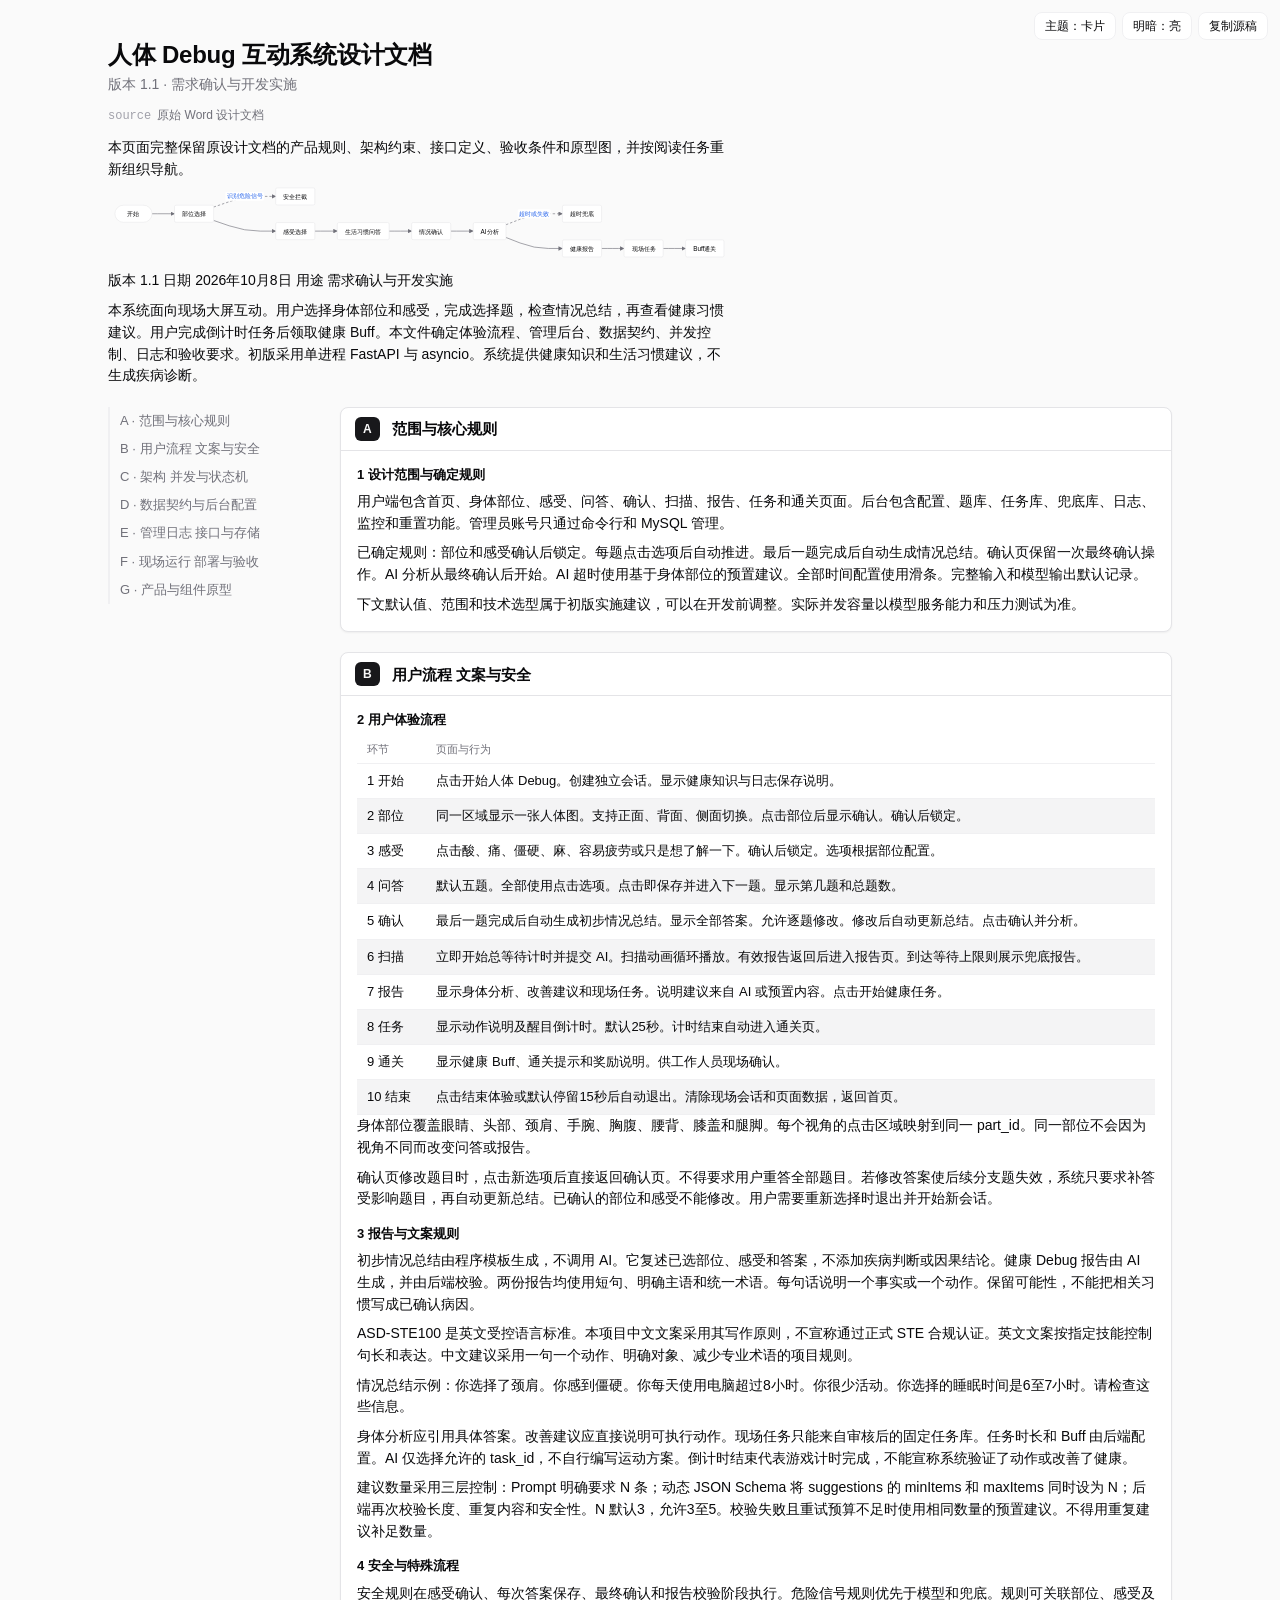
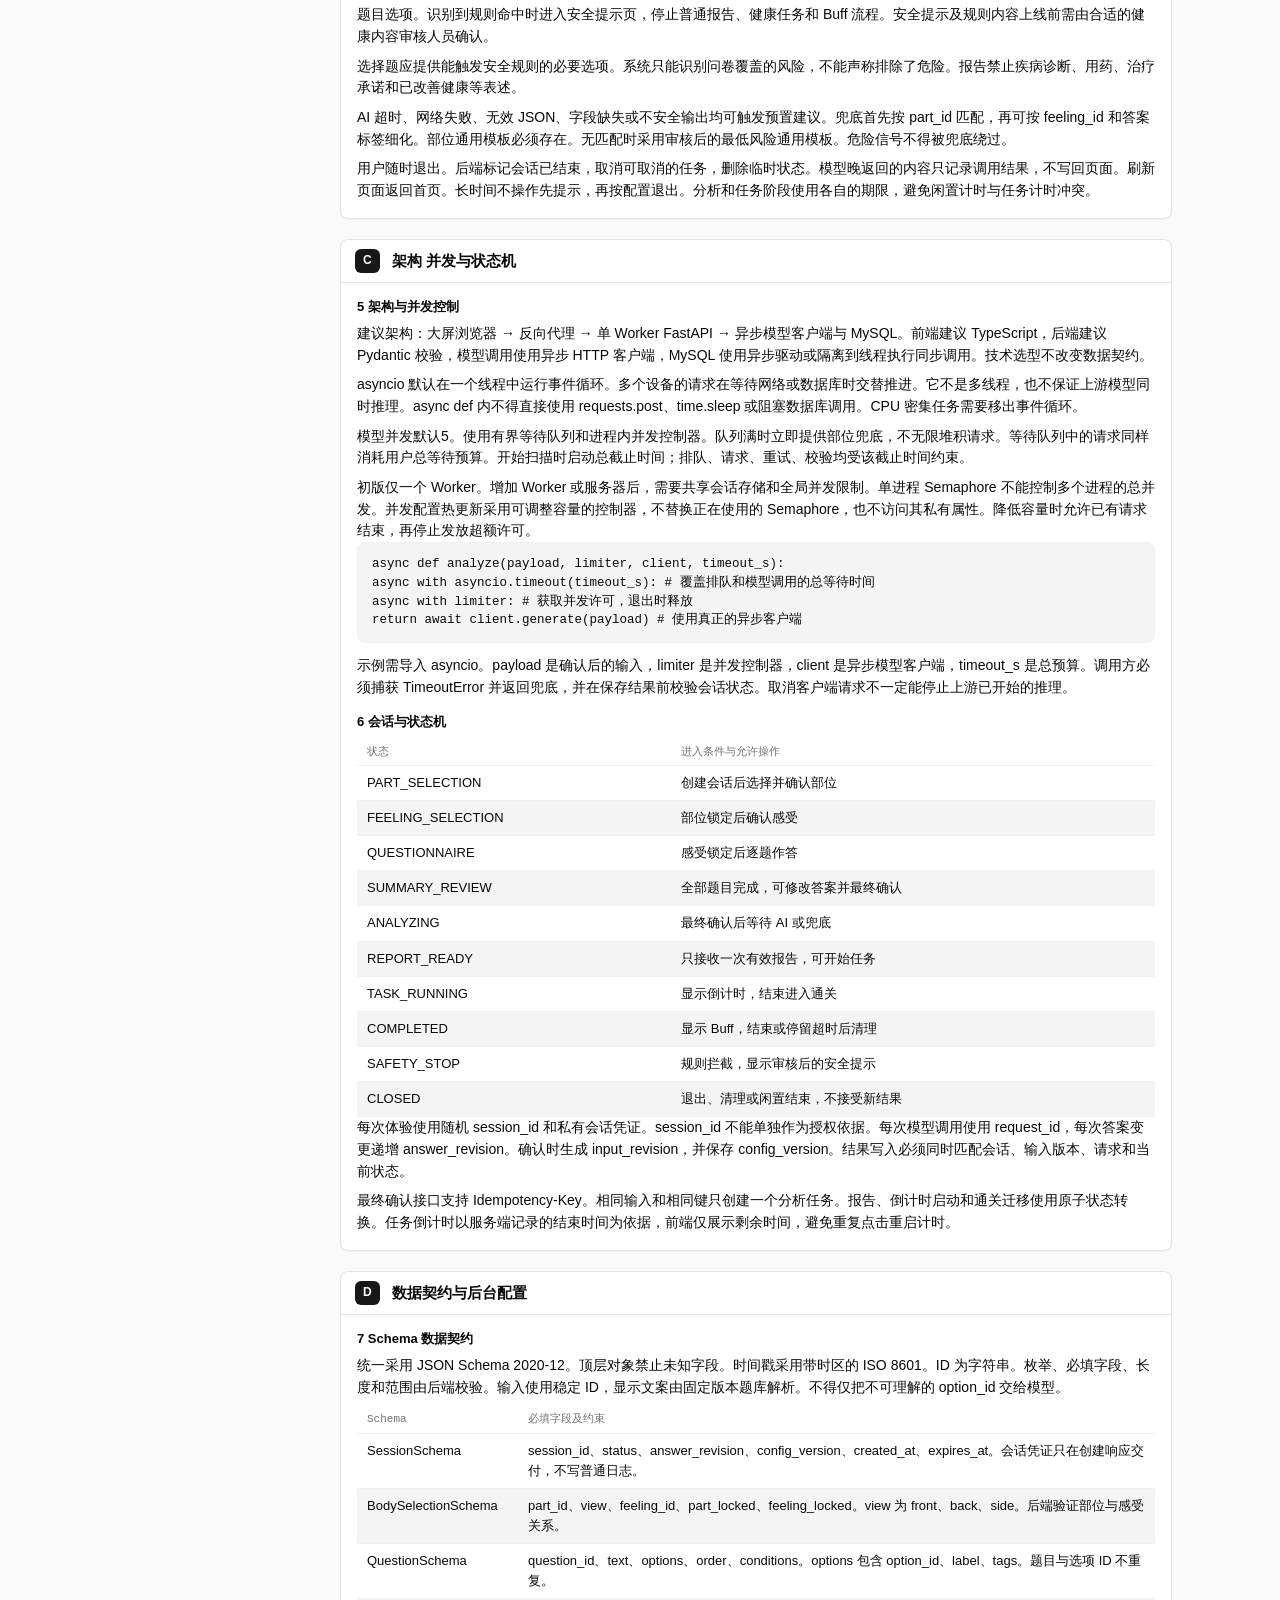
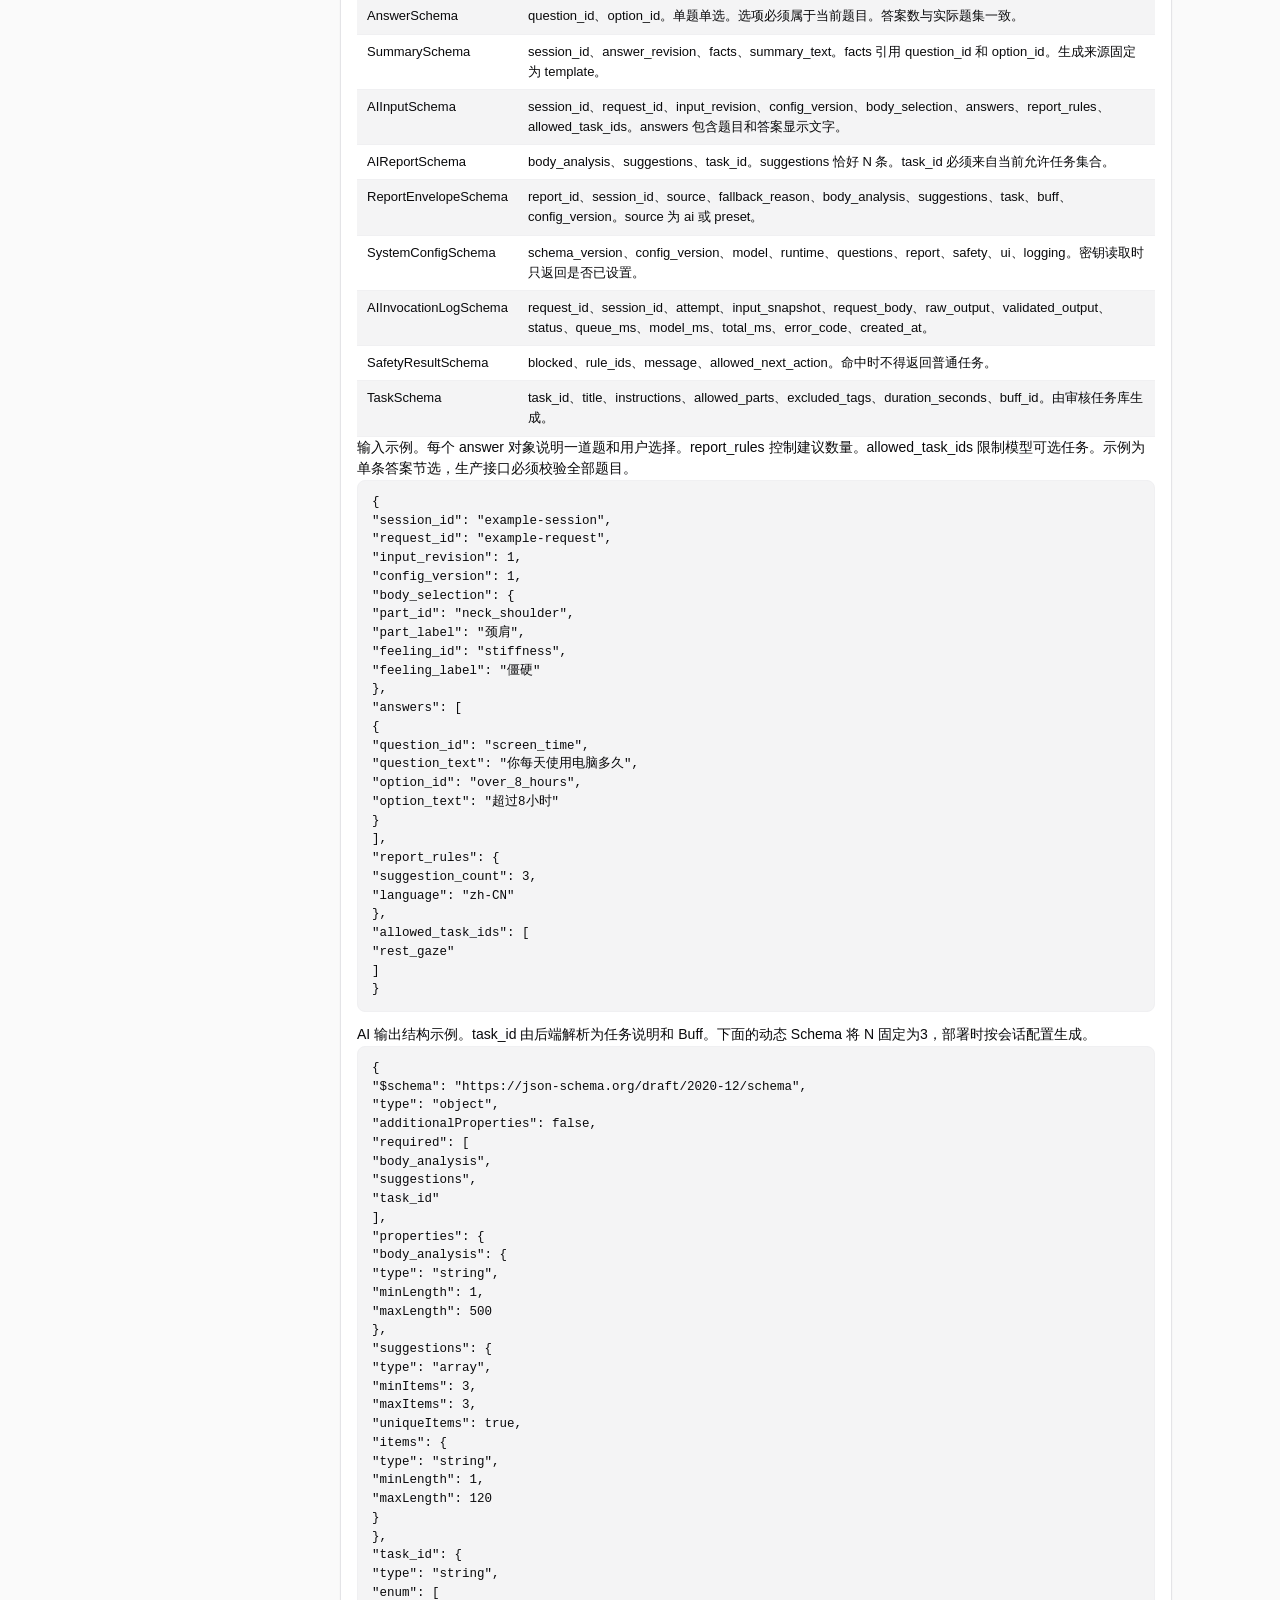
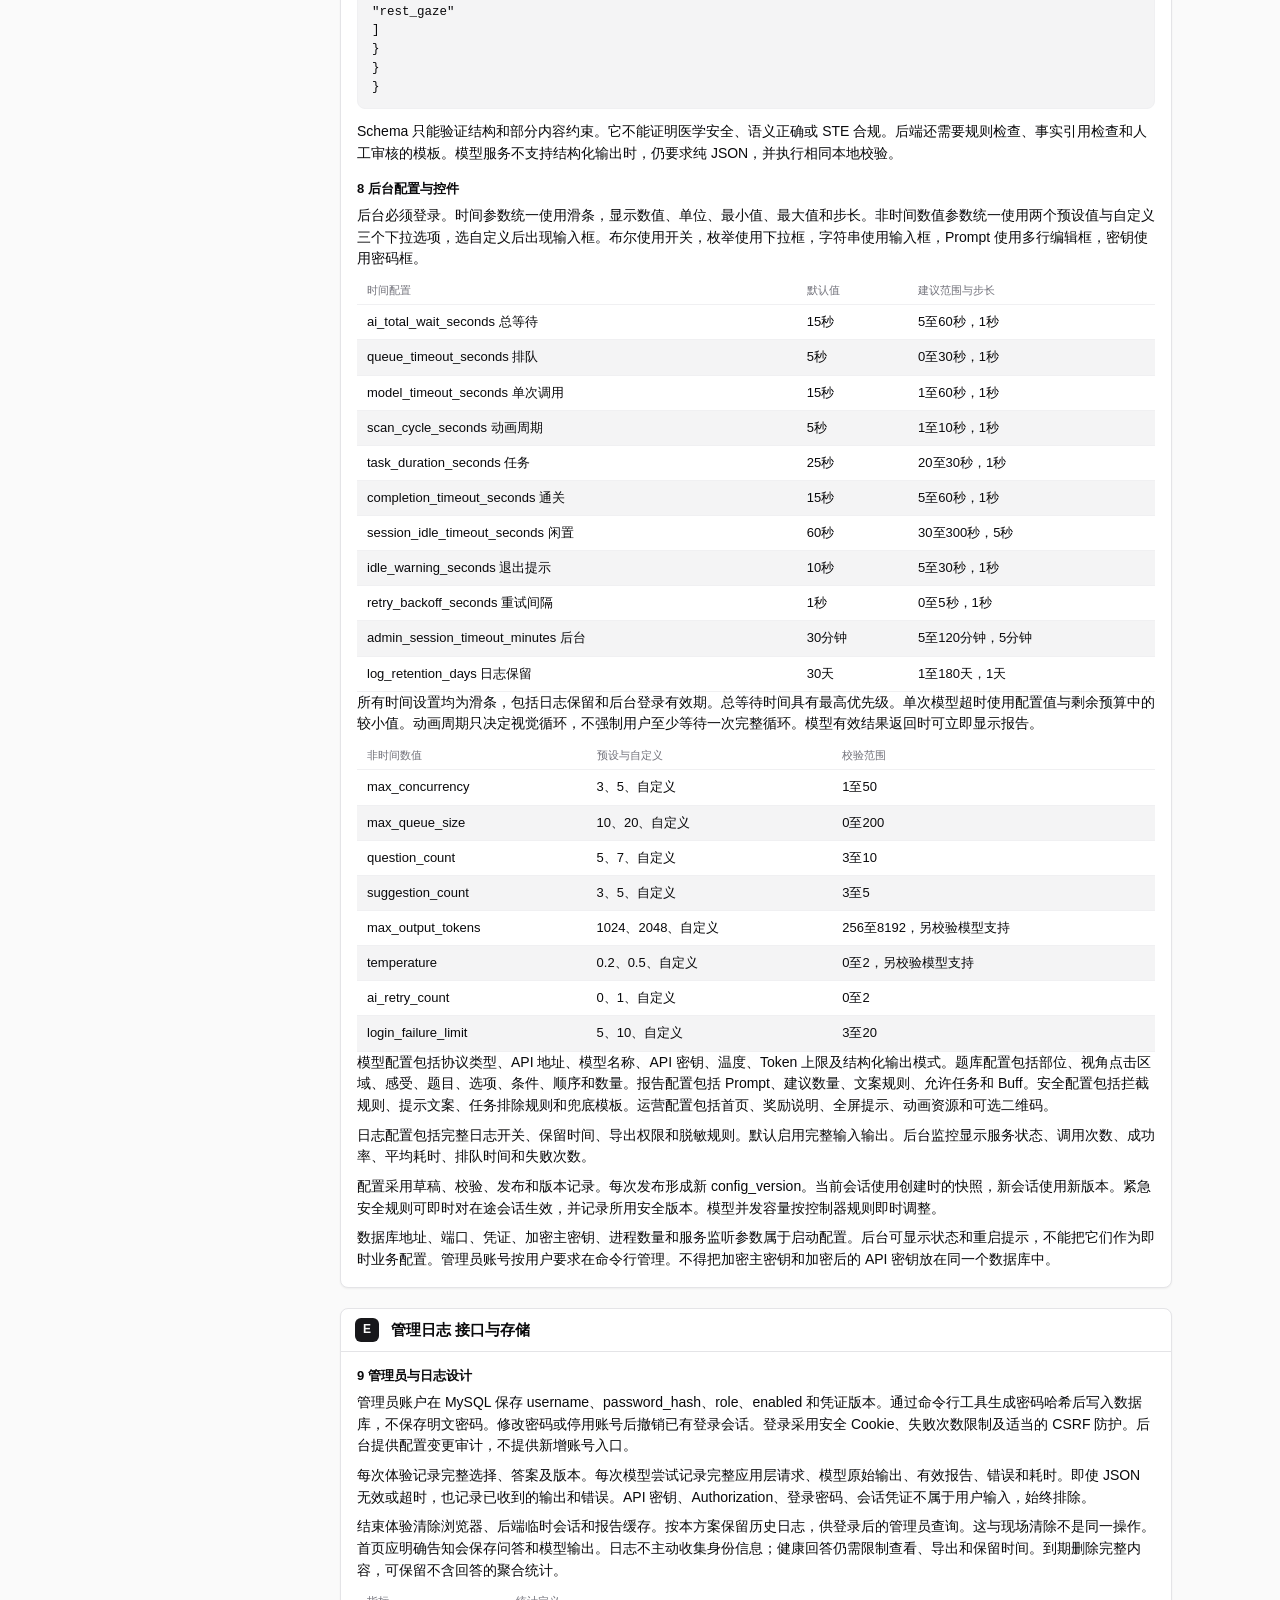
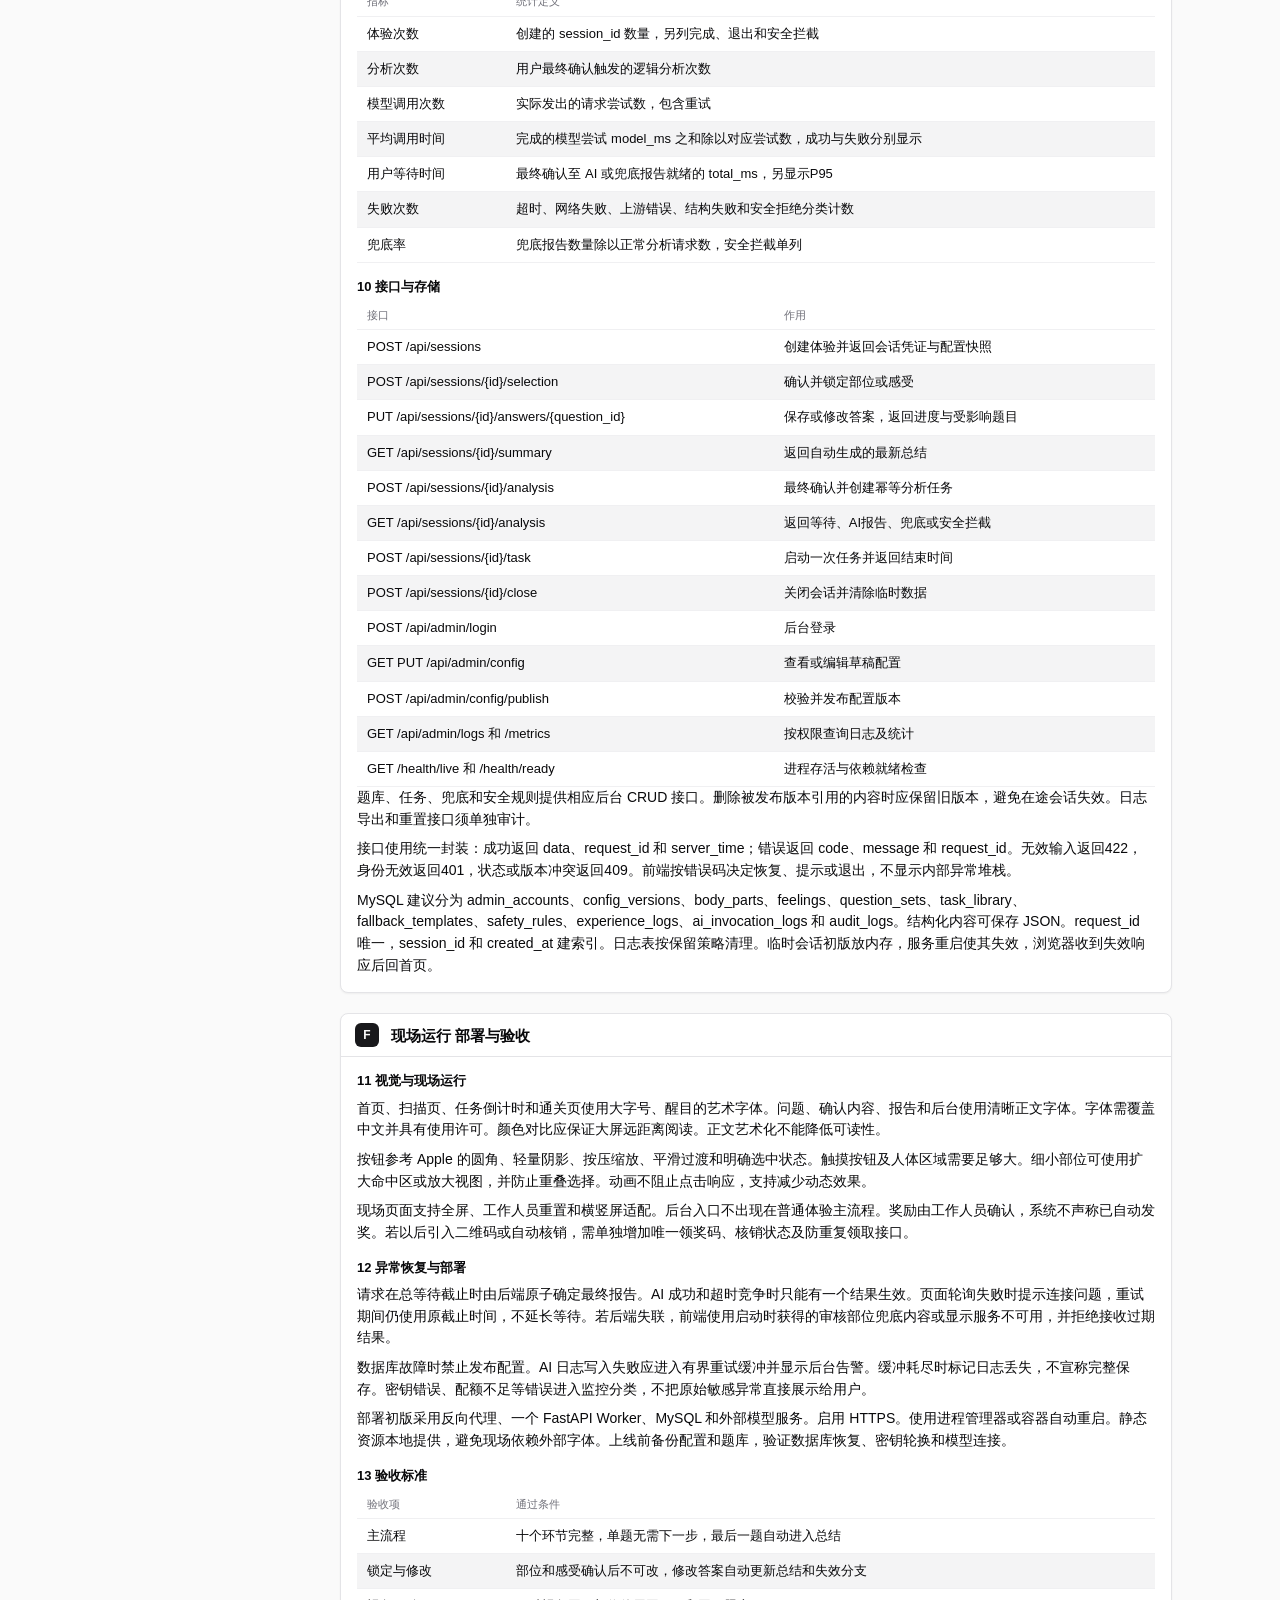
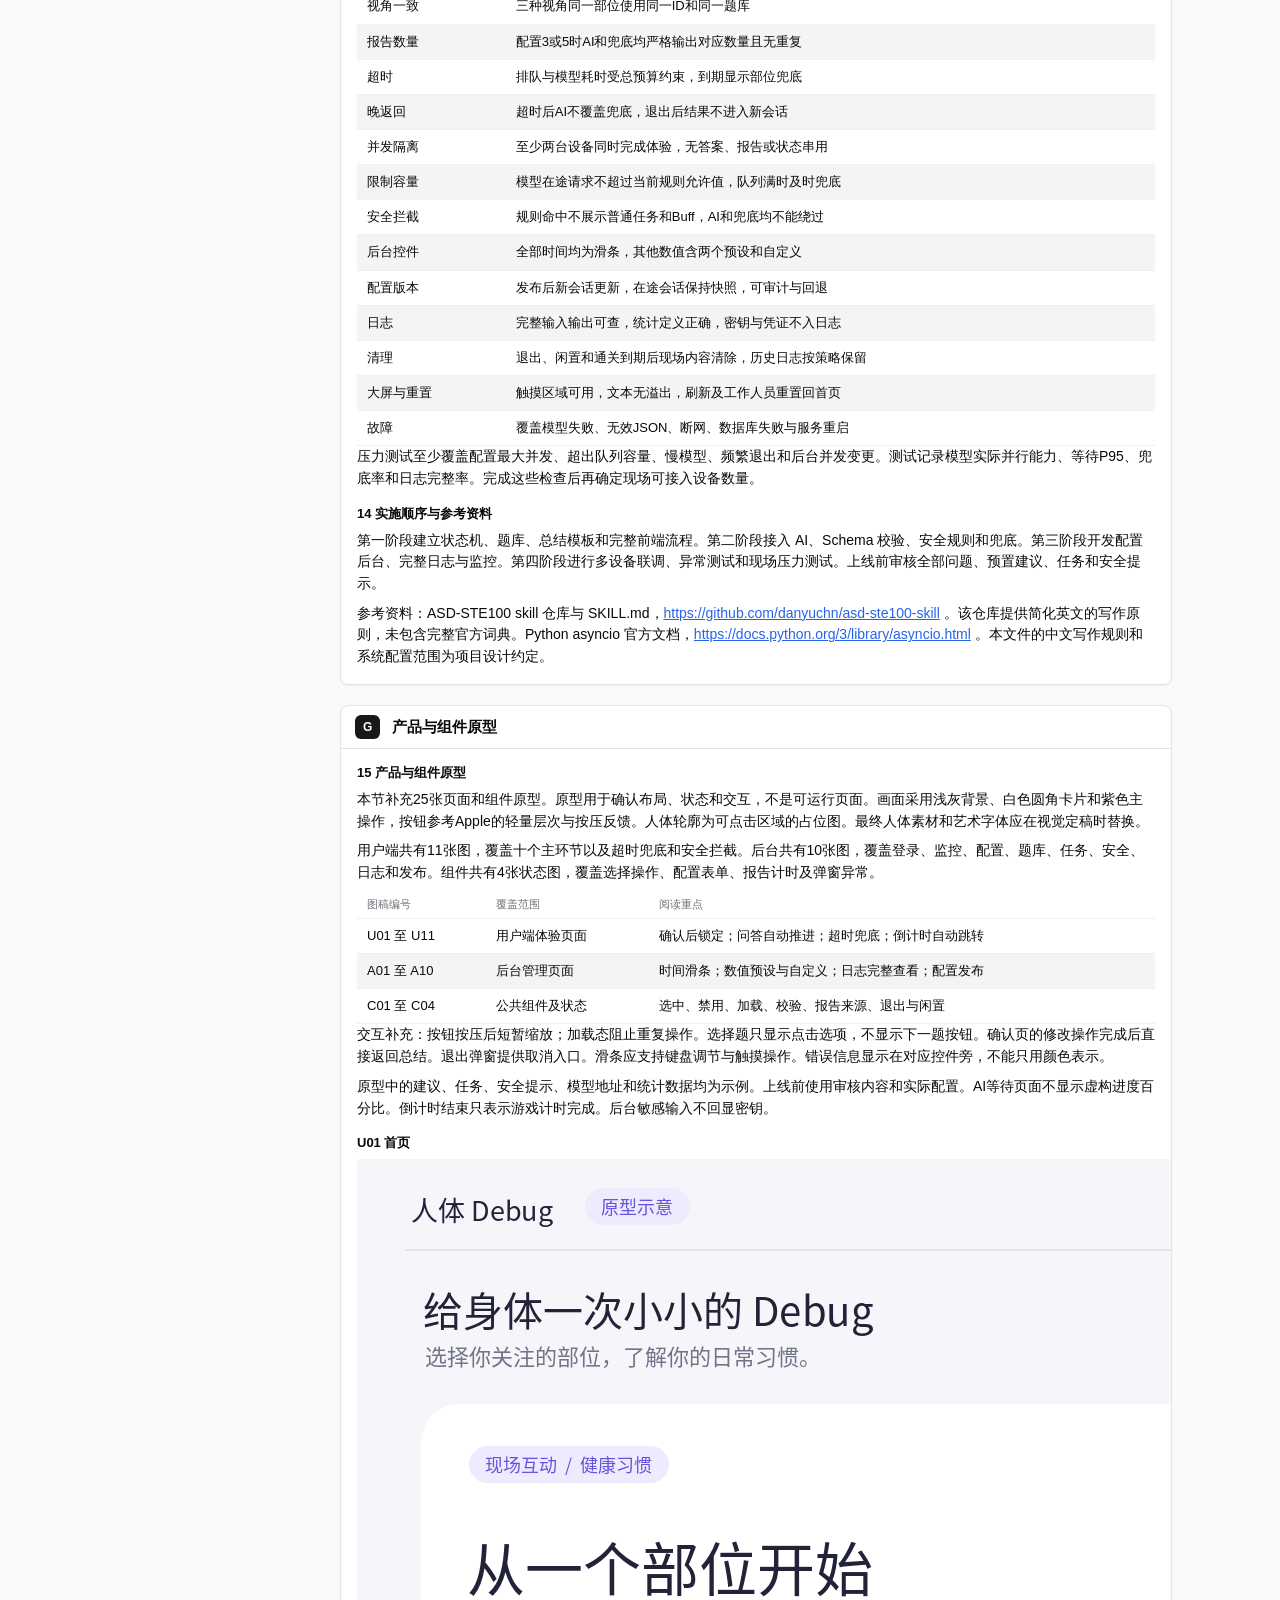
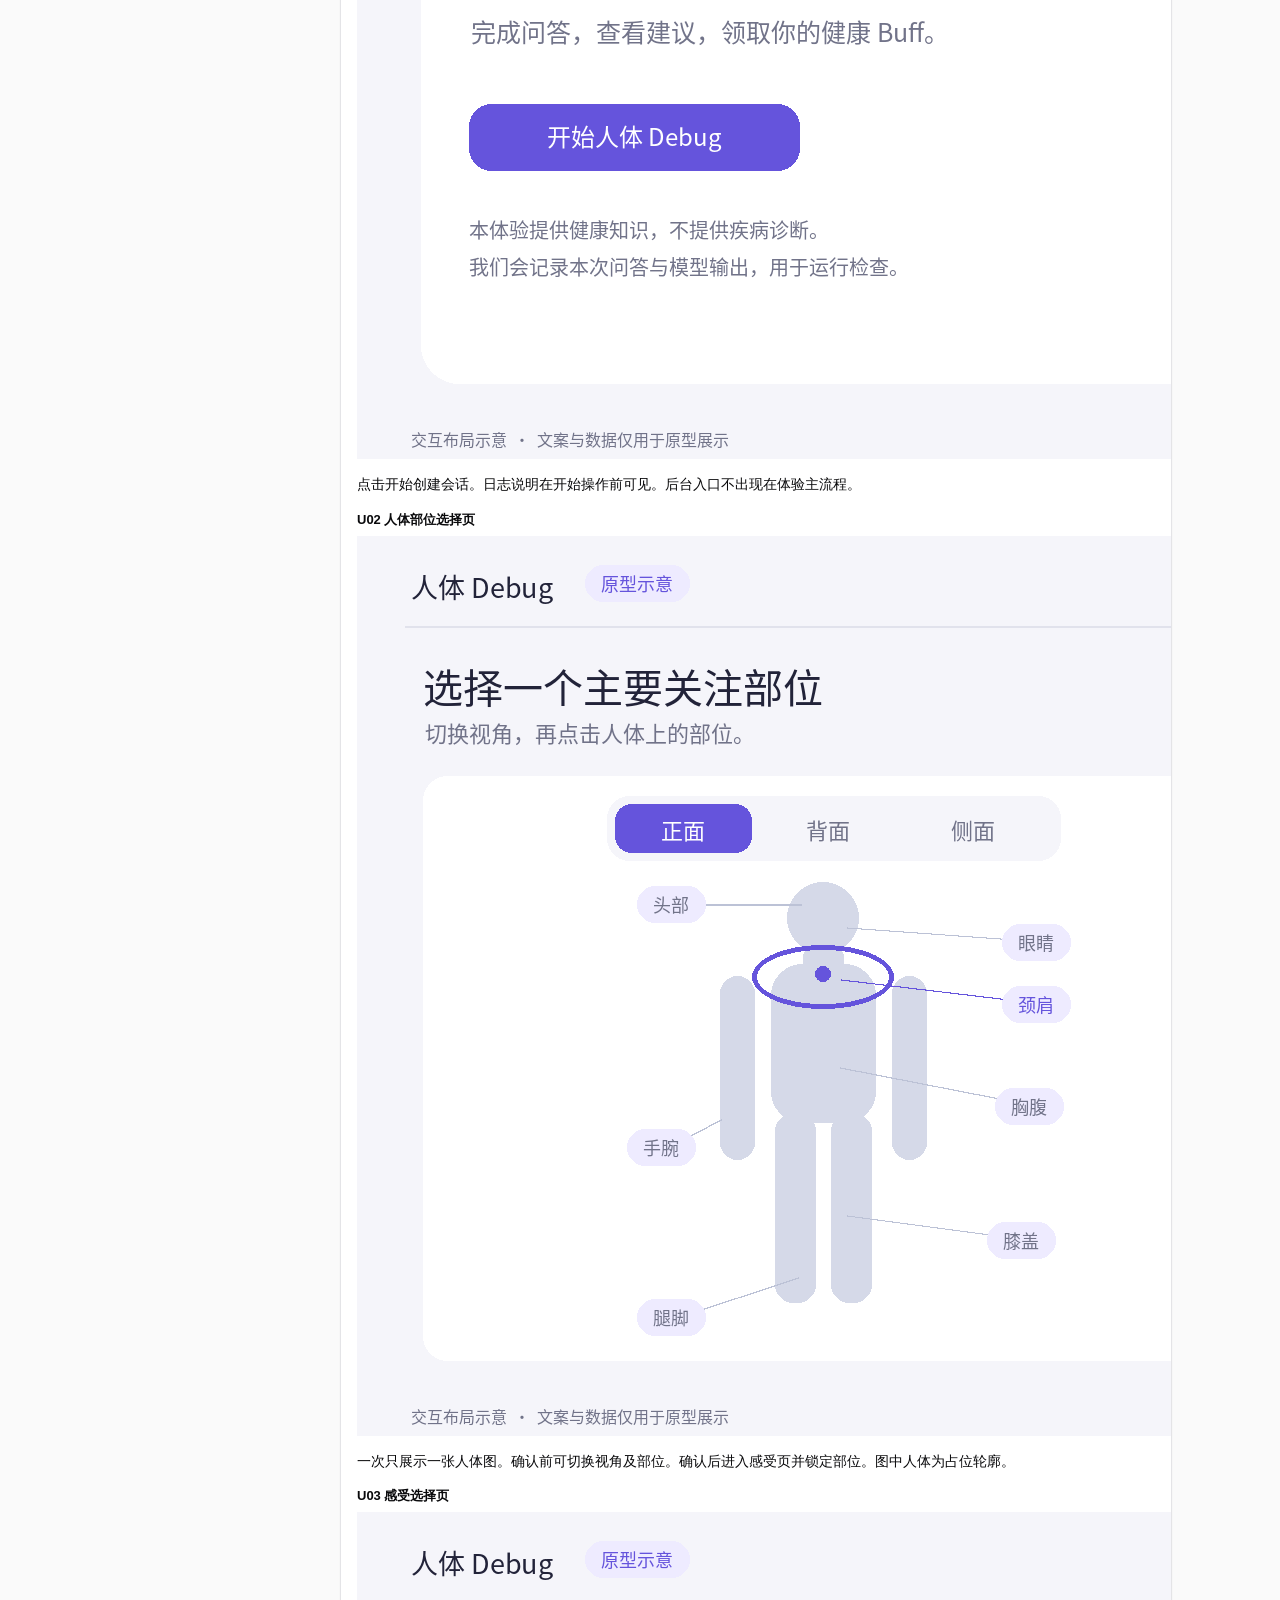
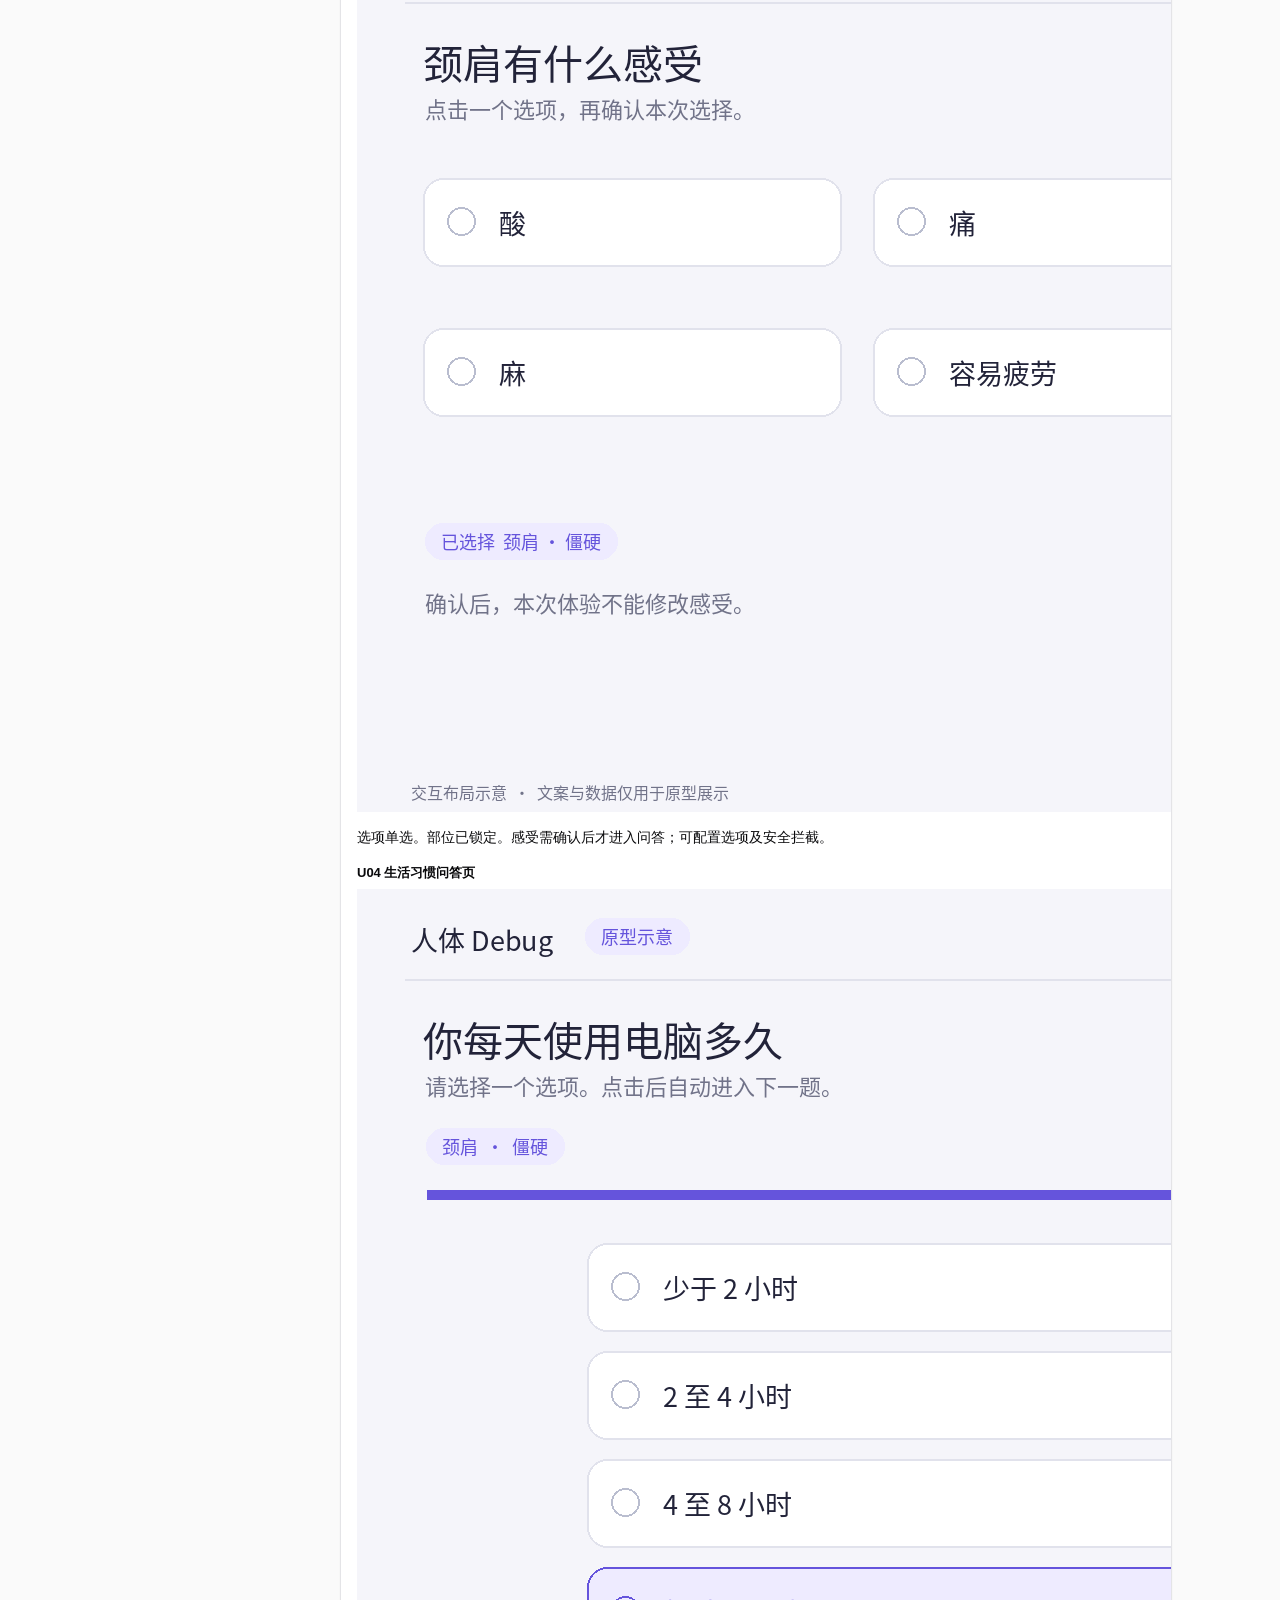
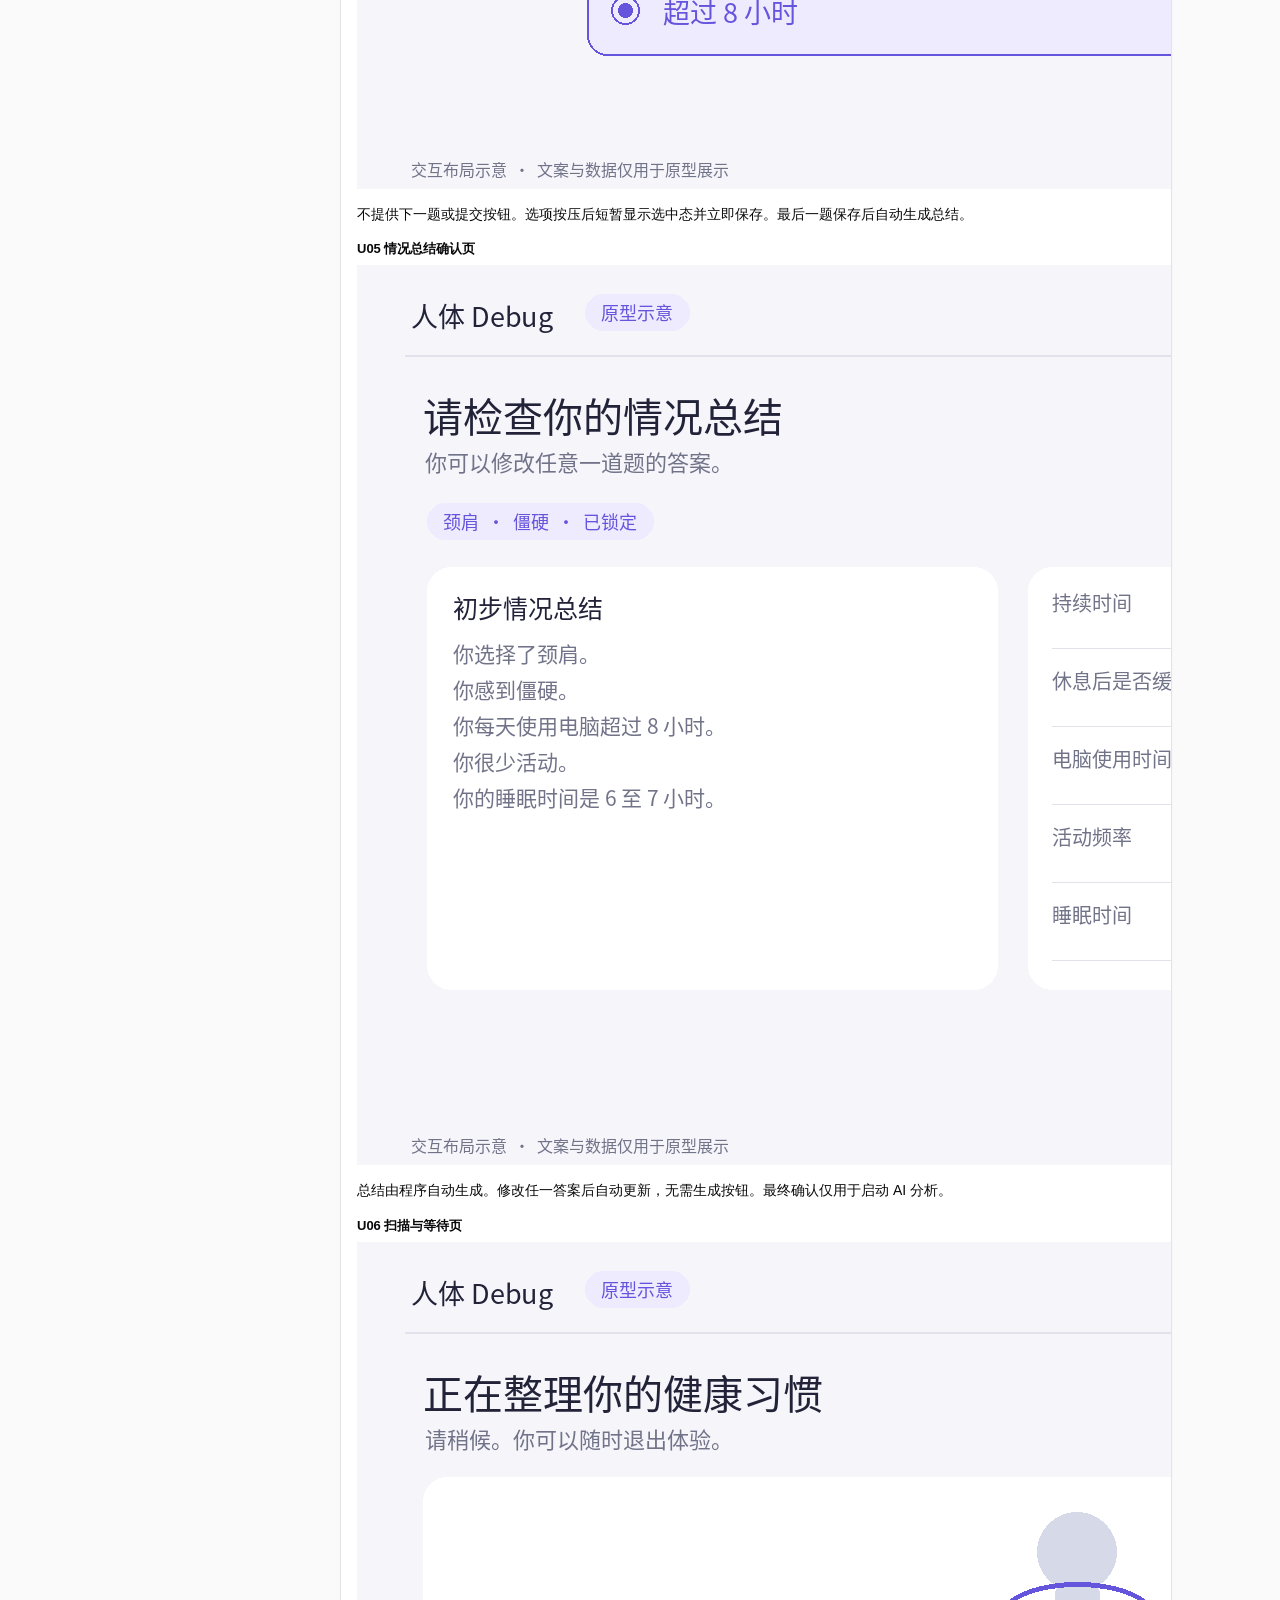
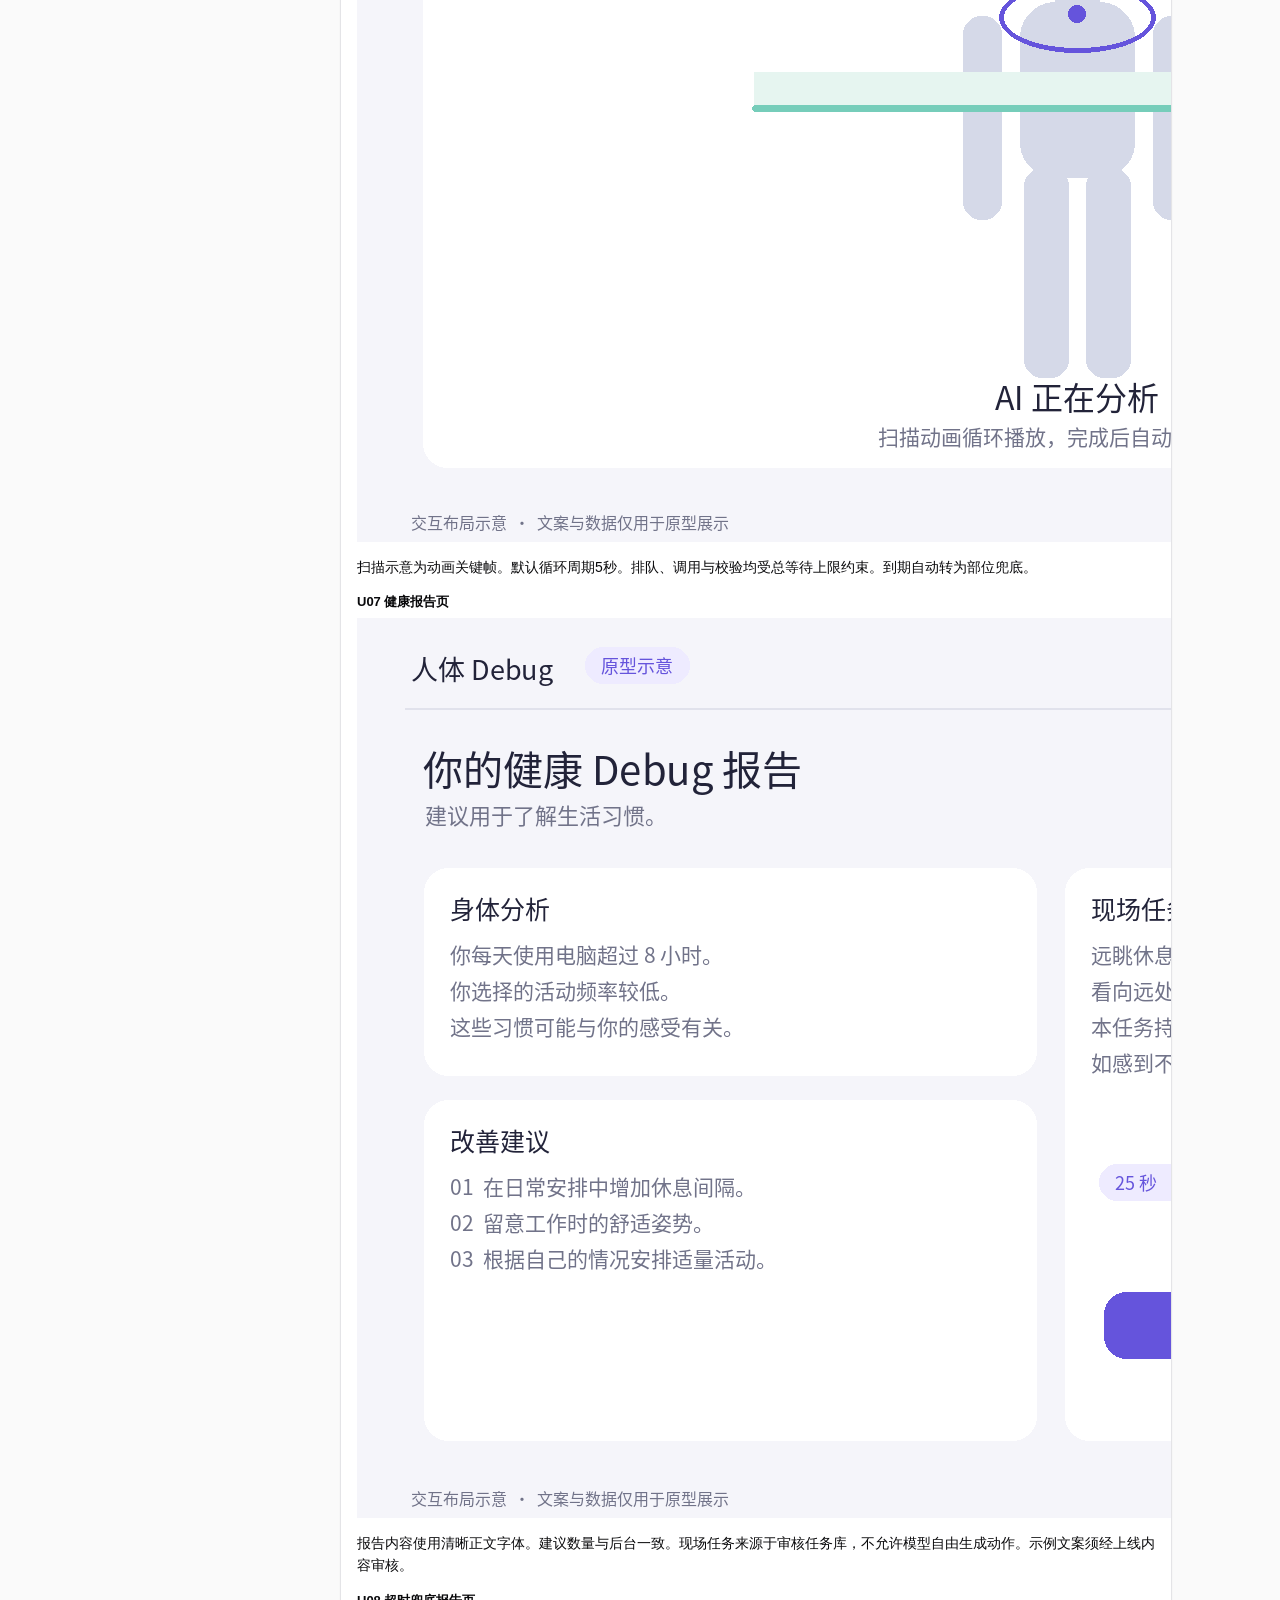
==== docs/human-debug-design/index.html @ a91d9546 "docs: convert human debug system design into navigable HTML" ====
<!doctype html>
<html lang="zh-CN" data-theme="shadcn" data-mode="light" data-style="off">
<head>
<meta charset="utf-8">
<meta name="viewport" content="width=device-width, initial-scale=1">
<meta name="generator" content="Answer me with HTML 0.4.9">
<title>人体 Debug 互动系统设计文档</title>
<style>
html[data-theme="blueprint"], html[data-theme="blueprint"][data-mode="light"] {
  --font-sans: -apple-system, BlinkMacSystemFont, "Segoe UI", "PingFang SC", "Hiragino Sans GB", "Microsoft YaHei", Roboto, "Helvetica Neue", Arial, sans-serif;
  --font-mono: ui-monospace, SFMono-Regular, "JetBrains Mono", Menlo, Consolas, "Liberation Mono", monospace;
  --radius: 0px;
  --shadow: none;
  --bw: 1.5px;
  --head-font: var(--font-sans);
  --bg: #f6f6f3;
  --paper: #ffffff;
  --ink: #16181d;
  --ink-2: #4b5260;
  --ink-3: #8b929e;
  --line: #1d2026;
  --line-2: #d6dae1;
  --fill: #f3f5f8;
  --accent: #1d5fbf;
  --accent-bg: #e4ecf8;
  --ok: #1d5fbf;
  --ok-bg: #e4ecf8;
  --err: #c62828;
  --err-bg: #fbeaea;
  --warn: #a8620a;
  --warn-bg: #fdf3e2;
  --head-bg: #16181d;
  --head-fg: #ffffff;
}
html[data-theme="blueprint"][data-mode="dark"] {
  --bg: #081322;
  --paper: #0d1c31;
  --ink: #e6edf7;
  --ink-2: #a9b8cc;
  --ink-3: #6b7f99;
  --line: #c9d6e8;
  --line-2: #23385a;
  --fill: #12253f;
  --accent: #6ea8ff;
  --accent-bg: #16305a;
  --ok: #6ea8ff;
  --ok-bg: #16305a;
  --err: #ff7070;
  --err-bg: #3b1620;
  --warn: #f0b14a;
  --warn-bg: #3a2a10;
  --head-bg: #e6edf7;
  --head-fg: #081322;
}
@media (prefers-color-scheme: dark) {
html[data-theme="blueprint"][data-mode="auto"] {
  --bg: #081322;
  --paper: #0d1c31;
  --ink: #e6edf7;
  --ink-2: #a9b8cc;
  --ink-3: #6b7f99;
  --line: #c9d6e8;
  --line-2: #23385a;
  --fill: #12253f;
  --accent: #6ea8ff;
  --accent-bg: #16305a;
  --ok: #6ea8ff;
  --ok-bg: #16305a;
  --err: #ff7070;
  --err-bg: #3b1620;
  --warn: #f0b14a;
  --warn-bg: #3a2a10;
  --head-bg: #e6edf7;
  --head-fg: #081322;
}
}

html[data-theme="shadcn"], html[data-theme="shadcn"][data-mode="light"] {
  --font-sans: -apple-system, BlinkMacSystemFont, "Segoe UI", "PingFang SC", "Hiragino Sans GB", "Microsoft YaHei", Roboto, "Helvetica Neue", Arial, sans-serif;
  --font-mono: ui-monospace, SFMono-Regular, "JetBrains Mono", Menlo, Consolas, "Liberation Mono", monospace;
  --radius: 8px;
  --shadow: 0 1px 2px 0 rgba(0,0,0,0.05);
  --bw: 1px;
  --head-font: var(--font-sans);
  --bg: #fafafa;
  --paper: #ffffff;
  --ink: #09090b;
  --ink-2: #71717a;
  --ink-3: #a1a1aa;
  --line: #e4e4e7;
  --line-2: #f0f0f2;
  --fill: #f4f4f5;
  --accent: #2563eb;
  --accent-bg: #eff6ff;
  --ok: #16a34a;
  --ok-bg: #f0fdf4;
  --err: #dc2626;
  --err-bg: #fef2f2;
  --warn: #d97706;
  --warn-bg: #fffbeb;
  --head-bg: #18181b;
  --head-fg: #fafafa;
}
html[data-theme="shadcn"][data-mode="dark"] {
  --bg: #09090b;
  --paper: #121215;
  --ink: #fafafa;
  --ink-2: #a1a1aa;
  --ink-3: #71717a;
  --line: #27272a;
  --line-2: #1c1c1f;
  --fill: #18181b;
  --accent: #60a5fa;
  --accent-bg: #172554;
  --ok: #4ade80;
  --ok-bg: #052e16;
  --err: #f87171;
  --err-bg: #450a0a;
  --warn: #fbbf24;
  --warn-bg: #451a03;
  --head-bg: #fafafa;
  --head-fg: #18181b;
}
@media (prefers-color-scheme: dark) {
html[data-theme="shadcn"][data-mode="auto"] {
  --bg: #09090b;
  --paper: #121215;
  --ink: #fafafa;
  --ink-2: #a1a1aa;
  --ink-3: #71717a;
  --line: #27272a;
  --line-2: #1c1c1f;
  --fill: #18181b;
  --accent: #60a5fa;
  --accent-bg: #172554;
  --ok: #4ade80;
  --ok-bg: #052e16;
  --err: #f87171;
  --err-bg: #450a0a;
  --warn: #fbbf24;
  --warn-bg: #451a03;
  --head-bg: #fafafa;
  --head-fg: #18181b;
}
}

html[lang="ja"][data-theme][data-mode] {
  --font-sans: -apple-system, BlinkMacSystemFont, "Segoe UI", "Hiragino Sans", "Hiragino Kaku Gothic ProN", "Yu Gothic UI", "Yu Gothic", Meiryo, "Noto Sans CJK JP", "Noto Sans JP", "PingFang SC", "Microsoft YaHei", Roboto, "Helvetica Neue", Arial, sans-serif;
}
html[lang="ja"][data-theme="3b1b"][data-mode] {
  --v-title-font: "CMU Serif", "Latin Modern Roman", "Iowan Old Style", "Palatino", "Hiragino Mincho ProN", "Yu Mincho", "Noto Serif CJK JP", "Noto Serif JP", "Songti SC", serif;
}

/* Answer me with HTML base — uses theme variables only, never hard-coded colors (theme tokens: themes/index.js). Exception: the var() fallbacks of diagrams (flow / sequence) equal the blueprint light tokens, guarded by a test. */
*, *::before, *::after { box-sizing: border-box; }
html, body { margin: 0; padding: 0; }
body {
  background: var(--bg); color: var(--ink);
  font-family: var(--font-sans); font-size: 14px; line-height: 1.55;
  -webkit-font-smoothing: antialiased;
}
code, pre, kbd { font-family: var(--font-mono); }

/* ── Toolbar ─────────────────────────────── */
.am-toolbar {
  position: fixed; top: 12px; right: 12px; z-index: 10; display: flex; gap: 6px;
}
.am-btn {
  font: 12px/1 var(--font-sans); color: var(--ink); background: var(--paper);
  border: 1px solid var(--line-2); border-radius: var(--radius); padding: 7px 10px; cursor: pointer;
}
.am-btn:hover { border-color: var(--ink-3); }
.am-btn:focus-visible { outline: 2px solid var(--accent); outline-offset: 2px; }

/* ── Header ───────────────────────────────── */
.am-head { margin: 0 0 20px; padding-right: 260px; }
.am-head h1 { margin: 0; font-size: 24px; line-height: 1.25; letter-spacing: -0.01em; }
.am-sub { margin: 4px 0 0; color: var(--ink-2); }
.am-head-meta { display: flex; flex-wrap: wrap; gap: 6px 18px; margin-top: 10px; font-size: 12px; color: var(--ink-2); }
.am-head-meta b { font-family: var(--font-mono); font-weight: 400; color: var(--ink-3); margin-right: 6px; }
.am-intro { margin-top: 12px; max-width: 80ch; }

/* ── sheet template ────────────────────────── */
.am-sheet { max-width: 1680px; margin: 0 auto; padding: 32px 28px 40px; }
.am-frame { position: relative; }
.am-grid {
  display: grid; grid-template-columns: repeat(var(--cols, 3), minmax(0, 1fr));
  gap: 20px; align-items: start;
}
.am-ruler { display: none; }
html[data-theme="blueprint"] .am-frame { border: 1px solid var(--line); padding: 30px; }
html[data-theme="blueprint"] .am-frame::before {
  content: ""; position: absolute; inset: 18px; border: 1px solid var(--line); pointer-events: none;
}
html[data-theme="blueprint"] .am-ruler {
  display: flex; position: absolute; font: 10px/1 var(--font-mono); color: var(--ink-3);
}
.am-ruler span { flex: 1; display: flex; align-items: center; justify-content: center; }
.am-ruler--top, .am-ruler--bottom { left: 18px; right: 18px; height: 18px; }
.am-ruler--top { top: 0; }
.am-ruler--bottom { bottom: 0; }
.am-ruler--left, .am-ruler--right { top: 18px; bottom: 18px; width: 18px; flex-direction: column; }
.am-ruler--left { left: 0; }
.am-ruler--right { right: 0; }
.am-ruler--top span + span, .am-ruler--bottom span + span { border-left: 1px solid var(--line); }
.am-ruler--left span + span, .am-ruler--right span + span { border-top: 1px solid var(--line); }

/* ── Panels ───────────────────────────────── */
.am-panel {
  background: var(--paper); border: var(--bw) solid var(--line); border-radius: var(--radius);
  box-shadow: var(--shadow); min-width: 0; overflow: hidden;
}
.am-panel-head {
  display: flex; align-items: stretch; gap: 0; border-bottom: var(--bw) solid var(--line); min-height: 34px;
}
.am-panel-id {
  display: flex; align-items: center; justify-content: center; min-width: 34px; padding: 0 8px;
  background: var(--head-bg); color: var(--head-fg); font-weight: 600; font-size: 14px;
}
html[data-theme="shadcn"] .am-panel-id { border-radius: 6px; min-width: 24px; height: 24px; margin: 9px 0 9px 14px; font-size: 12px; }
html[data-theme="shadcn"] .am-panel-head { border-bottom-width: 1px; }
.am-panel-head h2 { margin: 0; padding: 7px 12px; font-size: 15px; font-weight: 600; flex: 1; display: flex; align-items: center; }
.am-panel-meta { align-self: center; padding: 0 12px; font: 11px/1.3 var(--font-mono); color: var(--ink-2); text-align: right; }
.am-panel-body { padding: 14px 16px 16px; }
.am-panel-body > * + * { margin-top: 12px; }

/* ── Markdown body ───────────────────────── */
.am-md > :first-child { margin-top: 0; }
.am-md > :last-child { margin-bottom: 0; }
.am-md p { margin: 0 0 8px; }
.am-md ul, .am-md ol { margin: 0 0 8px; padding-left: 20px; }
.am-md li + li { margin-top: 3px; }
.am-md h3, .am-md h4 { margin: 14px 0 6px; font-size: 13px; }
.am-md a { color: var(--accent); }
.am-md blockquote { margin: 0 0 8px; padding: 2px 12px; border-left: 3px solid var(--line-2); color: var(--ink-2); }
.am-md :not(pre) > code { font-size: 0.9em; background: var(--fill); padding: 1px 5px; border-radius: 4px; }
.am-md hr { border: 0; border-top: 1px solid var(--line-2); margin: 12px 0; }
.am-md table { width: 100%; border-collapse: collapse; font-size: 13px; }
.am-md th {
  text-align: left; font: 11px/1.3 var(--font-mono); color: var(--ink-2); font-weight: 400;
  padding: 6px 10px; border-bottom: 1px solid var(--line-2);
}
/* th { text-align: left } outranks the align attribute from Markdown alignment, so restore right and center columns explicitly. */
.am-md th[align="right"] { text-align: right; }
.am-md th[align="center"] { text-align: center; }
.am-md td { padding: 7px 10px; border-bottom: 1px solid var(--line-2); vertical-align: top; }
.am-md tbody tr:nth-child(even) td { background: var(--fill); }
.am-table-wrap { overflow-x: auto; }
.am-code {
  margin: 0; padding: 12px 14px; background: var(--fill); border: 1px solid var(--line-2);
  border-radius: var(--radius); overflow-x: auto; font-size: 12.5px; line-height: 1.5;
}

/* ── Status badges ok / no / warn ──────────────── */
.am-status { white-space: nowrap; font-weight: 500; }
.am-status--ok { color: var(--ok); }
.am-status--no { color: var(--err); }
.am-status--warn { color: var(--warn); }
.am-status-icon { display: inline-block; width: 1.1em; font-weight: 700; }

/* ── callout ─────────────────────────────── */
.am-callout {
  border: 1px solid var(--line-2); border-left: 3px solid var(--accent); background: var(--accent-bg);
  padding: 10px 14px; border-radius: var(--radius);
}
.am-callout--ok { border-left-color: var(--ok); background: var(--ok-bg); }
.am-callout--warn { border-left-color: var(--warn); background: var(--warn-bg); }
.am-callout--err { border-left-color: var(--err); background: var(--err-bg); }
.am-callout-title { font-weight: 600; margin-bottom: 4px; }

/* ── kv title block ─────────────────────────── */
.am-kv {
  display: grid; grid-template-columns: repeat(var(--kv-cols, 2), minmax(0, 1fr)); margin: 0;
  border-top: var(--bw) solid var(--line); border-left: var(--bw) solid var(--line);
}
.am-kv-cell { border-right: var(--bw) solid var(--line); border-bottom: var(--bw) solid var(--line); padding: 6px 10px 8px; min-width: 0; }
.am-kv-cell--wide { grid-column: 1 / -1; }
.am-kv dt { font: 11px/1.4 var(--font-mono); color: var(--ink-2); }
.am-kv dd { margin: 2px 0 0; font-size: 14px; font-weight: 500; overflow-wrap: anywhere; }
.am-kv-cell--wide dd { font-size: 17px; font-weight: 600; }
html[data-theme="shadcn"] .am-kv { border-color: var(--line); border-radius: var(--radius); overflow: hidden; }

/* ── timeline ────────────────────────────── */
.am-timeline { list-style: none; margin: 0; padding: 0; }
.am-timeline--h { display: grid; grid-template-columns: repeat(var(--n, 1), minmax(0, 1fr)); padding-top: 4px; }
.am-timeline--h li { position: relative; text-align: center; padding: 0 6px; }
.am-timeline--h li::before {
  content: ""; position: absolute; top: 31px; left: 0; right: 0; border-top: var(--bw) solid var(--line);
}
.am-timeline--h li:first-child::before { left: 50%; }
.am-timeline--h li:last-child::before { right: 50%; }
.am-tl-when { display: block; font-size: 15px; font-weight: 500; height: 24px; }
.am-tl-dot {
  position: relative; display: block; width: 11px; height: 11px; margin: 2px auto 8px;
  border: var(--bw) solid var(--line); border-radius: 50%; background: var(--paper);
}
.am-tl-item--hi .am-tl-dot { background: var(--accent); border-color: var(--accent); }
.am-tl-title { display: block; font-size: 12.5px; font-weight: 500; }
.am-tl-text { display: block; font-size: 12px; color: var(--ink-2); line-height: 1.45; }
.am-timeline--v li { position: relative; padding: 0 0 14px 22px; }
.am-timeline--v li::before { content: ""; position: absolute; left: 5px; top: 6px; bottom: -6px; border-left: var(--bw) solid var(--line-2); }
.am-timeline--v li:last-child::before { display: none; }
.am-timeline--v .am-tl-dot { position: absolute; left: 0; top: 4px; margin: 0; }
.am-timeline--v .am-tl-when { display: inline; height: auto; font: 12px var(--font-mono); color: var(--ink-2); margin-right: 8px; }
.am-timeline--v .am-tl-title { display: inline; font-size: 14px; }
.am-timeline--v .am-tl-text { margin-top: 2px; }

/* ── annot sentence notes ──────────────────────── */
.am-annot + .am-annot { border-top: 1px solid var(--line-2); padding-top: 12px; }
.am-annot-head { display: flex; justify-content: space-between; gap: 12px; font-size: 13px; font-weight: 600; margin-bottom: 8px; }
.am-annot-meta { font: 11px var(--font-mono); font-weight: 400; color: var(--ink-2); }
.am-annot-scroll { overflow-x: auto; }
.am-annot-line {
  position: relative; display: inline-block; white-space: pre; font: 14px/1.6 var(--font-mono);
  padding-bottom: calc(var(--rows, 0) * 17px + 14px);
}
.am-annot-line--wrap { display: block; white-space: normal; padding-bottom: 10px; }
.am-annot-line--wrap .am-seg { white-space: nowrap; }
.am-seg { position: relative; }
.am-seg::after {
  content: ""; position: absolute; left: 1px; right: 1px; top: calc(100% + 1px); height: 5px;
  border: 1px solid var(--accent); border-top: 0;
}
.am-seg-n {
  position: absolute; left: 0; top: calc(100% + 8px + var(--row, 0) * 17px);
  font: 11px/16px var(--font-sans); color: var(--accent); white-space: nowrap;
}
.am-seg--err { color: var(--err); }
.am-seg--err::after { border-color: var(--err); }
.am-seg--err .am-seg-n { color: var(--err); }
.am-annot-caption { font-size: 12px; color: var(--ink-2); }

/* ── limits bars ───────────────────────── */
.am-lim + .am-lim { margin-top: 14px; }
.am-lim-head { display: flex; justify-content: space-between; gap: 12px; font-size: 13px; margin-bottom: 4px; }
.am-lim-val { font: 12px var(--font-mono); color: var(--accent); white-space: nowrap; }
.am-lim-track { position: relative; height: 12px; border: 1px solid var(--line-2); background: var(--fill); border-radius: calc(var(--radius) / 2); }
.am-lim-fill { position: absolute; left: 0; top: 0; bottom: 0; background: var(--accent-bg); border-right: 1px solid var(--accent); }
.am-lim-mark { position: absolute; top: -4px; bottom: -4px; border-left: 2px solid var(--accent); }
.am-lim.is-over .am-lim-fill { background: var(--err-bg); border-right-color: var(--err); }
.am-lim.is-over .am-lim-val { color: var(--err); }
.am-lim-ticks { position: relative; height: 16px; font: 10px/16px var(--font-mono); color: var(--ink-3); }
.am-lim-ticks span { position: absolute; transform: translateX(-50%); }
.am-lim-ticks span:first-child { transform: none; }
.am-lim-note { font-size: 11px; color: var(--ink-2); margin-left: 6px; }

/* ── tree ─────────────────────────── */
.am-tree { font-size: 13px; }
.am-tree-root { display: flex; justify-content: center; position: relative; padding-bottom: 18px; }
.am-tree-root::after { content: ""; position: absolute; bottom: 0; left: 50%; height: 18px; border-left: var(--bw) solid var(--line); }
.am-tree-root--solo { padding-bottom: 12px; }
.am-tree-root--solo::after { display: none; }
.am-tree-box {
  border: var(--bw) solid var(--line); background: var(--paper); padding: 6px 14px; text-align: center;
  border-radius: var(--radius); font-weight: 600;
}
.am-tree-box small { display: block; font-weight: 400; color: var(--ink-2); font-size: 12px; }
.am-tree-box--root { background: var(--accent-bg); font-size: 15px; padding: 8px 28px; }
.am-tree-cols { display: grid; grid-template-columns: repeat(var(--n, 1), minmax(0, 1fr)); }
.am-tree-col { position: relative; padding: 18px 8px 0; min-width: 0; }
.am-tree-col::before { content: ""; position: absolute; top: 0; left: 0; right: 0; border-top: var(--bw) solid var(--line); }
.am-tree-col:first-child::before { left: 50%; }
.am-tree-col:last-child::before { right: 50%; }
.am-tree-col::after { content: ""; position: absolute; top: 0; left: 50%; height: 18px; border-left: var(--bw) solid var(--line); }
.am-tree-list, .am-tree-list ul { list-style: none; margin: 0; padding: 0; }
.am-tree-col > .am-tree-list { margin: 8px 0 0 14px; }
.am-tree-list ul { margin-left: 16px; }
.am-tree-list li { position: relative; padding: 3px 0 3px 18px; }
.am-tree-list li::before { content: ""; position: absolute; left: 0; top: 0.95em; width: 12px; border-top: 1px solid var(--ink-3); }
.am-tree-list li::after { content: ""; position: absolute; left: 0; top: 0; bottom: 0; border-left: 1px solid var(--ink-3); }
.am-tree-list li:last-child::after { bottom: auto; height: 0.95em; }
.am-tree-tag { font: 11px var(--font-mono); color: var(--ink-3); margin-right: 4px; }
.am-tree code { font: 12px var(--font-mono); }
.am-tree-sub { display: block; font-size: 11.5px; color: var(--ink-2); }
.am-tree-hi > .am-tree-label { color: var(--accent); font-weight: 600; }

/* ── Diagrams (flow / sequence) ───────────────── */
.am-diagram { margin: 0; overflow-x: auto; text-align: center; }
/* Embedded previews can lose html[data-theme]; the fallbacks keep diagrams readable, and defined theme variables still win. */
.am-diagram svg { max-width: 100%; height: auto; font-family: var(--font-sans, sans-serif); }
.am-diagram text { fill: var(--ink, #16181d); font-size: 13px; }
.am-node-shape { fill: var(--paper, #ffffff); stroke: var(--line, #1d2026); stroke-width: var(--bw, 1.5px); }
.am-node--hi .am-node-shape { fill: var(--accent-bg, #e4ecf8); stroke: var(--accent, #1d5fbf); }
.am-node--hi text { fill: var(--accent, #1d5fbf); font-weight: 600; }
.am-edge { fill: none; stroke: var(--ink-2, #4b5260); stroke-width: 1.3; }
.am-edge--dashed { stroke-dasharray: 5 4; }
.am-arrow { fill: var(--ink-2, #4b5260); }
.am-edge-label rect { fill: var(--paper, #ffffff); }
.am-diagram .am-edge-label text { fill: var(--accent, #1d5fbf); font-size: 11.5px; }
.am-cluster { fill: var(--fill, #f3f5f8); stroke: var(--line-2, #d6dae1); stroke-width: 1; stroke-dasharray: 4 3; }
.am-diagram .am-cluster-label { fill: var(--ink-2, #4b5260); font: 11px var(--font-mono, monospace); }
.am-lifeline { stroke: var(--ink-3, #8b929e); stroke-width: 1; stroke-dasharray: 4 4; }
.am-actor { fill: var(--paper, #ffffff); stroke: var(--line, #1d2026); stroke-width: var(--bw, 1.5px); }
.am-note { fill: var(--warn-bg, #fdf3e2); stroke: var(--warn, #a8620a); stroke-width: 1; }
.am-diagram .am-step { fill: var(--ink-3, #8b929e); font: 10px var(--font-mono, monospace); }

/* ── doc template ────────────────────────── */
.am-doc { max-width: 1120px; margin: 0 auto; padding: 40px 28px 64px; }
.am-doc-layout { display: grid; grid-template-columns: 200px minmax(0, 1fr); gap: 32px; align-items: start; }
.am-doc-layout--notoc { grid-template-columns: minmax(0, 1fr); max-width: 860px; }
.am-toc { position: sticky; top: 24px; font-size: 13px; }
.am-toc a { display: block; color: var(--ink-2); text-decoration: none; padding: 4px 0 4px 10px; border-left: 2px solid var(--line-2); }
.am-toc a:hover { color: var(--ink); border-left-color: var(--accent); }
.am-doc-body > .am-panel + .am-panel { margin-top: 20px; }

/* ── Responsive and print ─────────────────────────── */
@media (max-width: 1100px) {
  .am-grid { grid-template-columns: repeat(2, minmax(0, 1fr)); }
  .am-grid > .am-panel { grid-column: auto !important; }
  .am-grid > .am-panel.am-span-wide { grid-column: 1 / -1 !important; }
}
@media (max-width: 760px) {
  .am-sheet, .am-doc { padding: 56px 12px 24px; }
  .am-head { padding-right: 0; }
  .am-grid { grid-template-columns: minmax(0, 1fr); }
  .am-grid > .am-panel.am-span-wide { grid-column: auto !important; }
  html[data-theme="blueprint"] .am-frame { padding: 0; border: 0; }
  html[data-theme="blueprint"] .am-frame::before, html[data-theme="blueprint"] .am-ruler { display: none; }
  .am-doc-layout { grid-template-columns: minmax(0, 1fr); }
  .am-toc { position: static; }
  .am-timeline--h { grid-template-columns: minmax(0, 1fr); }
  .am-tree-cols { grid-template-columns: minmax(0, 1fr); }
  /* Tables and diagrams keep their size: the wrapper scrolls horizontally when they overflow. */
  .am-md th, .am-md td { min-width: 6em; }
  .am-diagram svg { max-width: none; }
}
.am-colophon { text-align: center; padding: 0 0 28px; font: 11px var(--font-mono); color: var(--ink-3); }

@media print {
  .am-toolbar { display: none; }
  body { background: var(--paper); }
  .am-panel { break-inside: avoid; box-shadow: none; }
}
.am-panel--bare { border: 0; background: transparent; box-shadow: none; }
.am-panel--bare > .am-panel-body { padding: 0; }
.am-panel--bare .am-kv { background: var(--paper); }

</style>
</head>
<body>
<div class="am-toolbar">
<button class="am-btn" type="button" data-am="theme" data-labels="{&quot;blueprint&quot;:&quot;主题：图纸&quot;,&quot;shadcn&quot;:&quot;主题：卡片&quot;}">主题：卡片</button>
<button class="am-btn" type="button" data-am="mode" data-labels="{&quot;auto&quot;:&quot;明暗：跟随系统&quot;,&quot;light&quot;:&quot;明暗：亮&quot;,&quot;dark&quot;:&quot;明暗：暗&quot;}">明暗：亮</button>
<button class="am-btn" type="button" data-am="copy" data-done="已复制 ✓">复制源稿</button>
</div>
<main class="am-doc">
<header class="am-head"><h1>人体 Debug 互动系统设计文档</h1><p class="am-sub">版本 1.1 · 需求确认与开发实施</p><div class="am-head-meta"><span><b>source</b>原始 Word 设计文档</span></div><div class="am-intro am-md"><div class="am-md"><p>本页面完整保留原设计文档的产品规则、架构约束、接口定义、验收条件和原型图，并按阅读任务重新组织导航。</p>
</div>
<figure class="am-diagram am-flow"><svg viewBox="0 0 1274 170" width="1274" height="170" role="img" aria-label="流程图：开始、部位选择、感受选择、生活习惯问答、情况确认、AI分析、健康报告、现场任务" xmlns="http://www.w3.org/2000/svg"><defs><marker id="am1-arrow" viewBox="0 0 10 10" refX="9" refY="5" markerWidth="7" markerHeight="7" orient="auto-start-reverse"><path class="am-arrow" d="M0,0 L10,5 L0,10 z"/></marker></defs><g></g><g><g data-step="0"><path class="am-edge" d="M90,67 L101.5,67 Q113,67 124.5,67 L136,67" marker-end="url(#am1-arrow)"/></g><g data-step="0"><path class="am-edge" d="M216,80.7 L247.8,91.6 Q279.5,102.5 311.3,102.5 L343,102.5" marker-end="url(#am1-arrow)"/></g><g data-step="0"><path class="am-edge" d="M423,102.5 L434.5,102.5 Q446,102.5 457.5,102.5 L469,102.5" marker-end="url(#am1-arrow)"/></g><g data-step="0"><path class="am-edge" d="M575,102.5 L586.5,102.5 Q598,102.5 609.5,102.5 L621,102.5" marker-end="url(#am1-arrow)"/></g><g data-step="0"><path class="am-edge" d="M701,102.5 L712.5,102.5 Q724,102.5 735.5,102.5 L747,102.5" marker-end="url(#am1-arrow)"/></g><g data-step="1"><path class="am-edge" d="M814,115.5 L842.9,126.8 Q871.8,138 900.6,138 L929.5,138" marker-end="url(#am1-arrow)"/></g><g data-step="1"><path class="am-edge" d="M1009.5,138 L1021,138 Q1032.5,138 1044,138 L1055.5,138" marker-end="url(#am1-arrow)"/></g><g data-step="1"><path class="am-edge" d="M1135.5,138 L1147,138 Q1158.5,138 1170,138 L1181.5,138" marker-end="url(#am1-arrow)"/></g><g data-step="2"><path class="am-edge am-edge--dashed" d="M814,89.5 L842.9,78.2 Q871.8,67 900.6,67 L929.5,67" marker-end="url(#am1-arrow)"/><g class="am-edge-label"><rect x="838" y="58" width="67.5" height="18" rx="3"/><text x="871.8" y="67" text-anchor="middle" dominant-baseline="central">超时或失败</text></g></g><g data-step="3"><path class="am-edge am-edge--dashed" d="M216,53.3 L247.8,42.4 Q279.5,31.5 311.3,31.5 L343,31.5" marker-end="url(#am1-arrow)"/><g class="am-edge-label"><rect x="240" y="22.5" width="79" height="18" rx="3"/><text x="279.5" y="31.5" text-anchor="middle" dominant-baseline="central">识别危险信号</text></g></g></g><g><g class="am-node am-node--round" data-key="开始" data-step="0"><rect class="am-node-shape" x="14" y="49.5" width="76" height="35" rx="17.5"/><text x="52" y="67" text-anchor="middle" dominant-baseline="central">开始</text></g><g class="am-node am-node--rect" data-key="部位选择" data-step="0"><rect class="am-node-shape" x="136" y="49.5" width="80" height="35" rx="3"/><text x="176" y="67" text-anchor="middle" dominant-baseline="central">部位选择</text></g><g class="am-node am-node--rect" data-key="感受选择" data-step="0"><rect class="am-node-shape" x="343" y="85" width="80" height="35" rx="3"/><text x="383" y="102.5" text-anchor="middle" dominant-baseline="central">感受选择</text></g><g class="am-node am-node--rect" data-key="生活习惯问答" data-step="0"><rect class="am-node-shape" x="469" y="85" width="106" height="35" rx="3"/><text x="522" y="102.5" text-anchor="middle" dominant-baseline="central">生活习惯问答</text></g><g class="am-node am-node--rect" data-key="情况确认" data-step="0"><rect class="am-node-shape" x="621" y="85" width="80" height="35" rx="3"/><text x="661" y="102.5" text-anchor="middle" dominant-baseline="central">情况确认</text></g><g class="am-node am-node--rect" data-key="AI分析" data-step="0"><rect class="am-node-shape" x="747" y="85" width="67" height="35" rx="3"/><text x="780.5" y="102.5" text-anchor="middle" dominant-baseline="central">AI分析</text></g><g class="am-node am-node--rect" data-key="健康报告" data-step="1"><rect class="am-node-shape" x="929.5" y="120.5" width="80" height="35" rx="3"/><text x="969.5" y="138" text-anchor="middle" dominant-baseline="central">健康报告</text></g><g class="am-node am-node--rect" data-key="现场任务" data-step="1"><rect class="am-node-shape" x="1055.5" y="120.5" width="80" height="35" rx="3"/><text x="1095.5" y="138" text-anchor="middle" dominant-baseline="central">现场任务</text></g><g class="am-node am-node--rect" data-key="Buff通关" data-step="1"><rect class="am-node-shape" x="1181.5" y="120.5" width="78.4" height="35" rx="3"/><text x="1220.7" y="138" text-anchor="middle" dominant-baseline="central">Buff通关</text></g><g class="am-node am-node--rect" data-key="超时兜底" data-step="2"><rect class="am-node-shape" x="929.5" y="49.5" width="80" height="35" rx="3"/><text x="969.5" y="67" text-anchor="middle" dominant-baseline="central">超时兜底</text></g><g class="am-node am-node--rect" data-key="安全拦截" data-step="3"><rect class="am-node-shape" x="343" y="14" width="80" height="35" rx="3"/><text x="383" y="31.5" text-anchor="middle" dominant-baseline="central">安全拦截</text></g></g></svg></figure>
<div class="am-md"><p>版本 1.1 日期 2026年10月8日 用途 需求确认与开发实施</p>
<p>本系统面向现场大屏互动。用户选择身体部位和感受，完成选择题，检查情况总结，再查看健康习惯建议。用户完成倒计时任务后领取健康 Buff。本文件确定体验流程、管理后台、数据契约、并发控制、日志和验收要求。初版采用单进程 FastAPI 与 asyncio。系统提供健康知识和生活习惯建议，不生成疾病诊断。</p>
</div></div></header>
<div class="am-doc-layout">
<nav class="am-toc" aria-label="目录"><a href="#panel-A">A · 范围与核心规则</a><a href="#panel-B">B · 用户流程 文案与安全</a><a href="#panel-C">C · 架构 并发与状态机</a><a href="#panel-D">D · 数据契约与后台配置</a><a href="#panel-E">E · 管理日志 接口与存储</a><a href="#panel-F">F · 现场运行 部署与验收</a><a href="#panel-G">G · 产品与组件原型</a></nav><div class="am-doc-body">
<section class="am-panel" id="panel-A">
<header class="am-panel-head"><span class="am-panel-id">A</span><h2>范围与核心规则</h2></header>
<div class="am-panel-body"><div class="am-md"><h3>1 设计范围与确定规则</h3>
<p>用户端包含首页、身体部位、感受、问答、确认、扫描、报告、任务和通关页面。后台包含配置、题库、任务库、兜底库、日志、监控和重置功能。管理员账号只通过命令行和 MySQL 管理。</p>
<p>已确定规则：部位和感受确认后锁定。每题点击选项后自动推进。最后一题完成后自动生成情况总结。确认页保留一次最终确认操作。AI 分析从最终确认后开始。AI 超时使用基于身体部位的预置建议。全部时间配置使用滑条。完整输入和模型输出默认记录。</p>
<p>下文默认值、范围和技术选型属于初版实施建议，可以在开发前调整。实际并发容量以模型服务能力和压力测试为准。</p>
</div></div>
</section>
<section class="am-panel" id="panel-B">
<header class="am-panel-head"><span class="am-panel-id">B</span><h2>用户流程 文案与安全</h2></header>
<div class="am-panel-body"><div class="am-md"><h3>2 用户体验流程</h3>
<div class="am-table-wrap"><table>
<thead>
<tr>
<th>环节</th>
<th>页面与行为</th>
</tr>
</thead>
<tbody><tr>
<td>1 开始</td>
<td>点击开始人体 Debug。创建独立会话。显示健康知识与日志保存说明。</td>
</tr>
<tr>
<td>2 部位</td>
<td>同一区域显示一张人体图。支持正面、背面、侧面切换。点击部位后显示确认。确认后锁定。</td>
</tr>
<tr>
<td>3 感受</td>
<td>点击酸、痛、僵硬、麻、容易疲劳或只是想了解一下。确认后锁定。选项根据部位配置。</td>
</tr>
<tr>
<td>4 问答</td>
<td>默认五题。全部使用点击选项。点击即保存并进入下一题。显示第几题和总题数。</td>
</tr>
<tr>
<td>5 确认</td>
<td>最后一题完成后自动生成初步情况总结。显示全部答案。允许逐题修改。修改后自动更新总结。点击确认并分析。</td>
</tr>
<tr>
<td>6 扫描</td>
<td>立即开始总等待计时并提交 AI。扫描动画循环播放。有效报告返回后进入报告页。到达等待上限则展示兜底报告。</td>
</tr>
<tr>
<td>7 报告</td>
<td>显示身体分析、改善建议和现场任务。说明建议来自 AI 或预置内容。点击开始健康任务。</td>
</tr>
<tr>
<td>8 任务</td>
<td>显示动作说明及醒目倒计时。默认25秒。计时结束自动进入通关页。</td>
</tr>
<tr>
<td>9 通关</td>
<td>显示健康 Buff、通关提示和奖励说明。供工作人员现场确认。</td>
</tr>
<tr>
<td>10 结束</td>
<td>点击结束体验或默认停留15秒后自动退出。清除现场会话和页面数据，返回首页。</td>
</tr>
</tbody></table></div>
<p>身体部位覆盖眼睛、头部、颈肩、手腕、胸腹、腰背、膝盖和腿脚。每个视角的点击区域映射到同一 part_id。同一部位不会因为视角不同而改变问答或报告。</p>
<p>确认页修改题目时，点击新选项后直接返回确认页。不得要求用户重答全部题目。若修改答案使后续分支题失效，系统只要求补答受影响题目，再自动更新总结。已确认的部位和感受不能修改。用户需要重新选择时退出并开始新会话。</p>
<h3>3 报告与文案规则</h3>
<p>初步情况总结由程序模板生成，不调用 AI。它复述已选部位、感受和答案，不添加疾病判断或因果结论。健康 Debug 报告由 AI 生成，并由后端校验。两份报告均使用短句、明确主语和统一术语。每句话说明一个事实或一个动作。保留可能性，不能把相关习惯写成已确认病因。</p>
<p>ASD-STE100 是英文受控语言标准。本项目中文文案采用其写作原则，不宣称通过正式 STE 合规认证。英文文案按指定技能控制句长和表达。中文建议采用一句一个动作、明确对象、减少专业术语的项目规则。</p>
<p>情况总结示例：你选择了颈肩。你感到僵硬。你每天使用电脑超过8小时。你很少活动。你选择的睡眠时间是6至7小时。请检查这些信息。</p>
<p>身体分析应引用具体答案。改善建议应直接说明可执行动作。现场任务只能来自审核后的固定任务库。任务时长和 Buff 由后端配置。AI 仅选择允许的 task_id，不自行编写运动方案。倒计时结束代表游戏计时完成，不能宣称系统验证了动作或改善了健康。</p>
<p>建议数量采用三层控制：Prompt 明确要求 N 条；动态 JSON Schema 将 suggestions 的 minItems 和 maxItems 同时设为 N；后端再次校验长度、重复内容和安全性。N 默认3，允许3至5。校验失败且重试预算不足时使用相同数量的预置建议。不得用重复建议补足数量。</p>
<h3>4 安全与特殊流程</h3>
<p>安全规则在感受确认、每次答案保存、最终确认和报告校验阶段执行。危险信号规则优先于模型和兜底。规则可关联部位、感受及题目选项。识别到规则命中时进入安全提示页，停止普通报告、健康任务和 Buff 流程。安全提示及规则内容上线前需由合适的健康内容审核人员确认。</p>
<p>选择题应提供能触发安全规则的必要选项。系统只能识别问卷覆盖的风险，不能声称排除了危险。报告禁止疾病诊断、用药、治疗承诺和已改善健康等表述。</p>
<p>AI 超时、网络失败、无效 JSON、字段缺失或不安全输出均可触发预置建议。兜底首先按 part_id 匹配，再可按 feeling_id 和答案标签细化。部位通用模板必须存在。无匹配时采用审核后的最低风险通用模板。危险信号不得被兜底绕过。</p>
<p>用户随时退出。后端标记会话已结束，取消可取消的任务，删除临时状态。模型晚返回的内容只记录调用结果，不写回页面。刷新页面返回首页。长时间不操作先提示，再按配置退出。分析和任务阶段使用各自的期限，避免闲置计时与任务计时冲突。</p>
</div></div>
</section>
<section class="am-panel" id="panel-C">
<header class="am-panel-head"><span class="am-panel-id">C</span><h2>架构 并发与状态机</h2></header>
<div class="am-panel-body"><div class="am-md"><h3>5 架构与并发控制</h3>
<p>建议架构：大屏浏览器 → 反向代理 → 单 Worker FastAPI → 异步模型客户端与 MySQL。前端建议 TypeScript，后端建议 Pydantic 校验，模型调用使用异步 HTTP 客户端，MySQL 使用异步驱动或隔离到线程执行同步调用。技术选型不改变数据契约。</p>
<p>asyncio 默认在一个线程中运行事件循环。多个设备的请求在等待网络或数据库时交替推进。它不是多线程，也不保证上游模型同时推理。async def 内不得直接使用 requests.post、time.sleep 或阻塞数据库调用。CPU 密集任务需要移出事件循环。</p>
<p>模型并发默认5。使用有界等待队列和进程内并发控制器。队列满时立即提供部位兜底，不无限堆积请求。等待队列中的请求同样消耗用户总等待预算。开始扫描时启动总截止时间；排队、请求、重试、校验均受该截止时间约束。</p>
<p>初版仅一个 Worker。增加 Worker 或服务器后，需要共享会话存储和全局并发限制。单进程 Semaphore 不能控制多个进程的总并发。并发配置热更新采用可调整容量的控制器，不替换正在使用的 Semaphore，也不访问其私有属性。降低容量时允许已有请求结束，再停止发放超额许可。</p>
</div>
<pre class="am-code"><code data-lang="python">async def analyze(payload, limiter, client, timeout_s):
async with asyncio.timeout(timeout_s): # 覆盖排队和模型调用的总等待时间
async with limiter: # 获取并发许可，退出时释放
return await client.generate(payload) # 使用真正的异步客户端</code></pre>
<div class="am-md"><p>示例需导入 asyncio。payload 是确认后的输入，limiter 是并发控制器，client 是异步模型客户端，timeout_s 是总预算。调用方必须捕获 TimeoutError 并返回兜底，并在保存结果前校验会话状态。取消客户端请求不一定能停止上游已开始的推理。</p>
<h3>6 会话与状态机</h3>
<div class="am-table-wrap"><table>
<thead>
<tr>
<th>状态</th>
<th>进入条件与允许操作</th>
</tr>
</thead>
<tbody><tr>
<td>PART_SELECTION</td>
<td>创建会话后选择并确认部位</td>
</tr>
<tr>
<td>FEELING_SELECTION</td>
<td>部位锁定后确认感受</td>
</tr>
<tr>
<td>QUESTIONNAIRE</td>
<td>感受锁定后逐题作答</td>
</tr>
<tr>
<td>SUMMARY_REVIEW</td>
<td>全部题目完成，可修改答案并最终确认</td>
</tr>
<tr>
<td>ANALYZING</td>
<td>最终确认后等待 AI 或兜底</td>
</tr>
<tr>
<td>REPORT_READY</td>
<td>只接收一次有效报告，可开始任务</td>
</tr>
<tr>
<td>TASK_RUNNING</td>
<td>显示倒计时，结束进入通关</td>
</tr>
<tr>
<td>COMPLETED</td>
<td>显示 Buff，结束或停留超时后清理</td>
</tr>
<tr>
<td>SAFETY_STOP</td>
<td>规则拦截，显示审核后的安全提示</td>
</tr>
<tr>
<td>CLOSED</td>
<td>退出、清理或闲置结束，不接受新结果</td>
</tr>
</tbody></table></div>
<p>每次体验使用随机 session_id 和私有会话凭证。session_id 不能单独作为授权依据。每次模型调用使用 request_id，每次答案变更递增 answer_revision。确认时生成 input_revision，并保存 config_version。结果写入必须同时匹配会话、输入版本、请求和当前状态。</p>
<p>最终确认接口支持 Idempotency-Key。相同输入和相同键只创建一个分析任务。报告、倒计时启动和通关迁移使用原子状态转换。任务倒计时以服务端记录的结束时间为依据，前端仅展示剩余时间，避免重复点击重启计时。</p>
</div></div>
</section>
<section class="am-panel" id="panel-D">
<header class="am-panel-head"><span class="am-panel-id">D</span><h2>数据契约与后台配置</h2></header>
<div class="am-panel-body"><div class="am-md"><h3>7 Schema 数据契约</h3>
<p>统一采用 JSON Schema 2020-12。顶层对象禁止未知字段。时间戳采用带时区的 ISO 8601。ID 为字符串。枚举、必填字段、长度和范围由后端校验。输入使用稳定 ID，显示文案由固定版本题库解析。不得仅把不可理解的 option_id 交给模型。</p>
<div class="am-table-wrap"><table>
<thead>
<tr>
<th>Schema</th>
<th>必填字段及约束</th>
</tr>
</thead>
<tbody><tr>
<td>SessionSchema</td>
<td>session_id、status、answer_revision、config_version、created_at、expires_at。会话凭证只在创建响应交付，不写普通日志。</td>
</tr>
<tr>
<td>BodySelectionSchema</td>
<td>part_id、view、feeling_id、part_locked、feeling_locked。view 为 front、back、side。后端验证部位与感受关系。</td>
</tr>
<tr>
<td>QuestionSchema</td>
<td>question_id、text、options、order、conditions。options 包含 option_id、label、tags。题目与选项 ID 不重复。</td>
</tr>
<tr>
<td>AnswerSchema</td>
<td>question_id、option_id。单题单选。选项必须属于当前题目。答案数与实际题集一致。</td>
</tr>
<tr>
<td>SummarySchema</td>
<td>session_id、answer_revision、facts、summary_text。facts 引用 question_id 和 option_id。生成来源固定为 template。</td>
</tr>
<tr>
<td>AIInputSchema</td>
<td>session_id、request_id、input_revision、config_version、body_selection、answers、report_rules、allowed_task_ids。answers 包含题目和答案显示文字。</td>
</tr>
<tr>
<td>AIReportSchema</td>
<td>body_analysis、suggestions、task_id。suggestions 恰好 N 条。task_id 必须来自当前允许任务集合。</td>
</tr>
<tr>
<td>ReportEnvelopeSchema</td>
<td>report_id、session_id、source、fallback_reason、body_analysis、suggestions、task、buff、config_version。source 为 ai 或 preset。</td>
</tr>
<tr>
<td>SystemConfigSchema</td>
<td>schema_version、config_version、model、runtime、questions、report、safety、ui、logging。密钥读取时只返回是否已设置。</td>
</tr>
<tr>
<td>AIInvocationLogSchema</td>
<td>request_id、session_id、attempt、input_snapshot、request_body、raw_output、validated_output、status、queue_ms、model_ms、total_ms、error_code、created_at。</td>
</tr>
<tr>
<td>SafetyResultSchema</td>
<td>blocked、rule_ids、message、allowed_next_action。命中时不得返回普通任务。</td>
</tr>
<tr>
<td>TaskSchema</td>
<td>task_id、title、instructions、allowed_parts、excluded_tags、duration_seconds、buff_id。由审核任务库生成。</td>
</tr>
</tbody></table></div>
<p>输入示例。每个 answer 对象说明一道题和用户选择。report_rules 控制建议数量。allowed_task_ids 限制模型可选任务。示例为单条答案节选，生产接口必须校验全部题目。</p>
</div>
<pre class="am-code"><code data-lang="json">{
&quot;session_id&quot;: &quot;example-session&quot;,
&quot;request_id&quot;: &quot;example-request&quot;,
&quot;input_revision&quot;: 1,
&quot;config_version&quot;: 1,
&quot;body_selection&quot;: {
&quot;part_id&quot;: &quot;neck_shoulder&quot;,
&quot;part_label&quot;: &quot;颈肩&quot;,
&quot;feeling_id&quot;: &quot;stiffness&quot;,
&quot;feeling_label&quot;: &quot;僵硬&quot;
},
&quot;answers&quot;: [
{
&quot;question_id&quot;: &quot;screen_time&quot;,
&quot;question_text&quot;: &quot;你每天使用电脑多久&quot;,
&quot;option_id&quot;: &quot;over_8_hours&quot;,
&quot;option_text&quot;: &quot;超过8小时&quot;
}
],
&quot;report_rules&quot;: {
&quot;suggestion_count&quot;: 3,
&quot;language&quot;: &quot;zh-CN&quot;
},
&quot;allowed_task_ids&quot;: [
&quot;rest_gaze&quot;
]
}</code></pre>
<div class="am-md"><p>AI 输出结构示例。task_id 由后端解析为任务说明和 Buff。下面的动态 Schema 将 N 固定为3，部署时按会话配置生成。</p>
</div>
<pre class="am-code"><code data-lang="json">{
&quot;$schema&quot;: &quot;https://json-schema.org/draft/2020-12/schema&quot;,
&quot;type&quot;: &quot;object&quot;,
&quot;additionalProperties&quot;: false,
&quot;required&quot;: [
&quot;body_analysis&quot;,
&quot;suggestions&quot;,
&quot;task_id&quot;
],
&quot;properties&quot;: {
&quot;body_analysis&quot;: {
&quot;type&quot;: &quot;string&quot;,
&quot;minLength&quot;: 1,
&quot;maxLength&quot;: 500
},
&quot;suggestions&quot;: {
&quot;type&quot;: &quot;array&quot;,
&quot;minItems&quot;: 3,
&quot;maxItems&quot;: 3,
&quot;uniqueItems&quot;: true,
&quot;items&quot;: {
&quot;type&quot;: &quot;string&quot;,
&quot;minLength&quot;: 1,
&quot;maxLength&quot;: 120
}
},
&quot;task_id&quot;: {
&quot;type&quot;: &quot;string&quot;,
&quot;enum&quot;: [
&quot;rest_gaze&quot;
]
}
}
}</code></pre>
<div class="am-md"><p>Schema 只能验证结构和部分内容约束。它不能证明医学安全、语义正确或 STE 合规。后端还需要规则检查、事实引用检查和人工审核的模板。模型服务不支持结构化输出时，仍要求纯 JSON，并执行相同本地校验。</p>
<h3>8 后台配置与控件</h3>
<p>后台必须登录。时间参数统一使用滑条，显示数值、单位、最小值、最大值和步长。非时间数值参数统一使用两个预设值与自定义三个下拉选项，选自定义后出现输入框。布尔使用开关，枚举使用下拉框，字符串使用输入框，Prompt 使用多行编辑框，密钥使用密码框。</p>
<div class="am-table-wrap"><table>
<thead>
<tr>
<th>时间配置</th>
<th>默认值</th>
<th>建议范围与步长</th>
</tr>
</thead>
<tbody><tr>
<td>ai_total_wait_seconds 总等待</td>
<td>15秒</td>
<td>5至60秒，1秒</td>
</tr>
<tr>
<td>queue_timeout_seconds 排队</td>
<td>5秒</td>
<td>0至30秒，1秒</td>
</tr>
<tr>
<td>model_timeout_seconds 单次调用</td>
<td>15秒</td>
<td>1至60秒，1秒</td>
</tr>
<tr>
<td>scan_cycle_seconds 动画周期</td>
<td>5秒</td>
<td>1至10秒，1秒</td>
</tr>
<tr>
<td>task_duration_seconds 任务</td>
<td>25秒</td>
<td>20至30秒，1秒</td>
</tr>
<tr>
<td>completion_timeout_seconds 通关</td>
<td>15秒</td>
<td>5至60秒，1秒</td>
</tr>
<tr>
<td>session_idle_timeout_seconds 闲置</td>
<td>60秒</td>
<td>30至300秒，5秒</td>
</tr>
<tr>
<td>idle_warning_seconds 退出提示</td>
<td>10秒</td>
<td>5至30秒，1秒</td>
</tr>
<tr>
<td>retry_backoff_seconds 重试间隔</td>
<td>1秒</td>
<td>0至5秒，1秒</td>
</tr>
<tr>
<td>admin_session_timeout_minutes 后台</td>
<td>30分钟</td>
<td>5至120分钟，5分钟</td>
</tr>
<tr>
<td>log_retention_days 日志保留</td>
<td>30天</td>
<td>1至180天，1天</td>
</tr>
</tbody></table></div>
<p>所有时间设置均为滑条，包括日志保留和后台登录有效期。总等待时间具有最高优先级。单次模型超时使用配置值与剩余预算中的较小值。动画周期只决定视觉循环，不强制用户至少等待一次完整循环。模型有效结果返回时可立即显示报告。</p>
<div class="am-table-wrap"><table>
<thead>
<tr>
<th>非时间数值</th>
<th>预设与自定义</th>
<th>校验范围</th>
</tr>
</thead>
<tbody><tr>
<td>max_concurrency</td>
<td>3、5、自定义</td>
<td>1至50</td>
</tr>
<tr>
<td>max_queue_size</td>
<td>10、20、自定义</td>
<td>0至200</td>
</tr>
<tr>
<td>question_count</td>
<td>5、7、自定义</td>
<td>3至10</td>
</tr>
<tr>
<td>suggestion_count</td>
<td>3、5、自定义</td>
<td>3至5</td>
</tr>
<tr>
<td>max_output_tokens</td>
<td>1024、2048、自定义</td>
<td>256至8192，另校验模型支持</td>
</tr>
<tr>
<td>temperature</td>
<td>0.2、0.5、自定义</td>
<td>0至2，另校验模型支持</td>
</tr>
<tr>
<td>ai_retry_count</td>
<td>0、1、自定义</td>
<td>0至2</td>
</tr>
<tr>
<td>login_failure_limit</td>
<td>5、10、自定义</td>
<td>3至20</td>
</tr>
</tbody></table></div>
<p>模型配置包括协议类型、API 地址、模型名称、API 密钥、温度、Token 上限及结构化输出模式。题库配置包括部位、视角点击区域、感受、题目、选项、条件、顺序和数量。报告配置包括 Prompt、建议数量、文案规则、允许任务和 Buff。安全配置包括拦截规则、提示文案、任务排除规则和兜底模板。运营配置包括首页、奖励说明、全屏提示、动画资源和可选二维码。</p>
<p>日志配置包括完整日志开关、保留时间、导出权限和脱敏规则。默认启用完整输入输出。后台监控显示服务状态、调用次数、成功率、平均耗时、排队时间和失败次数。</p>
<p>配置采用草稿、校验、发布和版本记录。每次发布形成新 config_version。当前会话使用创建时的快照，新会话使用新版本。紧急安全规则可即时对在途会话生效，并记录所用安全版本。模型并发容量按控制器规则即时调整。</p>
<p>数据库地址、端口、凭证、加密主密钥、进程数量和服务监听参数属于启动配置。后台可显示状态和重启提示，不能把它们作为即时业务配置。管理员账号按用户要求在命令行管理。不得把加密主密钥和加密后的 API 密钥放在同一个数据库中。</p>
</div></div>
</section>
<section class="am-panel" id="panel-E">
<header class="am-panel-head"><span class="am-panel-id">E</span><h2>管理日志 接口与存储</h2></header>
<div class="am-panel-body"><div class="am-md"><h3>9 管理员与日志设计</h3>
<p>管理员账户在 MySQL 保存 username、password_hash、role、enabled 和凭证版本。通过命令行工具生成密码哈希后写入数据库，不保存明文密码。修改密码或停用账号后撤销已有登录会话。登录采用安全 Cookie、失败次数限制及适当的 CSRF 防护。后台提供配置变更审计，不提供新增账号入口。</p>
<p>每次体验记录完整选择、答案及版本。每次模型尝试记录完整应用层请求、模型原始输出、有效报告、错误和耗时。即使 JSON 无效或超时，也记录已收到的输出和错误。API 密钥、Authorization、登录密码、会话凭证不属于用户输入，始终排除。</p>
<p>结束体验清除浏览器、后端临时会话和报告缓存。按本方案保留历史日志，供登录后的管理员查询。这与现场清除不是同一操作。首页应明确告知会保存问答和模型输出。日志不主动收集身份信息；健康回答仍需限制查看、导出和保留时间。到期删除完整内容，可保留不含回答的聚合统计。</p>
<div class="am-table-wrap"><table>
<thead>
<tr>
<th>指标</th>
<th>统计定义</th>
</tr>
</thead>
<tbody><tr>
<td>体验次数</td>
<td>创建的 session_id 数量，另列完成、退出和安全拦截</td>
</tr>
<tr>
<td>分析次数</td>
<td>用户最终确认触发的逻辑分析次数</td>
</tr>
<tr>
<td>模型调用次数</td>
<td>实际发出的请求尝试数，包含重试</td>
</tr>
<tr>
<td>平均调用时间</td>
<td>完成的模型尝试 model_ms 之和除以对应尝试数，成功与失败分别显示</td>
</tr>
<tr>
<td>用户等待时间</td>
<td>最终确认至 AI 或兜底报告就绪的 total_ms，另显示P95</td>
</tr>
<tr>
<td>失败次数</td>
<td>超时、网络失败、上游错误、结构失败和安全拒绝分类计数</td>
</tr>
<tr>
<td>兜底率</td>
<td>兜底报告数量除以正常分析请求数，安全拦截单列</td>
</tr>
</tbody></table></div>
<h3>10 接口与存储</h3>
<div class="am-table-wrap"><table>
<thead>
<tr>
<th>接口</th>
<th>作用</th>
</tr>
</thead>
<tbody><tr>
<td>POST /api/sessions</td>
<td>创建体验并返回会话凭证与配置快照</td>
</tr>
<tr>
<td>POST /api/sessions/{id}/selection</td>
<td>确认并锁定部位或感受</td>
</tr>
<tr>
<td>PUT /api/sessions/{id}/answers/{question_id}</td>
<td>保存或修改答案，返回进度与受影响题目</td>
</tr>
<tr>
<td>GET /api/sessions/{id}/summary</td>
<td>返回自动生成的最新总结</td>
</tr>
<tr>
<td>POST /api/sessions/{id}/analysis</td>
<td>最终确认并创建幂等分析任务</td>
</tr>
<tr>
<td>GET /api/sessions/{id}/analysis</td>
<td>返回等待、AI报告、兜底或安全拦截</td>
</tr>
<tr>
<td>POST /api/sessions/{id}/task</td>
<td>启动一次任务并返回结束时间</td>
</tr>
<tr>
<td>POST /api/sessions/{id}/close</td>
<td>关闭会话并清除临时数据</td>
</tr>
<tr>
<td>POST /api/admin/login</td>
<td>后台登录</td>
</tr>
<tr>
<td>GET PUT /api/admin/config</td>
<td>查看或编辑草稿配置</td>
</tr>
<tr>
<td>POST /api/admin/config/publish</td>
<td>校验并发布配置版本</td>
</tr>
<tr>
<td>GET /api/admin/logs 和 /metrics</td>
<td>按权限查询日志及统计</td>
</tr>
<tr>
<td>GET /health/live 和 /health/ready</td>
<td>进程存活与依赖就绪检查</td>
</tr>
</tbody></table></div>
<p>题库、任务、兜底和安全规则提供相应后台 CRUD 接口。删除被发布版本引用的内容时应保留旧版本，避免在途会话失效。日志导出和重置接口须单独审计。</p>
<p>接口使用统一封装：成功返回 data、request_id 和 server_time；错误返回 code、message 和 request_id。无效输入返回422，身份无效返回401，状态或版本冲突返回409。前端按错误码决定恢复、提示或退出，不显示内部异常堆栈。</p>
<p>MySQL 建议分为 admin_accounts、config_versions、body_parts、feelings、question_sets、task_library、fallback_templates、safety_rules、experience_logs、ai_invocation_logs 和 audit_logs。结构化内容可保存 JSON。request_id 唯一，session_id 和 created_at 建索引。日志表按保留策略清理。临时会话初版放内存，服务重启使其失效，浏览器收到失效响应后回首页。</p>
</div></div>
</section>
<section class="am-panel" id="panel-F">
<header class="am-panel-head"><span class="am-panel-id">F</span><h2>现场运行 部署与验收</h2></header>
<div class="am-panel-body"><div class="am-md"><h3>11 视觉与现场运行</h3>
<p>首页、扫描页、任务倒计时和通关页使用大字号、醒目的艺术字体。问题、确认内容、报告和后台使用清晰正文字体。字体需覆盖中文并具有使用许可。颜色对比应保证大屏远距离阅读。正文艺术化不能降低可读性。</p>
<p>按钮参考 Apple 的圆角、轻量阴影、按压缩放、平滑过渡和明确选中状态。触摸按钮及人体区域需要足够大。细小部位可使用扩大命中区或放大视图，并防止重叠选择。动画不阻止点击响应，支持减少动态效果。</p>
<p>现场页面支持全屏、工作人员重置和横竖屏适配。后台入口不出现在普通体验主流程。奖励由工作人员确认，系统不声称已自动发奖。若以后引入二维码或自动核销，需单独增加唯一领奖码、核销状态及防重复领取接口。</p>
<h3>12 异常恢复与部署</h3>
<p>请求在总等待截止时由后端原子确定最终报告。AI 成功和超时竞争时只能有一个结果生效。页面轮询失败时提示连接问题，重试期间仍使用原截止时间，不延长等待。若后端失联，前端使用启动时获得的审核部位兜底内容或显示服务不可用，并拒绝接收过期结果。</p>
<p>数据库故障时禁止发布配置。AI 日志写入失败应进入有界重试缓冲并显示后台告警。缓冲耗尽时标记日志丢失，不宣称完整保存。密钥错误、配额不足等错误进入监控分类，不把原始敏感异常直接展示给用户。</p>
<p>部署初版采用反向代理、一个 FastAPI Worker、MySQL 和外部模型服务。启用 HTTPS。使用进程管理器或容器自动重启。静态资源本地提供，避免现场依赖外部字体。上线前备份配置和题库，验证数据库恢复、密钥轮换和模型连接。</p>
<h3>13 验收标准</h3>
<div class="am-table-wrap"><table>
<thead>
<tr>
<th>验收项</th>
<th>通过条件</th>
</tr>
</thead>
<tbody><tr>
<td>主流程</td>
<td>十个环节完整，单题无需下一步，最后一题自动进入总结</td>
</tr>
<tr>
<td>锁定与修改</td>
<td>部位和感受确认后不可改，修改答案自动更新总结和失效分支</td>
</tr>
<tr>
<td>视角一致</td>
<td>三种视角同一部位使用同一ID和同一题库</td>
</tr>
<tr>
<td>报告数量</td>
<td>配置3或5时AI和兜底均严格输出对应数量且无重复</td>
</tr>
<tr>
<td>超时</td>
<td>排队与模型耗时受总预算约束，到期显示部位兜底</td>
</tr>
<tr>
<td>晚返回</td>
<td>超时后AI不覆盖兜底，退出后结果不进入新会话</td>
</tr>
<tr>
<td>并发隔离</td>
<td>至少两台设备同时完成体验，无答案、报告或状态串用</td>
</tr>
<tr>
<td>限制容量</td>
<td>模型在途请求不超过当前规则允许值，队列满时及时兜底</td>
</tr>
<tr>
<td>安全拦截</td>
<td>规则命中不展示普通任务和Buff，AI和兜底均不能绕过</td>
</tr>
<tr>
<td>后台控件</td>
<td>全部时间均为滑条，其他数值含两个预设和自定义</td>
</tr>
<tr>
<td>配置版本</td>
<td>发布后新会话更新，在途会话保持快照，可审计与回退</td>
</tr>
<tr>
<td>日志</td>
<td>完整输入输出可查，统计定义正确，密钥与凭证不入日志</td>
</tr>
<tr>
<td>清理</td>
<td>退出、闲置和通关到期后现场内容清除，历史日志按策略保留</td>
</tr>
<tr>
<td>大屏与重置</td>
<td>触摸区域可用，文本无溢出，刷新及工作人员重置回首页</td>
</tr>
<tr>
<td>故障</td>
<td>覆盖模型失败、无效JSON、断网、数据库失败与服务重启</td>
</tr>
</tbody></table></div>
<p>压力测试至少覆盖配置最大并发、超出队列容量、慢模型、频繁退出和后台并发变更。测试记录模型实际并行能力、等待P95、兜底率和日志完整率。完成这些检查后再确定现场可接入设备数量。</p>
<h3>14 实施顺序与参考资料</h3>
<p>第一阶段建立状态机、题库、总结模板和完整前端流程。第二阶段接入 AI、Schema 校验、安全规则和兜底。第三阶段开发配置后台、完整日志与监控。第四阶段进行多设备联调、异常测试和现场压力测试。上线前审核全部问题、预置建议、任务和安全提示。</p>
<p>参考资料：ASD-STE100 skill 仓库与 SKILL.md，<a href="https://github.com/danyuchn/asd-ste100-skill">https://github.com/danyuchn/asd-ste100-skill</a> 。该仓库提供简化英文的写作原则，未包含完整官方词典。Python asyncio 官方文档，<a href="https://docs.python.org/3/library/asyncio.html">https://docs.python.org/3/library/asyncio.html</a> 。本文件的中文写作规则和系统配置范围为项目设计约定。</p>
</div></div>
</section>
<section class="am-panel" id="panel-G">
<header class="am-panel-head"><span class="am-panel-id">G</span><h2>产品与组件原型</h2></header>
<div class="am-panel-body"><div class="am-md"><h3>15 产品与组件原型</h3>
<p>本节补充25张页面和组件原型。原型用于确认布局、状态和交互，不是可运行页面。画面采用浅灰背景、白色圆角卡片和紫色主操作，按钮参考Apple的轻量层次与按压反馈。人体轮廓为可点击区域的占位图。最终人体素材和艺术字体应在视觉定稿时替换。</p>
<p>用户端共有11张图，覆盖十个主环节以及超时兜底和安全拦截。后台共有10张图，覆盖登录、监控、配置、题库、任务、安全、日志和发布。组件共有4张状态图，覆盖选择操作、配置表单、报告计时及弹窗异常。</p>
<div class="am-table-wrap"><table>
<thead>
<tr>
<th>图稿编号</th>
<th>覆盖范围</th>
<th>阅读重点</th>
</tr>
</thead>
<tbody><tr>
<td>U01 至 U11</td>
<td>用户端体验页面</td>
<td>确认后锁定；问答自动推进；超时兜底；倒计时自动跳转</td>
</tr>
<tr>
<td>A01 至 A10</td>
<td>后台管理页面</td>
<td>时间滑条；数值预设与自定义；日志完整查看；配置发布</td>
</tr>
<tr>
<td>C01 至 C04</td>
<td>公共组件及状态</td>
<td>选中、禁用、加载、校验、报告来源、退出与闲置</td>
</tr>
</tbody></table></div>
<p>交互补充：按钮按压后短暂缩放；加载态阻止重复操作。选择题只显示点击选项，不显示下一题按钮。确认页的修改操作完成后直接返回总结。退出弹窗提供取消入口。滑条应支持键盘调节与触摸操作。错误信息显示在对应控件旁，不能只用颜色表示。</p>
<p>原型中的建议、任务、安全提示、模型地址和统计数据均为示例。上线前使用审核内容和实际配置。AI等待页面不显示虚构进度百分比。倒计时结束只表示游戏计时完成。后台敏感输入不回显密钥。</p>
<h4>U01 首页</h4>
<p><img src="assets/prototype-01.png" alt="U01 首页"></p>
<p>点击开始创建会话。日志说明在开始操作前可见。后台入口不出现在体验主流程。</p>
<h4>U02 人体部位选择页</h4>
<p><img src="assets/prototype-02.png" alt="U02 人体部位选择页"></p>
<p>一次只展示一张人体图。确认前可切换视角及部位。确认后进入感受页并锁定部位。图中人体为占位轮廓。</p>
<h4>U03 感受选择页</h4>
<p><img src="assets/prototype-03.png" alt="U03 感受选择页"></p>
<p>选项单选。部位已锁定。感受需确认后才进入问答；可配置选项及安全拦截。</p>
<h4>U04 生活习惯问答页</h4>
<p><img src="assets/prototype-04.png" alt="U04 生活习惯问答页"></p>
<p>不提供下一题或提交按钮。选项按压后短暂显示选中态并立即保存。最后一题保存后自动生成总结。</p>
<h4>U05 情况总结确认页</h4>
<p><img src="assets/prototype-05.png" alt="U05 情况总结确认页"></p>
<p>总结由程序自动生成。修改任一答案后自动更新，无需生成按钮。最终确认仅用于启动 AI 分析。</p>
<h4>U06 扫描与等待页</h4>
<p><img src="assets/prototype-06.png" alt="U06 扫描与等待页"></p>
<p>扫描示意为动画关键帧。默认循环周期5秒。排队、调用与校验均受总等待上限约束。到期自动转为部位兜底。</p>
<h4>U07 健康报告页</h4>
<p><img src="assets/prototype-07.png" alt="U07 健康报告页"></p>
<p>报告内容使用清晰正文字体。建议数量与后台一致。现场任务来源于审核任务库，不允许模型自由生成动作。示例文案须经上线内容审核。</p>
<h4>U08 超时兜底报告页</h4>
<p><img src="assets/prototype-08.png" alt="U08 超时兜底报告页"></p>
<p>明确标记预置内容。正文不得暗示个性化分析已完成。AI晚返回不覆盖此页。危险信号不进入该兜底页。</p>
<h4>U09 现场任务倒计时页</h4>
<p><img src="assets/prototype-09.png" alt="U09 现场任务倒计时页"></p>
<p>大号数字显示剩余时间，依据服务端结束时间计算。没有提前通关按钮。到期自动进入Buff页，退出仍清除会话。</p>
<h4>U10 Buff 通关页</h4>
<p><img src="assets/prototype-10.png" alt="U10 Buff 通关页"></p>
<p>工作人员根据页面发放奖励。返回首页时清除临时记录。停留时间后台可调，示例15秒。Buff不代表健康改善结论。</p>
<h4>U11 安全拦截页</h4>
<p><img src="assets/prototype-11.png" alt="U11 安全拦截页"></p>
<p>仅呈现安全处理入口，不提供普通任务、通关Buff和奖励完成提示。具体安全文案从审核规则读取。</p>
<h4>A01 管理后台登录页</h4>
<p><img src="assets/prototype-12.png" alt="A01 管理后台登录页"></p>
<p>没有注册入口或网页账号创建功能。密码不明文回显。登录失败在表单内提示，超过次数时限制登录。</p>
<h4>A02 后台运行概览</h4>
<p><img src="assets/prototype-13.png" alt="A02 后台运行概览"></p>
<p>数据均为原型示例。点击设备可查看状态并确认重置。监控统计区分体验、模型尝试、成功与失败耗时。</p>
<h4>A03 后台时间参数配置页</h4>
<p><img src="assets/prototype-14.png" alt="A03 后台时间参数配置页"></p>
<p>全部时间参数使用滑条，包括日志保留。数值和单位同时显示，支持触摸、键盘调节。发布与保存草稿分开。</p>
<h4>A04 后台模型与数值配置页</h4>
<p><img src="assets/prototype-15.png" alt="A04 后台模型与数值配置页"></p>
<p>非时间数值下拉只含两个预设与自定义。自定义字段按范围校验。模型名称和地址直接输入。下拉展开态为示例。</p>
<h4>A05 后台题库编辑页</h4>
<p><img src="assets/prototype-16.png" alt="A05 后台题库编辑页"></p>
<p>按题目排序编辑选项，条件分支由独立编辑面板配置。该图用于布局，生产表单应显示题目和选项稳定ID并校验重复。</p>
<h4>A06 后台任务与 Buff 编辑页</h4>
<p><img src="assets/prototype-17.png" alt="A06 后台任务与 Buff 编辑页"></p>
<p>任务ID、适用部位、排除条件和审核状态需在详情页编辑。所有时长使用滑条。AI只能从审核后的允许任务中选取。</p>
<h4>A07 后台安全与兜底页</h4>
<p><img src="assets/prototype-18.png" alt="A07 后台安全与兜底页"></p>
<p>切换到安全规则可编辑触发条件、拦截文案和允许的下一步。模板数量必须满足建议数量配置，发布前校验覆盖。</p>
<h4>A08 后台日志列表页</h4>
<p><img src="assets/prototype-19.png" alt="A08 后台日志列表页"></p>
<p>支持按时间、状态、请求和会话过滤。日志导出需权限并记录审计。原型数据均为示例，不代表真实运行记录。</p>
<h4>A09 后台完整日志详情页</h4>
<p><img src="assets/prototype-20.png" alt="A09 后台完整日志详情页"></p>
<p>输入与输出分栏显示。实际完整JSON采用可滚动查看和复制。密钥、密码与会话凭证永久排除。</p>
<h4>A10 后台配置发布与版本页</h4>
<p><img src="assets/prototype-21.png" alt="A10 后台配置发布与版本页"></p>
<p>展示差异后发布，记录操作人和时间。新会话读取新版本；在途会话保持快照。回退同样生成一次可审计发布。</p>
<h4>C01 组件原型 选择与操作</h4>
<p><img src="assets/prototype-22.png" alt="C01 组件原型 选择与操作"></p>
<p>按钮默认、按压、禁用、加载四态。按压缩放建议0.98，过渡120至180毫秒。选项与分段切换具有明确选中态。</p>
<h4>C02 组件原型 配置表单</h4>
<p><img src="assets/prototype-23.png" alt="C02 组件原型 配置表单"></p>
<p>滑条支持单位、范围和步长。自定义只适用于数值。开关为布尔。密钥可替换不可明文回显。错误反馈不只依赖颜色。</p>
<h4>C03 组件原型 报告与状态</h4>
<p><img src="assets/prototype-24.png" alt="C03 组件原型 报告与状态"></p>
<p>AI等待不展示虚构百分比。任务和通关计时来自各自截止时间。报告来源标签始终可见。</p>
<h4>C04 组件原型 弹窗与异常</h4>
<p><img src="assets/prototype-25.png" alt="C04 组件原型 弹窗与异常"></p>
<p>退出需确认以防误触。闲置弹窗显示剩余时间。配置发布展示差异。断网不延长总等待。实际弹窗应同时提供关闭或取消入口。</p>
</div></div>
</section>
</div>
</div>
</main>
<footer class="am-colophon">Generated by Answer me with HTML 0.4.9 · 2026-10-08 11:55</footer>
<textarea id="am-source" hidden readonly aria-hidden="true">---
template: doc
theme: shadcn
mode: light
lang: zh
title: 人体 Debug 互动系统设计文档
subtitle: 版本 1.1 · 需求确认与开发实施
source: 原始 Word 设计文档
---

本页面完整保留原设计文档的产品规则、架构约束、接口定义、验收条件和原型图，并按阅读任务重新组织导航。

```flow LR
(开始) -&gt; 部位选择 -&gt; 感受选择 -&gt; 生活习惯问答 -&gt; 情况确认 -&gt; AI分析
AI分析 -&gt; 健康报告 -&gt; 现场任务 -&gt; Buff通关
AI分析 --&gt; 超时兜底: 超时或失败
部位选择 --&gt; 安全拦截: 识别危险信号
```

版本 1.1 日期 2026年10月8日 用途 需求确认与开发实施

本系统面向现场大屏互动。用户选择身体部位和感受，完成选择题，检查情况总结，再查看健康习惯建议。用户完成倒计时任务后领取健康 Buff。本文件确定体验流程、管理后台、数据契约、并发控制、日志和验收要求。初版采用单进程 FastAPI 与 asyncio。系统提供健康知识和生活习惯建议，不生成疾病诊断。

## A 范围与核心规则

### 1 设计范围与确定规则

用户端包含首页、身体部位、感受、问答、确认、扫描、报告、任务和通关页面。后台包含配置、题库、任务库、兜底库、日志、监控和重置功能。管理员账号只通过命令行和 MySQL 管理。

已确定规则：部位和感受确认后锁定。每题点击选项后自动推进。最后一题完成后自动生成情况总结。确认页保留一次最终确认操作。AI 分析从最终确认后开始。AI 超时使用基于身体部位的预置建议。全部时间配置使用滑条。完整输入和模型输出默认记录。

下文默认值、范围和技术选型属于初版实施建议，可以在开发前调整。实际并发容量以模型服务能力和压力测试为准。

## B 用户流程 文案与安全

### 2 用户体验流程

| 环节 | 页面与行为 |
| --- | --- |
| 1 开始 | 点击开始人体 Debug。创建独立会话。显示健康知识与日志保存说明。 |
| 2 部位 | 同一区域显示一张人体图。支持正面、背面、侧面切换。点击部位后显示确认。确认后锁定。 |
| 3 感受 | 点击酸、痛、僵硬、麻、容易疲劳或只是想了解一下。确认后锁定。选项根据部位配置。 |
| 4 问答 | 默认五题。全部使用点击选项。点击即保存并进入下一题。显示第几题和总题数。 |
| 5 确认 | 最后一题完成后自动生成初步情况总结。显示全部答案。允许逐题修改。修改后自动更新总结。点击确认并分析。 |
| 6 扫描 | 立即开始总等待计时并提交 AI。扫描动画循环播放。有效报告返回后进入报告页。到达等待上限则展示兜底报告。 |
| 7 报告 | 显示身体分析、改善建议和现场任务。说明建议来自 AI 或预置内容。点击开始健康任务。 |
| 8 任务 | 显示动作说明及醒目倒计时。默认25秒。计时结束自动进入通关页。 |
| 9 通关 | 显示健康 Buff、通关提示和奖励说明。供工作人员现场确认。 |
| 10 结束 | 点击结束体验或默认停留15秒后自动退出。清除现场会话和页面数据，返回首页。 |

身体部位覆盖眼睛、头部、颈肩、手腕、胸腹、腰背、膝盖和腿脚。每个视角的点击区域映射到同一 part_id。同一部位不会因为视角不同而改变问答或报告。

确认页修改题目时，点击新选项后直接返回确认页。不得要求用户重答全部题目。若修改答案使后续分支题失效，系统只要求补答受影响题目，再自动更新总结。已确认的部位和感受不能修改。用户需要重新选择时退出并开始新会话。

### 3 报告与文案规则

初步情况总结由程序模板生成，不调用 AI。它复述已选部位、感受和答案，不添加疾病判断或因果结论。健康 Debug 报告由 AI 生成，并由后端校验。两份报告均使用短句、明确主语和统一术语。每句话说明一个事实或一个动作。保留可能性，不能把相关习惯写成已确认病因。

ASD-STE100 是英文受控语言标准。本项目中文文案采用其写作原则，不宣称通过正式 STE 合规认证。英文文案按指定技能控制句长和表达。中文建议采用一句一个动作、明确对象、减少专业术语的项目规则。

情况总结示例：你选择了颈肩。你感到僵硬。你每天使用电脑超过8小时。你很少活动。你选择的睡眠时间是6至7小时。请检查这些信息。

身体分析应引用具体答案。改善建议应直接说明可执行动作。现场任务只能来自审核后的固定任务库。任务时长和 Buff 由后端配置。AI 仅选择允许的 task_id，不自行编写运动方案。倒计时结束代表游戏计时完成，不能宣称系统验证了动作或改善了健康。

建议数量采用三层控制：Prompt 明确要求 N 条；动态 JSON Schema 将 suggestions 的 minItems 和 maxItems 同时设为 N；后端再次校验长度、重复内容和安全性。N 默认3，允许3至5。校验失败且重试预算不足时使用相同数量的预置建议。不得用重复建议补足数量。

### 4 安全与特殊流程

安全规则在感受确认、每次答案保存、最终确认和报告校验阶段执行。危险信号规则优先于模型和兜底。规则可关联部位、感受及题目选项。识别到规则命中时进入安全提示页，停止普通报告、健康任务和 Buff 流程。安全提示及规则内容上线前需由合适的健康内容审核人员确认。

选择题应提供能触发安全规则的必要选项。系统只能识别问卷覆盖的风险，不能声称排除了危险。报告禁止疾病诊断、用药、治疗承诺和已改善健康等表述。

AI 超时、网络失败、无效 JSON、字段缺失或不安全输出均可触发预置建议。兜底首先按 part_id 匹配，再可按 feeling_id 和答案标签细化。部位通用模板必须存在。无匹配时采用审核后的最低风险通用模板。危险信号不得被兜底绕过。

用户随时退出。后端标记会话已结束，取消可取消的任务，删除临时状态。模型晚返回的内容只记录调用结果，不写回页面。刷新页面返回首页。长时间不操作先提示，再按配置退出。分析和任务阶段使用各自的期限，避免闲置计时与任务计时冲突。

## C 架构 并发与状态机

### 5 架构与并发控制

建议架构：大屏浏览器 → 反向代理 → 单 Worker FastAPI → 异步模型客户端与 MySQL。前端建议 TypeScript，后端建议 Pydantic 校验，模型调用使用异步 HTTP 客户端，MySQL 使用异步驱动或隔离到线程执行同步调用。技术选型不改变数据契约。

asyncio 默认在一个线程中运行事件循环。多个设备的请求在等待网络或数据库时交替推进。它不是多线程，也不保证上游模型同时推理。async def 内不得直接使用 requests.post、time.sleep 或阻塞数据库调用。CPU 密集任务需要移出事件循环。

模型并发默认5。使用有界等待队列和进程内并发控制器。队列满时立即提供部位兜底，不无限堆积请求。等待队列中的请求同样消耗用户总等待预算。开始扫描时启动总截止时间；排队、请求、重试、校验均受该截止时间约束。

初版仅一个 Worker。增加 Worker 或服务器后，需要共享会话存储和全局并发限制。单进程 Semaphore 不能控制多个进程的总并发。并发配置热更新采用可调整容量的控制器，不替换正在使用的 Semaphore，也不访问其私有属性。降低容量时允许已有请求结束，再停止发放超额许可。

```python
async def analyze(payload, limiter, client, timeout_s):
async with asyncio.timeout(timeout_s): # 覆盖排队和模型调用的总等待时间
async with limiter: # 获取并发许可，退出时释放
return await client.generate(payload) # 使用真正的异步客户端
```

示例需导入 asyncio。payload 是确认后的输入，limiter 是并发控制器，client 是异步模型客户端，timeout_s 是总预算。调用方必须捕获 TimeoutError 并返回兜底，并在保存结果前校验会话状态。取消客户端请求不一定能停止上游已开始的推理。

### 6 会话与状态机

| 状态 | 进入条件与允许操作 |
| --- | --- |
| PART_SELECTION | 创建会话后选择并确认部位 |
| FEELING_SELECTION | 部位锁定后确认感受 |
| QUESTIONNAIRE | 感受锁定后逐题作答 |
| SUMMARY_REVIEW | 全部题目完成，可修改答案并最终确认 |
| ANALYZING | 最终确认后等待 AI 或兜底 |
| REPORT_READY | 只接收一次有效报告，可开始任务 |
| TASK_RUNNING | 显示倒计时，结束进入通关 |
| COMPLETED | 显示 Buff，结束或停留超时后清理 |
| SAFETY_STOP | 规则拦截，显示审核后的安全提示 |
| CLOSED | 退出、清理或闲置结束，不接受新结果 |

每次体验使用随机 session_id 和私有会话凭证。session_id 不能单独作为授权依据。每次模型调用使用 request_id，每次答案变更递增 answer_revision。确认时生成 input_revision，并保存 config_version。结果写入必须同时匹配会话、输入版本、请求和当前状态。

最终确认接口支持 Idempotency-Key。相同输入和相同键只创建一个分析任务。报告、倒计时启动和通关迁移使用原子状态转换。任务倒计时以服务端记录的结束时间为依据，前端仅展示剩余时间，避免重复点击重启计时。

## D 数据契约与后台配置

### 7 Schema 数据契约

统一采用 JSON Schema 2020-12。顶层对象禁止未知字段。时间戳采用带时区的 ISO 8601。ID 为字符串。枚举、必填字段、长度和范围由后端校验。输入使用稳定 ID，显示文案由固定版本题库解析。不得仅把不可理解的 option_id 交给模型。

| Schema | 必填字段及约束 |
| --- | --- |
| SessionSchema | session_id、status、answer_revision、config_version、created_at、expires_at。会话凭证只在创建响应交付，不写普通日志。 |
| BodySelectionSchema | part_id、view、feeling_id、part_locked、feeling_locked。view 为 front、back、side。后端验证部位与感受关系。 |
| QuestionSchema | question_id、text、options、order、conditions。options 包含 option_id、label、tags。题目与选项 ID 不重复。 |
| AnswerSchema | question_id、option_id。单题单选。选项必须属于当前题目。答案数与实际题集一致。 |
| SummarySchema | session_id、answer_revision、facts、summary_text。facts 引用 question_id 和 option_id。生成来源固定为 template。 |
| AIInputSchema | session_id、request_id、input_revision、config_version、body_selection、answers、report_rules、allowed_task_ids。answers 包含题目和答案显示文字。 |
| AIReportSchema | body_analysis、suggestions、task_id。suggestions 恰好 N 条。task_id 必须来自当前允许任务集合。 |
| ReportEnvelopeSchema | report_id、session_id、source、fallback_reason、body_analysis、suggestions、task、buff、config_version。source 为 ai 或 preset。 |
| SystemConfigSchema | schema_version、config_version、model、runtime、questions、report、safety、ui、logging。密钥读取时只返回是否已设置。 |
| AIInvocationLogSchema | request_id、session_id、attempt、input_snapshot、request_body、raw_output、validated_output、status、queue_ms、model_ms、total_ms、error_code、created_at。 |
| SafetyResultSchema | blocked、rule_ids、message、allowed_next_action。命中时不得返回普通任务。 |
| TaskSchema | task_id、title、instructions、allowed_parts、excluded_tags、duration_seconds、buff_id。由审核任务库生成。 |

输入示例。每个 answer 对象说明一道题和用户选择。report_rules 控制建议数量。allowed_task_ids 限制模型可选任务。示例为单条答案节选，生产接口必须校验全部题目。

```json
{
&quot;session_id&quot;: &quot;example-session&quot;,
&quot;request_id&quot;: &quot;example-request&quot;,
&quot;input_revision&quot;: 1,
&quot;config_version&quot;: 1,
&quot;body_selection&quot;: {
&quot;part_id&quot;: &quot;neck_shoulder&quot;,
&quot;part_label&quot;: &quot;颈肩&quot;,
&quot;feeling_id&quot;: &quot;stiffness&quot;,
&quot;feeling_label&quot;: &quot;僵硬&quot;
},
&quot;answers&quot;: [
{
&quot;question_id&quot;: &quot;screen_time&quot;,
&quot;question_text&quot;: &quot;你每天使用电脑多久&quot;,
&quot;option_id&quot;: &quot;over_8_hours&quot;,
&quot;option_text&quot;: &quot;超过8小时&quot;
}
],
&quot;report_rules&quot;: {
&quot;suggestion_count&quot;: 3,
&quot;language&quot;: &quot;zh-CN&quot;
},
&quot;allowed_task_ids&quot;: [
&quot;rest_gaze&quot;
]
}
```

AI 输出结构示例。task_id 由后端解析为任务说明和 Buff。下面的动态 Schema 将 N 固定为3，部署时按会话配置生成。

```json
{
&quot;$schema&quot;: &quot;https://json-schema.org/draft/2020-12/schema&quot;,
&quot;type&quot;: &quot;object&quot;,
&quot;additionalProperties&quot;: false,
&quot;required&quot;: [
&quot;body_analysis&quot;,
&quot;suggestions&quot;,
&quot;task_id&quot;
],
&quot;properties&quot;: {
&quot;body_analysis&quot;: {
&quot;type&quot;: &quot;string&quot;,
&quot;minLength&quot;: 1,
&quot;maxLength&quot;: 500
},
&quot;suggestions&quot;: {
&quot;type&quot;: &quot;array&quot;,
&quot;minItems&quot;: 3,
&quot;maxItems&quot;: 3,
&quot;uniqueItems&quot;: true,
&quot;items&quot;: {
&quot;type&quot;: &quot;string&quot;,
&quot;minLength&quot;: 1,
&quot;maxLength&quot;: 120
}
},
&quot;task_id&quot;: {
&quot;type&quot;: &quot;string&quot;,
&quot;enum&quot;: [
&quot;rest_gaze&quot;
]
}
}
}
```

Schema 只能验证结构和部分内容约束。它不能证明医学安全、语义正确或 STE 合规。后端还需要规则检查、事实引用检查和人工审核的模板。模型服务不支持结构化输出时，仍要求纯 JSON，并执行相同本地校验。

### 8 后台配置与控件

后台必须登录。时间参数统一使用滑条，显示数值、单位、最小值、最大值和步长。非时间数值参数统一使用两个预设值与自定义三个下拉选项，选自定义后出现输入框。布尔使用开关，枚举使用下拉框，字符串使用输入框，Prompt 使用多行编辑框，密钥使用密码框。

| 时间配置 | 默认值 | 建议范围与步长 |
| --- | --- | --- |
| ai_total_wait_seconds 总等待 | 15秒 | 5至60秒，1秒 |
| queue_timeout_seconds 排队 | 5秒 | 0至30秒，1秒 |
| model_timeout_seconds 单次调用 | 15秒 | 1至60秒，1秒 |
| scan_cycle_seconds 动画周期 | 5秒 | 1至10秒，1秒 |
| task_duration_seconds 任务 | 25秒 | 20至30秒，1秒 |
| completion_timeout_seconds 通关 | 15秒 | 5至60秒，1秒 |
| session_idle_timeout_seconds 闲置 | 60秒 | 30至300秒，5秒 |
| idle_warning_seconds 退出提示 | 10秒 | 5至30秒，1秒 |
| retry_backoff_seconds 重试间隔 | 1秒 | 0至5秒，1秒 |
| admin_session_timeout_minutes 后台 | 30分钟 | 5至120分钟，5分钟 |
| log_retention_days 日志保留 | 30天 | 1至180天，1天 |

所有时间设置均为滑条，包括日志保留和后台登录有效期。总等待时间具有最高优先级。单次模型超时使用配置值与剩余预算中的较小值。动画周期只决定视觉循环，不强制用户至少等待一次完整循环。模型有效结果返回时可立即显示报告。

| 非时间数值 | 预设与自定义 | 校验范围 |
| --- | --- | --- |
| max_concurrency | 3、5、自定义 | 1至50 |
| max_queue_size | 10、20、自定义 | 0至200 |
| question_count | 5、7、自定义 | 3至10 |
| suggestion_count | 3、5、自定义 | 3至5 |
| max_output_tokens | 1024、2048、自定义 | 256至8192，另校验模型支持 |
| temperature | 0.2、0.5、自定义 | 0至2，另校验模型支持 |
| ai_retry_count | 0、1、自定义 | 0至2 |
| login_failure_limit | 5、10、自定义 | 3至20 |

模型配置包括协议类型、API 地址、模型名称、API 密钥、温度、Token 上限及结构化输出模式。题库配置包括部位、视角点击区域、感受、题目、选项、条件、顺序和数量。报告配置包括 Prompt、建议数量、文案规则、允许任务和 Buff。安全配置包括拦截规则、提示文案、任务排除规则和兜底模板。运营配置包括首页、奖励说明、全屏提示、动画资源和可选二维码。

日志配置包括完整日志开关、保留时间、导出权限和脱敏规则。默认启用完整输入输出。后台监控显示服务状态、调用次数、成功率、平均耗时、排队时间和失败次数。

配置采用草稿、校验、发布和版本记录。每次发布形成新 config_version。当前会话使用创建时的快照，新会话使用新版本。紧急安全规则可即时对在途会话生效，并记录所用安全版本。模型并发容量按控制器规则即时调整。

数据库地址、端口、凭证、加密主密钥、进程数量和服务监听参数属于启动配置。后台可显示状态和重启提示，不能把它们作为即时业务配置。管理员账号按用户要求在命令行管理。不得把加密主密钥和加密后的 API 密钥放在同一个数据库中。

## E 管理日志 接口与存储

### 9 管理员与日志设计

管理员账户在 MySQL 保存 username、password_hash、role、enabled 和凭证版本。通过命令行工具生成密码哈希后写入数据库，不保存明文密码。修改密码或停用账号后撤销已有登录会话。登录采用安全 Cookie、失败次数限制及适当的 CSRF 防护。后台提供配置变更审计，不提供新增账号入口。

每次体验记录完整选择、答案及版本。每次模型尝试记录完整应用层请求、模型原始输出、有效报告、错误和耗时。即使 JSON 无效或超时，也记录已收到的输出和错误。API 密钥、Authorization、登录密码、会话凭证不属于用户输入，始终排除。

结束体验清除浏览器、后端临时会话和报告缓存。按本方案保留历史日志，供登录后的管理员查询。这与现场清除不是同一操作。首页应明确告知会保存问答和模型输出。日志不主动收集身份信息；健康回答仍需限制查看、导出和保留时间。到期删除完整内容，可保留不含回答的聚合统计。

| 指标 | 统计定义 |
| --- | --- |
| 体验次数 | 创建的 session_id 数量，另列完成、退出和安全拦截 |
| 分析次数 | 用户最终确认触发的逻辑分析次数 |
| 模型调用次数 | 实际发出的请求尝试数，包含重试 |
| 平均调用时间 | 完成的模型尝试 model_ms 之和除以对应尝试数，成功与失败分别显示 |
| 用户等待时间 | 最终确认至 AI 或兜底报告就绪的 total_ms，另显示P95 |
| 失败次数 | 超时、网络失败、上游错误、结构失败和安全拒绝分类计数 |
| 兜底率 | 兜底报告数量除以正常分析请求数，安全拦截单列 |

### 10 接口与存储

| 接口 | 作用 |
| --- | --- |
| POST /api/sessions | 创建体验并返回会话凭证与配置快照 |
| POST /api/sessions/{id}/selection | 确认并锁定部位或感受 |
| PUT /api/sessions/{id}/answers/{question_id} | 保存或修改答案，返回进度与受影响题目 |
| GET /api/sessions/{id}/summary | 返回自动生成的最新总结 |
| POST /api/sessions/{id}/analysis | 最终确认并创建幂等分析任务 |
| GET /api/sessions/{id}/analysis | 返回等待、AI报告、兜底或安全拦截 |
| POST /api/sessions/{id}/task | 启动一次任务并返回结束时间 |
| POST /api/sessions/{id}/close | 关闭会话并清除临时数据 |
| POST /api/admin/login | 后台登录 |
| GET PUT /api/admin/config | 查看或编辑草稿配置 |
| POST /api/admin/config/publish | 校验并发布配置版本 |
| GET /api/admin/logs 和 /metrics | 按权限查询日志及统计 |
| GET /health/live 和 /health/ready | 进程存活与依赖就绪检查 |

题库、任务、兜底和安全规则提供相应后台 CRUD 接口。删除被发布版本引用的内容时应保留旧版本，避免在途会话失效。日志导出和重置接口须单独审计。

接口使用统一封装：成功返回 data、request_id 和 server_time；错误返回 code、message 和 request_id。无效输入返回422，身份无效返回401，状态或版本冲突返回409。前端按错误码决定恢复、提示或退出，不显示内部异常堆栈。

MySQL 建议分为 admin_accounts、config_versions、body_parts、feelings、question_sets、task_library、fallback_templates、safety_rules、experience_logs、ai_invocation_logs 和 audit_logs。结构化内容可保存 JSON。request_id 唯一，session_id 和 created_at 建索引。日志表按保留策略清理。临时会话初版放内存，服务重启使其失效，浏览器收到失效响应后回首页。

## F 现场运行 部署与验收

### 11 视觉与现场运行

首页、扫描页、任务倒计时和通关页使用大字号、醒目的艺术字体。问题、确认内容、报告和后台使用清晰正文字体。字体需覆盖中文并具有使用许可。颜色对比应保证大屏远距离阅读。正文艺术化不能降低可读性。

按钮参考 Apple 的圆角、轻量阴影、按压缩放、平滑过渡和明确选中状态。触摸按钮及人体区域需要足够大。细小部位可使用扩大命中区或放大视图，并防止重叠选择。动画不阻止点击响应，支持减少动态效果。

现场页面支持全屏、工作人员重置和横竖屏适配。后台入口不出现在普通体验主流程。奖励由工作人员确认，系统不声称已自动发奖。若以后引入二维码或自动核销，需单独增加唯一领奖码、核销状态及防重复领取接口。

### 12 异常恢复与部署

请求在总等待截止时由后端原子确定最终报告。AI 成功和超时竞争时只能有一个结果生效。页面轮询失败时提示连接问题，重试期间仍使用原截止时间，不延长等待。若后端失联，前端使用启动时获得的审核部位兜底内容或显示服务不可用，并拒绝接收过期结果。

数据库故障时禁止发布配置。AI 日志写入失败应进入有界重试缓冲并显示后台告警。缓冲耗尽时标记日志丢失，不宣称完整保存。密钥错误、配额不足等错误进入监控分类，不把原始敏感异常直接展示给用户。

部署初版采用反向代理、一个 FastAPI Worker、MySQL 和外部模型服务。启用 HTTPS。使用进程管理器或容器自动重启。静态资源本地提供，避免现场依赖外部字体。上线前备份配置和题库，验证数据库恢复、密钥轮换和模型连接。

### 13 验收标准

| 验收项 | 通过条件 |
| --- | --- |
| 主流程 | 十个环节完整，单题无需下一步，最后一题自动进入总结 |
| 锁定与修改 | 部位和感受确认后不可改，修改答案自动更新总结和失效分支 |
| 视角一致 | 三种视角同一部位使用同一ID和同一题库 |
| 报告数量 | 配置3或5时AI和兜底均严格输出对应数量且无重复 |
| 超时 | 排队与模型耗时受总预算约束，到期显示部位兜底 |
| 晚返回 | 超时后AI不覆盖兜底，退出后结果不进入新会话 |
| 并发隔离 | 至少两台设备同时完成体验，无答案、报告或状态串用 |
| 限制容量 | 模型在途请求不超过当前规则允许值，队列满时及时兜底 |
| 安全拦截 | 规则命中不展示普通任务和Buff，AI和兜底均不能绕过 |
| 后台控件 | 全部时间均为滑条，其他数值含两个预设和自定义 |
| 配置版本 | 发布后新会话更新，在途会话保持快照，可审计与回退 |
| 日志 | 完整输入输出可查，统计定义正确，密钥与凭证不入日志 |
| 清理 | 退出、闲置和通关到期后现场内容清除，历史日志按策略保留 |
| 大屏与重置 | 触摸区域可用，文本无溢出，刷新及工作人员重置回首页 |
| 故障 | 覆盖模型失败、无效JSON、断网、数据库失败与服务重启 |

压力测试至少覆盖配置最大并发、超出队列容量、慢模型、频繁退出和后台并发变更。测试记录模型实际并行能力、等待P95、兜底率和日志完整率。完成这些检查后再确定现场可接入设备数量。

### 14 实施顺序与参考资料

第一阶段建立状态机、题库、总结模板和完整前端流程。第二阶段接入 AI、Schema 校验、安全规则和兜底。第三阶段开发配置后台、完整日志与监控。第四阶段进行多设备联调、异常测试和现场压力测试。上线前审核全部问题、预置建议、任务和安全提示。

参考资料：ASD-STE100 skill 仓库与 SKILL.md，https://github.com/danyuchn/asd-ste100-skill 。该仓库提供简化英文的写作原则，未包含完整官方词典。Python asyncio 官方文档，https://docs.python.org/3/library/asyncio.html 。本文件的中文写作规则和系统配置范围为项目设计约定。

## G 产品与组件原型

### 15 产品与组件原型

本节补充25张页面和组件原型。原型用于确认布局、状态和交互，不是可运行页面。画面采用浅灰背景、白色圆角卡片和紫色主操作，按钮参考Apple的轻量层次与按压反馈。人体轮廓为可点击区域的占位图。最终人体素材和艺术字体应在视觉定稿时替换。

用户端共有11张图，覆盖十个主环节以及超时兜底和安全拦截。后台共有10张图，覆盖登录、监控、配置、题库、任务、安全、日志和发布。组件共有4张状态图，覆盖选择操作、配置表单、报告计时及弹窗异常。

| 图稿编号 | 覆盖范围 | 阅读重点 |
| --- | --- | --- |
| U01 至 U11 | 用户端体验页面 | 确认后锁定；问答自动推进；超时兜底；倒计时自动跳转 |
| A01 至 A10 | 后台管理页面 | 时间滑条；数值预设与自定义；日志完整查看；配置发布 |
| C01 至 C04 | 公共组件及状态 | 选中、禁用、加载、校验、报告来源、退出与闲置 |

交互补充：按钮按压后短暂缩放；加载态阻止重复操作。选择题只显示点击选项，不显示下一题按钮。确认页的修改操作完成后直接返回总结。退出弹窗提供取消入口。滑条应支持键盘调节与触摸操作。错误信息显示在对应控件旁，不能只用颜色表示。

原型中的建议、任务、安全提示、模型地址和统计数据均为示例。上线前使用审核内容和实际配置。AI等待页面不显示虚构进度百分比。倒计时结束只表示游戏计时完成。后台敏感输入不回显密钥。

#### U01 首页

![U01 首页](assets/prototype-01.png)

点击开始创建会话。日志说明在开始操作前可见。后台入口不出现在体验主流程。

#### U02 人体部位选择页

![U02 人体部位选择页](assets/prototype-02.png)

一次只展示一张人体图。确认前可切换视角及部位。确认后进入感受页并锁定部位。图中人体为占位轮廓。

#### U03 感受选择页

![U03 感受选择页](assets/prototype-03.png)

选项单选。部位已锁定。感受需确认后才进入问答；可配置选项及安全拦截。

#### U04 生活习惯问答页

![U04 生活习惯问答页](assets/prototype-04.png)

不提供下一题或提交按钮。选项按压后短暂显示选中态并立即保存。最后一题保存后自动生成总结。

#### U05 情况总结确认页

![U05 情况总结确认页](assets/prototype-05.png)

总结由程序自动生成。修改任一答案后自动更新，无需生成按钮。最终确认仅用于启动 AI 分析。

#### U06 扫描与等待页

![U06 扫描与等待页](assets/prototype-06.png)

扫描示意为动画关键帧。默认循环周期5秒。排队、调用与校验均受总等待上限约束。到期自动转为部位兜底。

#### U07 健康报告页

![U07 健康报告页](assets/prototype-07.png)

报告内容使用清晰正文字体。建议数量与后台一致。现场任务来源于审核任务库，不允许模型自由生成动作。示例文案须经上线内容审核。

#### U08 超时兜底报告页

![U08 超时兜底报告页](assets/prototype-08.png)

明确标记预置内容。正文不得暗示个性化分析已完成。AI晚返回不覆盖此页。危险信号不进入该兜底页。

#### U09 现场任务倒计时页

![U09 现场任务倒计时页](assets/prototype-09.png)

大号数字显示剩余时间，依据服务端结束时间计算。没有提前通关按钮。到期自动进入Buff页，退出仍清除会话。

#### U10 Buff 通关页

![U10 Buff 通关页](assets/prototype-10.png)

工作人员根据页面发放奖励。返回首页时清除临时记录。停留时间后台可调，示例15秒。Buff不代表健康改善结论。

#### U11 安全拦截页

![U11 安全拦截页](assets/prototype-11.png)

仅呈现安全处理入口，不提供普通任务、通关Buff和奖励完成提示。具体安全文案从审核规则读取。

#### A01 管理后台登录页

![A01 管理后台登录页](assets/prototype-12.png)

没有注册入口或网页账号创建功能。密码不明文回显。登录失败在表单内提示，超过次数时限制登录。

#### A02 后台运行概览

![A02 后台运行概览](assets/prototype-13.png)

数据均为原型示例。点击设备可查看状态并确认重置。监控统计区分体验、模型尝试、成功与失败耗时。

#### A03 后台时间参数配置页

![A03 后台时间参数配置页](assets/prototype-14.png)

全部时间参数使用滑条，包括日志保留。数值和单位同时显示，支持触摸、键盘调节。发布与保存草稿分开。

#### A04 后台模型与数值配置页

![A04 后台模型与数值配置页](assets/prototype-15.png)

非时间数值下拉只含两个预设与自定义。自定义字段按范围校验。模型名称和地址直接输入。下拉展开态为示例。

#### A05 后台题库编辑页

![A05 后台题库编辑页](assets/prototype-16.png)

按题目排序编辑选项，条件分支由独立编辑面板配置。该图用于布局，生产表单应显示题目和选项稳定ID并校验重复。

#### A06 后台任务与 Buff 编辑页

![A06 后台任务与 Buff 编辑页](assets/prototype-17.png)

任务ID、适用部位、排除条件和审核状态需在详情页编辑。所有时长使用滑条。AI只能从审核后的允许任务中选取。

#### A07 后台安全与兜底页

![A07 后台安全与兜底页](assets/prototype-18.png)

切换到安全规则可编辑触发条件、拦截文案和允许的下一步。模板数量必须满足建议数量配置，发布前校验覆盖。

#### A08 后台日志列表页

![A08 后台日志列表页](assets/prototype-19.png)

支持按时间、状态、请求和会话过滤。日志导出需权限并记录审计。原型数据均为示例，不代表真实运行记录。

#### A09 后台完整日志详情页

![A09 后台完整日志详情页](assets/prototype-20.png)

输入与输出分栏显示。实际完整JSON采用可滚动查看和复制。密钥、密码与会话凭证永久排除。

#### A10 后台配置发布与版本页

![A10 后台配置发布与版本页](assets/prototype-21.png)

展示差异后发布，记录操作人和时间。新会话读取新版本；在途会话保持快照。回退同样生成一次可审计发布。

#### C01 组件原型 选择与操作

![C01 组件原型 选择与操作](assets/prototype-22.png)

按钮默认、按压、禁用、加载四态。按压缩放建议0.98，过渡120至180毫秒。选项与分段切换具有明确选中态。

#### C02 组件原型 配置表单

![C02 组件原型 配置表单](assets/prototype-23.png)

滑条支持单位、范围和步长。自定义只适用于数值。开关为布尔。密钥可替换不可明文回显。错误反馈不只依赖颜色。

#### C03 组件原型 报告与状态

![C03 组件原型 报告与状态](assets/prototype-24.png)

AI等待不展示虚构百分比。任务和通关计时来自各自截止时间。报告来源标签始终可见。

#### C04 组件原型 弹窗与异常

![C04 组件原型 弹窗与异常](assets/prototype-25.png)

退出需确认以防误触。闲置弹窗显示剩余时间。配置发布展示差异。断网不延长总等待。实际弹窗应同时提供关闭或取消入口。
</textarea>
<script>
(() => {
  const root = document.documentElement;
  const cycle = (list, cur) => list[(list.indexOf(cur) + 1) % list.length];
  const label = (btn, value) => {
    const map = JSON.parse(btn.dataset.labels || '{}');
    btn.textContent = map[value] || value;
  };
  const bind = (name, attr, values) => {
    const btn = document.querySelector(`[data-am="${name}"]`);
    if (!btn) return;
    label(btn, root.getAttribute(attr));
    btn.addEventListener('click', () => {
      const next = cycle(values, root.getAttribute(attr));
      root.setAttribute(attr, next);
      label(btn, next);
    });
  };
  bind('theme', 'data-theme', ['blueprint', 'shadcn']);
  bind('mode', 'data-mode', ['auto', 'light', 'dark']);

  const copyBtn = document.querySelector('[data-am="copy"]');
  copyBtn?.addEventListener('click', async () => {
    const nodes = document.querySelectorAll('#am-source');
    const text = nodes[nodes.length - 1]?.value ?? '';
    try {
      await navigator.clipboard.writeText(text);
    } catch {
      const ta = Object.assign(document.createElement('textarea'), { value: text });
      document.body.append(ta);
      ta.select();
      document.execCommand('copy');
      ta.remove();
    }
    const original = copyBtn.textContent;
    copyBtn.textContent = copyBtn.dataset.done;
    setTimeout(() => { copyBtn.textContent = original; }, 1400);
  });
})();
(() => {
// Pure planner for justified ("photo wall") rows on sheet pages. No DOM access.
//
// This file must stay inlinable into the page script: top-level declarations only, no imports, and the exports are
// `planLayout` and the constants the DOM adapter shares (STEP, MAX_SCALE, MIN_SCALE). The page build strips the `export ` keyword,
// and test/layout-plan.test.js checks that this still works.
//
// planLayout({ width, gap, cols, panels }) -> { rows: [{ columns: [{ panels: [index, ...], width }], height }] }
//
// Input (all lengths in px):
//   width   container width
//   gap     space between columns, and between two panels stacked in one column
//   cols    most columns in one row (the planner never uses more than MAX_COLUMNS, but spans stay shares of `cols`)
//   panels  one entry per panel, in reading order:
//     samples   [{ w, h }] panel height at sampled widths, ascending by w (heights between samples are interpolated)
//     minWidth  narrowest feasible width (clamped to `width`)
//     maxWidth  widest useful width; beyond it the panel only gains empty space (default: no limit)
//     natural   natural diagram width for a diagram-only panel (default: none)
//     pad       panel width not used by the diagram (padding and border; default 0)
//     span      the author's width hint in grid columns (default 1); span >= cols keeps the panel alone in its row
//
// Output: { rows, maxScale }. Rows are in reading order; a row is a list of columns (at most `cols`); a column holds one panel or two
// consecutive panels, stacked. For integer inputs the column widths plus the gaps between them equal `width`.
// Rows are chosen by dynamic programming over break points; widths by a search in STEP px steps. Cost per row:
//   H = tallest column; waste = sum((H - columnHeight) * columnWidth) + sum over diagrams wider than maxWidth of (w - maxWidth) * h
//   dev = sum(((w - preferred) / oneColumn)^2) + SCALE_WEIGHT * sum over diagrams of (ln(scale) / ln(MAX_SCALE))^2
//   cost = waste / 1000 + PREF_WEIGHT * dev * H
// Scale band: diagrams on one page stay at similar sizes. With the result's `maxScale` as the diagram size limit, a diagram is
// shown at scale min(maxScale, (width - pad) / natural). The planner tries a few bands [lo, lo * BAND_RATIO] (lo in BAND_LOS) and
// keeps the cheapest plan in which no diagram is narrower than scale lo and none is shown above the band's top, so the largest and
// smallest diagram scale on the page differ by at most BAND_RATIO. A panel wider than its diagram's top size keeps the diagram at
// that size, and the page script must set the diagram's max-width to natural * maxScale. The band starts no higher than the
// largest scale the page allows the least roomy diagram, so one wide diagram lowers the band for the others.
// If no band is feasible the plan is made without a band (maxScale = MAX_SCALE); if no plan fits (or the input is unusable) the
// result is a single column: one panel per row at the full width.

const STEP = 10;
const MAX_SCALE = 1.25;
const MIN_SCALE = 0.75; // the narrowest a diagram is shown, as a share of its natural width
const MAX_COLUMNS = 6; // rows with more columns are unreadable, and the search grows steeply with the column count
const BAND_RATIO = 1.25; // the largest and smallest diagram scale on a page differ by at most this
const BAND_LOS = [MIN_SCALE, 0.85, 0.95, 1]; // lower ends tried for the band; lo * BAND_RATIO is the upper end (1.25 means no upper limit)
const SCALE_WEIGHT = 3;
const PREF_WEIGHT = 0.15;

function heightAt(samples, w) {
  const i = samples.findIndex((s) => s.w >= w);
  if (i === -1) return samples[samples.length - 1].h;
  if (i === 0) return samples[0].h;
  const a = samples[i - 1];
  const b = samples[i];
  return a.h + ((b.h - a.h) * (w - a.w)) / (b.w - a.w);
}

// Every way to split `len` consecutive panels into columns of 1 or 2 panels, as lists of column sizes.
function splits(len) {
  if (len === 0) return [[]];
  return [1, 2].filter((k) => k <= len).flatMap((k) => splits(len - k).map((rest) => [k, ...rest]));
}

function singleColumn(width, panels) {
  return { rows: panels.map((_, i) => ({ columns: [{ panels: [i], width }], height: 0 })) };
}

function planLayout({ width, gap = 0, cols = 3, panels }) {
  const usable = Number.isFinite(width) && width > 0 && panels.every((p) => Array.isArray(p.samples) && p.samples.length > 0);
  if (!usable) return singleColumn(width, panels);

  // `cols` stays the unit of the author's spans; no row gets more than MAX_COLUMNS columns however large `cols` is.
  const maxColumns = Math.min(cols, MAX_COLUMNS);
  const oneColumn = Math.max(1, (width - gap * (cols - 1)) / cols);
  // Per-panel limits. With a band [lo, lo * BAND_RATIO], a diagram is no narrower than scale lo and shown at most at the top of the
  // band: a wider panel keeps it at that size and gains empty space, which the cost counts as waste.
  const prepare = (lo) => panels.map((p) => {
    const pad = p.pad ?? 0;
    const diagram = lo > 0 && p.natural > 0;
    const scaleCap = diagram ? Math.min(MAX_SCALE, lo * BAND_RATIO) : MAX_SCALE;
    return {
      ...p,
      minWidth: Math.min(width, Math.max(Math.ceil(p.minWidth || 0), diagram ? Math.ceil(p.natural * lo + pad) : 0)),
      maxWidth: Math.min(p.maxWidth ?? Infinity, diagram ? p.natural * scaleCap + pad : Infinity),
      scaleCap,
      pad,
      preferred: Math.min(width, (p.span ?? 1) * oneColumn + ((p.span ?? 1) - 1) * gap),
      alone: (p.span ?? 1) >= cols,
    };
  });
  let info = prepare(0);
  // Beyond its maxWidth a panel only gains empty space, so its height stops changing there (matters when a band lowers maxWidth).
  const heightOf = (p, w) => heightAt(p.samples, Math.min(w, p.maxWidth));
  const columnHeight = (col, w) => col.reduce((h, k) => h + heightOf(info[k], w), 0) + gap * (col.length - 1);

  function bestColumns(columns) {
    const avail = width - gap * (columns.length - 1);
    const mins = columns.map((c) => Math.max(...c.map((k) => info[k].minWidth)));
    const minsFrom = mins.map((_, n) => mins.slice(n).reduce((s, w) => s + w, 0));
    if (minsFrom[0] > avail) return null;
    let best = null;
    const evaluate = (ws) => {
      const hs = ws.map((w, n) => columnHeight(columns[n], w));
      const H = Math.max(...hs);
      let waste = 0;
      let dev = 0;
      ws.forEach((w, n) => {
        waste += (H - hs[n]) * w;
        for (const k of columns[n]) {
          const p = info[k];
          if (w > p.maxWidth) waste += (w - p.maxWidth) * heightOf(p, w);
          dev += ((w - p.preferred) / oneColumn) ** 2;
          if (p.natural > 0) {
            const scale = Math.min(p.scaleCap, Math.max(w - p.pad, 1) / p.natural);
            dev += SCALE_WEIGHT * (Math.log(scale) / Math.log(MAX_SCALE)) ** 2;
          }
        }
      });
      const cost = waste / 1000 + PREF_WEIGHT * dev * H;
      if (!best || cost < best.cost) best = { cost, ws, height: H, columns };
    };
    const choose = (n, used, ws) => {
      if (n === columns.length - 1) {
        const w = avail - used;
        if (w >= mins[n]) evaluate([...ws, w]);
        return;
      }
      for (let w = mins[n]; used + w + minsFrom[n + 1] <= avail; w += STEP) choose(n + 1, used + w, [...ws, w]);
    };
    choose(0, 0, []);
    return best;
  }

  // Best columns for one row of panels i..j.
  function bestRow(i, j) {
    if (j > i && info.slice(i, j + 1).some((p) => p.alone)) return null;
    let best = null;
    for (const split of splits(j - i + 1)) {
      if (split.length > maxColumns) continue;
      let next = i;
      const columns = split.map((size) => Array.from({ length: size }, () => next++));
      const r = bestColumns(columns);
      if (r && (!best || r.cost < best.cost)) best = r;
    }
    return best;
  }

  // Row breaks in reading order, for the band set up in `info`. A row holds at most 2 * maxColumns panels. Null if nothing fits.
  function solve() {
    const n = panels.length;
    const total = Array(n + 1).fill(Infinity);
    const from = Array(n + 1).fill(-1);
    const chosen = Array(n + 1).fill(null);
    total[0] = 0;
    for (let j = 1; j <= n; j++) {
      for (let i = Math.max(0, j - 2 * maxColumns); i < j; i++) {
        if (total[i] === Infinity) continue;
        const r = bestRow(i, j - 1);
        if (r && total[i] + r.cost < total[j]) {
          total[j] = total[i] + r.cost;
          from[j] = i;
          chosen[j] = r;
        }
      }
    }
    if (total[n] === Infinity) return null;
    const rows = [];
    for (let j = n; j > 0; j = from[j]) {
      const r = chosen[j];
      rows.unshift({ columns: r.columns.map((panelsInColumn, c) => ({ panels: panelsInColumn, width: r.ws[c] })), height: r.height });
    }
    return { rows, cost: total[n] };
  }

  let best = null;
  const diagrams = panels.filter((p) => p.natural > 0);
  if (diagrams.length > 1) {
    // No diagram can be shown larger than the page allows, so the band cannot start above the smallest of those limits.
    const reach = Math.min(...diagrams.map((p) => Math.min(MAX_SCALE, Math.max(width - (p.pad ?? 0), 1) / p.natural)));
    for (const lo of new Set([...BAND_LOS.filter((x) => x < reach), reach])) {
      info = prepare(lo);
      const r = solve();
      if (r && (!best || r.cost < best.cost)) best = { ...r, maxScale: Math.min(MAX_SCALE, lo * BAND_RATIO) };
    }
    info = prepare(0);
  }
  best ??= solve();
  return best ? { rows: best.rows, maxScale: best.maxScale ?? MAX_SCALE } : singleColumn(width, panels);
}

// DOM adapter for the sheet's justified ("photo wall") layout. Not a module: compose.js puts it after src/runtime/layout-plan.js
// (which defines planLayout and the shared STEP, MAX_SCALE, MIN_SCALE) inside one function scope of the page script.
//
// It measures every panel at sampled widths, asks planLayout for rows and column widths, and applies them with flexbox.
// The rendered HTML keeps the plain CSS grid: with JavaScript off, at the single-column breakpoint, or while printing, the grid is what
// shows (the planned widths belong to the screen width, so print never gets a mix of the two); after printing the layout comes back.

const grid = document.querySelector('.am-grid');
const panels = grid ? [...grid.children].filter((el) => el.classList.contains('am-panel')) : [];

if (panels.length > 1) {
  const SINGLE_COLUMN = '(max-width: 760px)'; // the single-column breakpoint in src/themes/base.css
  const TWO_COLUMNS = '(max-width: 1100px)'; // below this the CSS grid has two columns
  const SAMPLE_STEP = 20; // width sampling step, px; the planner interpolates between samples
  const TEXT_MIN = 260; // text keeps at least about 16 CJK characters per line
  const TABLE_COL_MIN = 96; // per table column, px
  const DIAGRAM_MIN = 160;
  const RESIZE_DELAY = 150;
  const OVERFLOWING = '.am-table-wrap, .am-diagram, .am-annot-scroll, pre';

  const original = new Map([grid, ...panels, ...grid.querySelectorAll('.am-diagram > svg')].map((el) => [el, el.getAttribute('style')]));
  const restoreStyle = (el) => (original.get(el) === null ? el.removeAttribute('style') : el.setAttribute('style', original.get(el)));

  // Back to the plain grid markup and styles.
  const restore = () => {
    for (const box of grid.querySelectorAll(':scope > .am-col')) box.replaceWith(...box.children);
    for (const el of original.keys()) restoreStyle(el);
  };

  // The author's width hint, rendered as data-span only when the author wrote one. The inline grid-column is the no-JavaScript fallback
  // and may hold spans the server added, so it is never read here.
  const spanHint = (el) => Number(el.dataset.span) || 1;
  const diagramOnly = (el) => {
    const body = el.querySelector(':scope > .am-panel-body');
    return body && body.children.length === 1 ? body.querySelector(':scope > .am-diagram > svg') : null;
  };
  const naturalWidth = (svg) => Number(svg.getAttribute('width')) || 0;

  // Height (and, for panels with tables or code, the narrowest width without sideways scrolling) at sampled widths.
  // Only one panel is displayed while it is measured, so each width change lays out that panel alone.
  function measure(width) {
    grid.style.display = 'block';
    for (const el of panels) {
      el.style.display = 'none';
      el.style.boxSizing = 'border-box';
      for (const svg of el.querySelectorAll('.am-diagram > svg')) {
        svg.style.width = '100%';
        svg.style.maxWidth = `${naturalWidth(svg) * MAX_SCALE}px`;
      }
    }
    const info = panels.map((el) => {
      const svg = diagramOnly(el);
      const svgs = [...el.querySelectorAll('.am-diagram > svg')];
      const scrollers = el.querySelectorAll(OVERFLOWING);
      const tableCols = Math.max(0, ...[...el.querySelectorAll('table tr:first-child')].map((tr) => tr.children.length));
      el.style.display = '';
      el.style.width = `${width}px`;
      const pad = svg ? el.offsetWidth - svg.parentElement.clientWidth : 0;
      const natural = svg ? naturalWidth(svg) : 0;
      const shrunk = Math.max(0, ...svgs.map((s) => naturalWidth(s) * MIN_SCALE)) + (svg ? pad : 34);
      const floor = svg ? Math.max(DIAGRAM_MIN, natural * MIN_SCALE + pad) : Math.max(TEXT_MIN, shrunk, tableCols * TABLE_COL_MIN + 34);
      const from = Math.min(width, Math.floor(floor / STEP) * STEP);
      const samples = [];
      let fits = null;
      for (let w = from; ; w += SAMPLE_STEP) {
        w = Math.min(w, width);
        el.style.width = `${w}px`;
        if (fits === null && !svg && scrollers.length && ![...scrollers].some((s) => s.scrollWidth > s.clientWidth + 1)) fits = w;
        samples.push({ w, h: el.offsetHeight });
        if (w === width) break;
      }
      el.style.display = 'none';
      return {
        samples,
        minWidth: svg ? floor : Math.max(floor, fits ?? (scrollers.length ? width : 0)),
        maxWidth: svg ? natural * MAX_SCALE + pad : Infinity,
        natural,
        pad,
        span: spanHint(el),
      };
    });
    for (const el of panels) {
      el.style.display = '';
      el.style.width = '';
    }
    return info;
  }

  // Each column gets a fixed width. A row adds up to the full width, so flex-wrap breaks rows by itself.
  // Stacked panels go into a column wrapper whose last panel absorbs the extra height.
  function apply(plan, gap) {
    grid.style.display = 'flex';
    grid.style.flexWrap = 'wrap';
    grid.style.alignItems = 'stretch';
    grid.style.gap = `${gap}px`;
    for (const el of panels) {
      el.style.gridColumn = '';
      el.style.gridRow = '';
      el.style.flex = '0 0 auto';
    }
    for (const row of plan.rows) {
      for (const col of row.columns) {
        const width = `${col.width}px`;
        if (col.panels.length === 1) {
          panels[col.panels[0]].style.width = width;
          continue;
        }
        const box = document.createElement('div');
        box.className = 'am-col';
        box.style.cssText = `width:${width};flex:0 0 auto;display:flex;flex-direction:column;gap:${gap}px`;
        panels[col.panels[0]].before(box);
        for (const k of col.panels) {
          panels[k].style.width = '';
          box.append(panels[k]);
        }
        panels[col.panels[col.panels.length - 1]].style.flex = '1 1 auto';
      }
    }
  }

  // Diagram-only panels show their diagram at most at the top of the page's scale band; a wider panel gains empty space instead.
  function capDiagrams(maxScale) {
    for (const el of panels) {
      const svg = diagramOnly(el);
      if (svg) svg.style.maxWidth = `${naturalWidth(svg) * maxScale}px`;
    }
  }

  const containerWidth = () => Math.floor(grid.getBoundingClientRect().width);

  function justify() {
    if (printing || printQuery.matches) return;
    try {
      // A vertical scrollbar can appear or vanish once the rows change height; plan again if the width moved.
      let planned = -1;
      for (let pass = 0; pass < 3 && planned !== containerWidth(); pass++) {
        restore();
        if (matchMedia(SINGLE_COLUMN).matches) return;
        planned = containerWidth();
        const gap = parseFloat(getComputedStyle(grid).columnGap) || 0;
        const cols = Math.max(1, Number(getComputedStyle(grid).getPropertyValue('--cols')) || 3);
        const plan = planLayout({ width: planned, gap, cols: matchMedia(TWO_COLUMNS).matches ? Math.min(cols, 2) : cols, panels: measure(planned) });
        apply(plan, gap);
        capDiagrams(plan.maxScale);
      }
      // The width never settled: columns planned for another width would overflow or leave gaps, so show the plain grid.
      if (planned !== containerWidth()) restore();
    } catch {
      restore();
    }
  }

  // Printing: back to the plain grid (spans and all), and the layout again afterwards. Browsers disagree on which of the
  // `beforeprint` event and the print media query change fires first, or at all, so listen to both; both are idempotent.
  // While `printing` is set (beforeprint to afterprint) justify() does nothing, so a late resize cannot bring flex widths into the print layout.
  let printing = false;
  const printQuery = matchMedia('print');
  let timer = 0;
  const later = () => {
    clearTimeout(timer);
    timer = setTimeout(justify, RESIZE_DELAY);
  };
  const toPrint = () => {
    clearTimeout(timer);
    restore();
  };
  justify();
  addEventListener('resize', later);
  addEventListener('beforeprint', () => {
    printing = true;
    toPrint();
  });
  addEventListener('afterprint', () => {
    printing = false;
    later();
  });
  printQuery.addEventListener('change', (e) => (e.matches ? toPrint() : later()));
  // Late changes to panel heights: web fonts arriving, and images inside the grid finishing their load (load does not bubble, so capture it).
  document.fonts?.ready.then(later);
  grid.addEventListener('load', later, true);
  // Switching theme changes paddings and fonts, hence panel heights.
  document.querySelector('[data-am="theme"]')?.addEventListener('click', later);
}
})();
</script>
</body>
</html>
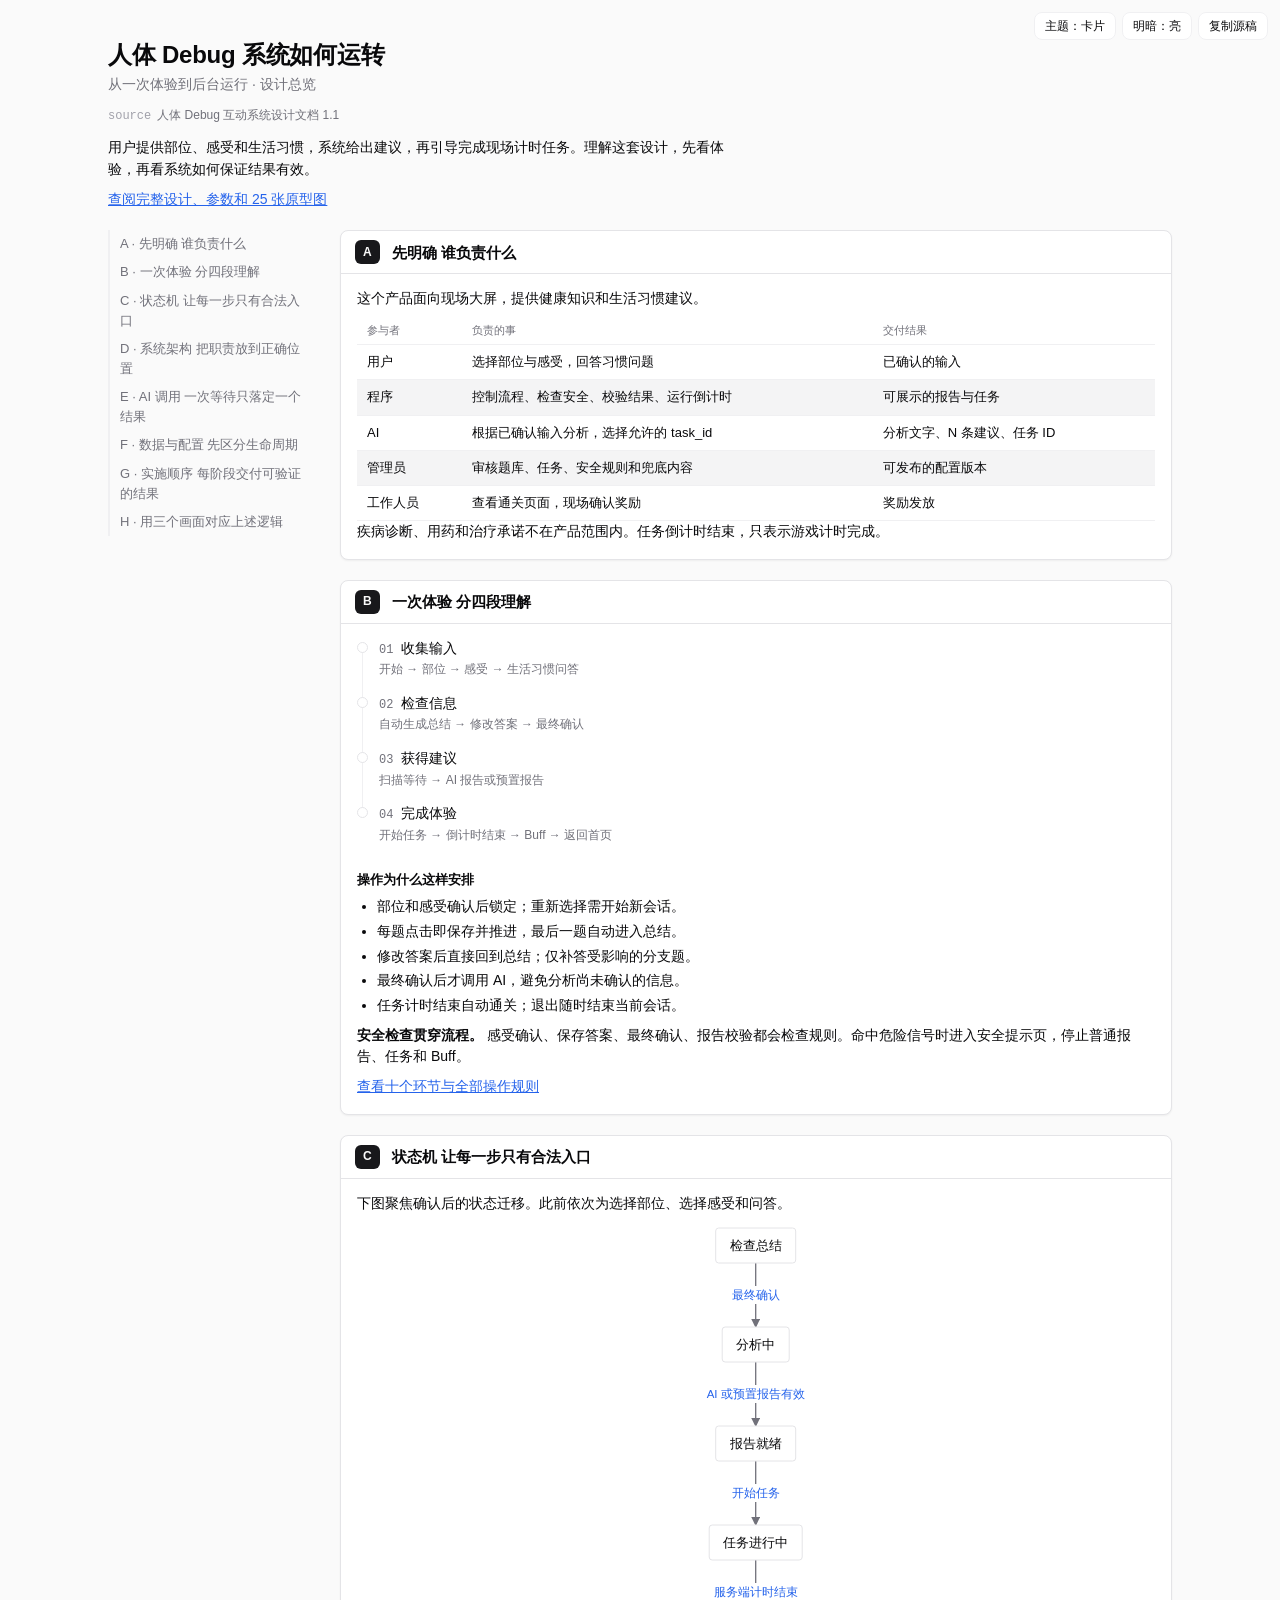
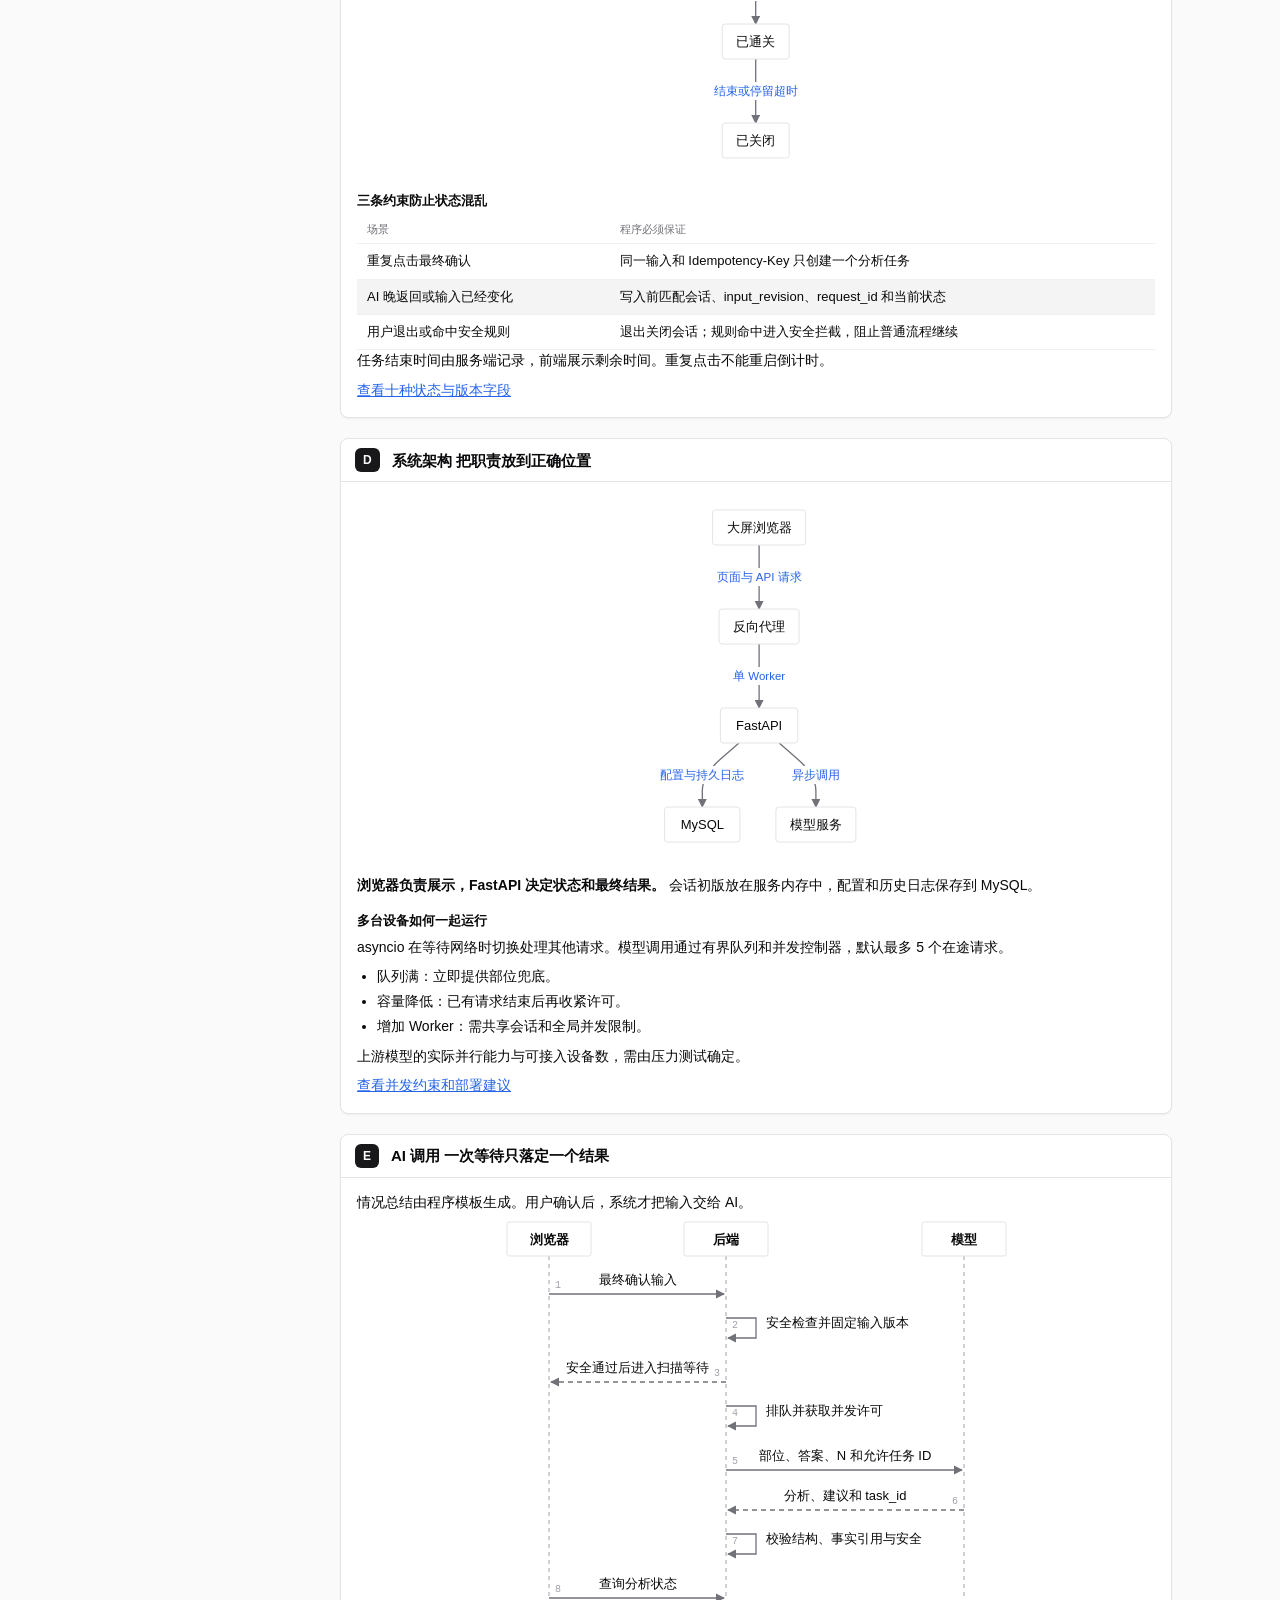
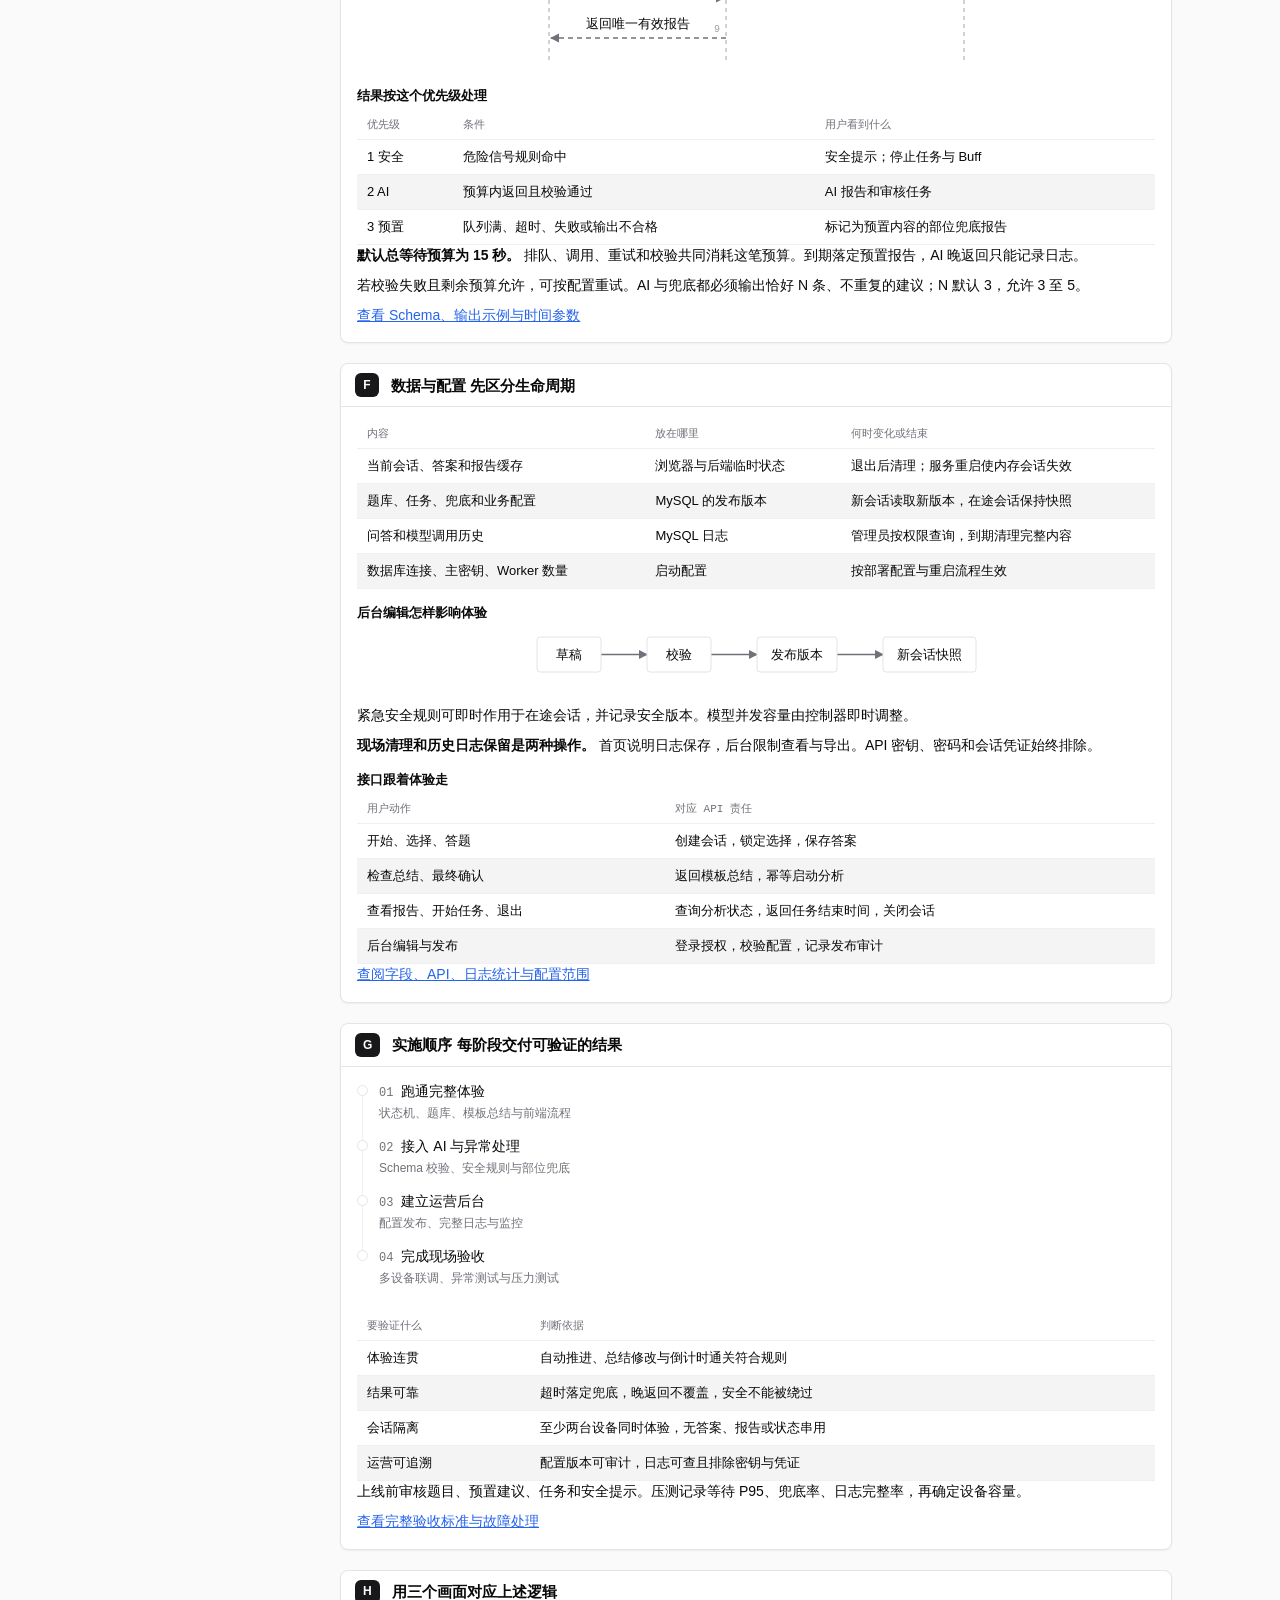
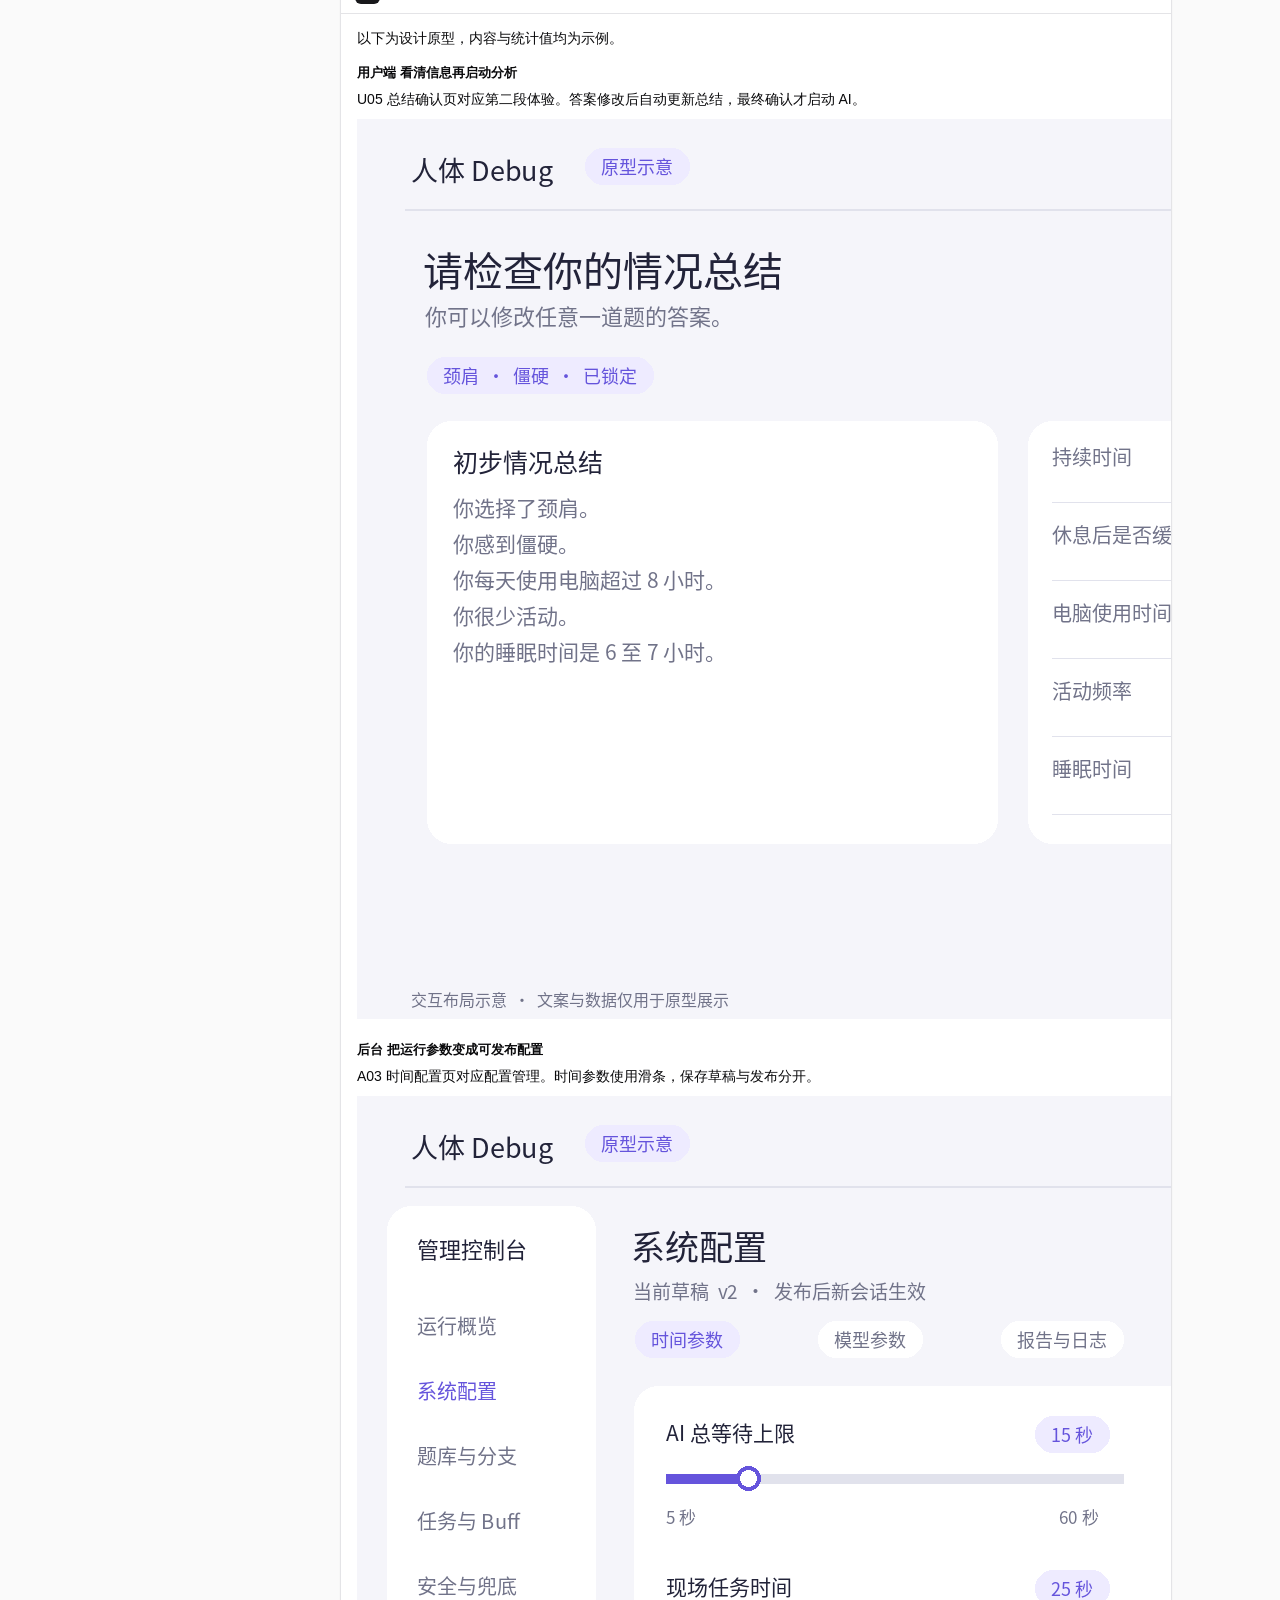
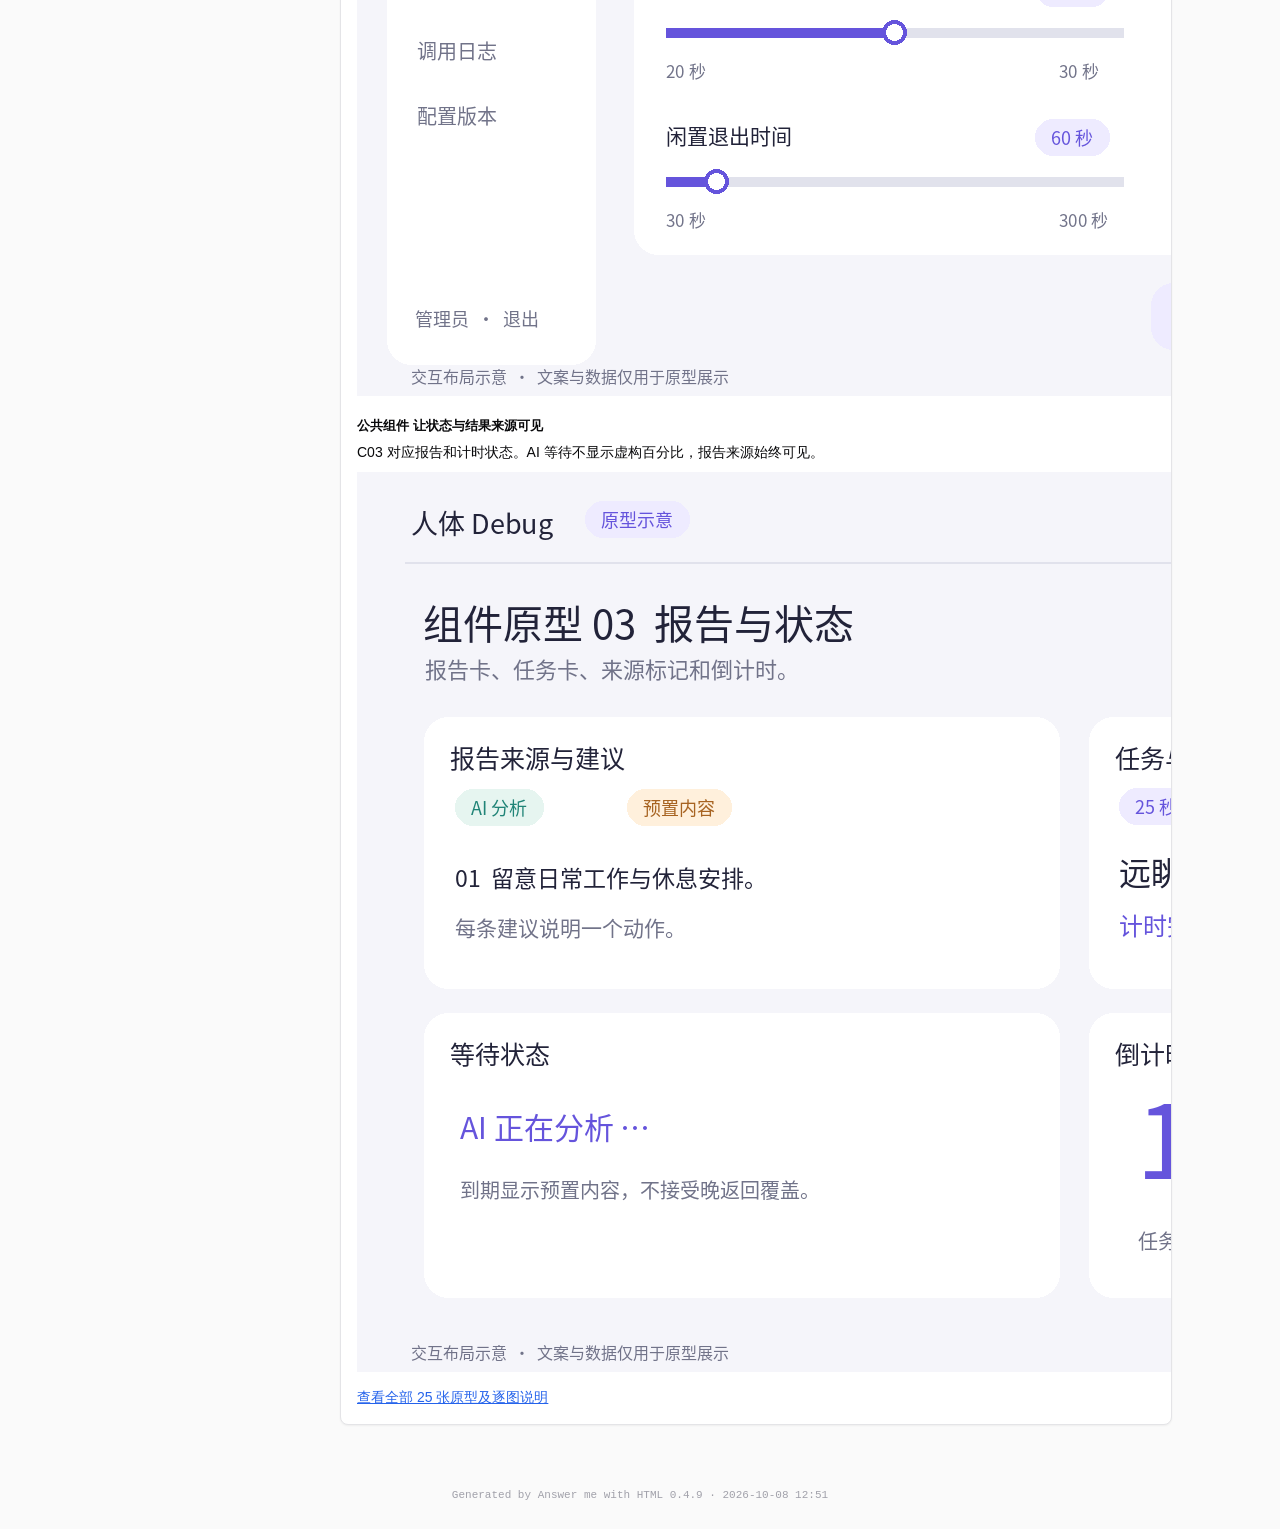
==== commit 03be8cb7: "docs: reorganize human debug design around visual workflow and retain full reference" ====
--- a/docs/human-debug-design/index.html
+++ b/docs/human-debug-design/index.html
@@ -1,10 +1,10 @@
 <!doctype html>
-<html lang="zh-CN" data-theme="shadcn" data-mode="light" data-style="off">
+<html lang="zh-CN" data-theme="shadcn" data-mode="light" data-style="80">
 <head>
 <meta charset="utf-8">
 <meta name="viewport" content="width=device-width, initial-scale=1">
 <meta name="generator" content="Answer me with HTML 0.4.9">
-<title>人体 Debug 互动系统设计文档</title>
+<title>人体 Debug 系统如何运转</title>
 <style>
 html[data-theme="blueprint"], html[data-theme="blueprint"][data-mode="light"] {
   --font-sans: -apple-system, BlinkMacSystemFont, "Segoe UI", "PingFang SC", "Hiragino Sans GB", "Microsoft YaHei", Roboto, "Helvetica Neue", Arial, sans-serif;
@@ -444,1213 +444,460 @@
 <button class="am-btn" type="button" data-am="copy" data-done="已复制 ✓">复制源稿</button>
 </div>
 <main class="am-doc">
-<header class="am-head"><h1>人体 Debug 互动系统设计文档</h1><p class="am-sub">版本 1.1 · 需求确认与开发实施</p><div class="am-head-meta"><span><b>source</b>原始 Word 设计文档</span></div><div class="am-intro am-md"><div class="am-md"><p>本页面完整保留原设计文档的产品规则、架构约束、接口定义、验收条件和原型图，并按阅读任务重新组织导航。</p>
-</div>
-<figure class="am-diagram am-flow"><svg viewBox="0 0 1274 170" width="1274" height="170" role="img" aria-label="流程图：开始、部位选择、感受选择、生活习惯问答、情况确认、AI分析、健康报告、现场任务" xmlns="http://www.w3.org/2000/svg"><defs><marker id="am1-arrow" viewBox="0 0 10 10" refX="9" refY="5" markerWidth="7" markerHeight="7" orient="auto-start-reverse"><path class="am-arrow" d="M0,0 L10,5 L0,10 z"/></marker></defs><g></g><g><g data-step="0"><path class="am-edge" d="M90,67 L101.5,67 Q113,67 124.5,67 L136,67" marker-end="url(#am1-arrow)"/></g><g data-step="0"><path class="am-edge" d="M216,80.7 L247.8,91.6 Q279.5,102.5 311.3,102.5 L343,102.5" marker-end="url(#am1-arrow)"/></g><g data-step="0"><path class="am-edge" d="M423,102.5 L434.5,102.5 Q446,102.5 457.5,102.5 L469,102.5" marker-end="url(#am1-arrow)"/></g><g data-step="0"><path class="am-edge" d="M575,102.5 L586.5,102.5 Q598,102.5 609.5,102.5 L621,102.5" marker-end="url(#am1-arrow)"/></g><g data-step="0"><path class="am-edge" d="M701,102.5 L712.5,102.5 Q724,102.5 735.5,102.5 L747,102.5" marker-end="url(#am1-arrow)"/></g><g data-step="1"><path class="am-edge" d="M814,115.5 L842.9,126.8 Q871.8,138 900.6,138 L929.5,138" marker-end="url(#am1-arrow)"/></g><g data-step="1"><path class="am-edge" d="M1009.5,138 L1021,138 Q1032.5,138 1044,138 L1055.5,138" marker-end="url(#am1-arrow)"/></g><g data-step="1"><path class="am-edge" d="M1135.5,138 L1147,138 Q1158.5,138 1170,138 L1181.5,138" marker-end="url(#am1-arrow)"/></g><g data-step="2"><path class="am-edge am-edge--dashed" d="M814,89.5 L842.9,78.2 Q871.8,67 900.6,67 L929.5,67" marker-end="url(#am1-arrow)"/><g class="am-edge-label"><rect x="838" y="58" width="67.5" height="18" rx="3"/><text x="871.8" y="67" text-anchor="middle" dominant-baseline="central">超时或失败</text></g></g><g data-step="3"><path class="am-edge am-edge--dashed" d="M216,53.3 L247.8,42.4 Q279.5,31.5 311.3,31.5 L343,31.5" marker-end="url(#am1-arrow)"/><g class="am-edge-label"><rect x="240" y="22.5" width="79" height="18" rx="3"/><text x="279.5" y="31.5" text-anchor="middle" dominant-baseline="central">识别危险信号</text></g></g></g><g><g class="am-node am-node--round" data-key="开始" data-step="0"><rect class="am-node-shape" x="14" y="49.5" width="76" height="35" rx="17.5"/><text x="52" y="67" text-anchor="middle" dominant-baseline="central">开始</text></g><g class="am-node am-node--rect" data-key="部位选择" data-step="0"><rect class="am-node-shape" x="136" y="49.5" width="80" height="35" rx="3"/><text x="176" y="67" text-anchor="middle" dominant-baseline="central">部位选择</text></g><g class="am-node am-node--rect" data-key="感受选择" data-step="0"><rect class="am-node-shape" x="343" y="85" width="80" height="35" rx="3"/><text x="383" y="102.5" text-anchor="middle" dominant-baseline="central">感受选择</text></g><g class="am-node am-node--rect" data-key="生活习惯问答" data-step="0"><rect class="am-node-shape" x="469" y="85" width="106" height="35" rx="3"/><text x="522" y="102.5" text-anchor="middle" dominant-baseline="central">生活习惯问答</text></g><g class="am-node am-node--rect" data-key="情况确认" data-step="0"><rect class="am-node-shape" x="621" y="85" width="80" height="35" rx="3"/><text x="661" y="102.5" text-anchor="middle" dominant-baseline="central">情况确认</text></g><g class="am-node am-node--rect" data-key="AI分析" data-step="0"><rect class="am-node-shape" x="747" y="85" width="67" height="35" rx="3"/><text x="780.5" y="102.5" text-anchor="middle" dominant-baseline="central">AI分析</text></g><g class="am-node am-node--rect" data-key="健康报告" data-step="1"><rect class="am-node-shape" x="929.5" y="120.5" width="80" height="35" rx="3"/><text x="969.5" y="138" text-anchor="middle" dominant-baseline="central">健康报告</text></g><g class="am-node am-node--rect" data-key="现场任务" data-step="1"><rect class="am-node-shape" x="1055.5" y="120.5" width="80" height="35" rx="3"/><text x="1095.5" y="138" text-anchor="middle" dominant-baseline="central">现场任务</text></g><g class="am-node am-node--rect" data-key="Buff通关" data-step="1"><rect class="am-node-shape" x="1181.5" y="120.5" width="78.4" height="35" rx="3"/><text x="1220.7" y="138" text-anchor="middle" dominant-baseline="central">Buff通关</text></g><g class="am-node am-node--rect" data-key="超时兜底" data-step="2"><rect class="am-node-shape" x="929.5" y="49.5" width="80" height="35" rx="3"/><text x="969.5" y="67" text-anchor="middle" dominant-baseline="central">超时兜底</text></g><g class="am-node am-node--rect" data-key="安全拦截" data-step="3"><rect class="am-node-shape" x="343" y="14" width="80" height="35" rx="3"/><text x="383" y="31.5" text-anchor="middle" dominant-baseline="central">安全拦截</text></g></g></svg></figure>
-<div class="am-md"><p>版本 1.1 日期 2026年10月8日 用途 需求确认与开发实施</p>
-<p>本系统面向现场大屏互动。用户选择身体部位和感受，完成选择题，检查情况总结，再查看健康习惯建议。用户完成倒计时任务后领取健康 Buff。本文件确定体验流程、管理后台、数据契约、并发控制、日志和验收要求。初版采用单进程 FastAPI 与 asyncio。系统提供健康知识和生活习惯建议，不生成疾病诊断。</p>
+<header class="am-head"><h1>人体 Debug 系统如何运转</h1><p class="am-sub">从一次体验到后台运行 · 设计总览</p><div class="am-head-meta"><span><b>source</b>人体 Debug 互动系统设计文档 1.1</span></div><div class="am-intro am-md"><div class="am-md"><p>用户提供部位、感受和生活习惯，系统给出建议，再引导完成现场计时任务。理解这套设计，先看体验，再看系统如何保证结果有效。</p>
+<p><a href="reference.html">查阅完整设计、参数和 25 张原型图</a></p>
 </div></div></header>
 <div class="am-doc-layout">
-<nav class="am-toc" aria-label="目录"><a href="#panel-A">A · 范围与核心规则</a><a href="#panel-B">B · 用户流程 文案与安全</a><a href="#panel-C">C · 架构 并发与状态机</a><a href="#panel-D">D · 数据契约与后台配置</a><a href="#panel-E">E · 管理日志 接口与存储</a><a href="#panel-F">F · 现场运行 部署与验收</a><a href="#panel-G">G · 产品与组件原型</a></nav><div class="am-doc-body">
+<nav class="am-toc" aria-label="目录"><a href="#panel-A">A · 先明确 谁负责什么</a><a href="#panel-B">B · 一次体验 分四段理解</a><a href="#panel-C">C · 状态机 让每一步只有合法入口</a><a href="#panel-D">D · 系统架构 把职责放到正确位置</a><a href="#panel-E">E · AI 调用 一次等待只落定一个结果</a><a href="#panel-F">F · 数据与配置 先区分生命周期</a><a href="#panel-G">G · 实施顺序 每阶段交付可验证的结果</a><a href="#panel-H">H · 用三个画面对应上述逻辑</a></nav><div class="am-doc-body">
 <section class="am-panel" id="panel-A">
-<header class="am-panel-head"><span class="am-panel-id">A</span><h2>范围与核心规则</h2></header>
-<div class="am-panel-body"><div class="am-md"><h3>1 设计范围与确定规则</h3>
-<p>用户端包含首页、身体部位、感受、问答、确认、扫描、报告、任务和通关页面。后台包含配置、题库、任务库、兜底库、日志、监控和重置功能。管理员账号只通过命令行和 MySQL 管理。</p>
-<p>已确定规则：部位和感受确认后锁定。每题点击选项后自动推进。最后一题完成后自动生成情况总结。确认页保留一次最终确认操作。AI 分析从最终确认后开始。AI 超时使用基于身体部位的预置建议。全部时间配置使用滑条。完整输入和模型输出默认记录。</p>
-<p>下文默认值、范围和技术选型属于初版实施建议，可以在开发前调整。实际并发容量以模型服务能力和压力测试为准。</p>
+<header class="am-panel-head"><span class="am-panel-id">A</span><h2>先明确 谁负责什么</h2></header>
+<div class="am-panel-body"><div class="am-md"><p>这个产品面向现场大屏，提供健康知识和生活习惯建议。</p>
+<div class="am-table-wrap"><table>
+<thead>
+<tr>
+<th>参与者</th>
+<th>负责的事</th>
+<th>交付结果</th>
+</tr>
+</thead>
+<tbody><tr>
+<td>用户</td>
+<td>选择部位与感受，回答习惯问题</td>
+<td>已确认的输入</td>
+</tr>
+<tr>
+<td>程序</td>
+<td>控制流程、检查安全、校验结果、运行倒计时</td>
+<td>可展示的报告与任务</td>
+</tr>
+<tr>
+<td>AI</td>
+<td>根据已确认输入分析，选择允许的 task_id</td>
+<td>分析文字、N 条建议、任务 ID</td>
+</tr>
+<tr>
+<td>管理员</td>
+<td>审核题库、任务、安全规则和兜底内容</td>
+<td>可发布的配置版本</td>
+</tr>
+<tr>
+<td>工作人员</td>
+<td>查看通关页面，现场确认奖励</td>
+<td>奖励发放</td>
+</tr>
+</tbody></table></div>
+<p>疾病诊断、用药和治疗承诺不在产品范围内。任务倒计时结束，只表示游戏计时完成。</p>
 </div></div>
 </section>
 <section class="am-panel" id="panel-B">
-<header class="am-panel-head"><span class="am-panel-id">B</span><h2>用户流程 文案与安全</h2></header>
-<div class="am-panel-body"><div class="am-md"><h3>2 用户体验流程</h3>
-<div class="am-table-wrap"><table>
-<thead>
-<tr>
-<th>环节</th>
-<th>页面与行为</th>
-</tr>
-</thead>
-<tbody><tr>
-<td>1 开始</td>
-<td>点击开始人体 Debug。创建独立会话。显示健康知识与日志保存说明。</td>
-</tr>
-<tr>
-<td>2 部位</td>
-<td>同一区域显示一张人体图。支持正面、背面、侧面切换。点击部位后显示确认。确认后锁定。</td>
-</tr>
-<tr>
-<td>3 感受</td>
-<td>点击酸、痛、僵硬、麻、容易疲劳或只是想了解一下。确认后锁定。选项根据部位配置。</td>
-</tr>
-<tr>
-<td>4 问答</td>
-<td>默认五题。全部使用点击选项。点击即保存并进入下一题。显示第几题和总题数。</td>
-</tr>
-<tr>
-<td>5 确认</td>
-<td>最后一题完成后自动生成初步情况总结。显示全部答案。允许逐题修改。修改后自动更新总结。点击确认并分析。</td>
-</tr>
-<tr>
-<td>6 扫描</td>
-<td>立即开始总等待计时并提交 AI。扫描动画循环播放。有效报告返回后进入报告页。到达等待上限则展示兜底报告。</td>
-</tr>
-<tr>
-<td>7 报告</td>
-<td>显示身体分析、改善建议和现场任务。说明建议来自 AI 或预置内容。点击开始健康任务。</td>
-</tr>
-<tr>
-<td>8 任务</td>
-<td>显示动作说明及醒目倒计时。默认25秒。计时结束自动进入通关页。</td>
-</tr>
-<tr>
-<td>9 通关</td>
-<td>显示健康 Buff、通关提示和奖励说明。供工作人员现场确认。</td>
-</tr>
-<tr>
-<td>10 结束</td>
-<td>点击结束体验或默认停留15秒后自动退出。清除现场会话和页面数据，返回首页。</td>
-</tr>
-</tbody></table></div>
-<p>身体部位覆盖眼睛、头部、颈肩、手腕、胸腹、腰背、膝盖和腿脚。每个视角的点击区域映射到同一 part_id。同一部位不会因为视角不同而改变问答或报告。</p>
-<p>确认页修改题目时，点击新选项后直接返回确认页。不得要求用户重答全部题目。若修改答案使后续分支题失效，系统只要求补答受影响题目，再自动更新总结。已确认的部位和感受不能修改。用户需要重新选择时退出并开始新会话。</p>
-<h3>3 报告与文案规则</h3>
-<p>初步情况总结由程序模板生成，不调用 AI。它复述已选部位、感受和答案，不添加疾病判断或因果结论。健康 Debug 报告由 AI 生成，并由后端校验。两份报告均使用短句、明确主语和统一术语。每句话说明一个事实或一个动作。保留可能性，不能把相关习惯写成已确认病因。</p>
-<p>ASD-STE100 是英文受控语言标准。本项目中文文案采用其写作原则，不宣称通过正式 STE 合规认证。英文文案按指定技能控制句长和表达。中文建议采用一句一个动作、明确对象、减少专业术语的项目规则。</p>
-<p>情况总结示例：你选择了颈肩。你感到僵硬。你每天使用电脑超过8小时。你很少活动。你选择的睡眠时间是6至7小时。请检查这些信息。</p>
-<p>身体分析应引用具体答案。改善建议应直接说明可执行动作。现场任务只能来自审核后的固定任务库。任务时长和 Buff 由后端配置。AI 仅选择允许的 task_id，不自行编写运动方案。倒计时结束代表游戏计时完成，不能宣称系统验证了动作或改善了健康。</p>
-<p>建议数量采用三层控制：Prompt 明确要求 N 条；动态 JSON Schema 将 suggestions 的 minItems 和 maxItems 同时设为 N；后端再次校验长度、重复内容和安全性。N 默认3，允许3至5。校验失败且重试预算不足时使用相同数量的预置建议。不得用重复建议补足数量。</p>
-<h3>4 安全与特殊流程</h3>
-<p>安全规则在感受确认、每次答案保存、最终确认和报告校验阶段执行。危险信号规则优先于模型和兜底。规则可关联部位、感受及题目选项。识别到规则命中时进入安全提示页，停止普通报告、健康任务和 Buff 流程。安全提示及规则内容上线前需由合适的健康内容审核人员确认。</p>
-<p>选择题应提供能触发安全规则的必要选项。系统只能识别问卷覆盖的风险，不能声称排除了危险。报告禁止疾病诊断、用药、治疗承诺和已改善健康等表述。</p>
-<p>AI 超时、网络失败、无效 JSON、字段缺失或不安全输出均可触发预置建议。兜底首先按 part_id 匹配，再可按 feeling_id 和答案标签细化。部位通用模板必须存在。无匹配时采用审核后的最低风险通用模板。危险信号不得被兜底绕过。</p>
-<p>用户随时退出。后端标记会话已结束，取消可取消的任务，删除临时状态。模型晚返回的内容只记录调用结果，不写回页面。刷新页面返回首页。长时间不操作先提示，再按配置退出。分析和任务阶段使用各自的期限，避免闲置计时与任务计时冲突。</p>
+<header class="am-panel-head"><span class="am-panel-id">B</span><h2>一次体验 分四段理解</h2></header>
+<div class="am-panel-body"><ol class="am-timeline am-timeline--v"><li class="am-tl-item"><span class="am-tl-when">01</span><span class="am-tl-dot"></span><span class="am-tl-title">收集输入</span><span class="am-tl-text">开始 → 部位 → 感受 → 生活习惯问答</span></li><li class="am-tl-item"><span class="am-tl-when">02</span><span class="am-tl-dot"></span><span class="am-tl-title">检查信息</span><span class="am-tl-text">自动生成总结 → 修改答案 → 最终确认</span></li><li class="am-tl-item"><span class="am-tl-when">03</span><span class="am-tl-dot"></span><span class="am-tl-title">获得建议</span><span class="am-tl-text">扫描等待 → AI 报告或预置报告</span></li><li class="am-tl-item"><span class="am-tl-when">04</span><span class="am-tl-dot"></span><span class="am-tl-title">完成体验</span><span class="am-tl-text">开始任务 → 倒计时结束 → Buff → 返回首页</span></li></ol>
+<div class="am-md"><h3>操作为什么这样安排</h3>
+<ul>
+<li>部位和感受确认后锁定；重新选择需开始新会话。</li>
+<li>每题点击即保存并推进，最后一题自动进入总结。</li>
+<li>修改答案后直接回到总结；仅补答受影响的分支题。</li>
+<li>最终确认后才调用 AI，避免分析尚未确认的信息。</li>
+<li>任务计时结束自动通关；退出随时结束当前会话。</li>
+</ul>
+<p><strong>安全检查贯穿流程。</strong> 感受确认、保存答案、最终确认、报告校验都会检查规则。命中危险信号时进入安全提示页，停止普通报告、任务和 Buff。</p>
+<p><a href="reference.html#panel-B">查看十个环节与全部操作规则</a></p>
 </div></div>
 </section>
 <section class="am-panel" id="panel-C">
-<header class="am-panel-head"><span class="am-panel-id">C</span><h2>架构 并发与状态机</h2></header>
-<div class="am-panel-body"><div class="am-md"><h3>5 架构与并发控制</h3>
-<p>建议架构：大屏浏览器 → 反向代理 → 单 Worker FastAPI → 异步模型客户端与 MySQL。前端建议 TypeScript，后端建议 Pydantic 校验，模型调用使用异步 HTTP 客户端，MySQL 使用异步驱动或隔离到线程执行同步调用。技术选型不改变数据契约。</p>
-<p>asyncio 默认在一个线程中运行事件循环。多个设备的请求在等待网络或数据库时交替推进。它不是多线程，也不保证上游模型同时推理。async def 内不得直接使用 requests.post、time.sleep 或阻塞数据库调用。CPU 密集任务需要移出事件循环。</p>
-<p>模型并发默认5。使用有界等待队列和进程内并发控制器。队列满时立即提供部位兜底，不无限堆积请求。等待队列中的请求同样消耗用户总等待预算。开始扫描时启动总截止时间；排队、请求、重试、校验均受该截止时间约束。</p>
-<p>初版仅一个 Worker。增加 Worker 或服务器后，需要共享会话存储和全局并发限制。单进程 Semaphore 不能控制多个进程的总并发。并发配置热更新采用可调整容量的控制器，不替换正在使用的 Semaphore，也不访问其私有属性。降低容量时允许已有请求结束，再停止发放超额许可。</p>
+<header class="am-panel-head"><span class="am-panel-id">C</span><h2>状态机 让每一步只有合法入口</h2></header>
+<div class="am-panel-body"><div class="am-md"><p>下图聚焦确认后的状态迁移。此前依次为选择部位、选择感受和问答。</p>
 </div>
-<pre class="am-code"><code data-lang="python">async def analyze(payload, limiter, client, timeout_s):
-async with asyncio.timeout(timeout_s): # 覆盖排队和模型调用的总等待时间
-async with limiter: # 获取并发许可，退出时释放
-return await client.generate(payload) # 使用真正的异步客户端</code></pre>
-<div class="am-md"><p>示例需导入 asyncio。payload 是确认后的输入，limiter 是并发控制器，client 是异步模型客户端，timeout_s 是总预算。调用方必须捕获 TimeoutError 并返回兜底，并在保存结果前校验会话状态。取消客户端请求不一定能停止上游已开始的推理。</p>
-<h3>6 会话与状态机</h3>
+<figure class="am-diagram am-flow"><svg viewBox="0 0 136 558" width="136" height="558" role="img" aria-label="流程图：检查总结、分析中、报告就绪、任务进行中、已通关、已关闭" xmlns="http://www.w3.org/2000/svg"><defs><marker id="am1-arrow" viewBox="0 0 10 10" refX="9" refY="5" markerWidth="7" markerHeight="7" orient="auto-start-reverse"><path class="am-arrow" d="M0,0 L10,5 L0,10 z"/></marker></defs><g></g><g><g data-step="0"><path class="am-edge" d="M67.7,49 L67.7,65 Q67.7,81 67.7,97 L67.7,113" marker-end="url(#am1-arrow)"/><g class="am-edge-label"><rect x="39.7" y="72" width="56" height="18" rx="3"/><text x="67.7" y="81" text-anchor="middle" dominant-baseline="central">最终确认</text></g></g><g data-step="1"><path class="am-edge" d="M67.7,148 L67.7,164 Q67.7,180 67.7,196 L67.7,212" marker-end="url(#am1-arrow)"/><g class="am-edge-label"><rect x="15" y="171" width="105.5" height="18" rx="3"/><text x="67.7" y="180" text-anchor="middle" dominant-baseline="central">AI 或预置报告有效</text></g></g><g data-step="2"><path class="am-edge" d="M67.7,247 L67.7,263 Q67.7,279 67.7,295 L67.7,311" marker-end="url(#am1-arrow)"/><g class="am-edge-label"><rect x="39.7" y="270" width="56" height="18" rx="3"/><text x="67.7" y="279" text-anchor="middle" dominant-baseline="central">开始任务</text></g></g><g data-step="3"><path class="am-edge" d="M67.7,346 L67.7,362 Q67.7,378 67.7,394 L67.7,410" marker-end="url(#am1-arrow)"/><g class="am-edge-label"><rect x="22.5" y="369" width="90.5" height="18" rx="3"/><text x="67.7" y="378" text-anchor="middle" dominant-baseline="central">服务端计时结束</text></g></g><g data-step="4"><path class="am-edge" d="M67.7,445 L67.7,461 Q67.7,477 67.7,493 L67.7,509" marker-end="url(#am1-arrow)"/><g class="am-edge-label"><rect x="22.5" y="468" width="90.5" height="18" rx="3"/><text x="67.7" y="477" text-anchor="middle" dominant-baseline="central">结束或停留超时</text></g></g></g><g><g class="am-node am-node--rect" data-key="检查总结" data-step="0"><rect class="am-node-shape" x="27.7" y="14" width="80" height="35" rx="3"/><text x="67.7" y="31.5" text-anchor="middle" dominant-baseline="central">检查总结</text></g><g class="am-node am-node--rect" data-key="分析中" data-step="0"><rect class="am-node-shape" x="34.2" y="113" width="67" height="35" rx="3"/><text x="67.7" y="130.5" text-anchor="middle" dominant-baseline="central">分析中</text></g><g class="am-node am-node--rect" data-key="报告就绪" data-step="1"><rect class="am-node-shape" x="27.7" y="212" width="80" height="35" rx="3"/><text x="67.7" y="229.5" text-anchor="middle" dominant-baseline="central">报告就绪</text></g><g class="am-node am-node--rect" data-key="任务进行中" data-step="2"><rect class="am-node-shape" x="21.2" y="311" width="93" height="35" rx="3"/><text x="67.7" y="328.5" text-anchor="middle" dominant-baseline="central">任务进行中</text></g><g class="am-node am-node--rect" data-key="已通关" data-step="3"><rect class="am-node-shape" x="34.2" y="410" width="67" height="35" rx="3"/><text x="67.7" y="427.5" text-anchor="middle" dominant-baseline="central">已通关</text></g><g class="am-node am-node--rect" data-key="已关闭" data-step="4"><rect class="am-node-shape" x="34.2" y="509" width="67" height="35" rx="3"/><text x="67.7" y="526.5" text-anchor="middle" dominant-baseline="central">已关闭</text></g></g></svg></figure>
+<div class="am-md"><h3>三条约束防止状态混乱</h3>
 <div class="am-table-wrap"><table>
 <thead>
 <tr>
-<th>状态</th>
-<th>进入条件与允许操作</th>
+<th>场景</th>
+<th>程序必须保证</th>
 </tr>
 </thead>
 <tbody><tr>
-<td>PART_SELECTION</td>
-<td>创建会话后选择并确认部位</td>
-</tr>
-<tr>
-<td>FEELING_SELECTION</td>
-<td>部位锁定后确认感受</td>
-</tr>
-<tr>
-<td>QUESTIONNAIRE</td>
-<td>感受锁定后逐题作答</td>
-</tr>
-<tr>
-<td>SUMMARY_REVIEW</td>
-<td>全部题目完成，可修改答案并最终确认</td>
-</tr>
-<tr>
-<td>ANALYZING</td>
-<td>最终确认后等待 AI 或兜底</td>
-</tr>
-<tr>
-<td>REPORT_READY</td>
-<td>只接收一次有效报告，可开始任务</td>
-</tr>
-<tr>
-<td>TASK_RUNNING</td>
-<td>显示倒计时，结束进入通关</td>
-</tr>
-<tr>
-<td>COMPLETED</td>
-<td>显示 Buff，结束或停留超时后清理</td>
-</tr>
-<tr>
-<td>SAFETY_STOP</td>
-<td>规则拦截，显示审核后的安全提示</td>
-</tr>
-<tr>
-<td>CLOSED</td>
-<td>退出、清理或闲置结束，不接受新结果</td>
+<td>重复点击最终确认</td>
+<td>同一输入和 Idempotency-Key 只创建一个分析任务</td>
+</tr>
+<tr>
+<td>AI 晚返回或输入已经变化</td>
+<td>写入前匹配会话、input_revision、request_id 和当前状态</td>
+</tr>
+<tr>
+<td>用户退出或命中安全规则</td>
+<td>退出关闭会话；规则命中进入安全拦截，阻止普通流程继续</td>
 </tr>
 </tbody></table></div>
-<p>每次体验使用随机 session_id 和私有会话凭证。session_id 不能单独作为授权依据。每次模型调用使用 request_id，每次答案变更递增 answer_revision。确认时生成 input_revision，并保存 config_version。结果写入必须同时匹配会话、输入版本、请求和当前状态。</p>
-<p>最终确认接口支持 Idempotency-Key。相同输入和相同键只创建一个分析任务。报告、倒计时启动和通关迁移使用原子状态转换。任务倒计时以服务端记录的结束时间为依据，前端仅展示剩余时间，避免重复点击重启计时。</p>
+<p>任务结束时间由服务端记录，前端展示剩余时间。重复点击不能重启倒计时。</p>
+<p><a href="reference.html#panel-C">查看十种状态与版本字段</a></p>
 </div></div>
 </section>
 <section class="am-panel" id="panel-D">
-<header class="am-panel-head"><span class="am-panel-id">D</span><h2>数据契约与后台配置</h2></header>
-<div class="am-panel-body"><div class="am-md"><h3>7 Schema 数据契约</h3>
-<p>统一采用 JSON Schema 2020-12。顶层对象禁止未知字段。时间戳采用带时区的 ISO 8601。ID 为字符串。枚举、必填字段、长度和范围由后端校验。输入使用稳定 ID，显示文案由固定版本题库解析。不得仅把不可理解的 option_id 交给模型。</p>
-<div class="am-table-wrap"><table>
-<thead>
-<tr>
-<th>Schema</th>
-<th>必填字段及约束</th>
-</tr>
-</thead>
-<tbody><tr>
-<td>SessionSchema</td>
-<td>session_id、status、answer_revision、config_version、created_at、expires_at。会话凭证只在创建响应交付，不写普通日志。</td>
-</tr>
-<tr>
-<td>BodySelectionSchema</td>
-<td>part_id、view、feeling_id、part_locked、feeling_locked。view 为 front、back、side。后端验证部位与感受关系。</td>
-</tr>
-<tr>
-<td>QuestionSchema</td>
-<td>question_id、text、options、order、conditions。options 包含 option_id、label、tags。题目与选项 ID 不重复。</td>
-</tr>
-<tr>
-<td>AnswerSchema</td>
-<td>question_id、option_id。单题单选。选项必须属于当前题目。答案数与实际题集一致。</td>
-</tr>
-<tr>
-<td>SummarySchema</td>
-<td>session_id、answer_revision、facts、summary_text。facts 引用 question_id 和 option_id。生成来源固定为 template。</td>
-</tr>
-<tr>
-<td>AIInputSchema</td>
-<td>session_id、request_id、input_revision、config_version、body_selection、answers、report_rules、allowed_task_ids。answers 包含题目和答案显示文字。</td>
-</tr>
-<tr>
-<td>AIReportSchema</td>
-<td>body_analysis、suggestions、task_id。suggestions 恰好 N 条。task_id 必须来自当前允许任务集合。</td>
-</tr>
-<tr>
-<td>ReportEnvelopeSchema</td>
-<td>report_id、session_id、source、fallback_reason、body_analysis、suggestions、task、buff、config_version。source 为 ai 或 preset。</td>
-</tr>
-<tr>
-<td>SystemConfigSchema</td>
-<td>schema_version、config_version、model、runtime、questions、report、safety、ui、logging。密钥读取时只返回是否已设置。</td>
-</tr>
-<tr>
-<td>AIInvocationLogSchema</td>
-<td>request_id、session_id、attempt、input_snapshot、request_body、raw_output、validated_output、status、queue_ms、model_ms、total_ms、error_code、created_at。</td>
-</tr>
-<tr>
-<td>SafetyResultSchema</td>
-<td>blocked、rule_ids、message、allowed_next_action。命中时不得返回普通任务。</td>
-</tr>
-<tr>
-<td>TaskSchema</td>
-<td>task_id、title、instructions、allowed_parts、excluded_tags、duration_seconds、buff_id。由审核任务库生成。</td>
-</tr>
-</tbody></table></div>
-<p>输入示例。每个 answer 对象说明一道题和用户选择。report_rules 控制建议数量。allowed_task_ids 限制模型可选任务。示例为单条答案节选，生产接口必须校验全部题目。</p>
-</div>
-<pre class="am-code"><code data-lang="json">{
-&quot;session_id&quot;: &quot;example-session&quot;,
-&quot;request_id&quot;: &quot;example-request&quot;,
-&quot;input_revision&quot;: 1,
-&quot;config_version&quot;: 1,
-&quot;body_selection&quot;: {
-&quot;part_id&quot;: &quot;neck_shoulder&quot;,
-&quot;part_label&quot;: &quot;颈肩&quot;,
-&quot;feeling_id&quot;: &quot;stiffness&quot;,
-&quot;feeling_label&quot;: &quot;僵硬&quot;
-},
-&quot;answers&quot;: [
-{
-&quot;question_id&quot;: &quot;screen_time&quot;,
-&quot;question_text&quot;: &quot;你每天使用电脑多久&quot;,
-&quot;option_id&quot;: &quot;over_8_hours&quot;,
-&quot;option_text&quot;: &quot;超过8小时&quot;
-}
-],
-&quot;report_rules&quot;: {
-&quot;suggestion_count&quot;: 3,
-&quot;language&quot;: &quot;zh-CN&quot;
-},
-&quot;allowed_task_ids&quot;: [
-&quot;rest_gaze&quot;
-]
-}</code></pre>
-<div class="am-md"><p>AI 输出结构示例。task_id 由后端解析为任务说明和 Buff。下面的动态 Schema 将 N 固定为3，部署时按会话配置生成。</p>
-</div>
-<pre class="am-code"><code data-lang="json">{
-&quot;$schema&quot;: &quot;https://json-schema.org/draft/2020-12/schema&quot;,
-&quot;type&quot;: &quot;object&quot;,
-&quot;additionalProperties&quot;: false,
-&quot;required&quot;: [
-&quot;body_analysis&quot;,
-&quot;suggestions&quot;,
-&quot;task_id&quot;
-],
-&quot;properties&quot;: {
-&quot;body_analysis&quot;: {
-&quot;type&quot;: &quot;string&quot;,
-&quot;minLength&quot;: 1,
-&quot;maxLength&quot;: 500
-},
-&quot;suggestions&quot;: {
-&quot;type&quot;: &quot;array&quot;,
-&quot;minItems&quot;: 3,
-&quot;maxItems&quot;: 3,
-&quot;uniqueItems&quot;: true,
-&quot;items&quot;: {
-&quot;type&quot;: &quot;string&quot;,
-&quot;minLength&quot;: 1,
-&quot;maxLength&quot;: 120
-}
-},
-&quot;task_id&quot;: {
-&quot;type&quot;: &quot;string&quot;,
-&quot;enum&quot;: [
-&quot;rest_gaze&quot;
-]
-}
-}
-}</code></pre>
-<div class="am-md"><p>Schema 只能验证结构和部分内容约束。它不能证明医学安全、语义正确或 STE 合规。后端还需要规则检查、事实引用检查和人工审核的模板。模型服务不支持结构化输出时，仍要求纯 JSON，并执行相同本地校验。</p>
-<h3>8 后台配置与控件</h3>
-<p>后台必须登录。时间参数统一使用滑条，显示数值、单位、最小值、最大值和步长。非时间数值参数统一使用两个预设值与自定义三个下拉选项，选自定义后出现输入框。布尔使用开关，枚举使用下拉框，字符串使用输入框，Prompt 使用多行编辑框，密钥使用密码框。</p>
-<div class="am-table-wrap"><table>
-<thead>
-<tr>
-<th>时间配置</th>
-<th>默认值</th>
-<th>建议范围与步长</th>
-</tr>
-</thead>
-<tbody><tr>
-<td>ai_total_wait_seconds 总等待</td>
-<td>15秒</td>
-<td>5至60秒，1秒</td>
-</tr>
-<tr>
-<td>queue_timeout_seconds 排队</td>
-<td>5秒</td>
-<td>0至30秒，1秒</td>
-</tr>
-<tr>
-<td>model_timeout_seconds 单次调用</td>
-<td>15秒</td>
-<td>1至60秒，1秒</td>
-</tr>
-<tr>
-<td>scan_cycle_seconds 动画周期</td>
-<td>5秒</td>
-<td>1至10秒，1秒</td>
-</tr>
-<tr>
-<td>task_duration_seconds 任务</td>
-<td>25秒</td>
-<td>20至30秒，1秒</td>
-</tr>
-<tr>
-<td>completion_timeout_seconds 通关</td>
-<td>15秒</td>
-<td>5至60秒，1秒</td>
-</tr>
-<tr>
-<td>session_idle_timeout_seconds 闲置</td>
-<td>60秒</td>
-<td>30至300秒，5秒</td>
-</tr>
-<tr>
-<td>idle_warning_seconds 退出提示</td>
-<td>10秒</td>
-<td>5至30秒，1秒</td>
-</tr>
-<tr>
-<td>retry_backoff_seconds 重试间隔</td>
-<td>1秒</td>
-<td>0至5秒，1秒</td>
-</tr>
-<tr>
-<td>admin_session_timeout_minutes 后台</td>
-<td>30分钟</td>
-<td>5至120分钟，5分钟</td>
-</tr>
-<tr>
-<td>log_retention_days 日志保留</td>
-<td>30天</td>
-<td>1至180天，1天</td>
-</tr>
-</tbody></table></div>
-<p>所有时间设置均为滑条，包括日志保留和后台登录有效期。总等待时间具有最高优先级。单次模型超时使用配置值与剩余预算中的较小值。动画周期只决定视觉循环，不强制用户至少等待一次完整循环。模型有效结果返回时可立即显示报告。</p>
-<div class="am-table-wrap"><table>
-<thead>
-<tr>
-<th>非时间数值</th>
-<th>预设与自定义</th>
-<th>校验范围</th>
-</tr>
-</thead>
-<tbody><tr>
-<td>max_concurrency</td>
-<td>3、5、自定义</td>
-<td>1至50</td>
-</tr>
-<tr>
-<td>max_queue_size</td>
-<td>10、20、自定义</td>
-<td>0至200</td>
-</tr>
-<tr>
-<td>question_count</td>
-<td>5、7、自定义</td>
-<td>3至10</td>
-</tr>
-<tr>
-<td>suggestion_count</td>
-<td>3、5、自定义</td>
-<td>3至5</td>
-</tr>
-<tr>
-<td>max_output_tokens</td>
-<td>1024、2048、自定义</td>
-<td>256至8192，另校验模型支持</td>
-</tr>
-<tr>
-<td>temperature</td>
-<td>0.2、0.5、自定义</td>
-<td>0至2，另校验模型支持</td>
-</tr>
-<tr>
-<td>ai_retry_count</td>
-<td>0、1、自定义</td>
-<td>0至2</td>
-</tr>
-<tr>
-<td>login_failure_limit</td>
-<td>5、10、自定义</td>
-<td>3至20</td>
-</tr>
-</tbody></table></div>
-<p>模型配置包括协议类型、API 地址、模型名称、API 密钥、温度、Token 上限及结构化输出模式。题库配置包括部位、视角点击区域、感受、题目、选项、条件、顺序和数量。报告配置包括 Prompt、建议数量、文案规则、允许任务和 Buff。安全配置包括拦截规则、提示文案、任务排除规则和兜底模板。运营配置包括首页、奖励说明、全屏提示、动画资源和可选二维码。</p>
-<p>日志配置包括完整日志开关、保留时间、导出权限和脱敏规则。默认启用完整输入输出。后台监控显示服务状态、调用次数、成功率、平均耗时、排队时间和失败次数。</p>
-<p>配置采用草稿、校验、发布和版本记录。每次发布形成新 config_version。当前会话使用创建时的快照，新会话使用新版本。紧急安全规则可即时对在途会话生效，并记录所用安全版本。模型并发容量按控制器规则即时调整。</p>
-<p>数据库地址、端口、凭证、加密主密钥、进程数量和服务监听参数属于启动配置。后台可显示状态和重启提示，不能把它们作为即时业务配置。管理员账号按用户要求在命令行管理。不得把加密主密钥和加密后的 API 密钥放在同一个数据库中。</p>
+<header class="am-panel-head"><span class="am-panel-id">D</span><h2>系统架构 把职责放到正确位置</h2></header>
+<div class="am-panel-body"><figure class="am-diagram am-flow"><svg viewBox="0 0 228 360" width="228" height="360" role="img" aria-label="流程图：大屏浏览器、反向代理、FastAPI、模型服务、MySQL" xmlns="http://www.w3.org/2000/svg"><defs><marker id="am2-arrow" viewBox="0 0 10 10" refX="9" refY="5" markerWidth="7" markerHeight="7" orient="auto-start-reverse"><path class="am-arrow" d="M0,0 L10,5 L0,10 z"/></marker></defs><g></g><g><g data-step="0"><path class="am-edge" d="M117.1,49 L117.1,65 Q117.1,81 117.1,97 L117.1,113" marker-end="url(#am2-arrow)"/><g class="am-edge-label"><rect x="70.2" y="72" width="93.7" height="18" rx="3"/><text x="117.1" y="81" text-anchor="middle" dominant-baseline="central">页面与 API 请求</text></g></g><g data-step="1"><path class="am-edge" d="M117.1,148 L117.1,164 Q117.1,180 117.1,196 L117.1,212" marker-end="url(#am2-arrow)"/><g class="am-edge-label"><rect x="86.3" y="171" width="61.5" height="18" rx="3"/><text x="117.1" y="180" text-anchor="middle" dominant-baseline="central">单 Worker</text></g></g><g data-step="2"><path class="am-edge" d="M137.2,247 L155.5,263 Q173.9,279 173.9,295 L173.9,311" marker-end="url(#am2-arrow)"/><g class="am-edge-label"><rect x="145.9" y="270" width="56" height="18" rx="3"/><text x="173.9" y="279" text-anchor="middle" dominant-baseline="central">异步调用</text></g></g><g data-step="3"><path class="am-edge" d="M97,247 L78.6,263 Q60.3,279 60.3,295 L60.3,311" marker-end="url(#am2-arrow)"/><g class="am-edge-label"><rect x="15" y="270" width="90.5" height="18" rx="3"/><text x="60.3" y="279" text-anchor="middle" dominant-baseline="central">配置与持久日志</text></g></g></g><g><g class="am-node am-node--rect" data-key="大屏浏览器" data-step="0"><rect class="am-node-shape" x="70.6" y="14" width="93" height="35" rx="3"/><text x="117.1" y="31.5" text-anchor="middle" dominant-baseline="central">大屏浏览器</text></g><g class="am-node am-node--rect" data-key="反向代理" data-step="0"><rect class="am-node-shape" x="77.1" y="113" width="80" height="35" rx="3"/><text x="117.1" y="130.5" text-anchor="middle" dominant-baseline="central">反向代理</text></g><g class="am-node am-node--rect" data-key="FastAPI" data-step="1"><rect class="am-node-shape" x="78.4" y="212" width="77.4" height="35" rx="3"/><text x="117.1" y="229.5" text-anchor="middle" dominant-baseline="central">FastAPI</text></g><g class="am-node am-node--rect" data-key="模型服务" data-step="2"><rect class="am-node-shape" x="133.9" y="311" width="80" height="35" rx="3"/><text x="173.9" y="328.5" text-anchor="middle" dominant-baseline="central">模型服务</text></g><g class="am-node am-node--rect" data-key="MySQL" data-step="3"><rect class="am-node-shape" x="22.6" y="311" width="75.3" height="35" rx="3"/><text x="60.3" y="328.5" text-anchor="middle" dominant-baseline="central">MySQL</text></g></g></svg></figure>
+<div class="am-md"><p><strong>浏览器负责展示，FastAPI 决定状态和最终结果。</strong> 会话初版放在服务内存中，配置和历史日志保存到 MySQL。</p>
+<h3>多台设备如何一起运行</h3>
+<p>asyncio 在等待网络时切换处理其他请求。模型调用通过有界队列和并发控制器，默认最多 5 个在途请求。</p>
+<ul>
+<li>队列满：立即提供部位兜底。</li>
+<li>容量降低：已有请求结束后再收紧许可。</li>
+<li>增加 Worker：需共享会话和全局并发限制。</li>
+</ul>
+<p>上游模型的实际并行能力与可接入设备数，需由压力测试确定。</p>
+<p><a href="reference.html#panel-C">查看并发约束和部署建议</a></p>
 </div></div>
 </section>
 <section class="am-panel" id="panel-E">
-<header class="am-panel-head"><span class="am-panel-id">E</span><h2>管理日志 接口与存储</h2></header>
-<div class="am-panel-body"><div class="am-md"><h3>9 管理员与日志设计</h3>
-<p>管理员账户在 MySQL 保存 username、password_hash、role、enabled 和凭证版本。通过命令行工具生成密码哈希后写入数据库，不保存明文密码。修改密码或停用账号后撤销已有登录会话。登录采用安全 Cookie、失败次数限制及适当的 CSRF 防护。后台提供配置变更审计，不提供新增账号入口。</p>
-<p>每次体验记录完整选择、答案及版本。每次模型尝试记录完整应用层请求、模型原始输出、有效报告、错误和耗时。即使 JSON 无效或超时，也记录已收到的输出和错误。API 密钥、Authorization、登录密码、会话凭证不属于用户输入，始终排除。</p>
-<p>结束体验清除浏览器、后端临时会话和报告缓存。按本方案保留历史日志，供登录后的管理员查询。这与现场清除不是同一操作。首页应明确告知会保存问答和模型输出。日志不主动收集身份信息；健康回答仍需限制查看、导出和保留时间。到期删除完整内容，可保留不含回答的聚合统计。</p>
+<header class="am-panel-head"><span class="am-panel-id">E</span><h2>AI 调用 一次等待只落定一个结果</h2></header>
+<div class="am-panel-body"><div class="am-md"><p>情况总结由程序模板生成。用户确认后，系统才把输入交给 AI。</p>
+</div>
+<figure class="am-diagram am-seq"><svg viewBox="0 0 523 454" width="523" height="454" role="img" aria-label="时序图：浏览器、后端、模型" xmlns="http://www.w3.org/2000/svg"><defs><marker id="am3-arrow" viewBox="0 0 10 10" refX="9" refY="5" markerWidth="7" markerHeight="7" orient="auto-start-reverse"><path class="am-arrow" d="M0,0 L10,5 L0,10 z"/></marker></defs><line class="am-lifeline" x1="54" y1="42" x2="54" y2="450"/><g data-key="浏览器"><rect class="am-actor" x="12" y="8" width="84" height="34" rx="2"/><text x="54" y="25" text-anchor="middle" dominant-baseline="central" font-weight="600">浏览器</text></g><line class="am-lifeline" x1="231" y1="42" x2="231" y2="450"/><g data-key="后端"><rect class="am-actor" x="189" y="8" width="84" height="34" rx="2"/><text x="231" y="25" text-anchor="middle" dominant-baseline="central" font-weight="600">后端</text></g><line class="am-lifeline" x1="469" y1="42" x2="469" y2="450"/><g data-key="模型"><rect class="am-actor" x="427" y="8" width="84" height="34" rx="2"/><text x="469" y="25" text-anchor="middle" dominant-baseline="central" font-weight="600">模型</text></g><g data-step="0"><text x="142.5" y="70" text-anchor="middle">最终确认输入</text><path class="am-edge" d="M54,80 L229,80" marker-end="url(#am3-arrow)"/><text class="am-step" x="60" y="74" text-anchor="start">1</text></g><g data-step="1"><text x="271" y="108" dominant-baseline="central">安全检查并固定输入版本</text><path class="am-edge" d="M231,104 H261 V124 H233" marker-end="url(#am3-arrow)"/><text class="am-step" x="237" y="114" text-anchor="start">2</text></g><g data-step="2"><text x="142.5" y="158" text-anchor="middle">安全通过后进入扫描等待</text><path class="am-edge am-edge--dashed" d="M231,168 L56,168" marker-end="url(#am3-arrow)"/><text class="am-step" x="225" y="162" text-anchor="end">3</text></g><g data-step="3"><text x="271" y="196" dominant-baseline="central">排队并获取并发许可</text><path class="am-edge" d="M231,192 H261 V212 H233" marker-end="url(#am3-arrow)"/><text class="am-step" x="237" y="202" text-anchor="start">4</text></g><g data-step="4"><text x="350" y="246" text-anchor="middle">部位、答案、N 和允许任务 ID</text><path class="am-edge" d="M231,256 L467,256" marker-end="url(#am3-arrow)"/><text class="am-step" x="237" y="250" text-anchor="start">5</text></g><g data-step="5"><text x="350" y="286" text-anchor="middle">分析、建议和 task_id</text><path class="am-edge am-edge--dashed" d="M469,296 L233,296" marker-end="url(#am3-arrow)"/><text class="am-step" x="463" y="290" text-anchor="end">6</text></g><g data-step="6"><text x="271" y="324" dominant-baseline="central">校验结构、事实引用与安全</text><path class="am-edge" d="M231,320 H261 V340 H233" marker-end="url(#am3-arrow)"/><text class="am-step" x="237" y="330" text-anchor="start">7</text></g><g data-step="7"><text x="142.5" y="374" text-anchor="middle">查询分析状态</text><path class="am-edge" d="M54,384 L229,384" marker-end="url(#am3-arrow)"/><text class="am-step" x="60" y="378" text-anchor="start">8</text></g><g data-step="8"><text x="142.5" y="414" text-anchor="middle">返回唯一有效报告</text><path class="am-edge am-edge--dashed" d="M231,424 L56,424" marker-end="url(#am3-arrow)"/><text class="am-step" x="225" y="418" text-anchor="end">9</text></g></svg></figure>
+<div class="am-md"><h3>结果按这个优先级处理</h3>
 <div class="am-table-wrap"><table>
 <thead>
 <tr>
-<th>指标</th>
-<th>统计定义</th>
+<th>优先级</th>
+<th>条件</th>
+<th>用户看到什么</th>
 </tr>
 </thead>
 <tbody><tr>
-<td>体验次数</td>
-<td>创建的 session_id 数量，另列完成、退出和安全拦截</td>
-</tr>
-<tr>
-<td>分析次数</td>
-<td>用户最终确认触发的逻辑分析次数</td>
-</tr>
-<tr>
-<td>模型调用次数</td>
-<td>实际发出的请求尝试数，包含重试</td>
-</tr>
-<tr>
-<td>平均调用时间</td>
-<td>完成的模型尝试 model_ms 之和除以对应尝试数，成功与失败分别显示</td>
-</tr>
-<tr>
-<td>用户等待时间</td>
-<td>最终确认至 AI 或兜底报告就绪的 total_ms，另显示P95</td>
-</tr>
-<tr>
-<td>失败次数</td>
-<td>超时、网络失败、上游错误、结构失败和安全拒绝分类计数</td>
-</tr>
-<tr>
-<td>兜底率</td>
-<td>兜底报告数量除以正常分析请求数，安全拦截单列</td>
+<td>1 安全</td>
+<td>危险信号规则命中</td>
+<td>安全提示；停止任务与 Buff</td>
+</tr>
+<tr>
+<td>2 AI</td>
+<td>预算内返回且校验通过</td>
+<td>AI 报告和审核任务</td>
+</tr>
+<tr>
+<td>3 预置</td>
+<td>队列满、超时、失败或输出不合格</td>
+<td>标记为预置内容的部位兜底报告</td>
 </tr>
 </tbody></table></div>
-<h3>10 接口与存储</h3>
-<div class="am-table-wrap"><table>
-<thead>
-<tr>
-<th>接口</th>
-<th>作用</th>
-</tr>
-</thead>
-<tbody><tr>
-<td>POST /api/sessions</td>
-<td>创建体验并返回会话凭证与配置快照</td>
-</tr>
-<tr>
-<td>POST /api/sessions/{id}/selection</td>
-<td>确认并锁定部位或感受</td>
-</tr>
-<tr>
-<td>PUT /api/sessions/{id}/answers/{question_id}</td>
-<td>保存或修改答案，返回进度与受影响题目</td>
-</tr>
-<tr>
-<td>GET /api/sessions/{id}/summary</td>
-<td>返回自动生成的最新总结</td>
-</tr>
-<tr>
-<td>POST /api/sessions/{id}/analysis</td>
-<td>最终确认并创建幂等分析任务</td>
-</tr>
-<tr>
-<td>GET /api/sessions/{id}/analysis</td>
-<td>返回等待、AI报告、兜底或安全拦截</td>
-</tr>
-<tr>
-<td>POST /api/sessions/{id}/task</td>
-<td>启动一次任务并返回结束时间</td>
-</tr>
-<tr>
-<td>POST /api/sessions/{id}/close</td>
-<td>关闭会话并清除临时数据</td>
-</tr>
-<tr>
-<td>POST /api/admin/login</td>
-<td>后台登录</td>
-</tr>
-<tr>
-<td>GET PUT /api/admin/config</td>
-<td>查看或编辑草稿配置</td>
-</tr>
-<tr>
-<td>POST /api/admin/config/publish</td>
-<td>校验并发布配置版本</td>
-</tr>
-<tr>
-<td>GET /api/admin/logs 和 /metrics</td>
-<td>按权限查询日志及统计</td>
-</tr>
-<tr>
-<td>GET /health/live 和 /health/ready</td>
-<td>进程存活与依赖就绪检查</td>
-</tr>
-</tbody></table></div>
-<p>题库、任务、兜底和安全规则提供相应后台 CRUD 接口。删除被发布版本引用的内容时应保留旧版本，避免在途会话失效。日志导出和重置接口须单独审计。</p>
-<p>接口使用统一封装：成功返回 data、request_id 和 server_time；错误返回 code、message 和 request_id。无效输入返回422，身份无效返回401，状态或版本冲突返回409。前端按错误码决定恢复、提示或退出，不显示内部异常堆栈。</p>
-<p>MySQL 建议分为 admin_accounts、config_versions、body_parts、feelings、question_sets、task_library、fallback_templates、safety_rules、experience_logs、ai_invocation_logs 和 audit_logs。结构化内容可保存 JSON。request_id 唯一，session_id 和 created_at 建索引。日志表按保留策略清理。临时会话初版放内存，服务重启使其失效，浏览器收到失效响应后回首页。</p>
+<p><strong>默认总等待预算为 15 秒。</strong> 排队、调用、重试和校验共同消耗这笔预算。到期落定预置报告，AI 晚返回只能记录日志。</p>
+<p>若校验失败且剩余预算允许，可按配置重试。AI 与兜底都必须输出恰好 N 条、不重复的建议；N 默认 3，允许 3 至 5。</p>
+<p><a href="reference.html#panel-D">查看 Schema、输出示例与时间参数</a></p>
 </div></div>
 </section>
 <section class="am-panel" id="panel-F">
-<header class="am-panel-head"><span class="am-panel-id">F</span><h2>现场运行 部署与验收</h2></header>
-<div class="am-panel-body"><div class="am-md"><h3>11 视觉与现场运行</h3>
-<p>首页、扫描页、任务倒计时和通关页使用大字号、醒目的艺术字体。问题、确认内容、报告和后台使用清晰正文字体。字体需覆盖中文并具有使用许可。颜色对比应保证大屏远距离阅读。正文艺术化不能降低可读性。</p>
-<p>按钮参考 Apple 的圆角、轻量阴影、按压缩放、平滑过渡和明确选中状态。触摸按钮及人体区域需要足够大。细小部位可使用扩大命中区或放大视图，并防止重叠选择。动画不阻止点击响应，支持减少动态效果。</p>
-<p>现场页面支持全屏、工作人员重置和横竖屏适配。后台入口不出现在普通体验主流程。奖励由工作人员确认，系统不声称已自动发奖。若以后引入二维码或自动核销，需单独增加唯一领奖码、核销状态及防重复领取接口。</p>
-<h3>12 异常恢复与部署</h3>
-<p>请求在总等待截止时由后端原子确定最终报告。AI 成功和超时竞争时只能有一个结果生效。页面轮询失败时提示连接问题，重试期间仍使用原截止时间，不延长等待。若后端失联，前端使用启动时获得的审核部位兜底内容或显示服务不可用，并拒绝接收过期结果。</p>
-<p>数据库故障时禁止发布配置。AI 日志写入失败应进入有界重试缓冲并显示后台告警。缓冲耗尽时标记日志丢失，不宣称完整保存。密钥错误、配额不足等错误进入监控分类，不把原始敏感异常直接展示给用户。</p>
-<p>部署初版采用反向代理、一个 FastAPI Worker、MySQL 和外部模型服务。启用 HTTPS。使用进程管理器或容器自动重启。静态资源本地提供，避免现场依赖外部字体。上线前备份配置和题库，验证数据库恢复、密钥轮换和模型连接。</p>
-<h3>13 验收标准</h3>
+<header class="am-panel-head"><span class="am-panel-id">F</span><h2>数据与配置 先区分生命周期</h2></header>
+<div class="am-panel-body"><div class="am-md"><div class="am-table-wrap"><table>
+<thead>
+<tr>
+<th>内容</th>
+<th>放在哪里</th>
+<th>何时变化或结束</th>
+</tr>
+</thead>
+<tbody><tr>
+<td>当前会话、答案和报告缓存</td>
+<td>浏览器与后端临时状态</td>
+<td>退出后清理；服务重启使内存会话失效</td>
+</tr>
+<tr>
+<td>题库、任务、兜底和业务配置</td>
+<td>MySQL 的发布版本</td>
+<td>新会话读取新版本，在途会话保持快照</td>
+</tr>
+<tr>
+<td>问答和模型调用历史</td>
+<td>MySQL 日志</td>
+<td>管理员按权限查询，到期清理完整内容</td>
+</tr>
+<tr>
+<td>数据库连接、主密钥、Worker 数量</td>
+<td>启动配置</td>
+<td>按部署配置与重启流程生效</td>
+</tr>
+</tbody></table></div>
+<h3>后台编辑怎样影响体验</h3>
+</div>
+<figure class="am-diagram am-flow"><svg viewBox="0 0 467 63" width="467" height="63" role="img" aria-label="流程图：草稿、校验、发布版本、新会话快照" xmlns="http://www.w3.org/2000/svg"><defs><marker id="am4-arrow" viewBox="0 0 10 10" refX="9" refY="5" markerWidth="7" markerHeight="7" orient="auto-start-reverse"><path class="am-arrow" d="M0,0 L10,5 L0,10 z"/></marker></defs><g></g><g><g data-step="0"><path class="am-edge" d="M78,31.5 L89.5,31.5 Q101,31.5 112.5,31.5 L124,31.5" marker-end="url(#am4-arrow)"/></g><g data-step="0"><path class="am-edge" d="M188,31.5 L199.5,31.5 Q211,31.5 222.5,31.5 L234,31.5" marker-end="url(#am4-arrow)"/></g><g data-step="0"><path class="am-edge" d="M314,31.5 L325.5,31.5 Q337,31.5 348.5,31.5 L360,31.5" marker-end="url(#am4-arrow)"/></g></g><g><g class="am-node am-node--rect" data-key="草稿" data-step="0"><rect class="am-node-shape" x="14" y="14" width="64" height="35" rx="3"/><text x="46" y="31.5" text-anchor="middle" dominant-baseline="central">草稿</text></g><g class="am-node am-node--rect" data-key="校验" data-step="0"><rect class="am-node-shape" x="124" y="14" width="64" height="35" rx="3"/><text x="156" y="31.5" text-anchor="middle" dominant-baseline="central">校验</text></g><g class="am-node am-node--rect" data-key="发布版本" data-step="0"><rect class="am-node-shape" x="234" y="14" width="80" height="35" rx="3"/><text x="274" y="31.5" text-anchor="middle" dominant-baseline="central">发布版本</text></g><g class="am-node am-node--rect" data-key="新会话快照" data-step="0"><rect class="am-node-shape" x="360" y="14" width="93" height="35" rx="3"/><text x="406.5" y="31.5" text-anchor="middle" dominant-baseline="central">新会话快照</text></g></g></svg></figure>
+<div class="am-md"><p>紧急安全规则可即时作用于在途会话，并记录安全版本。模型并发容量由控制器即时调整。</p>
+<p><strong>现场清理和历史日志保留是两种操作。</strong> 首页说明日志保存，后台限制查看与导出。API 密钥、密码和会话凭证始终排除。</p>
+<h3>接口跟着体验走</h3>
 <div class="am-table-wrap"><table>
 <thead>
 <tr>
-<th>验收项</th>
-<th>通过条件</th>
+<th>用户动作</th>
+<th>对应 API 责任</th>
 </tr>
 </thead>
 <tbody><tr>
-<td>主流程</td>
-<td>十个环节完整，单题无需下一步，最后一题自动进入总结</td>
-</tr>
-<tr>
-<td>锁定与修改</td>
-<td>部位和感受确认后不可改，修改答案自动更新总结和失效分支</td>
-</tr>
-<tr>
-<td>视角一致</td>
-<td>三种视角同一部位使用同一ID和同一题库</td>
-</tr>
-<tr>
-<td>报告数量</td>
-<td>配置3或5时AI和兜底均严格输出对应数量且无重复</td>
-</tr>
-<tr>
-<td>超时</td>
-<td>排队与模型耗时受总预算约束，到期显示部位兜底</td>
-</tr>
-<tr>
-<td>晚返回</td>
-<td>超时后AI不覆盖兜底，退出后结果不进入新会话</td>
-</tr>
-<tr>
-<td>并发隔离</td>
-<td>至少两台设备同时完成体验，无答案、报告或状态串用</td>
-</tr>
-<tr>
-<td>限制容量</td>
-<td>模型在途请求不超过当前规则允许值，队列满时及时兜底</td>
-</tr>
-<tr>
-<td>安全拦截</td>
-<td>规则命中不展示普通任务和Buff，AI和兜底均不能绕过</td>
-</tr>
-<tr>
-<td>后台控件</td>
-<td>全部时间均为滑条，其他数值含两个预设和自定义</td>
-</tr>
-<tr>
-<td>配置版本</td>
-<td>发布后新会话更新，在途会话保持快照，可审计与回退</td>
-</tr>
-<tr>
-<td>日志</td>
-<td>完整输入输出可查，统计定义正确，密钥与凭证不入日志</td>
-</tr>
-<tr>
-<td>清理</td>
-<td>退出、闲置和通关到期后现场内容清除，历史日志按策略保留</td>
-</tr>
-<tr>
-<td>大屏与重置</td>
-<td>触摸区域可用，文本无溢出，刷新及工作人员重置回首页</td>
-</tr>
-<tr>
-<td>故障</td>
-<td>覆盖模型失败、无效JSON、断网、数据库失败与服务重启</td>
+<td>开始、选择、答题</td>
+<td>创建会话，锁定选择，保存答案</td>
+</tr>
+<tr>
+<td>检查总结、最终确认</td>
+<td>返回模板总结，幂等启动分析</td>
+</tr>
+<tr>
+<td>查看报告、开始任务、退出</td>
+<td>查询分析状态，返回任务结束时间，关闭会话</td>
+</tr>
+<tr>
+<td>后台编辑与发布</td>
+<td>登录授权，校验配置，记录发布审计</td>
 </tr>
 </tbody></table></div>
-<p>压力测试至少覆盖配置最大并发、超出队列容量、慢模型、频繁退出和后台并发变更。测试记录模型实际并行能力、等待P95、兜底率和日志完整率。完成这些检查后再确定现场可接入设备数量。</p>
-<h3>14 实施顺序与参考资料</h3>
-<p>第一阶段建立状态机、题库、总结模板和完整前端流程。第二阶段接入 AI、Schema 校验、安全规则和兜底。第三阶段开发配置后台、完整日志与监控。第四阶段进行多设备联调、异常测试和现场压力测试。上线前审核全部问题、预置建议、任务和安全提示。</p>
-<p>参考资料：ASD-STE100 skill 仓库与 SKILL.md，<a href="https://github.com/danyuchn/asd-ste100-skill">https://github.com/danyuchn/asd-ste100-skill</a> 。该仓库提供简化英文的写作原则，未包含完整官方词典。Python asyncio 官方文档，<a href="https://docs.python.org/3/library/asyncio.html">https://docs.python.org/3/library/asyncio.html</a> 。本文件的中文写作规则和系统配置范围为项目设计约定。</p>
+<p><a href="reference.html#panel-E">查阅字段、API、日志统计与配置范围</a></p>
 </div></div>
 </section>
 <section class="am-panel" id="panel-G">
-<header class="am-panel-head"><span class="am-panel-id">G</span><h2>产品与组件原型</h2></header>
-<div class="am-panel-body"><div class="am-md"><h3>15 产品与组件原型</h3>
-<p>本节补充25张页面和组件原型。原型用于确认布局、状态和交互，不是可运行页面。画面采用浅灰背景、白色圆角卡片和紫色主操作，按钮参考Apple的轻量层次与按压反馈。人体轮廓为可点击区域的占位图。最终人体素材和艺术字体应在视觉定稿时替换。</p>
-<p>用户端共有11张图，覆盖十个主环节以及超时兜底和安全拦截。后台共有10张图，覆盖登录、监控、配置、题库、任务、安全、日志和发布。组件共有4张状态图，覆盖选择操作、配置表单、报告计时及弹窗异常。</p>
-<div class="am-table-wrap"><table>
+<header class="am-panel-head"><span class="am-panel-id">G</span><h2>实施顺序 每阶段交付可验证的结果</h2></header>
+<div class="am-panel-body"><ol class="am-timeline am-timeline--v"><li class="am-tl-item"><span class="am-tl-when">01</span><span class="am-tl-dot"></span><span class="am-tl-title">跑通完整体验</span><span class="am-tl-text">状态机、题库、模板总结与前端流程</span></li><li class="am-tl-item"><span class="am-tl-when">02</span><span class="am-tl-dot"></span><span class="am-tl-title">接入 AI 与异常处理</span><span class="am-tl-text">Schema 校验、安全规则与部位兜底</span></li><li class="am-tl-item"><span class="am-tl-when">03</span><span class="am-tl-dot"></span><span class="am-tl-title">建立运营后台</span><span class="am-tl-text">配置发布、完整日志与监控</span></li><li class="am-tl-item"><span class="am-tl-when">04</span><span class="am-tl-dot"></span><span class="am-tl-title">完成现场验收</span><span class="am-tl-text">多设备联调、异常测试与压力测试</span></li></ol>
+<div class="am-md"><div class="am-table-wrap"><table>
 <thead>
 <tr>
-<th>图稿编号</th>
-<th>覆盖范围</th>
-<th>阅读重点</th>
+<th>要验证什么</th>
+<th>判断依据</th>
 </tr>
 </thead>
 <tbody><tr>
-<td>U01 至 U11</td>
-<td>用户端体验页面</td>
-<td>确认后锁定；问答自动推进；超时兜底；倒计时自动跳转</td>
-</tr>
-<tr>
-<td>A01 至 A10</td>
-<td>后台管理页面</td>
-<td>时间滑条；数值预设与自定义；日志完整查看；配置发布</td>
-</tr>
-<tr>
-<td>C01 至 C04</td>
-<td>公共组件及状态</td>
-<td>选中、禁用、加载、校验、报告来源、退出与闲置</td>
+<td>体验连贯</td>
+<td>自动推进、总结修改与倒计时通关符合规则</td>
+</tr>
+<tr>
+<td>结果可靠</td>
+<td>超时落定兜底，晚返回不覆盖，安全不能被绕过</td>
+</tr>
+<tr>
+<td>会话隔离</td>
+<td>至少两台设备同时体验，无答案、报告或状态串用</td>
+</tr>
+<tr>
+<td>运营可追溯</td>
+<td>配置版本可审计，日志可查且排除密钥与凭证</td>
 </tr>
 </tbody></table></div>
-<p>交互补充：按钮按压后短暂缩放；加载态阻止重复操作。选择题只显示点击选项，不显示下一题按钮。确认页的修改操作完成后直接返回总结。退出弹窗提供取消入口。滑条应支持键盘调节与触摸操作。错误信息显示在对应控件旁，不能只用颜色表示。</p>
-<p>原型中的建议、任务、安全提示、模型地址和统计数据均为示例。上线前使用审核内容和实际配置。AI等待页面不显示虚构进度百分比。倒计时结束只表示游戏计时完成。后台敏感输入不回显密钥。</p>
-<h4>U01 首页</h4>
-<p><img src="assets/prototype-01.png" alt="U01 首页"></p>
-<p>点击开始创建会话。日志说明在开始操作前可见。后台入口不出现在体验主流程。</p>
-<h4>U02 人体部位选择页</h4>
-<p><img src="assets/prototype-02.png" alt="U02 人体部位选择页"></p>
-<p>一次只展示一张人体图。确认前可切换视角及部位。确认后进入感受页并锁定部位。图中人体为占位轮廓。</p>
-<h4>U03 感受选择页</h4>
-<p><img src="assets/prototype-03.png" alt="U03 感受选择页"></p>
-<p>选项单选。部位已锁定。感受需确认后才进入问答；可配置选项及安全拦截。</p>
-<h4>U04 生活习惯问答页</h4>
-<p><img src="assets/prototype-04.png" alt="U04 生活习惯问答页"></p>
-<p>不提供下一题或提交按钮。选项按压后短暂显示选中态并立即保存。最后一题保存后自动生成总结。</p>
-<h4>U05 情况总结确认页</h4>
+<p>上线前审核题目、预置建议、任务和安全提示。压测记录等待 P95、兜底率、日志完整率，再确定设备容量。</p>
+<p><a href="reference.html#panel-F">查看完整验收标准与故障处理</a></p>
+</div></div>
+</section>
+<section class="am-panel" id="panel-H">
+<header class="am-panel-head"><span class="am-panel-id">H</span><h2>用三个画面对应上述逻辑</h2></header>
+<div class="am-panel-body"><div class="am-md"><p>以下为设计原型，内容与统计值均为示例。</p>
+<h3>用户端 看清信息再启动分析</h3>
+<p>U05 总结确认页对应第二段体验。答案修改后自动更新总结，最终确认才启动 AI。</p>
 <p><img src="assets/prototype-05.png" alt="U05 情况总结确认页"></p>
-<p>总结由程序自动生成。修改任一答案后自动更新，无需生成按钮。最终确认仅用于启动 AI 分析。</p>
-<h4>U06 扫描与等待页</h4>
-<p><img src="assets/prototype-06.png" alt="U06 扫描与等待页"></p>
-<p>扫描示意为动画关键帧。默认循环周期5秒。排队、调用与校验均受总等待上限约束。到期自动转为部位兜底。</p>
-<h4>U07 健康报告页</h4>
-<p><img src="assets/prototype-07.png" alt="U07 健康报告页"></p>
-<p>报告内容使用清晰正文字体。建议数量与后台一致。现场任务来源于审核任务库，不允许模型自由生成动作。示例文案须经上线内容审核。</p>
-<h4>U08 超时兜底报告页</h4>
-<p><img src="assets/prototype-08.png" alt="U08 超时兜底报告页"></p>
-<p>明确标记预置内容。正文不得暗示个性化分析已完成。AI晚返回不覆盖此页。危险信号不进入该兜底页。</p>
-<h4>U09 现场任务倒计时页</h4>
-<p><img src="assets/prototype-09.png" alt="U09 现场任务倒计时页"></p>
-<p>大号数字显示剩余时间，依据服务端结束时间计算。没有提前通关按钮。到期自动进入Buff页，退出仍清除会话。</p>
-<h4>U10 Buff 通关页</h4>
-<p><img src="assets/prototype-10.png" alt="U10 Buff 通关页"></p>
-<p>工作人员根据页面发放奖励。返回首页时清除临时记录。停留时间后台可调，示例15秒。Buff不代表健康改善结论。</p>
-<h4>U11 安全拦截页</h4>
-<p><img src="assets/prototype-11.png" alt="U11 安全拦截页"></p>
-<p>仅呈现安全处理入口，不提供普通任务、通关Buff和奖励完成提示。具体安全文案从审核规则读取。</p>
-<h4>A01 管理后台登录页</h4>
-<p><img src="assets/prototype-12.png" alt="A01 管理后台登录页"></p>
-<p>没有注册入口或网页账号创建功能。密码不明文回显。登录失败在表单内提示，超过次数时限制登录。</p>
-<h4>A02 后台运行概览</h4>
-<p><img src="assets/prototype-13.png" alt="A02 后台运行概览"></p>
-<p>数据均为原型示例。点击设备可查看状态并确认重置。监控统计区分体验、模型尝试、成功与失败耗时。</p>
-<h4>A03 后台时间参数配置页</h4>
+<h3>后台 把运行参数变成可发布配置</h3>
+<p>A03 时间配置页对应配置管理。时间参数使用滑条，保存草稿与发布分开。</p>
 <p><img src="assets/prototype-14.png" alt="A03 后台时间参数配置页"></p>
-<p>全部时间参数使用滑条，包括日志保留。数值和单位同时显示，支持触摸、键盘调节。发布与保存草稿分开。</p>
-<h4>A04 后台模型与数值配置页</h4>
-<p><img src="assets/prototype-15.png" alt="A04 后台模型与数值配置页"></p>
-<p>非时间数值下拉只含两个预设与自定义。自定义字段按范围校验。模型名称和地址直接输入。下拉展开态为示例。</p>
-<h4>A05 后台题库编辑页</h4>
-<p><img src="assets/prototype-16.png" alt="A05 后台题库编辑页"></p>
-<p>按题目排序编辑选项，条件分支由独立编辑面板配置。该图用于布局，生产表单应显示题目和选项稳定ID并校验重复。</p>
-<h4>A06 后台任务与 Buff 编辑页</h4>
-<p><img src="assets/prototype-17.png" alt="A06 后台任务与 Buff 编辑页"></p>
-<p>任务ID、适用部位、排除条件和审核状态需在详情页编辑。所有时长使用滑条。AI只能从审核后的允许任务中选取。</p>
-<h4>A07 后台安全与兜底页</h4>
-<p><img src="assets/prototype-18.png" alt="A07 后台安全与兜底页"></p>
-<p>切换到安全规则可编辑触发条件、拦截文案和允许的下一步。模板数量必须满足建议数量配置，发布前校验覆盖。</p>
-<h4>A08 后台日志列表页</h4>
-<p><img src="assets/prototype-19.png" alt="A08 后台日志列表页"></p>
-<p>支持按时间、状态、请求和会话过滤。日志导出需权限并记录审计。原型数据均为示例，不代表真实运行记录。</p>
-<h4>A09 后台完整日志详情页</h4>
-<p><img src="assets/prototype-20.png" alt="A09 后台完整日志详情页"></p>
-<p>输入与输出分栏显示。实际完整JSON采用可滚动查看和复制。密钥、密码与会话凭证永久排除。</p>
-<h4>A10 后台配置发布与版本页</h4>
-<p><img src="assets/prototype-21.png" alt="A10 后台配置发布与版本页"></p>
-<p>展示差异后发布，记录操作人和时间。新会话读取新版本；在途会话保持快照。回退同样生成一次可审计发布。</p>
-<h4>C01 组件原型 选择与操作</h4>
-<p><img src="assets/prototype-22.png" alt="C01 组件原型 选择与操作"></p>
-<p>按钮默认、按压、禁用、加载四态。按压缩放建议0.98，过渡120至180毫秒。选项与分段切换具有明确选中态。</p>
-<h4>C02 组件原型 配置表单</h4>
-<p><img src="assets/prototype-23.png" alt="C02 组件原型 配置表单"></p>
-<p>滑条支持单位、范围和步长。自定义只适用于数值。开关为布尔。密钥可替换不可明文回显。错误反馈不只依赖颜色。</p>
-<h4>C03 组件原型 报告与状态</h4>
+<h3>公共组件 让状态与结果来源可见</h3>
+<p>C03 对应报告和计时状态。AI 等待不显示虚构百分比，报告来源始终可见。</p>
 <p><img src="assets/prototype-24.png" alt="C03 组件原型 报告与状态"></p>
-<p>AI等待不展示虚构百分比。任务和通关计时来自各自截止时间。报告来源标签始终可见。</p>
-<h4>C04 组件原型 弹窗与异常</h4>
-<p><img src="assets/prototype-25.png" alt="C04 组件原型 弹窗与异常"></p>
-<p>退出需确认以防误触。闲置弹窗显示剩余时间。配置发布展示差异。断网不延长总等待。实际弹窗应同时提供关闭或取消入口。</p>
+<p><a href="reference.html#panel-G">查看全部 25 张原型及逐图说明</a></p>
 </div></div>
 </section>
 </div>
 </div>
 </main>
-<footer class="am-colophon">Generated by Answer me with HTML 0.4.9 · 2026-10-08 11:55</footer>
+<footer class="am-colophon">Generated by Answer me with HTML 0.4.9 · 2026-10-08 12:51</footer>
 <textarea id="am-source" hidden readonly aria-hidden="true">---
 template: doc
 theme: shadcn
 mode: light
 lang: zh
-title: 人体 Debug 互动系统设计文档
-subtitle: 版本 1.1 · 需求确认与开发实施
-source: 原始 Word 设计文档
+title: 人体 Debug 系统如何运转
+subtitle: 从一次体验到后台运行 · 设计总览
+source: 人体 Debug 互动系统设计文档 1.1
 ---
 
-本页面完整保留原设计文档的产品规则、架构约束、接口定义、验收条件和原型图，并按阅读任务重新组织导航。
+用户提供部位、感受和生活习惯，系统给出建议，再引导完成现场计时任务。理解这套设计，先看体验，再看系统如何保证结果有效。
+
+[查阅完整设计、参数和 25 张原型图](reference.html)
+
+## A 先明确 谁负责什么
+
+这个产品面向现场大屏，提供健康知识和生活习惯建议。
+
+| 参与者 | 负责的事 | 交付结果 |
+| --- | --- | --- |
+| 用户 | 选择部位与感受，回答习惯问题 | 已确认的输入 |
+| 程序 | 控制流程、检查安全、校验结果、运行倒计时 | 可展示的报告与任务 |
+| AI | 根据已确认输入分析，选择允许的 task_id | 分析文字、N 条建议、任务 ID |
+| 管理员 | 审核题库、任务、安全规则和兜底内容 | 可发布的配置版本 |
+| 工作人员 | 查看通关页面，现场确认奖励 | 奖励发放 |
+
+疾病诊断、用药和治疗承诺不在产品范围内。任务倒计时结束，只表示游戏计时完成。
+
+## B 一次体验 分四段理解
+
+```timeline v
+01 | 收集输入 | 开始 → 部位 → 感受 → 生活习惯问答
+02 | 检查信息 | 自动生成总结 → 修改答案 → 最终确认
+03 | 获得建议 | 扫描等待 → AI 报告或预置报告
+04 | 完成体验 | 开始任务 → 倒计时结束 → Buff → 返回首页
+```
+
+### 操作为什么这样安排
+
+- 部位和感受确认后锁定；重新选择需开始新会话。
+- 每题点击即保存并推进，最后一题自动进入总结。
+- 修改答案后直接回到总结；仅补答受影响的分支题。
+- 最终确认后才调用 AI，避免分析尚未确认的信息。
+- 任务计时结束自动通关；退出随时结束当前会话。
+
+**安全检查贯穿流程。** 感受确认、保存答案、最终确认、报告校验都会检查规则。命中危险信号时进入安全提示页，停止普通报告、任务和 Buff。
+
+[查看十个环节与全部操作规则](reference.html#panel-B)
+
+## C 状态机 让每一步只有合法入口
+
+下图聚焦确认后的状态迁移。此前依次为选择部位、选择感受和问答。
+
+```flow
+检查总结 -&gt; 分析中: 最终确认
+分析中 -&gt; 报告就绪: AI 或预置报告有效
+报告就绪 -&gt; 任务进行中: 开始任务
+任务进行中 -&gt; 已通关: 服务端计时结束
+已通关 -&gt; 已关闭: 结束或停留超时
+```
+
+### 三条约束防止状态混乱
+
+| 场景 | 程序必须保证 |
+| --- | --- |
+| 重复点击最终确认 | 同一输入和 Idempotency-Key 只创建一个分析任务 |
+| AI 晚返回或输入已经变化 | 写入前匹配会话、input_revision、request_id 和当前状态 |
+| 用户退出或命中安全规则 | 退出关闭会话；规则命中进入安全拦截，阻止普通流程继续 |
+
+任务结束时间由服务端记录，前端展示剩余时间。重复点击不能重启倒计时。
+
+[查看十种状态与版本字段](reference.html#panel-C)
+
+## D 系统架构 把职责放到正确位置
+
+```flow
+大屏浏览器 -&gt; 反向代理: 页面与 API 请求
+反向代理 -&gt; FastAPI: 单 Worker
+FastAPI -&gt; 模型服务: 异步调用
+FastAPI -&gt; MySQL: 配置与持久日志
+```
+
+**浏览器负责展示，FastAPI 决定状态和最终结果。** 会话初版放在服务内存中，配置和历史日志保存到 MySQL。
+
+### 多台设备如何一起运行
+
+asyncio 在等待网络时切换处理其他请求。模型调用通过有界队列和并发控制器，默认最多 5 个在途请求。
+
+- 队列满：立即提供部位兜底。
+- 容量降低：已有请求结束后再收紧许可。
+- 增加 Worker：需共享会话和全局并发限制。
+
+上游模型的实际并行能力与可接入设备数，需由压力测试确定。
+
+[查看并发约束和部署建议](reference.html#panel-C)
+
+## E AI 调用 一次等待只落定一个结果
+
+情况总结由程序模板生成。用户确认后，系统才把输入交给 AI。
+
+```sequence num
+participants: 浏览器, 后端, 模型
+浏览器 -&gt; 后端: 最终确认输入
+后端 -&gt; 后端: 安全检查并固定输入版本
+后端 --&gt; 浏览器: 安全通过后进入扫描等待
+后端 -&gt; 后端: 排队并获取并发许可
+后端 -&gt; 模型: 部位、答案、N 和允许任务 ID
+模型 --&gt; 后端: 分析、建议和 task_id
+后端 -&gt; 后端: 校验结构、事实引用与安全
+浏览器 -&gt; 后端: 查询分析状态
+后端 --&gt; 浏览器: 返回唯一有效报告
+```
+
+### 结果按这个优先级处理
+
+| 优先级 | 条件 | 用户看到什么 |
+| --- | --- | --- |
+| 1 安全 | 危险信号规则命中 | 安全提示；停止任务与 Buff |
+| 2 AI | 预算内返回且校验通过 | AI 报告和审核任务 |
+| 3 预置 | 队列满、超时、失败或输出不合格 | 标记为预置内容的部位兜底报告 |
+
+**默认总等待预算为 15 秒。** 排队、调用、重试和校验共同消耗这笔预算。到期落定预置报告，AI 晚返回只能记录日志。
+
+若校验失败且剩余预算允许，可按配置重试。AI 与兜底都必须输出恰好 N 条、不重复的建议；N 默认 3，允许 3 至 5。
+
+[查看 Schema、输出示例与时间参数](reference.html#panel-D)
+
+## F 数据与配置 先区分生命周期
+
+| 内容 | 放在哪里 | 何时变化或结束 |
+| --- | --- | --- |
+| 当前会话、答案和报告缓存 | 浏览器与后端临时状态 | 退出后清理；服务重启使内存会话失效 |
+| 题库、任务、兜底和业务配置 | MySQL 的发布版本 | 新会话读取新版本，在途会话保持快照 |
+| 问答和模型调用历史 | MySQL 日志 | 管理员按权限查询，到期清理完整内容 |
+| 数据库连接、主密钥、Worker 数量 | 启动配置 | 按部署配置与重启流程生效 |
+
+### 后台编辑怎样影响体验
 
 ```flow LR
-(开始) -&gt; 部位选择 -&gt; 感受选择 -&gt; 生活习惯问答 -&gt; 情况确认 -&gt; AI分析
-AI分析 -&gt; 健康报告 -&gt; 现场任务 -&gt; Buff通关
-AI分析 --&gt; 超时兜底: 超时或失败
-部位选择 --&gt; 安全拦截: 识别危险信号
+草稿 -&gt; 校验 -&gt; 发布版本 -&gt; 新会话快照
 ```
 
-版本 1.1 日期 2026年10月8日 用途 需求确认与开发实施
-
-本系统面向现场大屏互动。用户选择身体部位和感受，完成选择题，检查情况总结，再查看健康习惯建议。用户完成倒计时任务后领取健康 Buff。本文件确定体验流程、管理后台、数据契约、并发控制、日志和验收要求。初版采用单进程 FastAPI 与 asyncio。系统提供健康知识和生活习惯建议，不生成疾病诊断。
-
-## A 范围与核心规则
-
-### 1 设计范围与确定规则
-
-用户端包含首页、身体部位、感受、问答、确认、扫描、报告、任务和通关页面。后台包含配置、题库、任务库、兜底库、日志、监控和重置功能。管理员账号只通过命令行和 MySQL 管理。
-
-已确定规则：部位和感受确认后锁定。每题点击选项后自动推进。最后一题完成后自动生成情况总结。确认页保留一次最终确认操作。AI 分析从最终确认后开始。AI 超时使用基于身体部位的预置建议。全部时间配置使用滑条。完整输入和模型输出默认记录。
-
-下文默认值、范围和技术选型属于初版实施建议，可以在开发前调整。实际并发容量以模型服务能力和压力测试为准。
-
-## B 用户流程 文案与安全
-
-### 2 用户体验流程
-
-| 环节 | 页面与行为 |
+紧急安全规则可即时作用于在途会话，并记录安全版本。模型并发容量由控制器即时调整。
+
+**现场清理和历史日志保留是两种操作。** 首页说明日志保存，后台限制查看与导出。API 密钥、密码和会话凭证始终排除。
+
+### 接口跟着体验走
+
+| 用户动作 | 对应 API 责任 |
 | --- | --- |
-| 1 开始 | 点击开始人体 Debug。创建独立会话。显示健康知识与日志保存说明。 |
-| 2 部位 | 同一区域显示一张人体图。支持正面、背面、侧面切换。点击部位后显示确认。确认后锁定。 |
-| 3 感受 | 点击酸、痛、僵硬、麻、容易疲劳或只是想了解一下。确认后锁定。选项根据部位配置。 |
-| 4 问答 | 默认五题。全部使用点击选项。点击即保存并进入下一题。显示第几题和总题数。 |
-| 5 确认 | 最后一题完成后自动生成初步情况总结。显示全部答案。允许逐题修改。修改后自动更新总结。点击确认并分析。 |
-| 6 扫描 | 立即开始总等待计时并提交 AI。扫描动画循环播放。有效报告返回后进入报告页。到达等待上限则展示兜底报告。 |
-| 7 报告 | 显示身体分析、改善建议和现场任务。说明建议来自 AI 或预置内容。点击开始健康任务。 |
-| 8 任务 | 显示动作说明及醒目倒计时。默认25秒。计时结束自动进入通关页。 |
-| 9 通关 | 显示健康 Buff、通关提示和奖励说明。供工作人员现场确认。 |
-| 10 结束 | 点击结束体验或默认停留15秒后自动退出。清除现场会话和页面数据，返回首页。 |
-
-身体部位覆盖眼睛、头部、颈肩、手腕、胸腹、腰背、膝盖和腿脚。每个视角的点击区域映射到同一 part_id。同一部位不会因为视角不同而改变问答或报告。
-
-确认页修改题目时，点击新选项后直接返回确认页。不得要求用户重答全部题目。若修改答案使后续分支题失效，系统只要求补答受影响题目，再自动更新总结。已确认的部位和感受不能修改。用户需要重新选择时退出并开始新会话。
-
-### 3 报告与文案规则
-
-初步情况总结由程序模板生成，不调用 AI。它复述已选部位、感受和答案，不添加疾病判断或因果结论。健康 Debug 报告由 AI 生成，并由后端校验。两份报告均使用短句、明确主语和统一术语。每句话说明一个事实或一个动作。保留可能性，不能把相关习惯写成已确认病因。
-
-ASD-STE100 是英文受控语言标准。本项目中文文案采用其写作原则，不宣称通过正式 STE 合规认证。英文文案按指定技能控制句长和表达。中文建议采用一句一个动作、明确对象、减少专业术语的项目规则。
-
-情况总结示例：你选择了颈肩。你感到僵硬。你每天使用电脑超过8小时。你很少活动。你选择的睡眠时间是6至7小时。请检查这些信息。
-
-身体分析应引用具体答案。改善建议应直接说明可执行动作。现场任务只能来自审核后的固定任务库。任务时长和 Buff 由后端配置。AI 仅选择允许的 task_id，不自行编写运动方案。倒计时结束代表游戏计时完成，不能宣称系统验证了动作或改善了健康。
-
-建议数量采用三层控制：Prompt 明确要求 N 条；动态 JSON Schema 将 suggestions 的 minItems 和 maxItems 同时设为 N；后端再次校验长度、重复内容和安全性。N 默认3，允许3至5。校验失败且重试预算不足时使用相同数量的预置建议。不得用重复建议补足数量。
-
-### 4 安全与特殊流程
-
-安全规则在感受确认、每次答案保存、最终确认和报告校验阶段执行。危险信号规则优先于模型和兜底。规则可关联部位、感受及题目选项。识别到规则命中时进入安全提示页，停止普通报告、健康任务和 Buff 流程。安全提示及规则内容上线前需由合适的健康内容审核人员确认。
-
-选择题应提供能触发安全规则的必要选项。系统只能识别问卷覆盖的风险，不能声称排除了危险。报告禁止疾病诊断、用药、治疗承诺和已改善健康等表述。
-
-AI 超时、网络失败、无效 JSON、字段缺失或不安全输出均可触发预置建议。兜底首先按 part_id 匹配，再可按 feeling_id 和答案标签细化。部位通用模板必须存在。无匹配时采用审核后的最低风险通用模板。危险信号不得被兜底绕过。
-
-用户随时退出。后端标记会话已结束，取消可取消的任务，删除临时状态。模型晚返回的内容只记录调用结果，不写回页面。刷新页面返回首页。长时间不操作先提示，再按配置退出。分析和任务阶段使用各自的期限，避免闲置计时与任务计时冲突。
-
-## C 架构 并发与状态机
-
-### 5 架构与并发控制
-
-建议架构：大屏浏览器 → 反向代理 → 单 Worker FastAPI → 异步模型客户端与 MySQL。前端建议 TypeScript，后端建议 Pydantic 校验，模型调用使用异步 HTTP 客户端，MySQL 使用异步驱动或隔离到线程执行同步调用。技术选型不改变数据契约。
-
-asyncio 默认在一个线程中运行事件循环。多个设备的请求在等待网络或数据库时交替推进。它不是多线程，也不保证上游模型同时推理。async def 内不得直接使用 requests.post、time.sleep 或阻塞数据库调用。CPU 密集任务需要移出事件循环。
-
-模型并发默认5。使用有界等待队列和进程内并发控制器。队列满时立即提供部位兜底，不无限堆积请求。等待队列中的请求同样消耗用户总等待预算。开始扫描时启动总截止时间；排队、请求、重试、校验均受该截止时间约束。
-
-初版仅一个 Worker。增加 Worker 或服务器后，需要共享会话存储和全局并发限制。单进程 Semaphore 不能控制多个进程的总并发。并发配置热更新采用可调整容量的控制器，不替换正在使用的 Semaphore，也不访问其私有属性。降低容量时允许已有请求结束，再停止发放超额许可。
-
-```python
-async def analyze(payload, limiter, client, timeout_s):
-async with asyncio.timeout(timeout_s): # 覆盖排队和模型调用的总等待时间
-async with limiter: # 获取并发许可，退出时释放
-return await client.generate(payload) # 使用真正的异步客户端
+| 开始、选择、答题 | 创建会话，锁定选择，保存答案 |
+| 检查总结、最终确认 | 返回模板总结，幂等启动分析 |
+| 查看报告、开始任务、退出 | 查询分析状态，返回任务结束时间，关闭会话 |
+| 后台编辑与发布 | 登录授权，校验配置，记录发布审计 |
+
+[查阅字段、API、日志统计与配置范围](reference.html#panel-E)
+
+## G 实施顺序 每阶段交付可验证的结果
+
+```timeline v
+01 | 跑通完整体验 | 状态机、题库、模板总结与前端流程
+02 | 接入 AI 与异常处理 | Schema 校验、安全规则与部位兜底
+03 | 建立运营后台 | 配置发布、完整日志与监控
+04 | 完成现场验收 | 多设备联调、异常测试与压力测试
 ```
 
-示例需导入 asyncio。payload 是确认后的输入，limiter 是并发控制器，client 是异步模型客户端，timeout_s 是总预算。调用方必须捕获 TimeoutError 并返回兜底，并在保存结果前校验会话状态。取消客户端请求不一定能停止上游已开始的推理。
-
-### 6 会话与状态机
-
-| 状态 | 进入条件与允许操作 |
+| 要验证什么 | 判断依据 |
 | --- | --- |
-| PART_SELECTION | 创建会话后选择并确认部位 |
-| FEELING_SELECTION | 部位锁定后确认感受 |
-| QUESTIONNAIRE | 感受锁定后逐题作答 |
-| SUMMARY_REVIEW | 全部题目完成，可修改答案并最终确认 |
-| ANALYZING | 最终确认后等待 AI 或兜底 |
-| REPORT_READY | 只接收一次有效报告，可开始任务 |
-| TASK_RUNNING | 显示倒计时，结束进入通关 |
-| COMPLETED | 显示 Buff，结束或停留超时后清理 |
-| SAFETY_STOP | 规则拦截，显示审核后的安全提示 |
-| CLOSED | 退出、清理或闲置结束，不接受新结果 |
-
-每次体验使用随机 session_id 和私有会话凭证。session_id 不能单独作为授权依据。每次模型调用使用 request_id，每次答案变更递增 answer_revision。确认时生成 input_revision，并保存 config_version。结果写入必须同时匹配会话、输入版本、请求和当前状态。
-
-最终确认接口支持 Idempotency-Key。相同输入和相同键只创建一个分析任务。报告、倒计时启动和通关迁移使用原子状态转换。任务倒计时以服务端记录的结束时间为依据，前端仅展示剩余时间，避免重复点击重启计时。
-
-## D 数据契约与后台配置
-
-### 7 Schema 数据契约
-
-统一采用 JSON Schema 2020-12。顶层对象禁止未知字段。时间戳采用带时区的 ISO 8601。ID 为字符串。枚举、必填字段、长度和范围由后端校验。输入使用稳定 ID，显示文案由固定版本题库解析。不得仅把不可理解的 option_id 交给模型。
-
-| Schema | 必填字段及约束 |
-| --- | --- |
-| SessionSchema | session_id、status、answer_revision、config_version、created_at、expires_at。会话凭证只在创建响应交付，不写普通日志。 |
-| BodySelectionSchema | part_id、view、feeling_id、part_locked、feeling_locked。view 为 front、back、side。后端验证部位与感受关系。 |
-| QuestionSchema | question_id、text、options、order、conditions。options 包含 option_id、label、tags。题目与选项 ID 不重复。 |
-| AnswerSchema | question_id、option_id。单题单选。选项必须属于当前题目。答案数与实际题集一致。 |
-| SummarySchema | session_id、answer_revision、facts、summary_text。facts 引用 question_id 和 option_id。生成来源固定为 template。 |
-| AIInputSchema | session_id、request_id、input_revision、config_version、body_selection、answers、report_rules、allowed_task_ids。answers 包含题目和答案显示文字。 |
-| AIReportSchema | body_analysis、suggestions、task_id。suggestions 恰好 N 条。task_id 必须来自当前允许任务集合。 |
-| ReportEnvelopeSchema | report_id、session_id、source、fallback_reason、body_analysis、suggestions、task、buff、config_version。source 为 ai 或 preset。 |
-| SystemConfigSchema | schema_version、config_version、model、runtime、questions、report、safety、ui、logging。密钥读取时只返回是否已设置。 |
-| AIInvocationLogSchema | request_id、session_id、attempt、input_snapshot、request_body、raw_output、validated_output、status、queue_ms、model_ms、total_ms、error_code、created_at。 |
-| SafetyResultSchema | blocked、rule_ids、message、allowed_next_action。命中时不得返回普通任务。 |
-| TaskSchema | task_id、title、instructions、allowed_parts、excluded_tags、duration_seconds、buff_id。由审核任务库生成。 |
-
-输入示例。每个 answer 对象说明一道题和用户选择。report_rules 控制建议数量。allowed_task_ids 限制模型可选任务。示例为单条答案节选，生产接口必须校验全部题目。
-
-```json
-{
-&quot;session_id&quot;: &quot;example-session&quot;,
-&quot;request_id&quot;: &quot;example-request&quot;,
-&quot;input_revision&quot;: 1,
-&quot;config_version&quot;: 1,
-&quot;body_selection&quot;: {
-&quot;part_id&quot;: &quot;neck_shoulder&quot;,
-&quot;part_label&quot;: &quot;颈肩&quot;,
-&quot;feeling_id&quot;: &quot;stiffness&quot;,
-&quot;feeling_label&quot;: &quot;僵硬&quot;
-},
-&quot;answers&quot;: [
-{
-&quot;question_id&quot;: &quot;screen_time&quot;,
-&quot;question_text&quot;: &quot;你每天使用电脑多久&quot;,
-&quot;option_id&quot;: &quot;over_8_hours&quot;,
-&quot;option_text&quot;: &quot;超过8小时&quot;
-}
-],
-&quot;report_rules&quot;: {
-&quot;suggestion_count&quot;: 3,
-&quot;language&quot;: &quot;zh-CN&quot;
-},
-&quot;allowed_task_ids&quot;: [
-&quot;rest_gaze&quot;
-]
-}
-```
-
-AI 输出结构示例。task_id 由后端解析为任务说明和 Buff。下面的动态 Schema 将 N 固定为3，部署时按会话配置生成。
-
-```json
-{
-&quot;$schema&quot;: &quot;https://json-schema.org/draft/2020-12/schema&quot;,
-&quot;type&quot;: &quot;object&quot;,
-&quot;additionalProperties&quot;: false,
-&quot;required&quot;: [
-&quot;body_analysis&quot;,
-&quot;suggestions&quot;,
-&quot;task_id&quot;
-],
-&quot;properties&quot;: {
-&quot;body_analysis&quot;: {
-&quot;type&quot;: &quot;string&quot;,
-&quot;minLength&quot;: 1,
-&quot;maxLength&quot;: 500
-},
-&quot;suggestions&quot;: {
-&quot;type&quot;: &quot;array&quot;,
-&quot;minItems&quot;: 3,
-&quot;maxItems&quot;: 3,
-&quot;uniqueItems&quot;: true,
-&quot;items&quot;: {
-&quot;type&quot;: &quot;string&quot;,
-&quot;minLength&quot;: 1,
-&quot;maxLength&quot;: 120
-}
-},
-&quot;task_id&quot;: {
-&quot;type&quot;: &quot;string&quot;,
-&quot;enum&quot;: [
-&quot;rest_gaze&quot;
-]
-}
-}
-}
-```
-
-Schema 只能验证结构和部分内容约束。它不能证明医学安全、语义正确或 STE 合规。后端还需要规则检查、事实引用检查和人工审核的模板。模型服务不支持结构化输出时，仍要求纯 JSON，并执行相同本地校验。
-
-### 8 后台配置与控件
-
-后台必须登录。时间参数统一使用滑条，显示数值、单位、最小值、最大值和步长。非时间数值参数统一使用两个预设值与自定义三个下拉选项，选自定义后出现输入框。布尔使用开关，枚举使用下拉框，字符串使用输入框，Prompt 使用多行编辑框，密钥使用密码框。
-
-| 时间配置 | 默认值 | 建议范围与步长 |
-| --- | --- | --- |
-| ai_total_wait_seconds 总等待 | 15秒 | 5至60秒，1秒 |
-| queue_timeout_seconds 排队 | 5秒 | 0至30秒，1秒 |
-| model_timeout_seconds 单次调用 | 15秒 | 1至60秒，1秒 |
-| scan_cycle_seconds 动画周期 | 5秒 | 1至10秒，1秒 |
-| task_duration_seconds 任务 | 25秒 | 20至30秒，1秒 |
-| completion_timeout_seconds 通关 | 15秒 | 5至60秒，1秒 |
-| session_idle_timeout_seconds 闲置 | 60秒 | 30至300秒，5秒 |
-| idle_warning_seconds 退出提示 | 10秒 | 5至30秒，1秒 |
-| retry_backoff_seconds 重试间隔 | 1秒 | 0至5秒，1秒 |
-| admin_session_timeout_minutes 后台 | 30分钟 | 5至120分钟，5分钟 |
-| log_retention_days 日志保留 | 30天 | 1至180天，1天 |
-
-所有时间设置均为滑条，包括日志保留和后台登录有效期。总等待时间具有最高优先级。单次模型超时使用配置值与剩余预算中的较小值。动画周期只决定视觉循环，不强制用户至少等待一次完整循环。模型有效结果返回时可立即显示报告。
-
-| 非时间数值 | 预设与自定义 | 校验范围 |
-| --- | --- | --- |
-| max_concurrency | 3、5、自定义 | 1至50 |
-| max_queue_size | 10、20、自定义 | 0至200 |
-| question_count | 5、7、自定义 | 3至10 |
-| suggestion_count | 3、5、自定义 | 3至5 |
-| max_output_tokens | 1024、2048、自定义 | 256至8192，另校验模型支持 |
-| temperature | 0.2、0.5、自定义 | 0至2，另校验模型支持 |
-| ai_retry_count | 0、1、自定义 | 0至2 |
-| login_failure_limit | 5、10、自定义 | 3至20 |
-
-模型配置包括协议类型、API 地址、模型名称、API 密钥、温度、Token 上限及结构化输出模式。题库配置包括部位、视角点击区域、感受、题目、选项、条件、顺序和数量。报告配置包括 Prompt、建议数量、文案规则、允许任务和 Buff。安全配置包括拦截规则、提示文案、任务排除规则和兜底模板。运营配置包括首页、奖励说明、全屏提示、动画资源和可选二维码。
-
-日志配置包括完整日志开关、保留时间、导出权限和脱敏规则。默认启用完整输入输出。后台监控显示服务状态、调用次数、成功率、平均耗时、排队时间和失败次数。
-
-配置采用草稿、校验、发布和版本记录。每次发布形成新 config_version。当前会话使用创建时的快照，新会话使用新版本。紧急安全规则可即时对在途会话生效，并记录所用安全版本。模型并发容量按控制器规则即时调整。
-
-数据库地址、端口、凭证、加密主密钥、进程数量和服务监听参数属于启动配置。后台可显示状态和重启提示，不能把它们作为即时业务配置。管理员账号按用户要求在命令行管理。不得把加密主密钥和加密后的 API 密钥放在同一个数据库中。
-
-## E 管理日志 接口与存储
-
-### 9 管理员与日志设计
-
-管理员账户在 MySQL 保存 username、password_hash、role、enabled 和凭证版本。通过命令行工具生成密码哈希后写入数据库，不保存明文密码。修改密码或停用账号后撤销已有登录会话。登录采用安全 Cookie、失败次数限制及适当的 CSRF 防护。后台提供配置变更审计，不提供新增账号入口。
-
-每次体验记录完整选择、答案及版本。每次模型尝试记录完整应用层请求、模型原始输出、有效报告、错误和耗时。即使 JSON 无效或超时，也记录已收到的输出和错误。API 密钥、Authorization、登录密码、会话凭证不属于用户输入，始终排除。
-
-结束体验清除浏览器、后端临时会话和报告缓存。按本方案保留历史日志，供登录后的管理员查询。这与现场清除不是同一操作。首页应明确告知会保存问答和模型输出。日志不主动收集身份信息；健康回答仍需限制查看、导出和保留时间。到期删除完整内容，可保留不含回答的聚合统计。
-
-| 指标 | 统计定义 |
-| --- | --- |
-| 体验次数 | 创建的 session_id 数量，另列完成、退出和安全拦截 |
-| 分析次数 | 用户最终确认触发的逻辑分析次数 |
-| 模型调用次数 | 实际发出的请求尝试数，包含重试 |
-| 平均调用时间 | 完成的模型尝试 model_ms 之和除以对应尝试数，成功与失败分别显示 |
-| 用户等待时间 | 最终确认至 AI 或兜底报告就绪的 total_ms，另显示P95 |
-| 失败次数 | 超时、网络失败、上游错误、结构失败和安全拒绝分类计数 |
-| 兜底率 | 兜底报告数量除以正常分析请求数，安全拦截单列 |
-
-### 10 接口与存储
-
-| 接口 | 作用 |
-| --- | --- |
-| POST /api/sessions | 创建体验并返回会话凭证与配置快照 |
-| POST /api/sessions/{id}/selection | 确认并锁定部位或感受 |
-| PUT /api/sessions/{id}/answers/{question_id} | 保存或修改答案，返回进度与受影响题目 |
-| GET /api/sessions/{id}/summary | 返回自动生成的最新总结 |
-| POST /api/sessions/{id}/analysis | 最终确认并创建幂等分析任务 |
-| GET /api/sessions/{id}/analysis | 返回等待、AI报告、兜底或安全拦截 |
-| POST /api/sessions/{id}/task | 启动一次任务并返回结束时间 |
-| POST /api/sessions/{id}/close | 关闭会话并清除临时数据 |
-| POST /api/admin/login | 后台登录 |
-| GET PUT /api/admin/config | 查看或编辑草稿配置 |
-| POST /api/admin/config/publish | 校验并发布配置版本 |
-| GET /api/admin/logs 和 /metrics | 按权限查询日志及统计 |
-| GET /health/live 和 /health/ready | 进程存活与依赖就绪检查 |
-
-题库、任务、兜底和安全规则提供相应后台 CRUD 接口。删除被发布版本引用的内容时应保留旧版本，避免在途会话失效。日志导出和重置接口须单独审计。
-
-接口使用统一封装：成功返回 data、request_id 和 server_time；错误返回 code、message 和 request_id。无效输入返回422，身份无效返回401，状态或版本冲突返回409。前端按错误码决定恢复、提示或退出，不显示内部异常堆栈。
-
-MySQL 建议分为 admin_accounts、config_versions、body_parts、feelings、question_sets、task_library、fallback_templates、safety_rules、experience_logs、ai_invocation_logs 和 audit_logs。结构化内容可保存 JSON。request_id 唯一，session_id 和 created_at 建索引。日志表按保留策略清理。临时会话初版放内存，服务重启使其失效，浏览器收到失效响应后回首页。
-
-## F 现场运行 部署与验收
-
-### 11 视觉与现场运行
-
-首页、扫描页、任务倒计时和通关页使用大字号、醒目的艺术字体。问题、确认内容、报告和后台使用清晰正文字体。字体需覆盖中文并具有使用许可。颜色对比应保证大屏远距离阅读。正文艺术化不能降低可读性。
-
-按钮参考 Apple 的圆角、轻量阴影、按压缩放、平滑过渡和明确选中状态。触摸按钮及人体区域需要足够大。细小部位可使用扩大命中区或放大视图，并防止重叠选择。动画不阻止点击响应，支持减少动态效果。
-
-现场页面支持全屏、工作人员重置和横竖屏适配。后台入口不出现在普通体验主流程。奖励由工作人员确认，系统不声称已自动发奖。若以后引入二维码或自动核销，需单独增加唯一领奖码、核销状态及防重复领取接口。
-
-### 12 异常恢复与部署
-
-请求在总等待截止时由后端原子确定最终报告。AI 成功和超时竞争时只能有一个结果生效。页面轮询失败时提示连接问题，重试期间仍使用原截止时间，不延长等待。若后端失联，前端使用启动时获得的审核部位兜底内容或显示服务不可用，并拒绝接收过期结果。
-
-数据库故障时禁止发布配置。AI 日志写入失败应进入有界重试缓冲并显示后台告警。缓冲耗尽时标记日志丢失，不宣称完整保存。密钥错误、配额不足等错误进入监控分类，不把原始敏感异常直接展示给用户。
-
-部署初版采用反向代理、一个 FastAPI Worker、MySQL 和外部模型服务。启用 HTTPS。使用进程管理器或容器自动重启。静态资源本地提供，避免现场依赖外部字体。上线前备份配置和题库，验证数据库恢复、密钥轮换和模型连接。
-
-### 13 验收标准
-
-| 验收项 | 通过条件 |
-| --- | --- |
-| 主流程 | 十个环节完整，单题无需下一步，最后一题自动进入总结 |
-| 锁定与修改 | 部位和感受确认后不可改，修改答案自动更新总结和失效分支 |
-| 视角一致 | 三种视角同一部位使用同一ID和同一题库 |
-| 报告数量 | 配置3或5时AI和兜底均严格输出对应数量且无重复 |
-| 超时 | 排队与模型耗时受总预算约束，到期显示部位兜底 |
-| 晚返回 | 超时后AI不覆盖兜底，退出后结果不进入新会话 |
-| 并发隔离 | 至少两台设备同时完成体验，无答案、报告或状态串用 |
-| 限制容量 | 模型在途请求不超过当前规则允许值，队列满时及时兜底 |
-| 安全拦截 | 规则命中不展示普通任务和Buff，AI和兜底均不能绕过 |
-| 后台控件 | 全部时间均为滑条，其他数值含两个预设和自定义 |
-| 配置版本 | 发布后新会话更新，在途会话保持快照，可审计与回退 |
-| 日志 | 完整输入输出可查，统计定义正确，密钥与凭证不入日志 |
-| 清理 | 退出、闲置和通关到期后现场内容清除，历史日志按策略保留 |
-| 大屏与重置 | 触摸区域可用，文本无溢出，刷新及工作人员重置回首页 |
-| 故障 | 覆盖模型失败、无效JSON、断网、数据库失败与服务重启 |
-
-压力测试至少覆盖配置最大并发、超出队列容量、慢模型、频繁退出和后台并发变更。测试记录模型实际并行能力、等待P95、兜底率和日志完整率。完成这些检查后再确定现场可接入设备数量。
-
-### 14 实施顺序与参考资料
-
-第一阶段建立状态机、题库、总结模板和完整前端流程。第二阶段接入 AI、Schema 校验、安全规则和兜底。第三阶段开发配置后台、完整日志与监控。第四阶段进行多设备联调、异常测试和现场压力测试。上线前审核全部问题、预置建议、任务和安全提示。
-
-参考资料：ASD-STE100 skill 仓库与 SKILL.md，https://github.com/danyuchn/asd-ste100-skill 。该仓库提供简化英文的写作原则，未包含完整官方词典。Python asyncio 官方文档，https://docs.python.org/3/library/asyncio.html 。本文件的中文写作规则和系统配置范围为项目设计约定。
-
-## G 产品与组件原型
-
-### 15 产品与组件原型
-
-本节补充25张页面和组件原型。原型用于确认布局、状态和交互，不是可运行页面。画面采用浅灰背景、白色圆角卡片和紫色主操作，按钮参考Apple的轻量层次与按压反馈。人体轮廓为可点击区域的占位图。最终人体素材和艺术字体应在视觉定稿时替换。
-
-用户端共有11张图，覆盖十个主环节以及超时兜底和安全拦截。后台共有10张图，覆盖登录、监控、配置、题库、任务、安全、日志和发布。组件共有4张状态图，覆盖选择操作、配置表单、报告计时及弹窗异常。
-
-| 图稿编号 | 覆盖范围 | 阅读重点 |
-| --- | --- | --- |
-| U01 至 U11 | 用户端体验页面 | 确认后锁定；问答自动推进；超时兜底；倒计时自动跳转 |
-| A01 至 A10 | 后台管理页面 | 时间滑条；数值预设与自定义；日志完整查看；配置发布 |
-| C01 至 C04 | 公共组件及状态 | 选中、禁用、加载、校验、报告来源、退出与闲置 |
-
-交互补充：按钮按压后短暂缩放；加载态阻止重复操作。选择题只显示点击选项，不显示下一题按钮。确认页的修改操作完成后直接返回总结。退出弹窗提供取消入口。滑条应支持键盘调节与触摸操作。错误信息显示在对应控件旁，不能只用颜色表示。
-
-原型中的建议、任务、安全提示、模型地址和统计数据均为示例。上线前使用审核内容和实际配置。AI等待页面不显示虚构进度百分比。倒计时结束只表示游戏计时完成。后台敏感输入不回显密钥。
-
-#### U01 首页
-
-![U01 首页](assets/prototype-01.png)
-
-点击开始创建会话。日志说明在开始操作前可见。后台入口不出现在体验主流程。
-
-#### U02 人体部位选择页
-
-![U02 人体部位选择页](assets/prototype-02.png)
-
-一次只展示一张人体图。确认前可切换视角及部位。确认后进入感受页并锁定部位。图中人体为占位轮廓。
-
-#### U03 感受选择页
-
-![U03 感受选择页](assets/prototype-03.png)
-
-选项单选。部位已锁定。感受需确认后才进入问答；可配置选项及安全拦截。
-
-#### U04 生活习惯问答页
-
-![U04 生活习惯问答页](assets/prototype-04.png)
-
-不提供下一题或提交按钮。选项按压后短暂显示选中态并立即保存。最后一题保存后自动生成总结。
-
-#### U05 情况总结确认页
+| 体验连贯 | 自动推进、总结修改与倒计时通关符合规则 |
+| 结果可靠 | 超时落定兜底，晚返回不覆盖，安全不能被绕过 |
+| 会话隔离 | 至少两台设备同时体验，无答案、报告或状态串用 |
+| 运营可追溯 | 配置版本可审计，日志可查且排除密钥与凭证 |
+
+上线前审核题目、预置建议、任务和安全提示。压测记录等待 P95、兜底率、日志完整率，再确定设备容量。
+
+[查看完整验收标准与故障处理](reference.html#panel-F)
+
+## H 用三个画面对应上述逻辑
+
+以下为设计原型，内容与统计值均为示例。
+
+### 用户端 看清信息再启动分析
+
+U05 总结确认页对应第二段体验。答案修改后自动更新总结，最终确认才启动 AI。
 
 ![U05 情况总结确认页](assets/prototype-05.png)
 
-总结由程序自动生成。修改任一答案后自动更新，无需生成按钮。最终确认仅用于启动 AI 分析。
-
-#### U06 扫描与等待页
-
-![U06 扫描与等待页](assets/prototype-06.png)
-
-扫描示意为动画关键帧。默认循环周期5秒。排队、调用与校验均受总等待上限约束。到期自动转为部位兜底。
-
-#### U07 健康报告页
-
-![U07 健康报告页](assets/prototype-07.png)
-
-报告内容使用清晰正文字体。建议数量与后台一致。现场任务来源于审核任务库，不允许模型自由生成动作。示例文案须经上线内容审核。
-
-#### U08 超时兜底报告页
-
-![U08 超时兜底报告页](assets/prototype-08.png)
-
-明确标记预置内容。正文不得暗示个性化分析已完成。AI晚返回不覆盖此页。危险信号不进入该兜底页。
-
-#### U09 现场任务倒计时页
-
-![U09 现场任务倒计时页](assets/prototype-09.png)
-
-大号数字显示剩余时间，依据服务端结束时间计算。没有提前通关按钮。到期自动进入Buff页，退出仍清除会话。
-
-#### U10 Buff 通关页
-
-![U10 Buff 通关页](assets/prototype-10.png)
-
-工作人员根据页面发放奖励。返回首页时清除临时记录。停留时间后台可调，示例15秒。Buff不代表健康改善结论。
-
-#### U11 安全拦截页
-
-![U11 安全拦截页](assets/prototype-11.png)
-
-仅呈现安全处理入口，不提供普通任务、通关Buff和奖励完成提示。具体安全文案从审核规则读取。
-
-#### A01 管理后台登录页
-
-![A01 管理后台登录页](assets/prototype-12.png)
-
-没有注册入口或网页账号创建功能。密码不明文回显。登录失败在表单内提示，超过次数时限制登录。
-
-#### A02 后台运行概览
-
-![A02 后台运行概览](assets/prototype-13.png)
-
-数据均为原型示例。点击设备可查看状态并确认重置。监控统计区分体验、模型尝试、成功与失败耗时。
-
-#### A03 后台时间参数配置页
+### 后台 把运行参数变成可发布配置
+
+A03 时间配置页对应配置管理。时间参数使用滑条，保存草稿与发布分开。
 
 ![A03 后台时间参数配置页](assets/prototype-14.png)
 
-全部时间参数使用滑条，包括日志保留。数值和单位同时显示，支持触摸、键盘调节。发布与保存草稿分开。
-
-#### A04 后台模型与数值配置页
-
-![A04 后台模型与数值配置页](assets/prototype-15.png)
-
-非时间数值下拉只含两个预设与自定义。自定义字段按范围校验。模型名称和地址直接输入。下拉展开态为示例。
-
-#### A05 后台题库编辑页
-
-![A05 后台题库编辑页](assets/prototype-16.png)
-
-按题目排序编辑选项，条件分支由独立编辑面板配置。该图用于布局，生产表单应显示题目和选项稳定ID并校验重复。
-
-#### A06 后台任务与 Buff 编辑页
-
-![A06 后台任务与 Buff 编辑页](assets/prototype-17.png)
-
-任务ID、适用部位、排除条件和审核状态需在详情页编辑。所有时长使用滑条。AI只能从审核后的允许任务中选取。
-
-#### A07 后台安全与兜底页
-
-![A07 后台安全与兜底页](assets/prototype-18.png)
-
-切换到安全规则可编辑触发条件、拦截文案和允许的下一步。模板数量必须满足建议数量配置，发布前校验覆盖。
-
-#### A08 后台日志列表页
-
-![A08 后台日志列表页](assets/prototype-19.png)
-
-支持按时间、状态、请求和会话过滤。日志导出需权限并记录审计。原型数据均为示例，不代表真实运行记录。
-
-#### A09 后台完整日志详情页
-
-![A09 后台完整日志详情页](assets/prototype-20.png)
-
-输入与输出分栏显示。实际完整JSON采用可滚动查看和复制。密钥、密码与会话凭证永久排除。
-
-#### A10 后台配置发布与版本页
-
-![A10 后台配置发布与版本页](assets/prototype-21.png)
-
-展示差异后发布，记录操作人和时间。新会话读取新版本；在途会话保持快照。回退同样生成一次可审计发布。
-
-#### C01 组件原型 选择与操作
-
-![C01 组件原型 选择与操作](assets/prototype-22.png)
-
-按钮默认、按压、禁用、加载四态。按压缩放建议0.98，过渡120至180毫秒。选项与分段切换具有明确选中态。
-
-#### C02 组件原型 配置表单
-
-![C02 组件原型 配置表单](assets/prototype-23.png)
-
-滑条支持单位、范围和步长。自定义只适用于数值。开关为布尔。密钥可替换不可明文回显。错误反馈不只依赖颜色。
-
-#### C03 组件原型 报告与状态
+### 公共组件 让状态与结果来源可见
+
+C03 对应报告和计时状态。AI 等待不显示虚构百分比，报告来源始终可见。
 
 ![C03 组件原型 报告与状态](assets/prototype-24.png)
 
-AI等待不展示虚构百分比。任务和通关计时来自各自截止时间。报告来源标签始终可见。
-
-#### C04 组件原型 弹窗与异常
-
-![C04 组件原型 弹窗与异常](assets/prototype-25.png)
-
-退出需确认以防误触。闲置弹窗显示剩余时间。配置发布展示差异。断网不延长总等待。实际弹窗应同时提供关闭或取消入口。
+[查看全部 25 张原型及逐图说明](reference.html#panel-G)
 </textarea>
 <script>
 (() => {
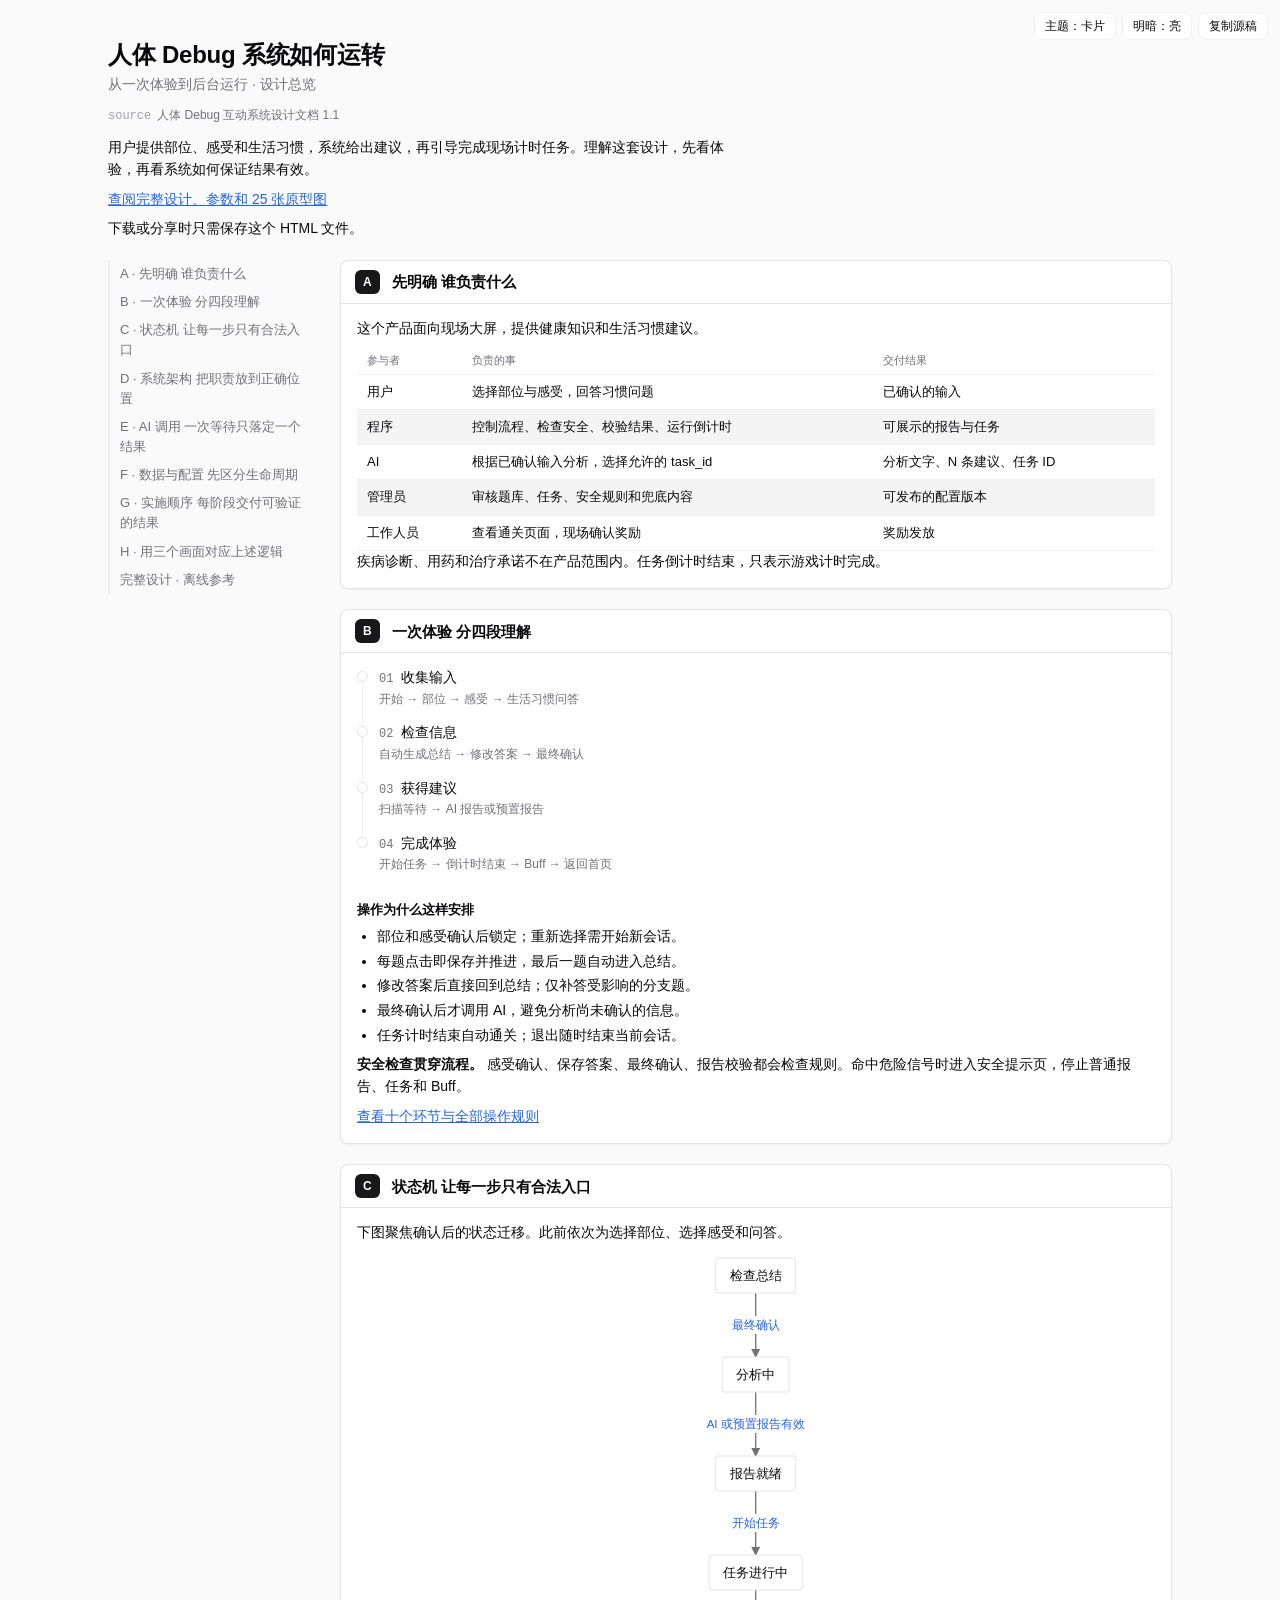
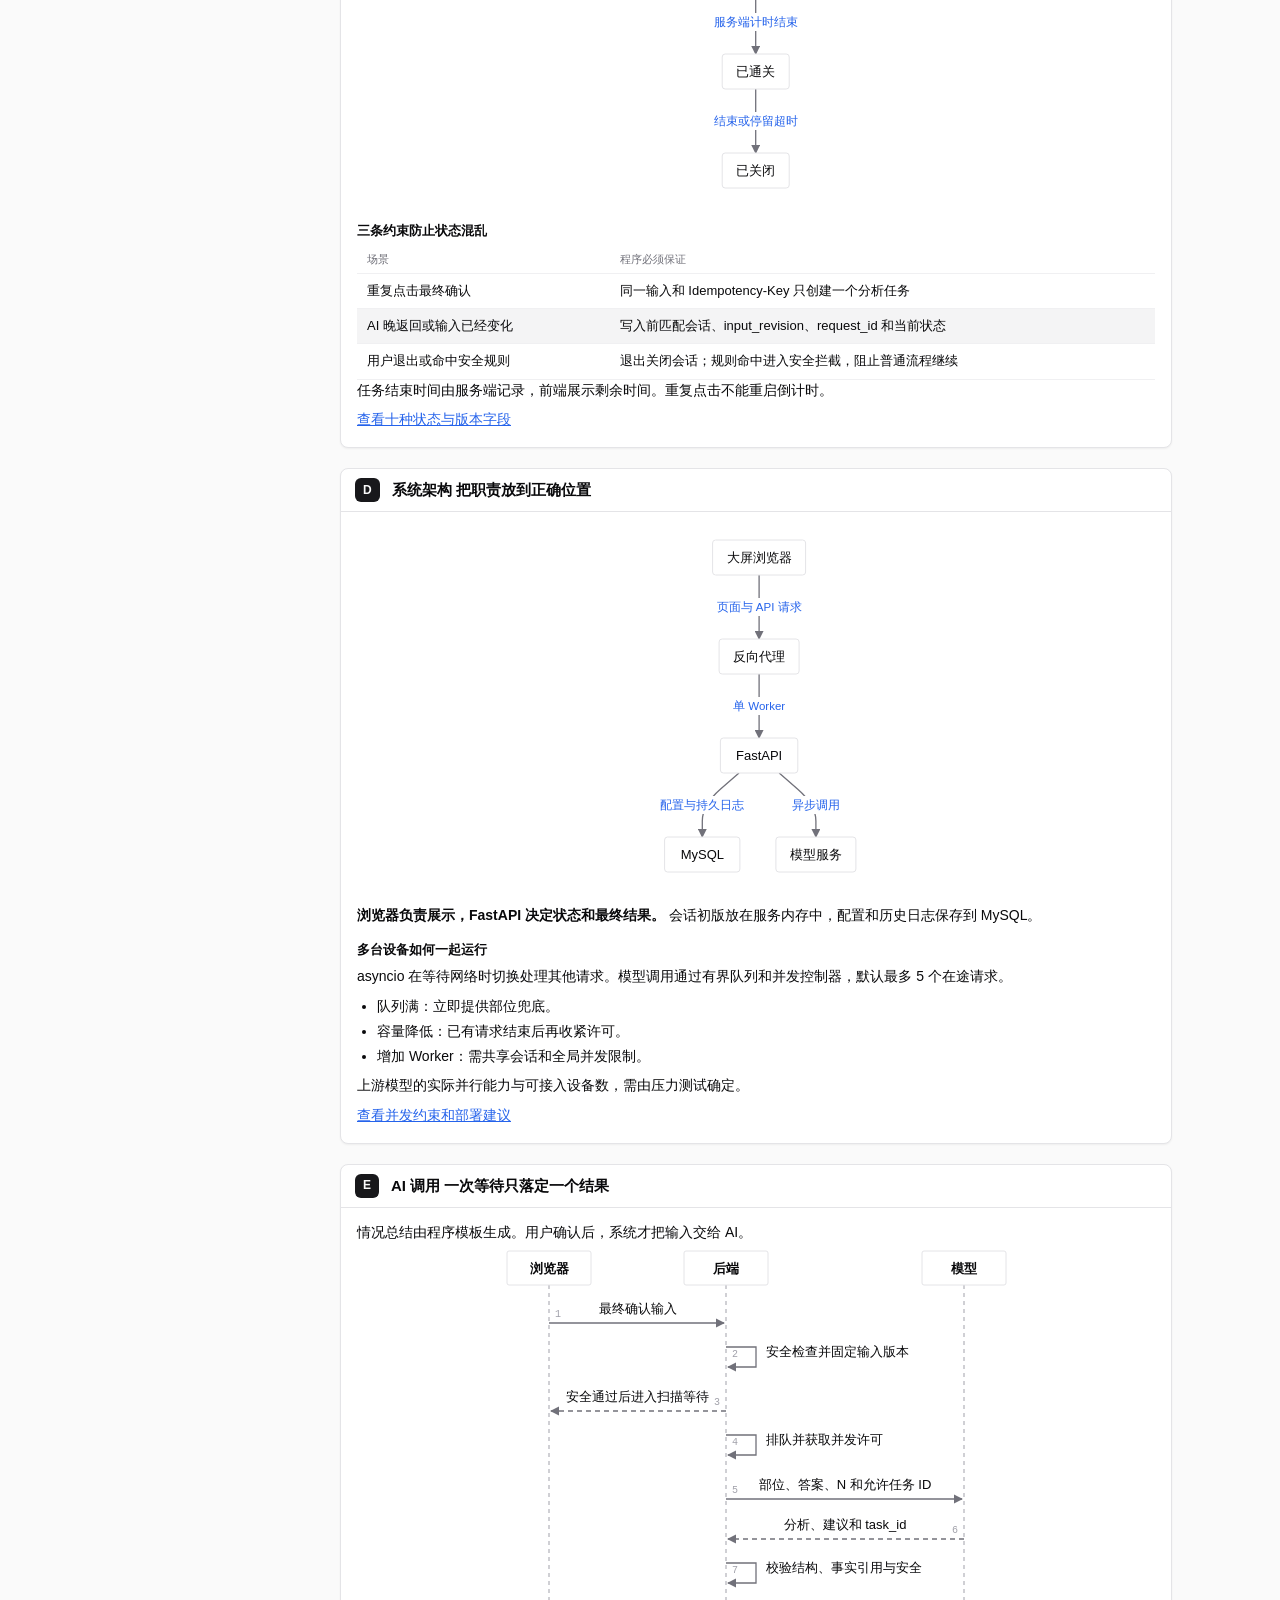
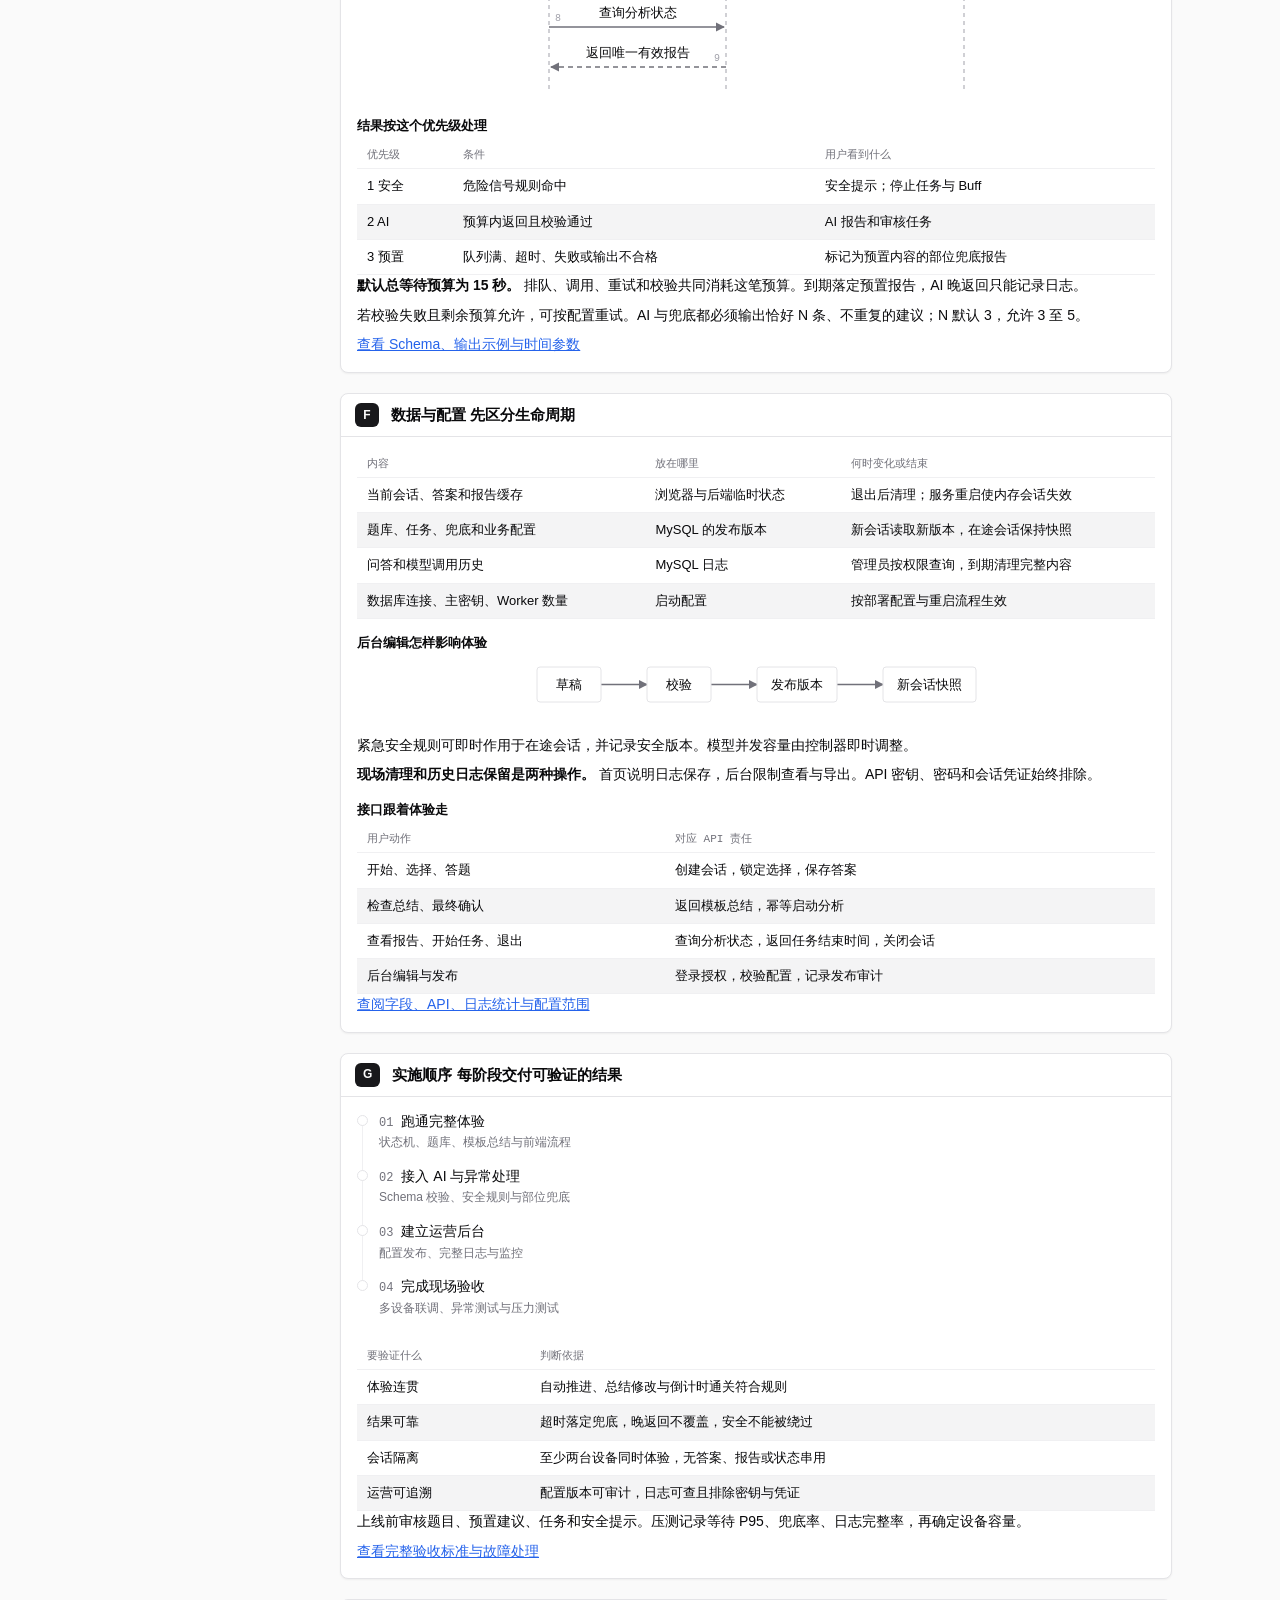
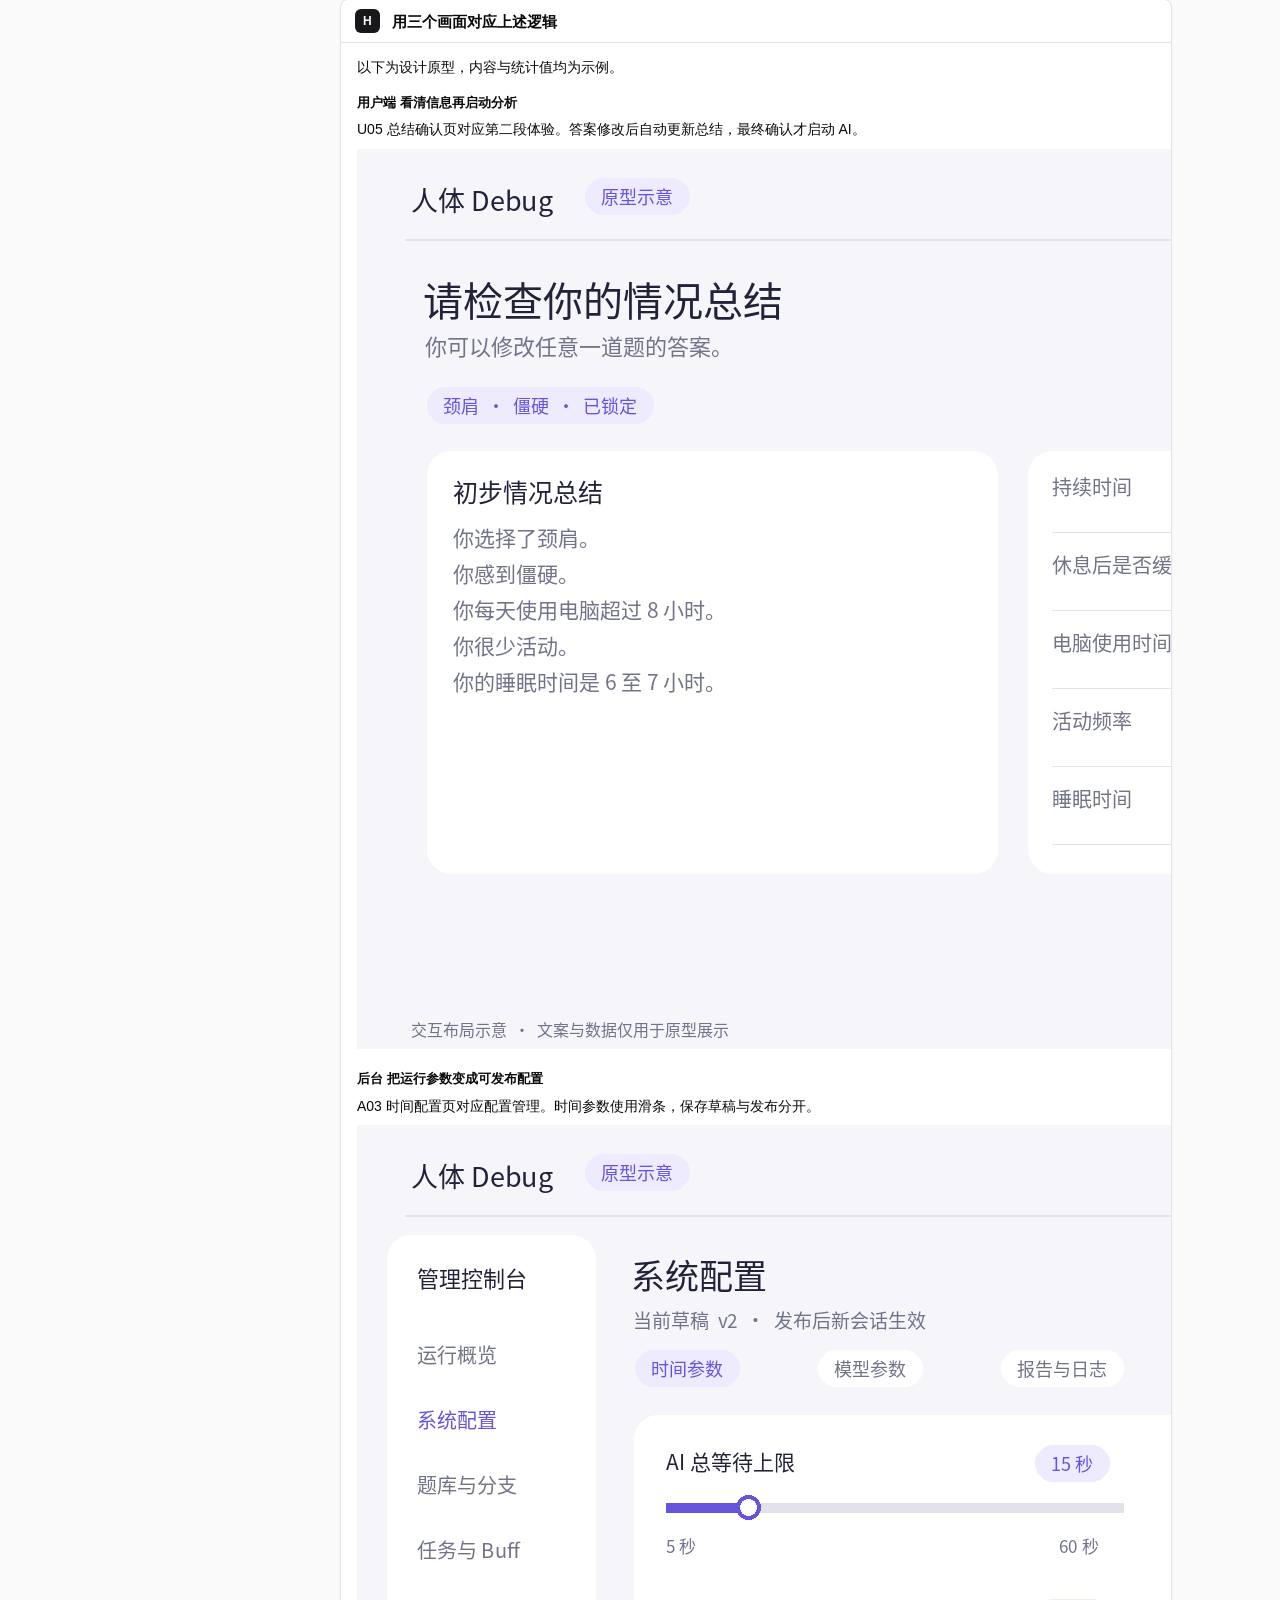
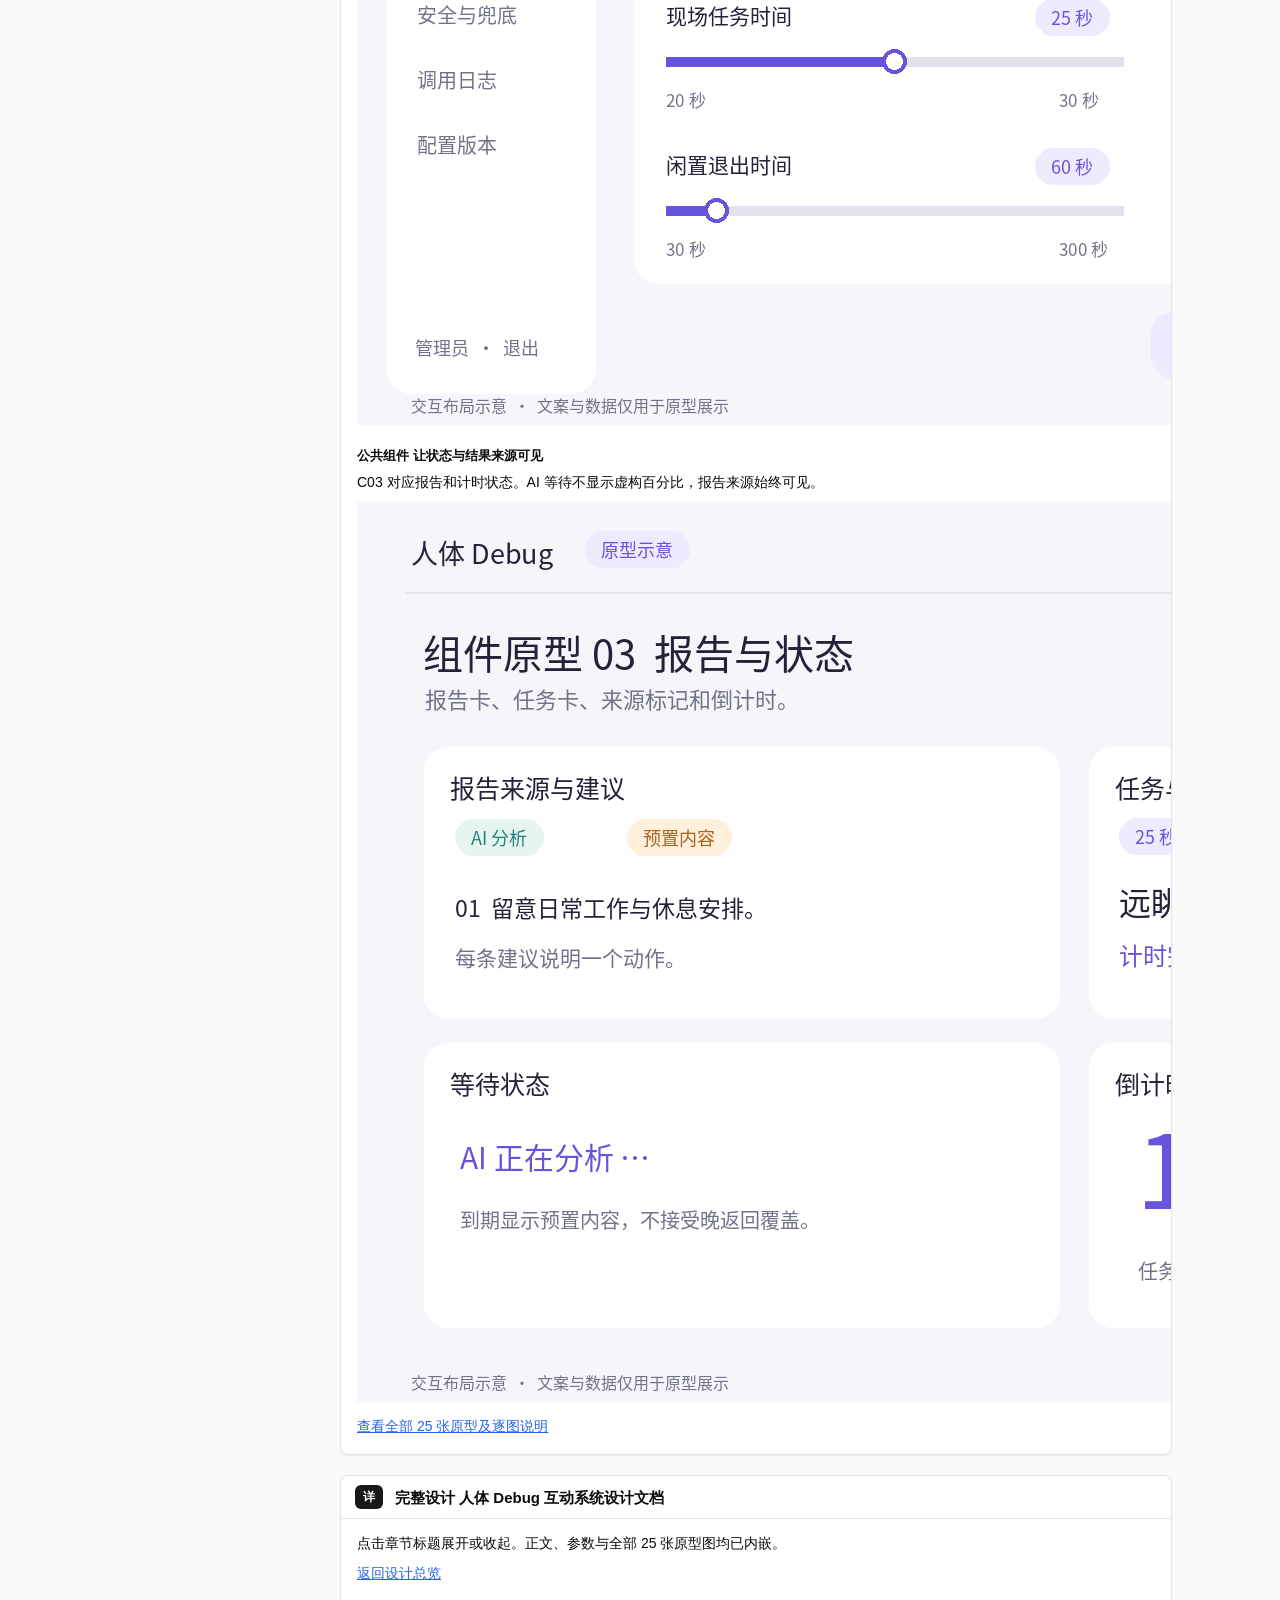
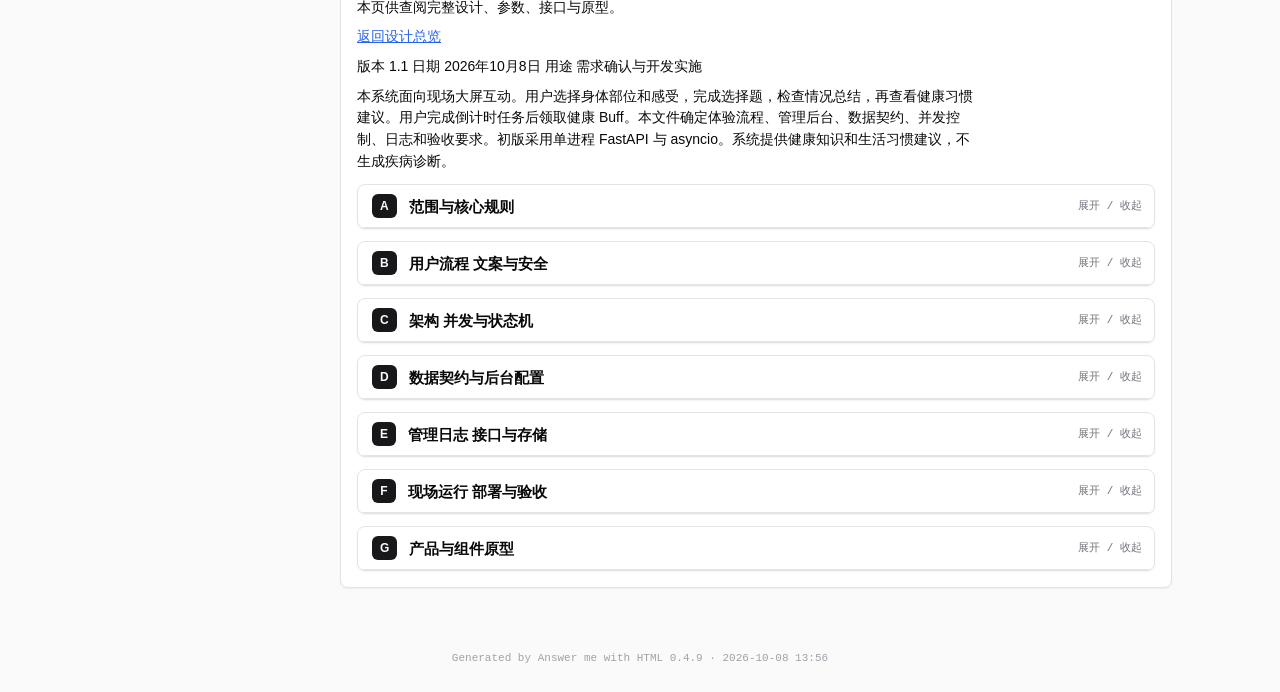
==== commit 106cd10e: "fix: embed design reference and images for standalone offline HTML downloads" ====
--- a/docs/human-debug-design/index.html
+++ b/docs/human-debug-design/index.html
@@ -1,4 +1,4 @@
-<!doctype html>
+<!DOCTYPE html>
 <html lang="zh-CN" data-theme="shadcn" data-mode="light" data-style="80">
 <head>
 <meta charset="utf-8">
@@ -439,16 +439,17 @@
 </head>
 <body>
 <div class="am-toolbar">
-<button class="am-btn" type="button" data-am="theme" data-labels="{&quot;blueprint&quot;:&quot;主题：图纸&quot;,&quot;shadcn&quot;:&quot;主题：卡片&quot;}">主题：卡片</button>
-<button class="am-btn" type="button" data-am="mode" data-labels="{&quot;auto&quot;:&quot;明暗：跟随系统&quot;,&quot;light&quot;:&quot;明暗：亮&quot;,&quot;dark&quot;:&quot;明暗：暗&quot;}">明暗：亮</button>
+<button class="am-btn" type="button" data-am="theme" data-labels='{"blueprint":"主题：图纸","shadcn":"主题：卡片"}'>主题：卡片</button>
+<button class="am-btn" type="button" data-am="mode" data-labels='{"auto":"明暗：跟随系统","light":"明暗：亮","dark":"明暗：暗"}'>明暗：亮</button>
 <button class="am-btn" type="button" data-am="copy" data-done="已复制 ✓">复制源稿</button>
 </div>
 <main class="am-doc">
 <header class="am-head"><h1>人体 Debug 系统如何运转</h1><p class="am-sub">从一次体验到后台运行 · 设计总览</p><div class="am-head-meta"><span><b>source</b>人体 Debug 互动系统设计文档 1.1</span></div><div class="am-intro am-md"><div class="am-md"><p>用户提供部位、感受和生活习惯，系统给出建议，再引导完成现场计时任务。理解这套设计，先看体验，再看系统如何保证结果有效。</p>
-<p><a href="reference.html">查阅完整设计、参数和 25 张原型图</a></p>
+<p><a href="#reference">查阅完整设计、参数和 25 张原型图</a></p>
+<p>下载或分享时只需保存这个 HTML 文件。</p>
 </div></div></header>
 <div class="am-doc-layout">
-<nav class="am-toc" aria-label="目录"><a href="#panel-A">A · 先明确 谁负责什么</a><a href="#panel-B">B · 一次体验 分四段理解</a><a href="#panel-C">C · 状态机 让每一步只有合法入口</a><a href="#panel-D">D · 系统架构 把职责放到正确位置</a><a href="#panel-E">E · AI 调用 一次等待只落定一个结果</a><a href="#panel-F">F · 数据与配置 先区分生命周期</a><a href="#panel-G">G · 实施顺序 每阶段交付可验证的结果</a><a href="#panel-H">H · 用三个画面对应上述逻辑</a></nav><div class="am-doc-body">
+<nav class="am-toc" aria-label="目录"><a href="#panel-A">A · 先明确 谁负责什么</a><a href="#panel-B">B · 一次体验 分四段理解</a><a href="#panel-C">C · 状态机 让每一步只有合法入口</a><a href="#panel-D">D · 系统架构 把职责放到正确位置</a><a href="#panel-E">E · AI 调用 一次等待只落定一个结果</a><a href="#panel-F">F · 数据与配置 先区分生命周期</a><a href="#panel-G">G · 实施顺序 每阶段交付可验证的结果</a><a href="#panel-H">H · 用三个画面对应上述逻辑</a><a href="#reference">完整设计 · 离线参考</a></nav><div class="am-doc-body">
 <section class="am-panel" id="panel-A">
 <header class="am-panel-head"><span class="am-panel-id">A</span><h2>先明确 谁负责什么</h2></header>
 <div class="am-panel-body"><div class="am-md"><p>这个产品面向现场大屏，提供健康知识和生活习惯建议。</p>
@@ -501,14 +502,14 @@
 <li>任务计时结束自动通关；退出随时结束当前会话。</li>
 </ul>
 <p><strong>安全检查贯穿流程。</strong> 感受确认、保存答案、最终确认、报告校验都会检查规则。命中危险信号时进入安全提示页，停止普通报告、任务和 Buff。</p>
-<p><a href="reference.html#panel-B">查看十个环节与全部操作规则</a></p>
+<p><a href="#reference-panel-B">查看十个环节与全部操作规则</a></p>
 </div></div>
 </section>
 <section class="am-panel" id="panel-C">
 <header class="am-panel-head"><span class="am-panel-id">C</span><h2>状态机 让每一步只有合法入口</h2></header>
 <div class="am-panel-body"><div class="am-md"><p>下图聚焦确认后的状态迁移。此前依次为选择部位、选择感受和问答。</p>
 </div>
-<figure class="am-diagram am-flow"><svg viewBox="0 0 136 558" width="136" height="558" role="img" aria-label="流程图：检查总结、分析中、报告就绪、任务进行中、已通关、已关闭" xmlns="http://www.w3.org/2000/svg"><defs><marker id="am1-arrow" viewBox="0 0 10 10" refX="9" refY="5" markerWidth="7" markerHeight="7" orient="auto-start-reverse"><path class="am-arrow" d="M0,0 L10,5 L0,10 z"/></marker></defs><g></g><g><g data-step="0"><path class="am-edge" d="M67.7,49 L67.7,65 Q67.7,81 67.7,97 L67.7,113" marker-end="url(#am1-arrow)"/><g class="am-edge-label"><rect x="39.7" y="72" width="56" height="18" rx="3"/><text x="67.7" y="81" text-anchor="middle" dominant-baseline="central">最终确认</text></g></g><g data-step="1"><path class="am-edge" d="M67.7,148 L67.7,164 Q67.7,180 67.7,196 L67.7,212" marker-end="url(#am1-arrow)"/><g class="am-edge-label"><rect x="15" y="171" width="105.5" height="18" rx="3"/><text x="67.7" y="180" text-anchor="middle" dominant-baseline="central">AI 或预置报告有效</text></g></g><g data-step="2"><path class="am-edge" d="M67.7,247 L67.7,263 Q67.7,279 67.7,295 L67.7,311" marker-end="url(#am1-arrow)"/><g class="am-edge-label"><rect x="39.7" y="270" width="56" height="18" rx="3"/><text x="67.7" y="279" text-anchor="middle" dominant-baseline="central">开始任务</text></g></g><g data-step="3"><path class="am-edge" d="M67.7,346 L67.7,362 Q67.7,378 67.7,394 L67.7,410" marker-end="url(#am1-arrow)"/><g class="am-edge-label"><rect x="22.5" y="369" width="90.5" height="18" rx="3"/><text x="67.7" y="378" text-anchor="middle" dominant-baseline="central">服务端计时结束</text></g></g><g data-step="4"><path class="am-edge" d="M67.7,445 L67.7,461 Q67.7,477 67.7,493 L67.7,509" marker-end="url(#am1-arrow)"/><g class="am-edge-label"><rect x="22.5" y="468" width="90.5" height="18" rx="3"/><text x="67.7" y="477" text-anchor="middle" dominant-baseline="central">结束或停留超时</text></g></g></g><g><g class="am-node am-node--rect" data-key="检查总结" data-step="0"><rect class="am-node-shape" x="27.7" y="14" width="80" height="35" rx="3"/><text x="67.7" y="31.5" text-anchor="middle" dominant-baseline="central">检查总结</text></g><g class="am-node am-node--rect" data-key="分析中" data-step="0"><rect class="am-node-shape" x="34.2" y="113" width="67" height="35" rx="3"/><text x="67.7" y="130.5" text-anchor="middle" dominant-baseline="central">分析中</text></g><g class="am-node am-node--rect" data-key="报告就绪" data-step="1"><rect class="am-node-shape" x="27.7" y="212" width="80" height="35" rx="3"/><text x="67.7" y="229.5" text-anchor="middle" dominant-baseline="central">报告就绪</text></g><g class="am-node am-node--rect" data-key="任务进行中" data-step="2"><rect class="am-node-shape" x="21.2" y="311" width="93" height="35" rx="3"/><text x="67.7" y="328.5" text-anchor="middle" dominant-baseline="central">任务进行中</text></g><g class="am-node am-node--rect" data-key="已通关" data-step="3"><rect class="am-node-shape" x="34.2" y="410" width="67" height="35" rx="3"/><text x="67.7" y="427.5" text-anchor="middle" dominant-baseline="central">已通关</text></g><g class="am-node am-node--rect" data-key="已关闭" data-step="4"><rect class="am-node-shape" x="34.2" y="509" width="67" height="35" rx="3"/><text x="67.7" y="526.5" text-anchor="middle" dominant-baseline="central">已关闭</text></g></g></svg></figure>
+<figure class="am-diagram am-flow"><svg viewbox="0 0 136 558" width="136" height="558" role="img" aria-label="流程图：检查总结、分析中、报告就绪、任务进行中、已通关、已关闭" xmlns="http://www.w3.org/2000/svg"><defs><marker id="am1-arrow" viewbox="0 0 10 10" refx="9" refy="5" markerwidth="7" markerheight="7" orient="auto-start-reverse"><path class="am-arrow" d="M0,0 L10,5 L0,10 z"></path></marker></defs><g></g><g><g data-step="0"><path class="am-edge" d="M67.7,49 L67.7,65 Q67.7,81 67.7,97 L67.7,113" marker-end="url(#am1-arrow)"></path><g class="am-edge-label"><rect x="39.7" y="72" width="56" height="18" rx="3"></rect><text x="67.7" y="81" text-anchor="middle" dominant-baseline="central">最终确认</text></g></g><g data-step="1"><path class="am-edge" d="M67.7,148 L67.7,164 Q67.7,180 67.7,196 L67.7,212" marker-end="url(#am1-arrow)"></path><g class="am-edge-label"><rect x="15" y="171" width="105.5" height="18" rx="3"></rect><text x="67.7" y="180" text-anchor="middle" dominant-baseline="central">AI 或预置报告有效</text></g></g><g data-step="2"><path class="am-edge" d="M67.7,247 L67.7,263 Q67.7,279 67.7,295 L67.7,311" marker-end="url(#am1-arrow)"></path><g class="am-edge-label"><rect x="39.7" y="270" width="56" height="18" rx="3"></rect><text x="67.7" y="279" text-anchor="middle" dominant-baseline="central">开始任务</text></g></g><g data-step="3"><path class="am-edge" d="M67.7,346 L67.7,362 Q67.7,378 67.7,394 L67.7,410" marker-end="url(#am1-arrow)"></path><g class="am-edge-label"><rect x="22.5" y="369" width="90.5" height="18" rx="3"></rect><text x="67.7" y="378" text-anchor="middle" dominant-baseline="central">服务端计时结束</text></g></g><g data-step="4"><path class="am-edge" d="M67.7,445 L67.7,461 Q67.7,477 67.7,493 L67.7,509" marker-end="url(#am1-arrow)"></path><g class="am-edge-label"><rect x="22.5" y="468" width="90.5" height="18" rx="3"></rect><text x="67.7" y="477" text-anchor="middle" dominant-baseline="central">结束或停留超时</text></g></g></g><g><g class="am-node am-node--rect" data-key="检查总结" data-step="0"><rect class="am-node-shape" x="27.7" y="14" width="80" height="35" rx="3"></rect><text x="67.7" y="31.5" text-anchor="middle" dominant-baseline="central">检查总结</text></g><g class="am-node am-node--rect" data-key="分析中" data-step="0"><rect class="am-node-shape" x="34.2" y="113" width="67" height="35" rx="3"></rect><text x="67.7" y="130.5" text-anchor="middle" dominant-baseline="central">分析中</text></g><g class="am-node am-node--rect" data-key="报告就绪" data-step="1"><rect class="am-node-shape" x="27.7" y="212" width="80" height="35" rx="3"></rect><text x="67.7" y="229.5" text-anchor="middle" dominant-baseline="central">报告就绪</text></g><g class="am-node am-node--rect" data-key="任务进行中" data-step="2"><rect class="am-node-shape" x="21.2" y="311" width="93" height="35" rx="3"></rect><text x="67.7" y="328.5" text-anchor="middle" dominant-baseline="central">任务进行中</text></g><g class="am-node am-node--rect" data-key="已通关" data-step="3"><rect class="am-node-shape" x="34.2" y="410" width="67" height="35" rx="3"></rect><text x="67.7" y="427.5" text-anchor="middle" dominant-baseline="central">已通关</text></g><g class="am-node am-node--rect" data-key="已关闭" data-step="4"><rect class="am-node-shape" x="34.2" y="509" width="67" height="35" rx="3"></rect><text x="67.7" y="526.5" text-anchor="middle" dominant-baseline="central">已关闭</text></g></g></svg></figure>
 <div class="am-md"><h3>三条约束防止状态混乱</h3>
 <div class="am-table-wrap"><table>
 <thead>
@@ -531,12 +532,12 @@
 </tr>
 </tbody></table></div>
 <p>任务结束时间由服务端记录，前端展示剩余时间。重复点击不能重启倒计时。</p>
-<p><a href="reference.html#panel-C">查看十种状态与版本字段</a></p>
+<p><a href="#reference-panel-C">查看十种状态与版本字段</a></p>
 </div></div>
 </section>
 <section class="am-panel" id="panel-D">
 <header class="am-panel-head"><span class="am-panel-id">D</span><h2>系统架构 把职责放到正确位置</h2></header>
-<div class="am-panel-body"><figure class="am-diagram am-flow"><svg viewBox="0 0 228 360" width="228" height="360" role="img" aria-label="流程图：大屏浏览器、反向代理、FastAPI、模型服务、MySQL" xmlns="http://www.w3.org/2000/svg"><defs><marker id="am2-arrow" viewBox="0 0 10 10" refX="9" refY="5" markerWidth="7" markerHeight="7" orient="auto-start-reverse"><path class="am-arrow" d="M0,0 L10,5 L0,10 z"/></marker></defs><g></g><g><g data-step="0"><path class="am-edge" d="M117.1,49 L117.1,65 Q117.1,81 117.1,97 L117.1,113" marker-end="url(#am2-arrow)"/><g class="am-edge-label"><rect x="70.2" y="72" width="93.7" height="18" rx="3"/><text x="117.1" y="81" text-anchor="middle" dominant-baseline="central">页面与 API 请求</text></g></g><g data-step="1"><path class="am-edge" d="M117.1,148 L117.1,164 Q117.1,180 117.1,196 L117.1,212" marker-end="url(#am2-arrow)"/><g class="am-edge-label"><rect x="86.3" y="171" width="61.5" height="18" rx="3"/><text x="117.1" y="180" text-anchor="middle" dominant-baseline="central">单 Worker</text></g></g><g data-step="2"><path class="am-edge" d="M137.2,247 L155.5,263 Q173.9,279 173.9,295 L173.9,311" marker-end="url(#am2-arrow)"/><g class="am-edge-label"><rect x="145.9" y="270" width="56" height="18" rx="3"/><text x="173.9" y="279" text-anchor="middle" dominant-baseline="central">异步调用</text></g></g><g data-step="3"><path class="am-edge" d="M97,247 L78.6,263 Q60.3,279 60.3,295 L60.3,311" marker-end="url(#am2-arrow)"/><g class="am-edge-label"><rect x="15" y="270" width="90.5" height="18" rx="3"/><text x="60.3" y="279" text-anchor="middle" dominant-baseline="central">配置与持久日志</text></g></g></g><g><g class="am-node am-node--rect" data-key="大屏浏览器" data-step="0"><rect class="am-node-shape" x="70.6" y="14" width="93" height="35" rx="3"/><text x="117.1" y="31.5" text-anchor="middle" dominant-baseline="central">大屏浏览器</text></g><g class="am-node am-node--rect" data-key="反向代理" data-step="0"><rect class="am-node-shape" x="77.1" y="113" width="80" height="35" rx="3"/><text x="117.1" y="130.5" text-anchor="middle" dominant-baseline="central">反向代理</text></g><g class="am-node am-node--rect" data-key="FastAPI" data-step="1"><rect class="am-node-shape" x="78.4" y="212" width="77.4" height="35" rx="3"/><text x="117.1" y="229.5" text-anchor="middle" dominant-baseline="central">FastAPI</text></g><g class="am-node am-node--rect" data-key="模型服务" data-step="2"><rect class="am-node-shape" x="133.9" y="311" width="80" height="35" rx="3"/><text x="173.9" y="328.5" text-anchor="middle" dominant-baseline="central">模型服务</text></g><g class="am-node am-node--rect" data-key="MySQL" data-step="3"><rect class="am-node-shape" x="22.6" y="311" width="75.3" height="35" rx="3"/><text x="60.3" y="328.5" text-anchor="middle" dominant-baseline="central">MySQL</text></g></g></svg></figure>
+<div class="am-panel-body"><figure class="am-diagram am-flow"><svg viewbox="0 0 228 360" width="228" height="360" role="img" aria-label="流程图：大屏浏览器、反向代理、FastAPI、模型服务、MySQL" xmlns="http://www.w3.org/2000/svg"><defs><marker id="am2-arrow" viewbox="0 0 10 10" refx="9" refy="5" markerwidth="7" markerheight="7" orient="auto-start-reverse"><path class="am-arrow" d="M0,0 L10,5 L0,10 z"></path></marker></defs><g></g><g><g data-step="0"><path class="am-edge" d="M117.1,49 L117.1,65 Q117.1,81 117.1,97 L117.1,113" marker-end="url(#am2-arrow)"></path><g class="am-edge-label"><rect x="70.2" y="72" width="93.7" height="18" rx="3"></rect><text x="117.1" y="81" text-anchor="middle" dominant-baseline="central">页面与 API 请求</text></g></g><g data-step="1"><path class="am-edge" d="M117.1,148 L117.1,164 Q117.1,180 117.1,196 L117.1,212" marker-end="url(#am2-arrow)"></path><g class="am-edge-label"><rect x="86.3" y="171" width="61.5" height="18" rx="3"></rect><text x="117.1" y="180" text-anchor="middle" dominant-baseline="central">单 Worker</text></g></g><g data-step="2"><path class="am-edge" d="M137.2,247 L155.5,263 Q173.9,279 173.9,295 L173.9,311" marker-end="url(#am2-arrow)"></path><g class="am-edge-label"><rect x="145.9" y="270" width="56" height="18" rx="3"></rect><text x="173.9" y="279" text-anchor="middle" dominant-baseline="central">异步调用</text></g></g><g data-step="3"><path class="am-edge" d="M97,247 L78.6,263 Q60.3,279 60.3,295 L60.3,311" marker-end="url(#am2-arrow)"></path><g class="am-edge-label"><rect x="15" y="270" width="90.5" height="18" rx="3"></rect><text x="60.3" y="279" text-anchor="middle" dominant-baseline="central">配置与持久日志</text></g></g></g><g><g class="am-node am-node--rect" data-key="大屏浏览器" data-step="0"><rect class="am-node-shape" x="70.6" y="14" width="93" height="35" rx="3"></rect><text x="117.1" y="31.5" text-anchor="middle" dominant-baseline="central">大屏浏览器</text></g><g class="am-node am-node--rect" data-key="反向代理" data-step="0"><rect class="am-node-shape" x="77.1" y="113" width="80" height="35" rx="3"></rect><text x="117.1" y="130.5" text-anchor="middle" dominant-baseline="central">反向代理</text></g><g class="am-node am-node--rect" data-key="FastAPI" data-step="1"><rect class="am-node-shape" x="78.4" y="212" width="77.4" height="35" rx="3"></rect><text x="117.1" y="229.5" text-anchor="middle" dominant-baseline="central">FastAPI</text></g><g class="am-node am-node--rect" data-key="模型服务" data-step="2"><rect class="am-node-shape" x="133.9" y="311" width="80" height="35" rx="3"></rect><text x="173.9" y="328.5" text-anchor="middle" dominant-baseline="central">模型服务</text></g><g class="am-node am-node--rect" data-key="MySQL" data-step="3"><rect class="am-node-shape" x="22.6" y="311" width="75.3" height="35" rx="3"></rect><text x="60.3" y="328.5" text-anchor="middle" dominant-baseline="central">MySQL</text></g></g></svg></figure>
 <div class="am-md"><p><strong>浏览器负责展示，FastAPI 决定状态和最终结果。</strong> 会话初版放在服务内存中，配置和历史日志保存到 MySQL。</p>
 <h3>多台设备如何一起运行</h3>
 <p>asyncio 在等待网络时切换处理其他请求。模型调用通过有界队列和并发控制器，默认最多 5 个在途请求。</p>
@@ -546,14 +547,14 @@
 <li>增加 Worker：需共享会话和全局并发限制。</li>
 </ul>
 <p>上游模型的实际并行能力与可接入设备数，需由压力测试确定。</p>
-<p><a href="reference.html#panel-C">查看并发约束和部署建议</a></p>
+<p><a href="#reference-panel-C">查看并发约束和部署建议</a></p>
 </div></div>
 </section>
 <section class="am-panel" id="panel-E">
 <header class="am-panel-head"><span class="am-panel-id">E</span><h2>AI 调用 一次等待只落定一个结果</h2></header>
 <div class="am-panel-body"><div class="am-md"><p>情况总结由程序模板生成。用户确认后，系统才把输入交给 AI。</p>
 </div>
-<figure class="am-diagram am-seq"><svg viewBox="0 0 523 454" width="523" height="454" role="img" aria-label="时序图：浏览器、后端、模型" xmlns="http://www.w3.org/2000/svg"><defs><marker id="am3-arrow" viewBox="0 0 10 10" refX="9" refY="5" markerWidth="7" markerHeight="7" orient="auto-start-reverse"><path class="am-arrow" d="M0,0 L10,5 L0,10 z"/></marker></defs><line class="am-lifeline" x1="54" y1="42" x2="54" y2="450"/><g data-key="浏览器"><rect class="am-actor" x="12" y="8" width="84" height="34" rx="2"/><text x="54" y="25" text-anchor="middle" dominant-baseline="central" font-weight="600">浏览器</text></g><line class="am-lifeline" x1="231" y1="42" x2="231" y2="450"/><g data-key="后端"><rect class="am-actor" x="189" y="8" width="84" height="34" rx="2"/><text x="231" y="25" text-anchor="middle" dominant-baseline="central" font-weight="600">后端</text></g><line class="am-lifeline" x1="469" y1="42" x2="469" y2="450"/><g data-key="模型"><rect class="am-actor" x="427" y="8" width="84" height="34" rx="2"/><text x="469" y="25" text-anchor="middle" dominant-baseline="central" font-weight="600">模型</text></g><g data-step="0"><text x="142.5" y="70" text-anchor="middle">最终确认输入</text><path class="am-edge" d="M54,80 L229,80" marker-end="url(#am3-arrow)"/><text class="am-step" x="60" y="74" text-anchor="start">1</text></g><g data-step="1"><text x="271" y="108" dominant-baseline="central">安全检查并固定输入版本</text><path class="am-edge" d="M231,104 H261 V124 H233" marker-end="url(#am3-arrow)"/><text class="am-step" x="237" y="114" text-anchor="start">2</text></g><g data-step="2"><text x="142.5" y="158" text-anchor="middle">安全通过后进入扫描等待</text><path class="am-edge am-edge--dashed" d="M231,168 L56,168" marker-end="url(#am3-arrow)"/><text class="am-step" x="225" y="162" text-anchor="end">3</text></g><g data-step="3"><text x="271" y="196" dominant-baseline="central">排队并获取并发许可</text><path class="am-edge" d="M231,192 H261 V212 H233" marker-end="url(#am3-arrow)"/><text class="am-step" x="237" y="202" text-anchor="start">4</text></g><g data-step="4"><text x="350" y="246" text-anchor="middle">部位、答案、N 和允许任务 ID</text><path class="am-edge" d="M231,256 L467,256" marker-end="url(#am3-arrow)"/><text class="am-step" x="237" y="250" text-anchor="start">5</text></g><g data-step="5"><text x="350" y="286" text-anchor="middle">分析、建议和 task_id</text><path class="am-edge am-edge--dashed" d="M469,296 L233,296" marker-end="url(#am3-arrow)"/><text class="am-step" x="463" y="290" text-anchor="end">6</text></g><g data-step="6"><text x="271" y="324" dominant-baseline="central">校验结构、事实引用与安全</text><path class="am-edge" d="M231,320 H261 V340 H233" marker-end="url(#am3-arrow)"/><text class="am-step" x="237" y="330" text-anchor="start">7</text></g><g data-step="7"><text x="142.5" y="374" text-anchor="middle">查询分析状态</text><path class="am-edge" d="M54,384 L229,384" marker-end="url(#am3-arrow)"/><text class="am-step" x="60" y="378" text-anchor="start">8</text></g><g data-step="8"><text x="142.5" y="414" text-anchor="middle">返回唯一有效报告</text><path class="am-edge am-edge--dashed" d="M231,424 L56,424" marker-end="url(#am3-arrow)"/><text class="am-step" x="225" y="418" text-anchor="end">9</text></g></svg></figure>
+<figure class="am-diagram am-seq"><svg viewbox="0 0 523 454" width="523" height="454" role="img" aria-label="时序图：浏览器、后端、模型" xmlns="http://www.w3.org/2000/svg"><defs><marker id="am3-arrow" viewbox="0 0 10 10" refx="9" refy="5" markerwidth="7" markerheight="7" orient="auto-start-reverse"><path class="am-arrow" d="M0,0 L10,5 L0,10 z"></path></marker></defs><line class="am-lifeline" x1="54" y1="42" x2="54" y2="450"></line><g data-key="浏览器"><rect class="am-actor" x="12" y="8" width="84" height="34" rx="2"></rect><text x="54" y="25" text-anchor="middle" dominant-baseline="central" font-weight="600">浏览器</text></g><line class="am-lifeline" x1="231" y1="42" x2="231" y2="450"></line><g data-key="后端"><rect class="am-actor" x="189" y="8" width="84" height="34" rx="2"></rect><text x="231" y="25" text-anchor="middle" dominant-baseline="central" font-weight="600">后端</text></g><line class="am-lifeline" x1="469" y1="42" x2="469" y2="450"></line><g data-key="模型"><rect class="am-actor" x="427" y="8" width="84" height="34" rx="2"></rect><text x="469" y="25" text-anchor="middle" dominant-baseline="central" font-weight="600">模型</text></g><g data-step="0"><text x="142.5" y="70" text-anchor="middle">最终确认输入</text><path class="am-edge" d="M54,80 L229,80" marker-end="url(#am3-arrow)"></path><text class="am-step" x="60" y="74" text-anchor="start">1</text></g><g data-step="1"><text x="271" y="108" dominant-baseline="central">安全检查并固定输入版本</text><path class="am-edge" d="M231,104 H261 V124 H233" marker-end="url(#am3-arrow)"></path><text class="am-step" x="237" y="114" text-anchor="start">2</text></g><g data-step="2"><text x="142.5" y="158" text-anchor="middle">安全通过后进入扫描等待</text><path class="am-edge am-edge--dashed" d="M231,168 L56,168" marker-end="url(#am3-arrow)"></path><text class="am-step" x="225" y="162" text-anchor="end">3</text></g><g data-step="3"><text x="271" y="196" dominant-baseline="central">排队并获取并发许可</text><path class="am-edge" d="M231,192 H261 V212 H233" marker-end="url(#am3-arrow)"></path><text class="am-step" x="237" y="202" text-anchor="start">4</text></g><g data-step="4"><text x="350" y="246" text-anchor="middle">部位、答案、N 和允许任务 ID</text><path class="am-edge" d="M231,256 L467,256" marker-end="url(#am3-arrow)"></path><text class="am-step" x="237" y="250" text-anchor="start">5</text></g><g data-step="5"><text x="350" y="286" text-anchor="middle">分析、建议和 task_id</text><path class="am-edge am-edge--dashed" d="M469,296 L233,296" marker-end="url(#am3-arrow)"></path><text class="am-step" x="463" y="290" text-anchor="end">6</text></g><g data-step="6"><text x="271" y="324" dominant-baseline="central">校验结构、事实引用与安全</text><path class="am-edge" d="M231,320 H261 V340 H233" marker-end="url(#am3-arrow)"></path><text class="am-step" x="237" y="330" text-anchor="start">7</text></g><g data-step="7"><text x="142.5" y="374" text-anchor="middle">查询分析状态</text><path class="am-edge" d="M54,384 L229,384" marker-end="url(#am3-arrow)"></path><text class="am-step" x="60" y="378" text-anchor="start">8</text></g><g data-step="8"><text x="142.5" y="414" text-anchor="middle">返回唯一有效报告</text><path class="am-edge am-edge--dashed" d="M231,424 L56,424" marker-end="url(#am3-arrow)"></path><text class="am-step" x="225" y="418" text-anchor="end">9</text></g></svg></figure>
 <div class="am-md"><h3>结果按这个优先级处理</h3>
 <div class="am-table-wrap"><table>
 <thead>
@@ -581,7 +582,7 @@
 </tbody></table></div>
 <p><strong>默认总等待预算为 15 秒。</strong> 排队、调用、重试和校验共同消耗这笔预算。到期落定预置报告，AI 晚返回只能记录日志。</p>
 <p>若校验失败且剩余预算允许，可按配置重试。AI 与兜底都必须输出恰好 N 条、不重复的建议；N 默认 3，允许 3 至 5。</p>
-<p><a href="reference.html#panel-D">查看 Schema、输出示例与时间参数</a></p>
+<p><a href="#reference-panel-D">查看 Schema、输出示例与时间参数</a></p>
 </div></div>
 </section>
 <section class="am-panel" id="panel-F">
@@ -617,7 +618,7 @@
 </tbody></table></div>
 <h3>后台编辑怎样影响体验</h3>
 </div>
-<figure class="am-diagram am-flow"><svg viewBox="0 0 467 63" width="467" height="63" role="img" aria-label="流程图：草稿、校验、发布版本、新会话快照" xmlns="http://www.w3.org/2000/svg"><defs><marker id="am4-arrow" viewBox="0 0 10 10" refX="9" refY="5" markerWidth="7" markerHeight="7" orient="auto-start-reverse"><path class="am-arrow" d="M0,0 L10,5 L0,10 z"/></marker></defs><g></g><g><g data-step="0"><path class="am-edge" d="M78,31.5 L89.5,31.5 Q101,31.5 112.5,31.5 L124,31.5" marker-end="url(#am4-arrow)"/></g><g data-step="0"><path class="am-edge" d="M188,31.5 L199.5,31.5 Q211,31.5 222.5,31.5 L234,31.5" marker-end="url(#am4-arrow)"/></g><g data-step="0"><path class="am-edge" d="M314,31.5 L325.5,31.5 Q337,31.5 348.5,31.5 L360,31.5" marker-end="url(#am4-arrow)"/></g></g><g><g class="am-node am-node--rect" data-key="草稿" data-step="0"><rect class="am-node-shape" x="14" y="14" width="64" height="35" rx="3"/><text x="46" y="31.5" text-anchor="middle" dominant-baseline="central">草稿</text></g><g class="am-node am-node--rect" data-key="校验" data-step="0"><rect class="am-node-shape" x="124" y="14" width="64" height="35" rx="3"/><text x="156" y="31.5" text-anchor="middle" dominant-baseline="central">校验</text></g><g class="am-node am-node--rect" data-key="发布版本" data-step="0"><rect class="am-node-shape" x="234" y="14" width="80" height="35" rx="3"/><text x="274" y="31.5" text-anchor="middle" dominant-baseline="central">发布版本</text></g><g class="am-node am-node--rect" data-key="新会话快照" data-step="0"><rect class="am-node-shape" x="360" y="14" width="93" height="35" rx="3"/><text x="406.5" y="31.5" text-anchor="middle" dominant-baseline="central">新会话快照</text></g></g></svg></figure>
+<figure class="am-diagram am-flow"><svg viewbox="0 0 467 63" width="467" height="63" role="img" aria-label="流程图：草稿、校验、发布版本、新会话快照" xmlns="http://www.w3.org/2000/svg"><defs><marker id="am4-arrow" viewbox="0 0 10 10" refx="9" refy="5" markerwidth="7" markerheight="7" orient="auto-start-reverse"><path class="am-arrow" d="M0,0 L10,5 L0,10 z"></path></marker></defs><g></g><g><g data-step="0"><path class="am-edge" d="M78,31.5 L89.5,31.5 Q101,31.5 112.5,31.5 L124,31.5" marker-end="url(#am4-arrow)"></path></g><g data-step="0"><path class="am-edge" d="M188,31.5 L199.5,31.5 Q211,31.5 222.5,31.5 L234,31.5" marker-end="url(#am4-arrow)"></path></g><g data-step="0"><path class="am-edge" d="M314,31.5 L325.5,31.5 Q337,31.5 348.5,31.5 L360,31.5" marker-end="url(#am4-arrow)"></path></g></g><g><g class="am-node am-node--rect" data-key="草稿" data-step="0"><rect class="am-node-shape" x="14" y="14" width="64" height="35" rx="3"></rect><text x="46" y="31.5" text-anchor="middle" dominant-baseline="central">草稿</text></g><g class="am-node am-node--rect" data-key="校验" data-step="0"><rect class="am-node-shape" x="124" y="14" width="64" height="35" rx="3"></rect><text x="156" y="31.5" text-anchor="middle" dominant-baseline="central">校验</text></g><g class="am-node am-node--rect" data-key="发布版本" data-step="0"><rect class="am-node-shape" x="234" y="14" width="80" height="35" rx="3"></rect><text x="274" y="31.5" text-anchor="middle" dominant-baseline="central">发布版本</text></g><g class="am-node am-node--rect" data-key="新会话快照" data-step="0"><rect class="am-node-shape" x="360" y="14" width="93" height="35" rx="3"></rect><text x="406.5" y="31.5" text-anchor="middle" dominant-baseline="central">新会话快照</text></g></g></svg></figure>
 <div class="am-md"><p>紧急安全规则可即时作用于在途会话，并记录安全版本。模型并发容量由控制器即时调整。</p>
 <p><strong>现场清理和历史日志保留是两种操作。</strong> 首页说明日志保存，后台限制查看与导出。API 密钥、密码和会话凭证始终排除。</p>
 <h3>接口跟着体验走</h3>
@@ -645,7 +646,7 @@
 <td>登录授权，校验配置，记录发布审计</td>
 </tr>
 </tbody></table></div>
-<p><a href="reference.html#panel-E">查阅字段、API、日志统计与配置范围</a></p>
+<p><a href="#reference-panel-E">查阅字段、API、日志统计与配置范围</a></p>
 </div></div>
 </section>
 <section class="am-panel" id="panel-G">
@@ -676,7 +677,7 @@
 </tr>
 </tbody></table></div>
 <p>上线前审核题目、预置建议、任务和安全提示。压测记录等待 P95、兜底率、日志完整率，再确定设备容量。</p>
-<p><a href="reference.html#panel-F">查看完整验收标准与故障处理</a></p>
+<p><a href="#reference-panel-F">查看完整验收标准与故障处理</a></p>
 </div></div>
 </section>
 <section class="am-panel" id="panel-H">
@@ -684,20 +685,714 @@
 <div class="am-panel-body"><div class="am-md"><p>以下为设计原型，内容与统计值均为示例。</p>
 <h3>用户端 看清信息再启动分析</h3>
 <p>U05 总结确认页对应第二段体验。答案修改后自动更新总结，最终确认才启动 AI。</p>
-<p><img src="assets/prototype-05.png" alt="U05 情况总结确认页"></p>
+<p><img src="[data-uri]" alt="U05 情况总结确认页"></p>
 <h3>后台 把运行参数变成可发布配置</h3>
 <p>A03 时间配置页对应配置管理。时间参数使用滑条，保存草稿与发布分开。</p>
-<p><img src="assets/prototype-14.png" alt="A03 后台时间参数配置页"></p>
+<p><img src="[data-uri]" alt="A03 后台时间参数配置页"></p>
 <h3>公共组件 让状态与结果来源可见</h3>
 <p>C03 对应报告和计时状态。AI 等待不显示虚构百分比，报告来源始终可见。</p>
-<p><img src="assets/prototype-24.png" alt="C03 组件原型 报告与状态"></p>
-<p><a href="reference.html#panel-G">查看全部 25 张原型及逐图说明</a></p>
+<p><img src="[data-uri]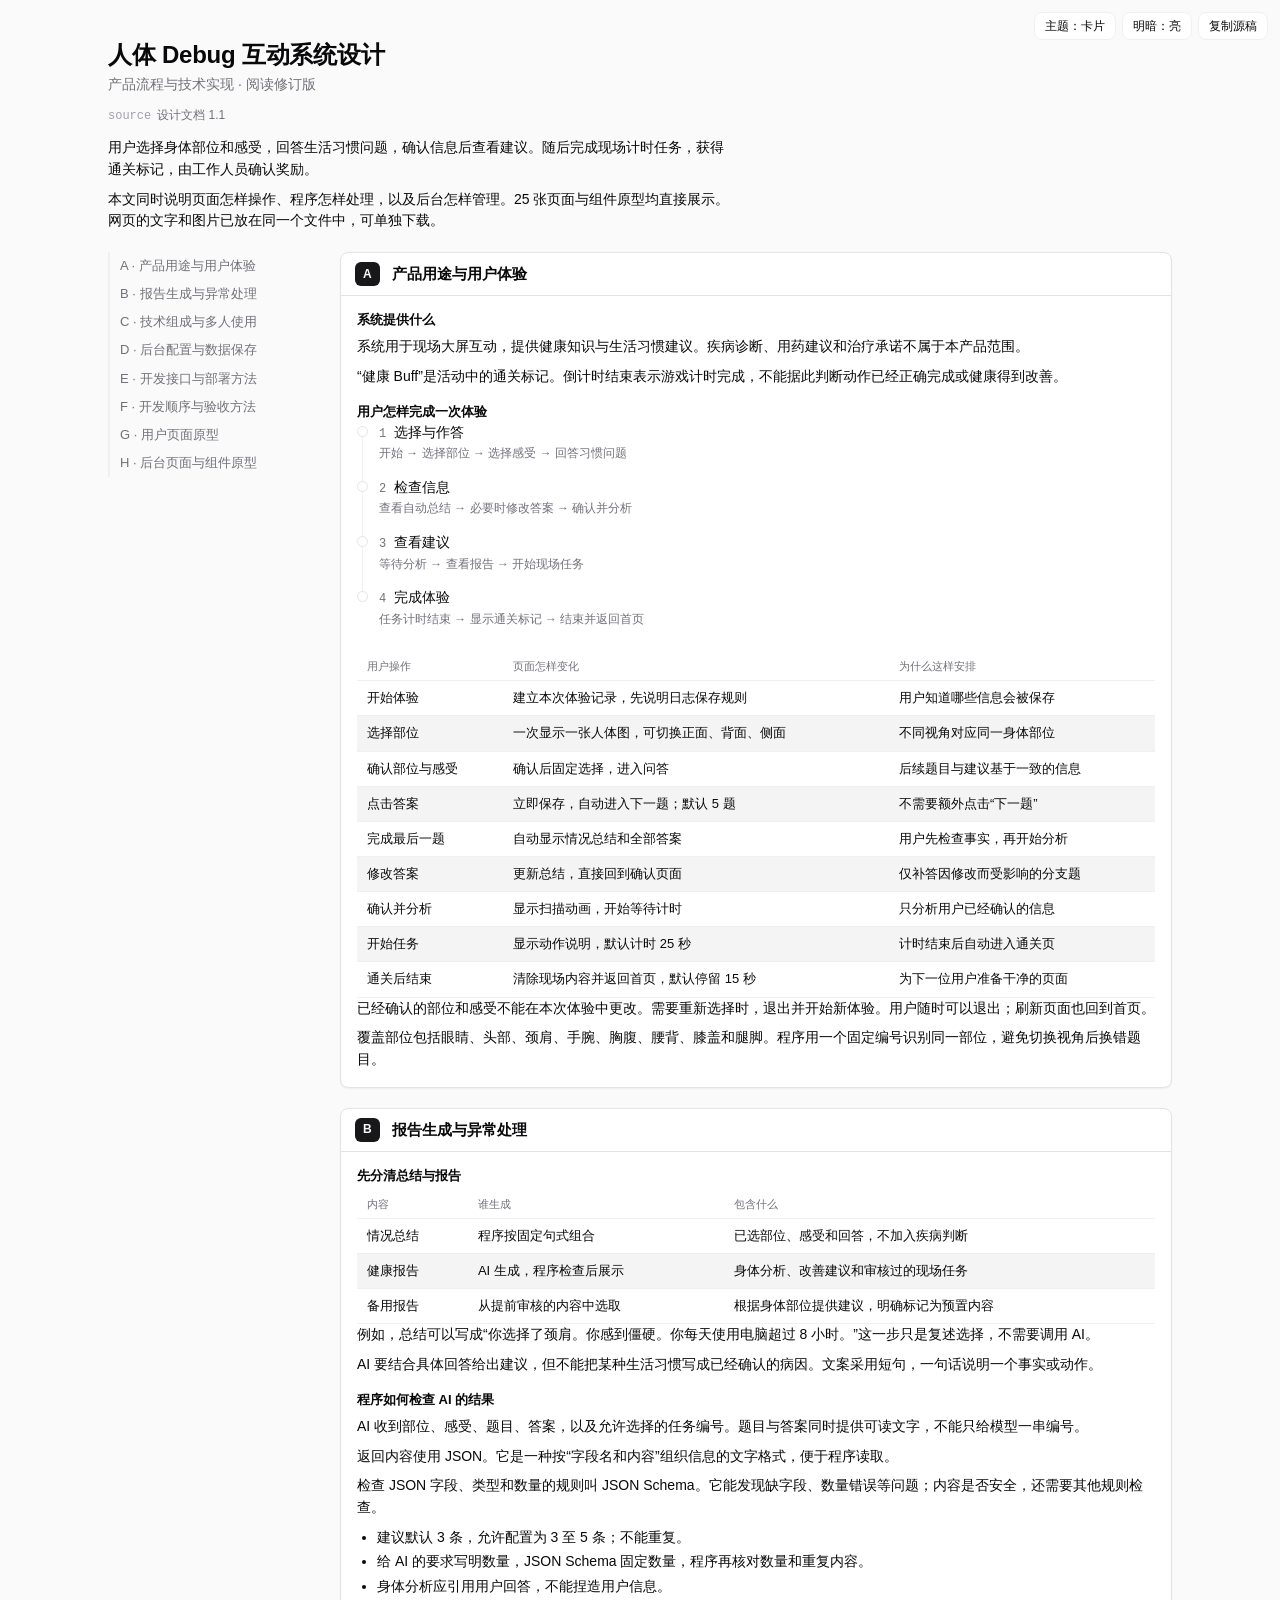
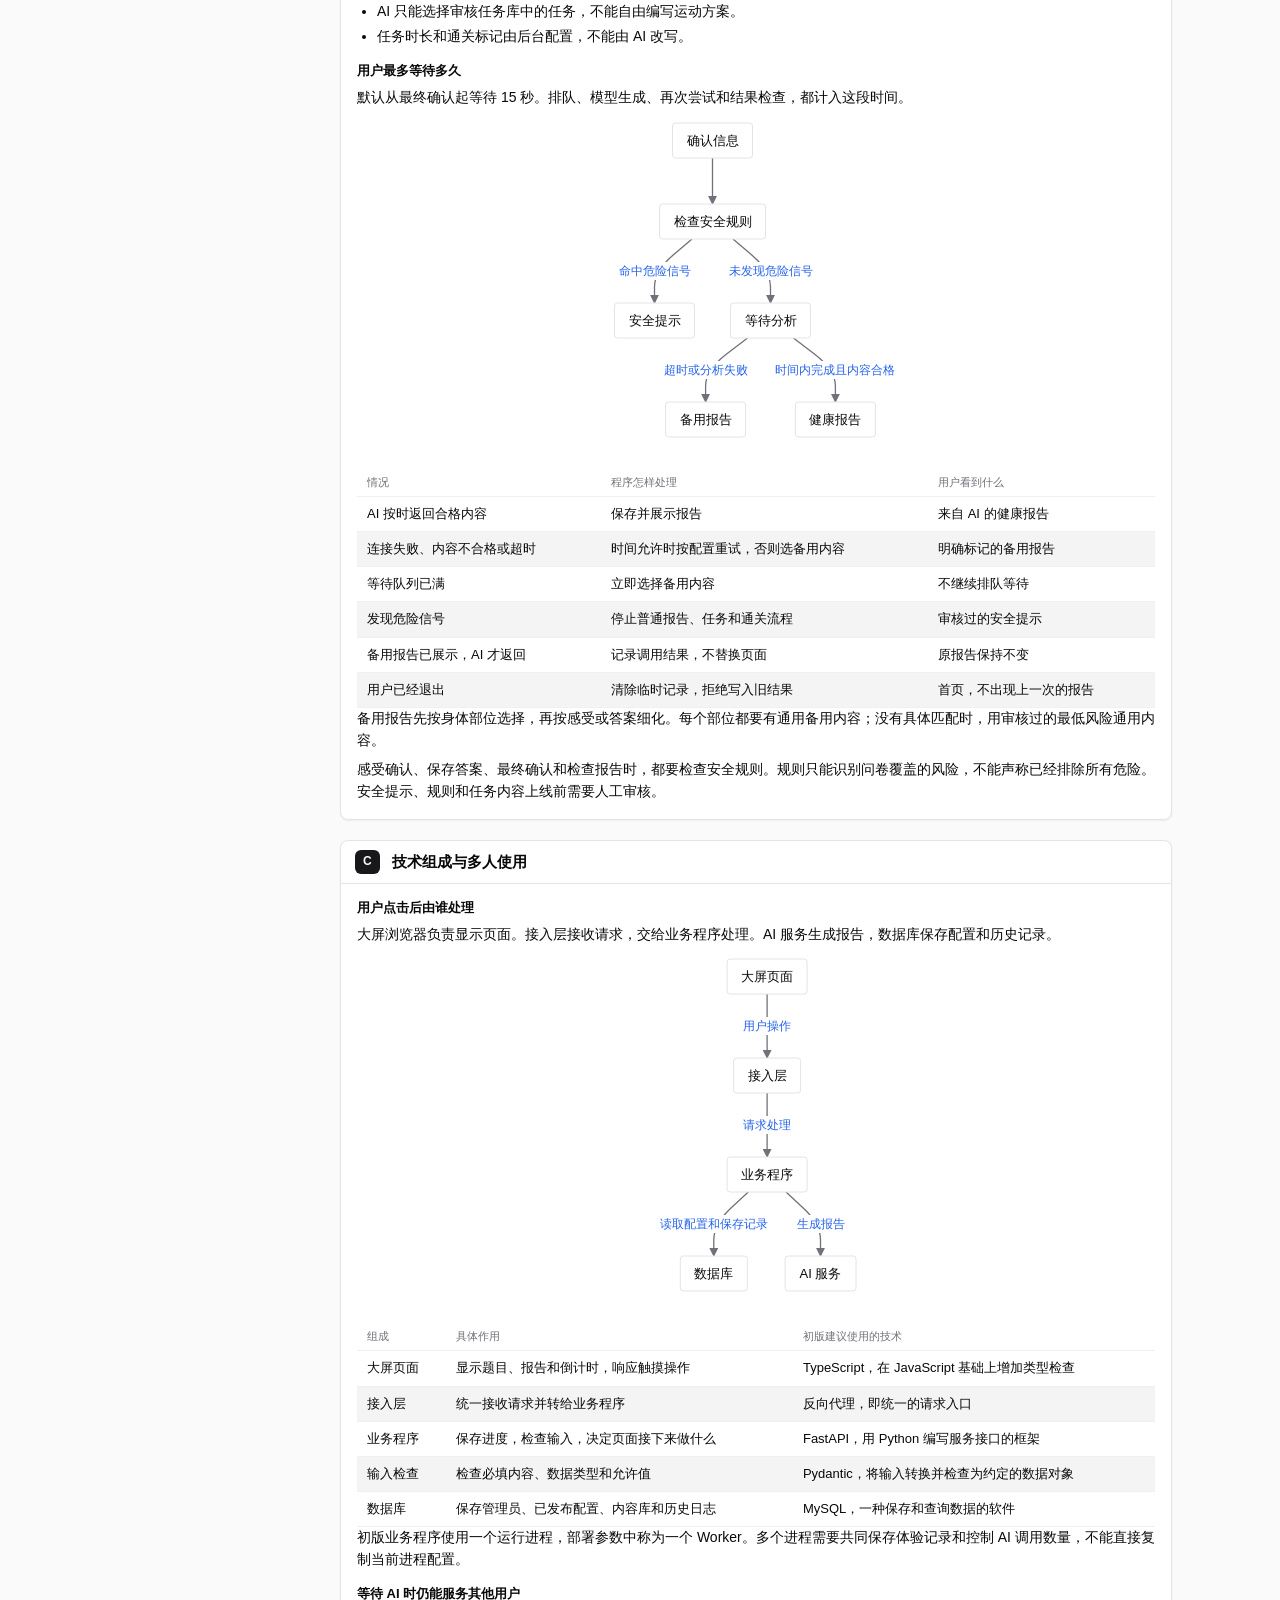
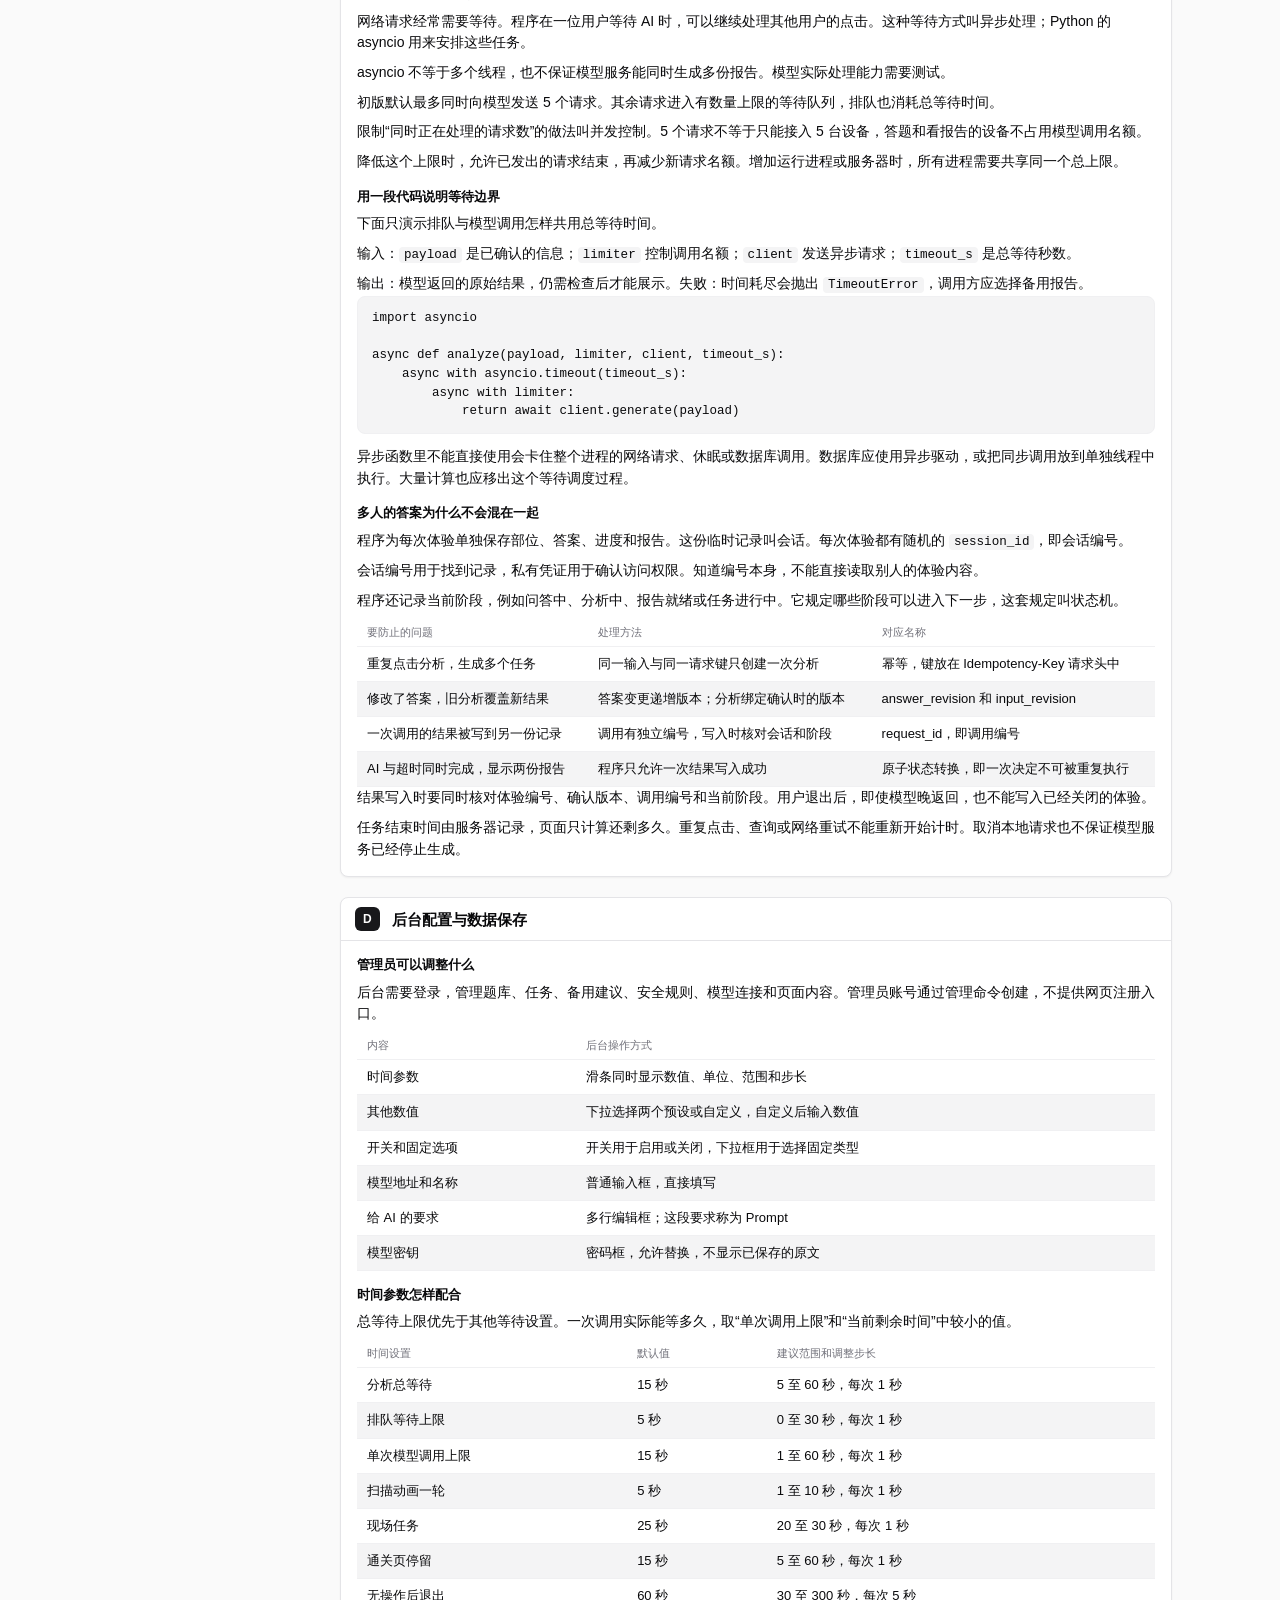
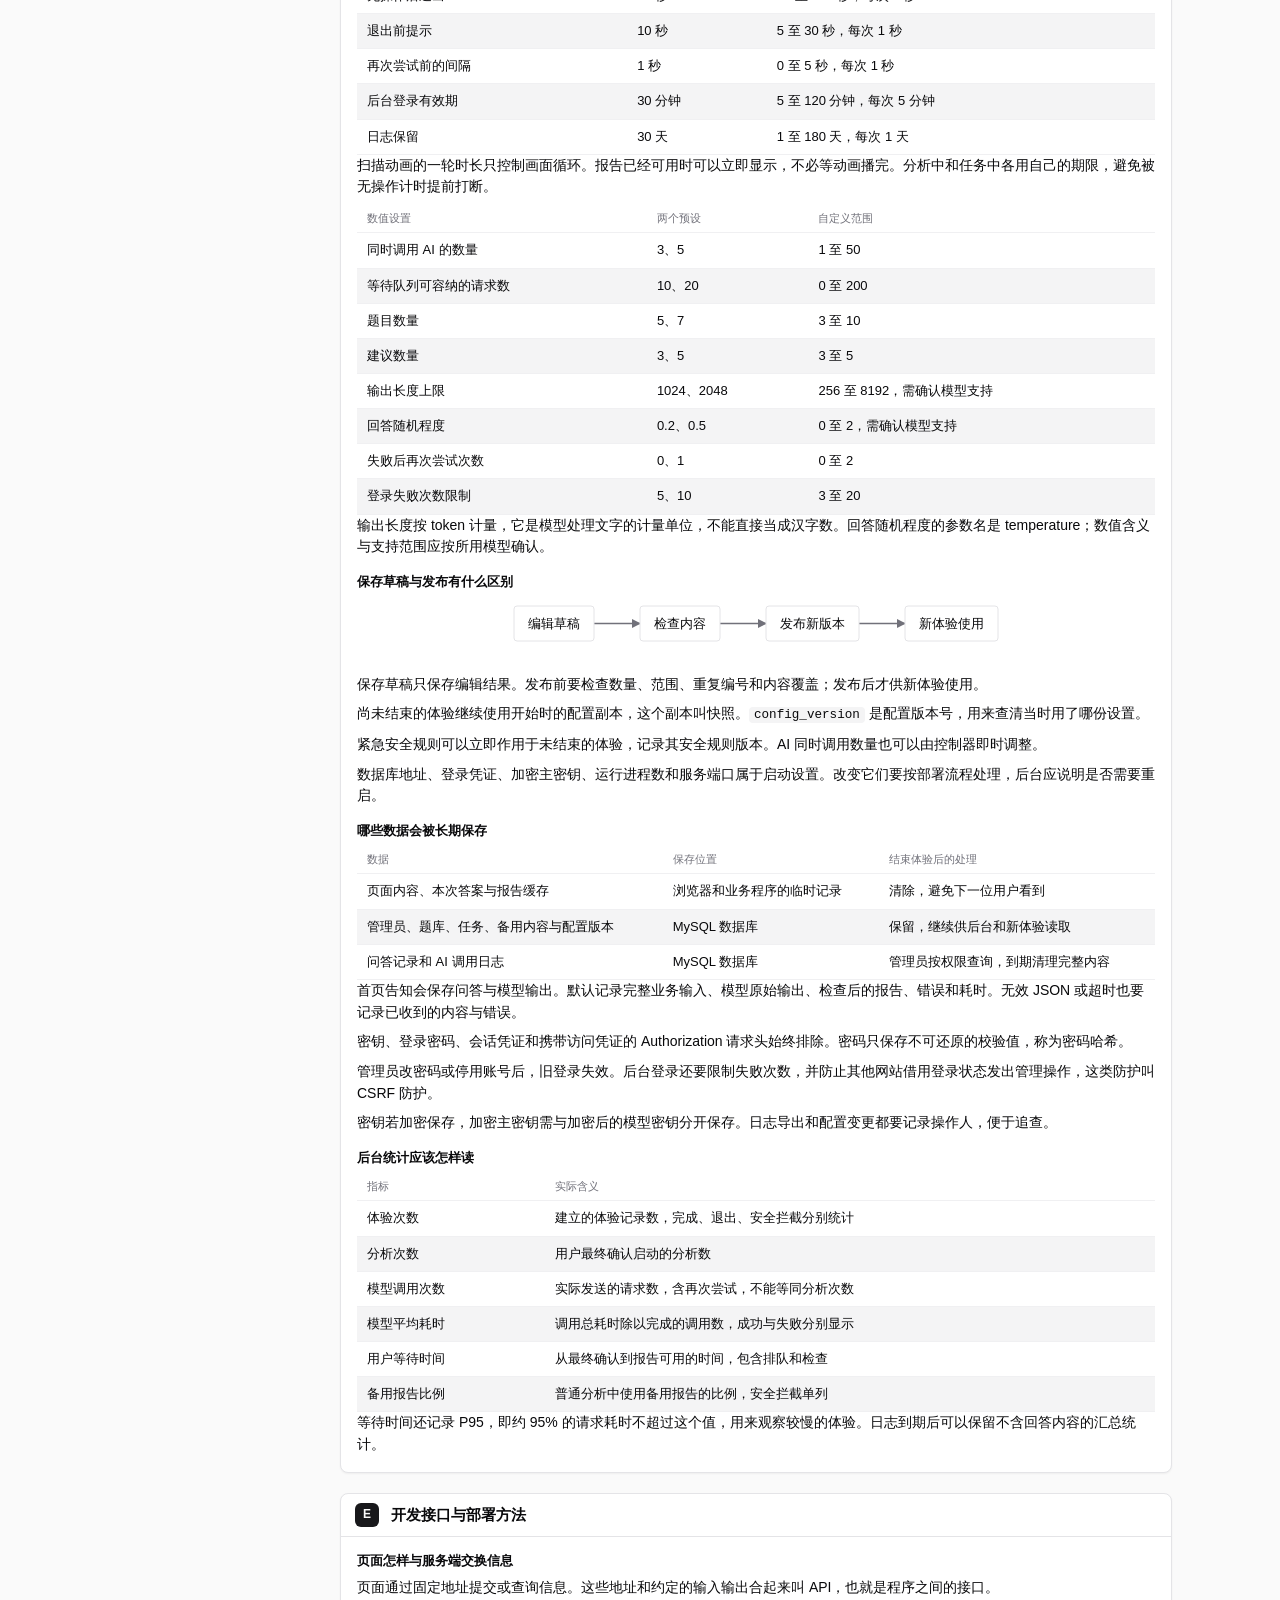
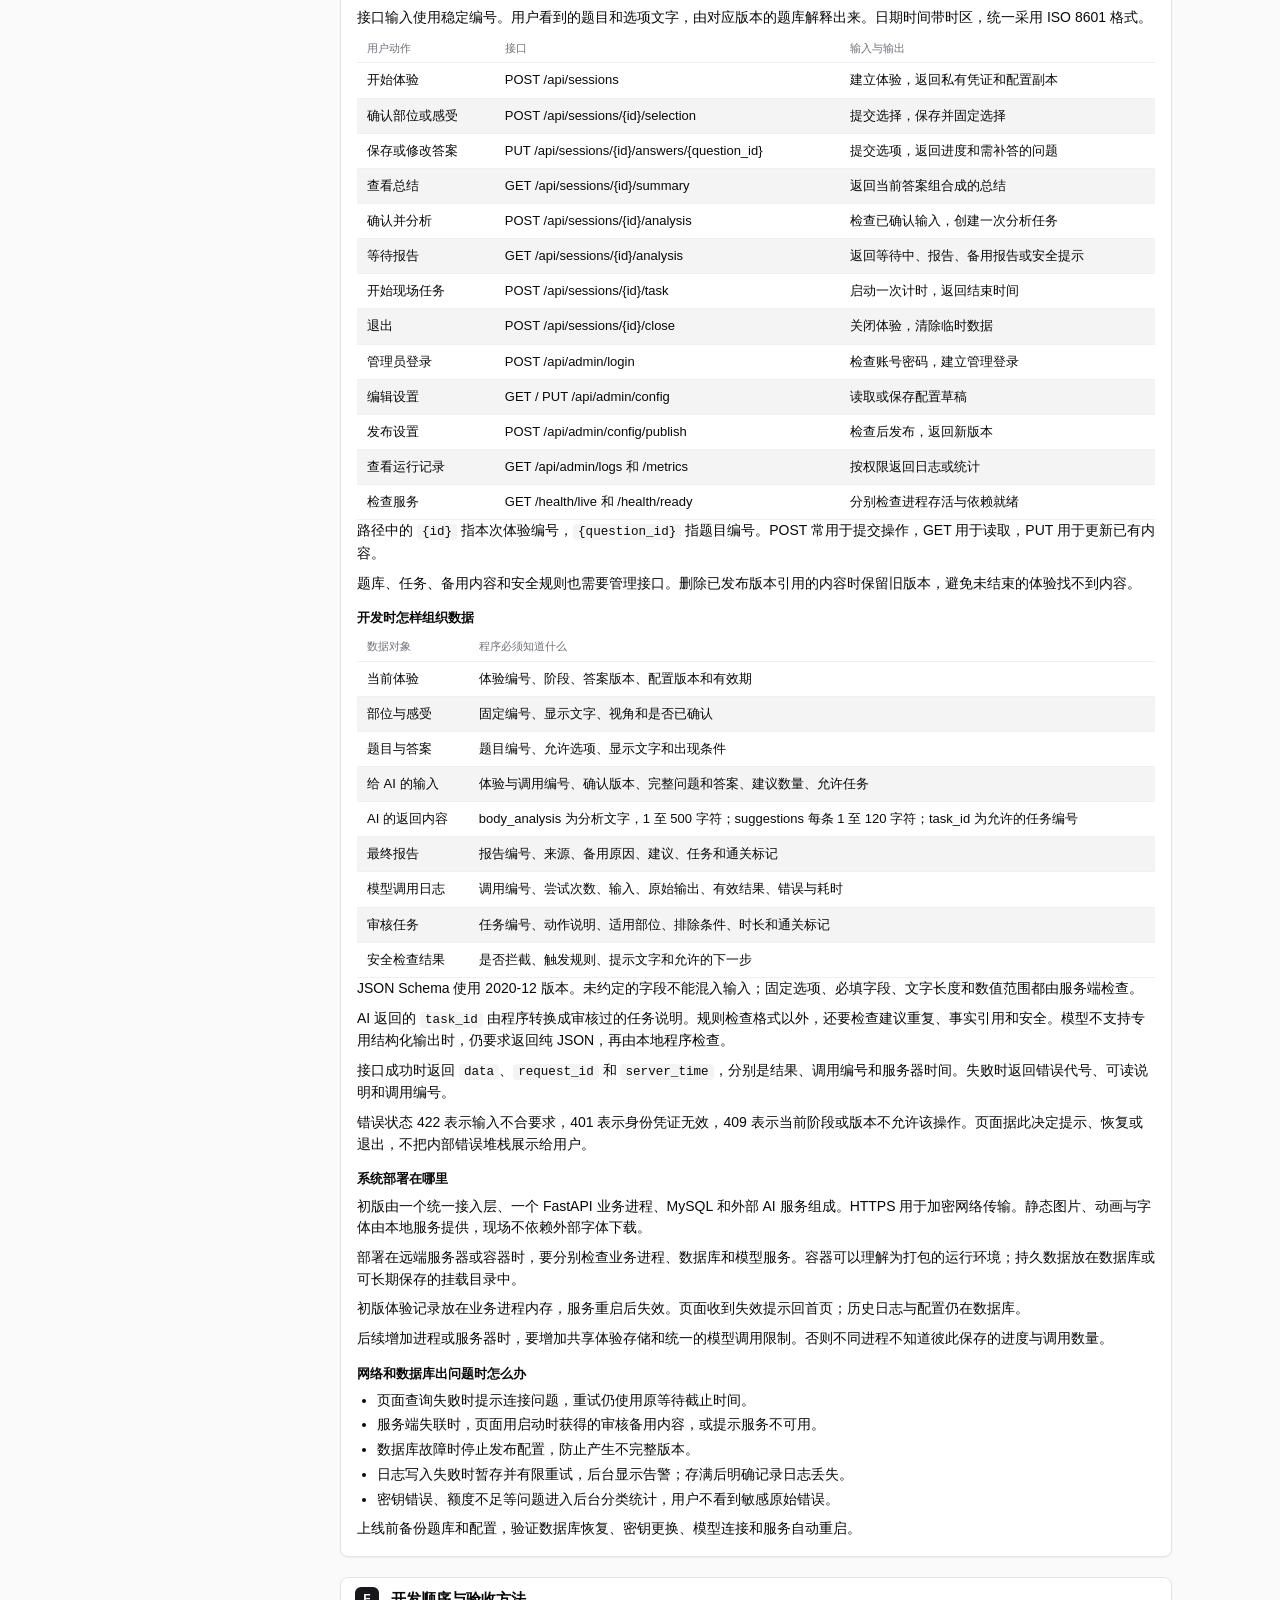
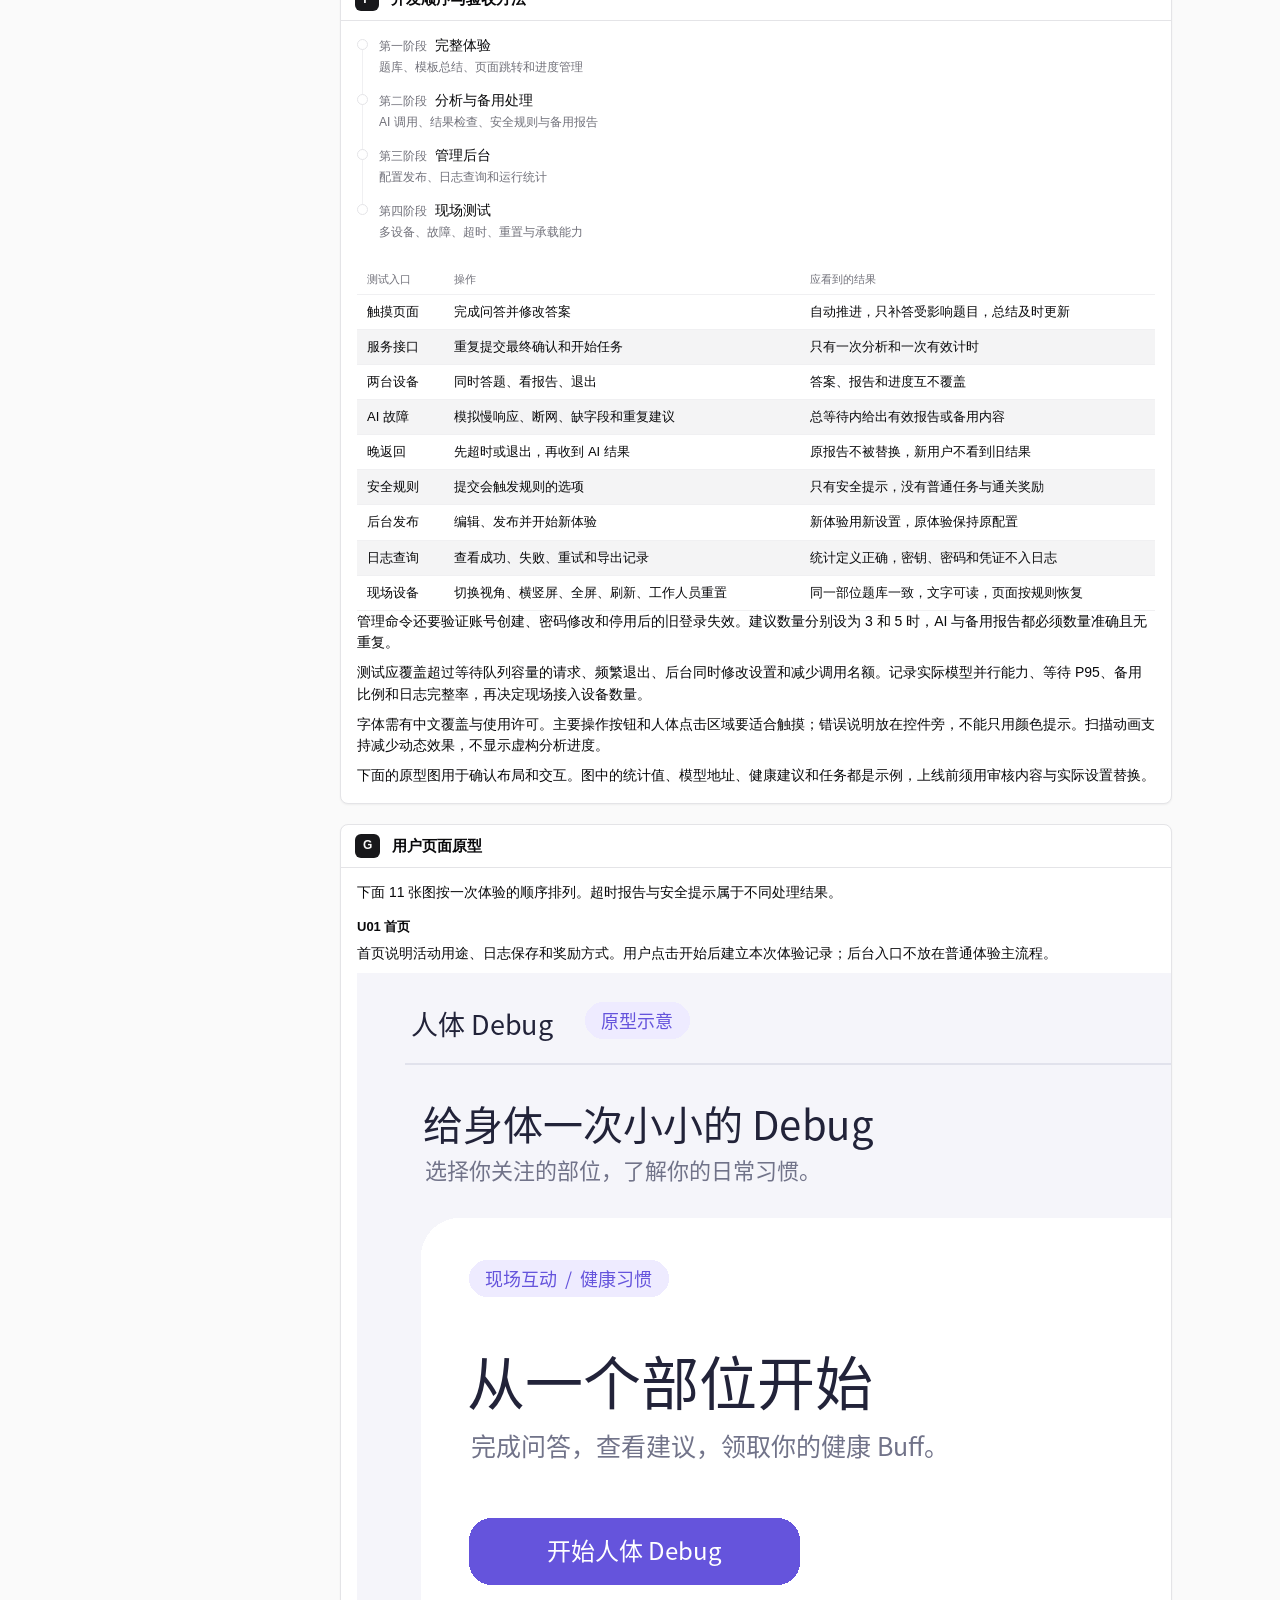
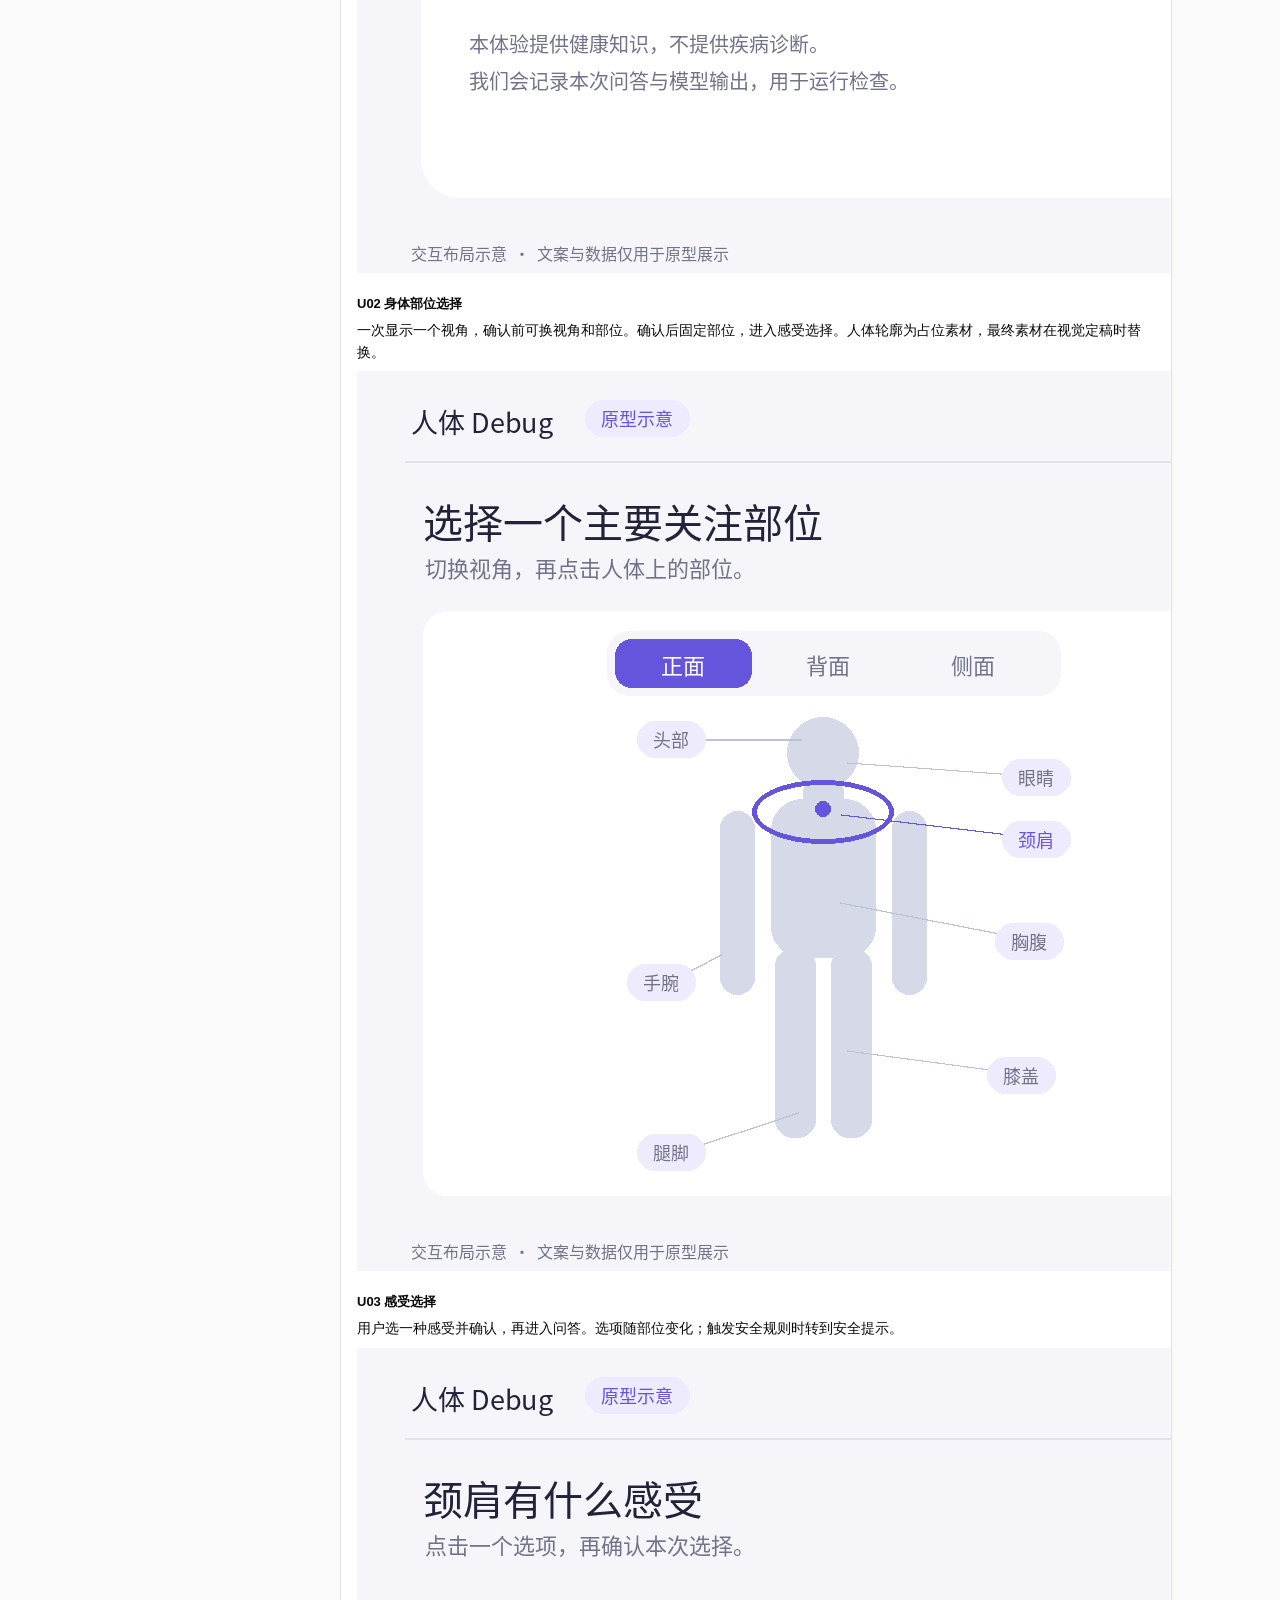
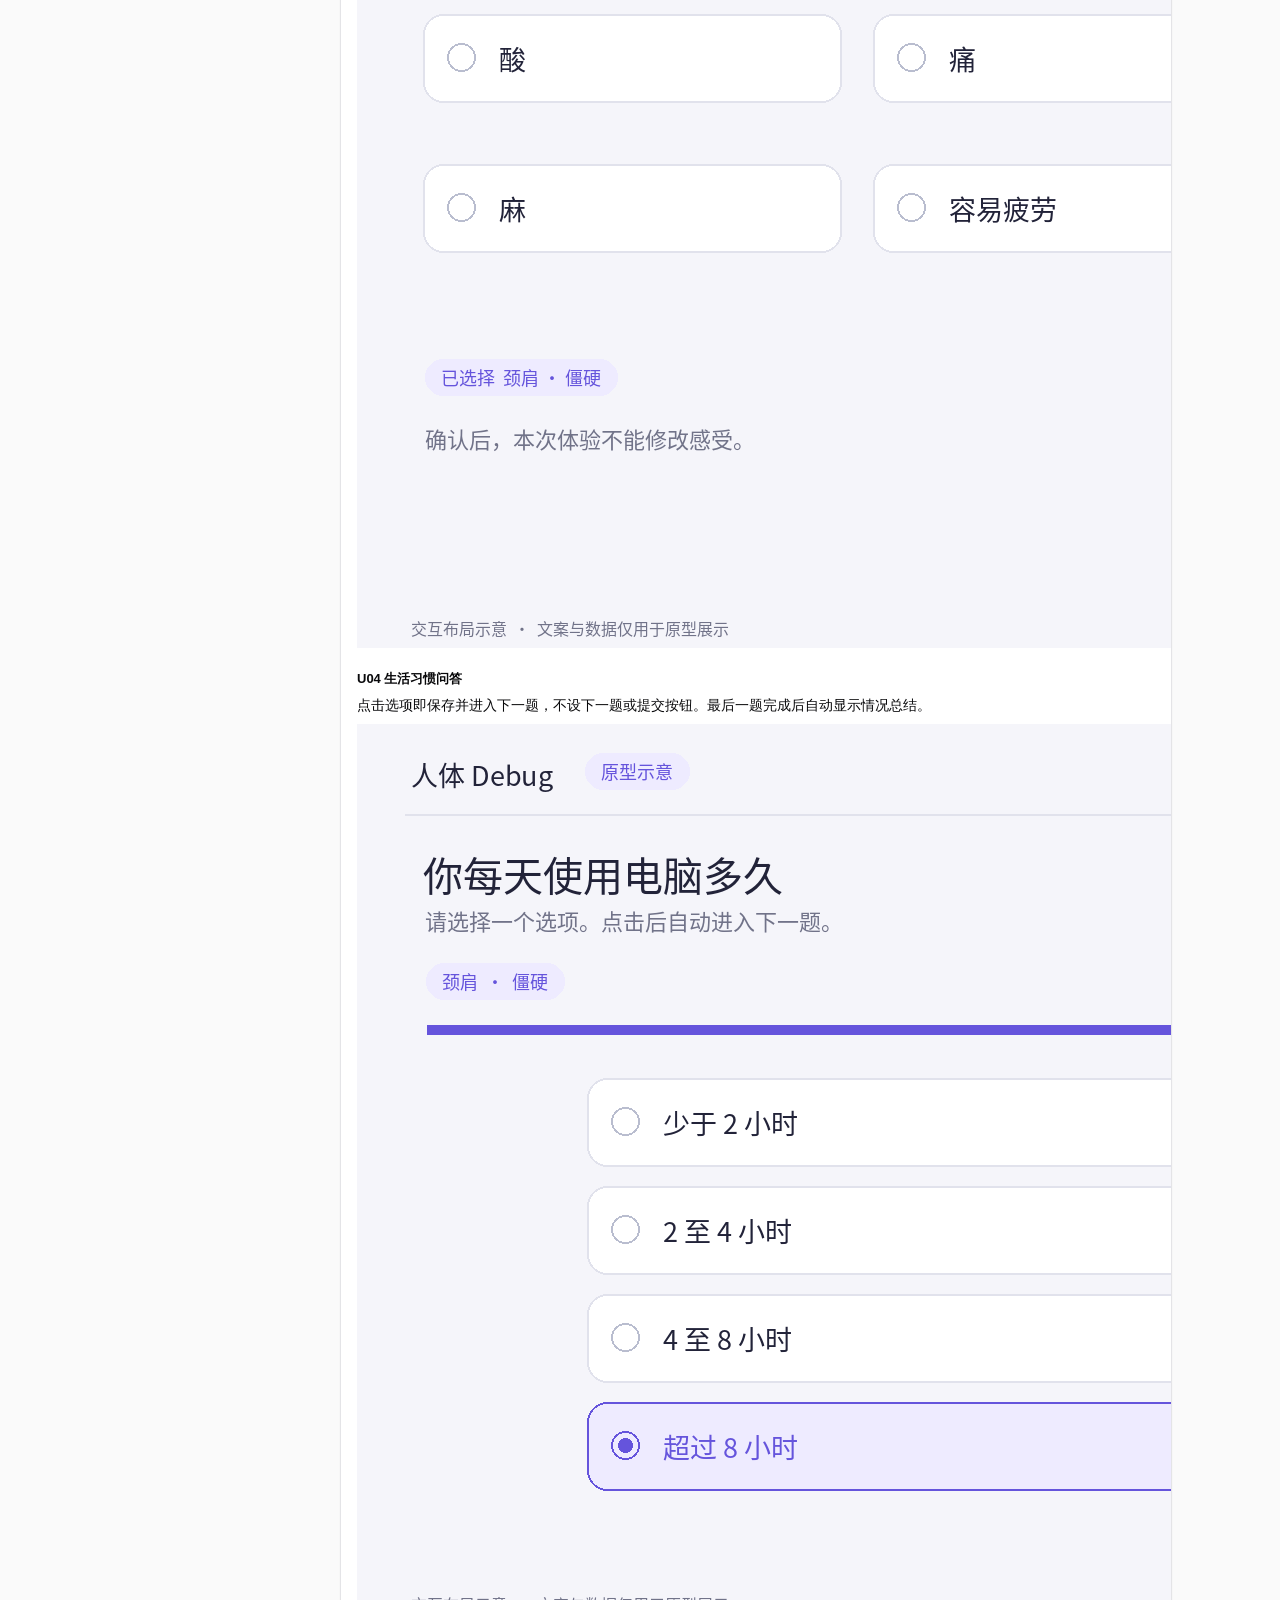
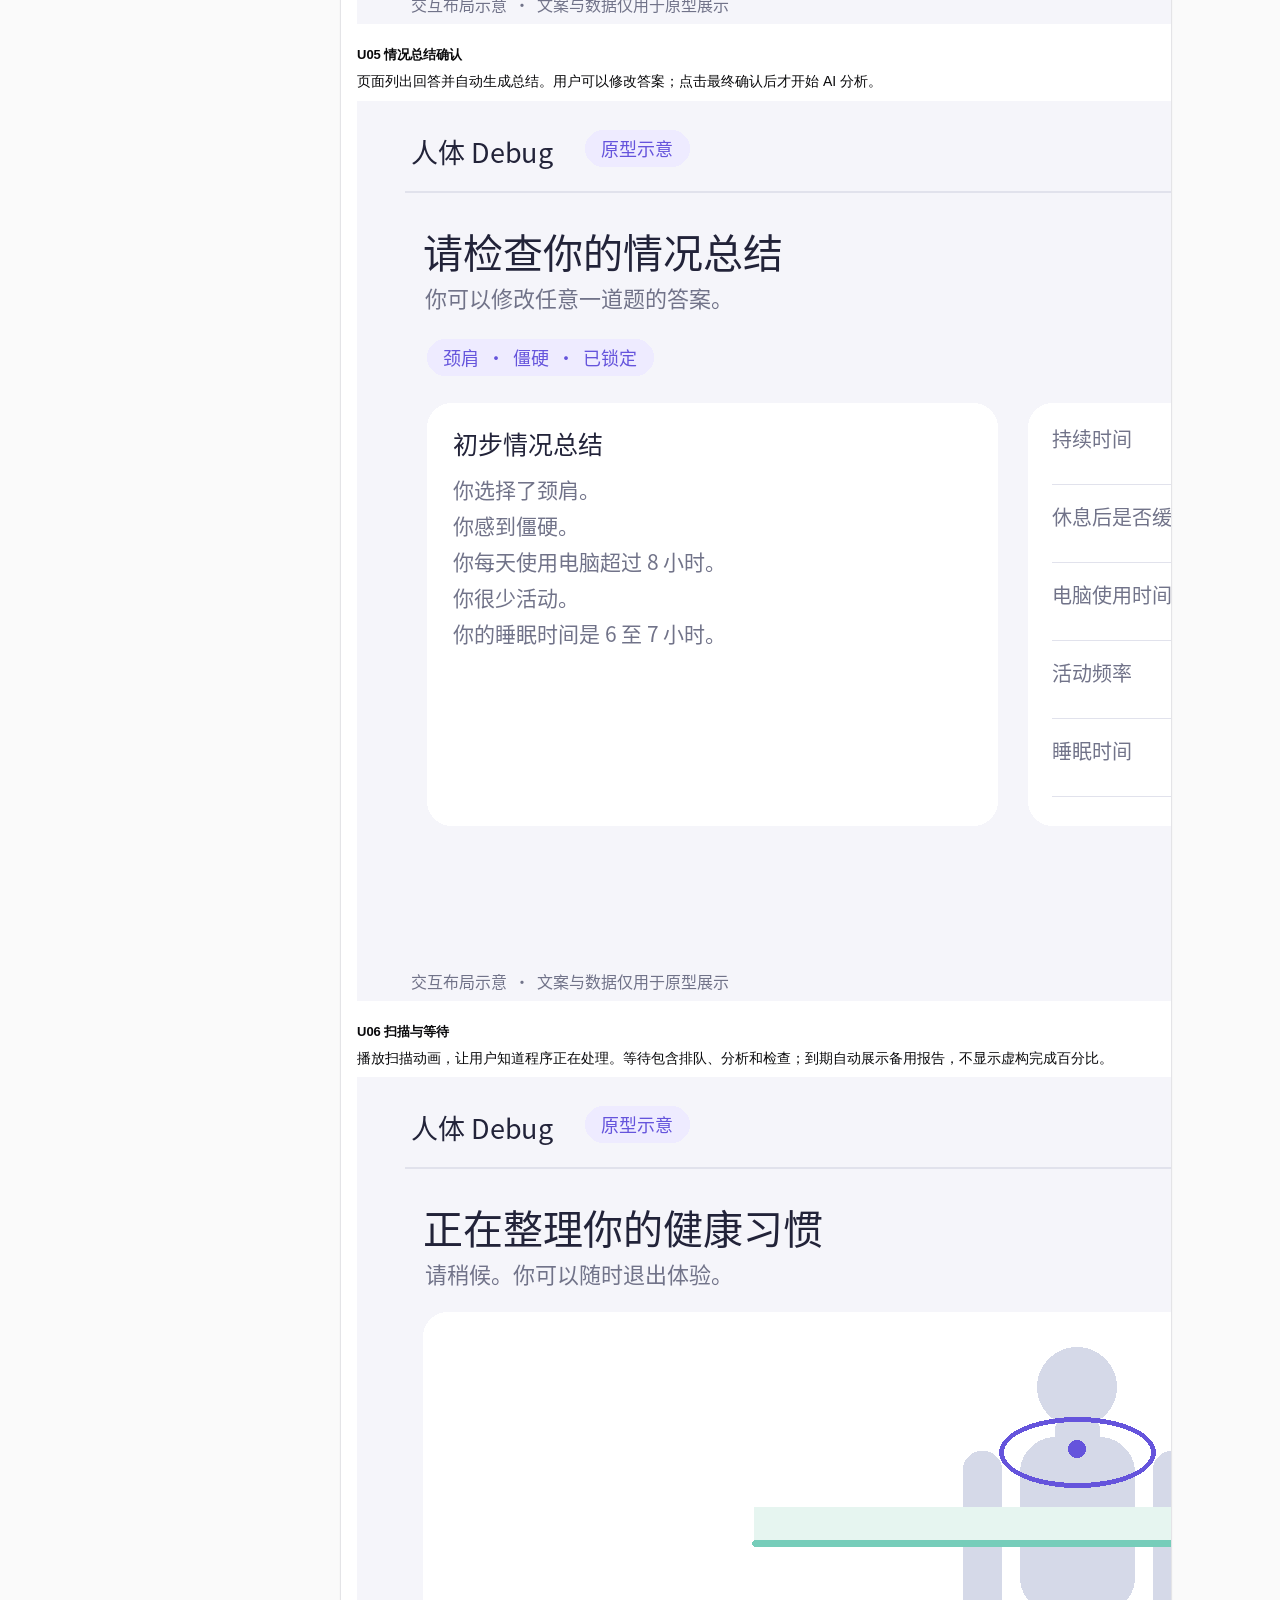
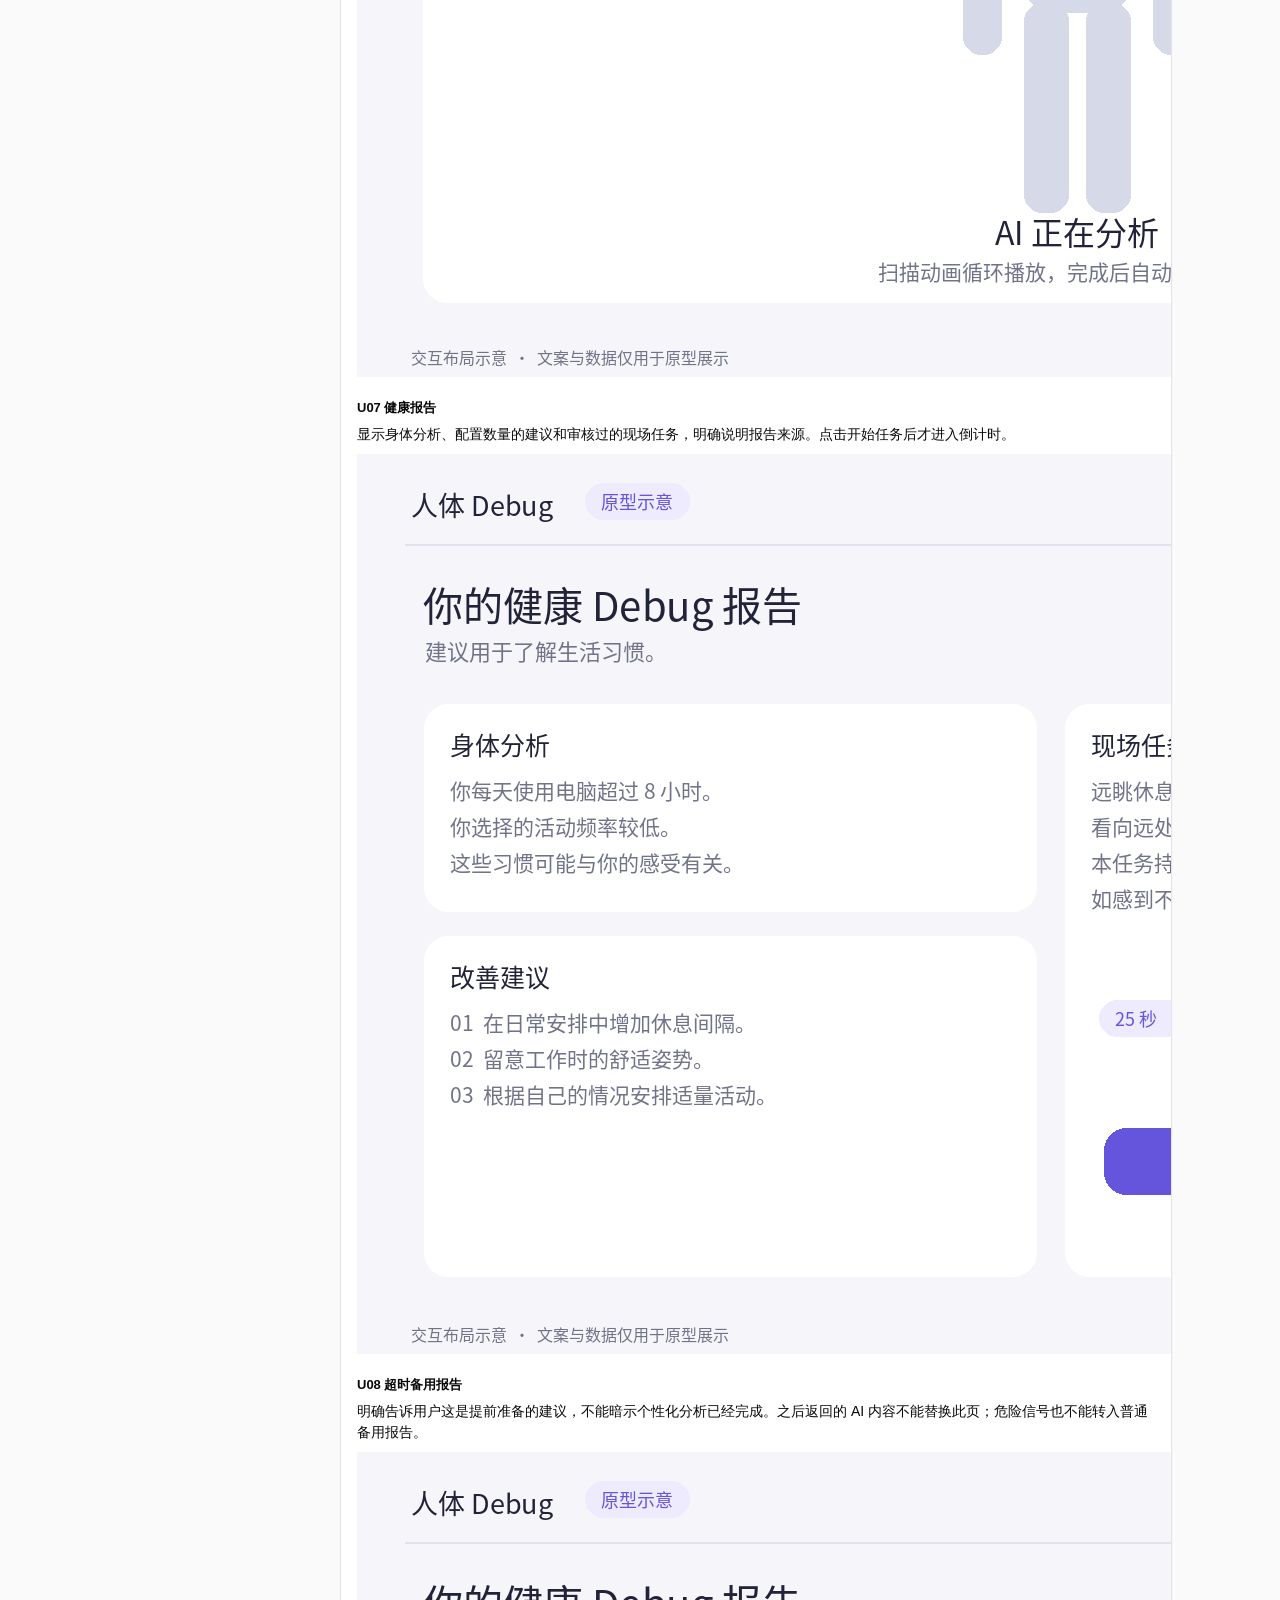
==== commit b2655cf1: "docs: rewrite human debug design in plain language, preserve technical implementation, and expand al" ====
--- a/docs/human-debug-design/index.html
+++ b/docs/human-debug-design/index.html
@@ -4,7 +4,7 @@
 <meta charset="utf-8">
 <meta name="viewport" content="width=device-width, initial-scale=1">
 <meta name="generator" content="Answer me with HTML 0.4.9">
-<title>人体 Debug 系统如何运转</title>
+<title>人体 Debug 互动系统设计</title>
 <style>
 html[data-theme="blueprint"], html[data-theme="blueprint"][data-mode="light"] {
   --font-sans: -apple-system, BlinkMacSystemFont, "Segoe UI", "PingFang SC", "Hiragino Sans GB", "Microsoft YaHei", Roboto, "Helvetica Neue", Arial, sans-serif;
@@ -444,1157 +444,1300 @@
 <button class="am-btn" type="button" data-am="copy" data-done="已复制 ✓">复制源稿</button>
 </div>
 <main class="am-doc">
-<header class="am-head"><h1>人体 Debug 系统如何运转</h1><p class="am-sub">从一次体验到后台运行 · 设计总览</p><div class="am-head-meta"><span><b>source</b>人体 Debug 互动系统设计文档 1.1</span></div><div class="am-intro am-md"><div class="am-md"><p>用户提供部位、感受和生活习惯，系统给出建议，再引导完成现场计时任务。理解这套设计，先看体验，再看系统如何保证结果有效。</p>
-<p><a href="#reference">查阅完整设计、参数和 25 张原型图</a></p>
-<p>下载或分享时只需保存这个 HTML 文件。</p>
+<header class="am-head"><h1>人体 Debug 互动系统设计</h1><p class="am-sub">产品流程与技术实现 · 阅读修订版</p><div class="am-head-meta"><span><b>source</b>设计文档 1.1</span></div><div class="am-intro am-md"><div class="am-md"><p>用户选择身体部位和感受，回答生活习惯问题，确认信息后查看建议。随后完成现场计时任务，获得通关标记，由工作人员确认奖励。</p>
+<p>本文同时说明页面怎样操作、程序怎样处理，以及后台怎样管理。25 张页面与组件原型均直接展示。网页的文字和图片已放在同一个文件中，可单独下载。</p>
 </div></div></header>
 <div class="am-doc-layout">
-<nav class="am-toc" aria-label="目录"><a href="#panel-A">A · 先明确 谁负责什么</a><a href="#panel-B">B · 一次体验 分四段理解</a><a href="#panel-C">C · 状态机 让每一步只有合法入口</a><a href="#panel-D">D · 系统架构 把职责放到正确位置</a><a href="#panel-E">E · AI 调用 一次等待只落定一个结果</a><a href="#panel-F">F · 数据与配置 先区分生命周期</a><a href="#panel-G">G · 实施顺序 每阶段交付可验证的结果</a><a href="#panel-H">H · 用三个画面对应上述逻辑</a><a href="#reference">完整设计 · 离线参考</a></nav><div class="am-doc-body">
+<nav class="am-toc" aria-label="目录"><a href="#panel-A">A · 产品用途与用户体验</a><a href="#panel-B">B · 报告生成与异常处理</a><a href="#panel-C">C · 技术组成与多人使用</a><a href="#panel-D">D · 后台配置与数据保存</a><a href="#panel-E">E · 开发接口与部署方法</a><a href="#panel-F">F · 开发顺序与验收方法</a><a href="#panel-G">G · 用户页面原型</a><a href="#panel-H">H · 后台页面与组件原型</a></nav><div class="am-doc-body">
 <section class="am-panel" id="panel-A">
-<header class="am-panel-head"><span class="am-panel-id">A</span><h2>先明确 谁负责什么</h2></header>
-<div class="am-panel-body"><div class="am-md"><p>这个产品面向现场大屏，提供健康知识和生活习惯建议。</p>
-<div class="am-table-wrap"><table>
+<header class="am-panel-head"><span class="am-panel-id">A</span><h2>产品用途与用户体验</h2></header>
+<div class="am-panel-body"><div class="am-md"><h3>系统提供什么</h3>
+<p>系统用于现场大屏互动，提供健康知识与生活习惯建议。疾病诊断、用药建议和治疗承诺不属于本产品范围。</p>
+<p>“健康 Buff”是活动中的通关标记。倒计时结束表示游戏计时完成，不能据此判断动作已经正确完成或健康得到改善。</p>
+<h3>用户怎样完成一次体验</h3>
+</div>
+<ol class="am-timeline am-timeline--v"><li class="am-tl-item"><span class="am-tl-when">1</span><span class="am-tl-dot"></span><span class="am-tl-title">选择与作答</span><span class="am-tl-text">开始 → 选择部位 → 选择感受 → 回答习惯问题</span></li><li class="am-tl-item"><span class="am-tl-when">2</span><span class="am-tl-dot"></span><span class="am-tl-title">检查信息</span><span class="am-tl-text">查看自动总结 → 必要时修改答案 → 确认并分析</span></li><li class="am-tl-item"><span class="am-tl-when">3</span><span class="am-tl-dot"></span><span class="am-tl-title">查看建议</span><span class="am-tl-text">等待分析 → 查看报告 → 开始现场任务</span></li><li class="am-tl-item"><span class="am-tl-when">4</span><span class="am-tl-dot"></span><span class="am-tl-title">完成体验</span><span class="am-tl-text">任务计时结束 → 显示通关标记 → 结束并返回首页</span></li></ol>
+<div class="am-md"><div class="am-table-wrap"><table>
 <thead>
 <tr>
-<th>参与者</th>
-<th>负责的事</th>
-<th>交付结果</th>
+<th>用户操作</th>
+<th>页面怎样变化</th>
+<th>为什么这样安排</th>
 </tr>
 </thead>
 <tbody><tr>
-<td>用户</td>
-<td>选择部位与感受，回答习惯问题</td>
-<td>已确认的输入</td>
-</tr>
-<tr>
-<td>程序</td>
-<td>控制流程、检查安全、校验结果、运行倒计时</td>
-<td>可展示的报告与任务</td>
-</tr>
-<tr>
-<td>AI</td>
-<td>根据已确认输入分析，选择允许的 task_id</td>
-<td>分析文字、N 条建议、任务 ID</td>
-</tr>
-<tr>
-<td>管理员</td>
-<td>审核题库、任务、安全规则和兜底内容</td>
-<td>可发布的配置版本</td>
-</tr>
-<tr>
-<td>工作人员</td>
-<td>查看通关页面，现场确认奖励</td>
-<td>奖励发放</td>
+<td>开始体验</td>
+<td>建立本次体验记录，先说明日志保存规则</td>
+<td>用户知道哪些信息会被保存</td>
+</tr>
+<tr>
+<td>选择部位</td>
+<td>一次显示一张人体图，可切换正面、背面、侧面</td>
+<td>不同视角对应同一身体部位</td>
+</tr>
+<tr>
+<td>确认部位与感受</td>
+<td>确认后固定选择，进入问答</td>
+<td>后续题目与建议基于一致的信息</td>
+</tr>
+<tr>
+<td>点击答案</td>
+<td>立即保存，自动进入下一题；默认 5 题</td>
+<td>不需要额外点击“下一题”</td>
+</tr>
+<tr>
+<td>完成最后一题</td>
+<td>自动显示情况总结和全部答案</td>
+<td>用户先检查事实，再开始分析</td>
+</tr>
+<tr>
+<td>修改答案</td>
+<td>更新总结，直接回到确认页面</td>
+<td>仅补答因修改而受影响的分支题</td>
+</tr>
+<tr>
+<td>确认并分析</td>
+<td>显示扫描动画，开始等待计时</td>
+<td>只分析用户已经确认的信息</td>
+</tr>
+<tr>
+<td>开始任务</td>
+<td>显示动作说明，默认计时 25 秒</td>
+<td>计时结束后自动进入通关页</td>
+</tr>
+<tr>
+<td>通关后结束</td>
+<td>清除现场内容并返回首页，默认停留 15 秒</td>
+<td>为下一位用户准备干净的页面</td>
 </tr>
 </tbody></table></div>
-<p>疾病诊断、用药和治疗承诺不在产品范围内。任务倒计时结束，只表示游戏计时完成。</p>
+<p>已经确认的部位和感受不能在本次体验中更改。需要重新选择时，退出并开始新体验。用户随时可以退出；刷新页面也回到首页。</p>
+<p>覆盖部位包括眼睛、头部、颈肩、手腕、胸腹、腰背、膝盖和腿脚。程序用一个固定编号识别同一部位，避免切换视角后换错题目。</p>
 </div></div>
 </section>
 <section class="am-panel" id="panel-B">
-<header class="am-panel-head"><span class="am-panel-id">B</span><h2>一次体验 分四段理解</h2></header>
-<div class="am-panel-body"><ol class="am-timeline am-timeline--v"><li class="am-tl-item"><span class="am-tl-when">01</span><span class="am-tl-dot"></span><span class="am-tl-title">收集输入</span><span class="am-tl-text">开始 → 部位 → 感受 → 生活习惯问答</span></li><li class="am-tl-item"><span class="am-tl-when">02</span><span class="am-tl-dot"></span><span class="am-tl-title">检查信息</span><span class="am-tl-text">自动生成总结 → 修改答案 → 最终确认</span></li><li class="am-tl-item"><span class="am-tl-when">03</span><span class="am-tl-dot"></span><span class="am-tl-title">获得建议</span><span class="am-tl-text">扫描等待 → AI 报告或预置报告</span></li><li class="am-tl-item"><span class="am-tl-when">04</span><span class="am-tl-dot"></span><span class="am-tl-title">完成体验</span><span class="am-tl-text">开始任务 → 倒计时结束 → Buff → 返回首页</span></li></ol>
-<div class="am-md"><h3>操作为什么这样安排</h3>
+<header class="am-panel-head"><span class="am-panel-id">B</span><h2>报告生成与异常处理</h2></header>
+<div class="am-panel-body"><div class="am-md"><h3>先分清总结与报告</h3>
+<div class="am-table-wrap"><table>
+<thead>
+<tr>
+<th>内容</th>
+<th>谁生成</th>
+<th>包含什么</th>
+</tr>
+</thead>
+<tbody><tr>
+<td>情况总结</td>
+<td>程序按固定句式组合</td>
+<td>已选部位、感受和回答，不加入疾病判断</td>
+</tr>
+<tr>
+<td>健康报告</td>
+<td>AI 生成，程序检查后展示</td>
+<td>身体分析、改善建议和审核过的现场任务</td>
+</tr>
+<tr>
+<td>备用报告</td>
+<td>从提前审核的内容中选取</td>
+<td>根据身体部位提供建议，明确标记为预置内容</td>
+</tr>
+</tbody></table></div>
+<p>例如，总结可以写成“你选择了颈肩。你感到僵硬。你每天使用电脑超过 8 小时。”这一步只是复述选择，不需要调用 AI。</p>
+<p>AI 要结合具体回答给出建议，但不能把某种生活习惯写成已经确认的病因。文案采用短句，一句话说明一个事实或动作。</p>
+<h3>程序如何检查 AI 的结果</h3>
+<p>AI 收到部位、感受、题目、答案，以及允许选择的任务编号。题目与答案同时提供可读文字，不能只给模型一串编号。</p>
+<p>返回内容使用 JSON。它是一种按“字段名和内容”组织信息的文字格式，便于程序读取。</p>
+<p>检查 JSON 字段、类型和数量的规则叫 JSON Schema。它能发现缺字段、数量错误等问题；内容是否安全，还需要其他规则检查。</p>
 <ul>
-<li>部位和感受确认后锁定；重新选择需开始新会话。</li>
-<li>每题点击即保存并推进，最后一题自动进入总结。</li>
-<li>修改答案后直接回到总结；仅补答受影响的分支题。</li>
-<li>最终确认后才调用 AI，避免分析尚未确认的信息。</li>
-<li>任务计时结束自动通关；退出随时结束当前会话。</li>
+<li>建议默认 3 条，允许配置为 3 至 5 条；不能重复。</li>
+<li>给 AI 的要求写明数量，JSON Schema 固定数量，程序再核对数量和重复内容。</li>
+<li>身体分析应引用用户回答，不能捏造用户信息。</li>
+<li>AI 只能选择审核任务库中的任务，不能自由编写运动方案。</li>
+<li>任务时长和通关标记由后台配置，不能由 AI 改写。</li>
 </ul>
-<p><strong>安全检查贯穿流程。</strong> 感受确认、保存答案、最终确认、报告校验都会检查规则。命中危险信号时进入安全提示页，停止普通报告、任务和 Buff。</p>
-<p><a href="#reference-panel-B">查看十个环节与全部操作规则</a></p>
+<h3>用户最多等待多久</h3>
+<p>默认从最终确认起等待 15 秒。排队、模型生成、再次尝试和结果检查，都计入这段时间。</p>
+</div>
+<figure class="am-diagram am-flow"><svg viewbox="0 0 313 342" width="313" height="342" role="img" aria-label="流程图：确认信息、检查安全规则、等待分析、安全提示、健康报告、备用报告" xmlns="http://www.w3.org/2000/svg"><defs><marker id="am1-arrow" viewbox="0 0 10 10" refx="9" refy="5" markerwidth="7" markerheight="7" orient="auto-start-reverse"><path class="am-arrow" d="M0,0 L10,5 L0,10 z"></path></marker></defs><g></g><g><g data-step="0"><path class="am-edge" d="M112.5,49 L112.5,60.5 Q112.5,72 112.5,83.5 L112.5,95" marker-end="url(#am1-arrow)"></path></g><g data-step="1"><path class="am-edge" d="M133,130 L151.8,146 Q170.5,162 170.5,178 L170.5,194" marker-end="url(#am1-arrow)"></path><g class="am-edge-label"><rect x="125.3" y="153" width="90.5" height="18" rx="3"></rect><text x="170.5" y="162" text-anchor="middle" dominant-baseline="central">未发现危险信号</text></g></g><g data-step="2"><path class="am-edge" d="M92,130 L73.2,146 Q54.5,162 54.5,178 L54.5,194" marker-end="url(#am1-arrow)"></path><g class="am-edge-label"><rect x="15" y="153" width="79" height="18" rx="3"></rect><text x="54.5" y="162" text-anchor="middle" dominant-baseline="central">命中危险信号</text></g></g><g data-step="3"><path class="am-edge" d="M193.4,229 L214.4,245 Q235.4,261 235.4,277 L235.4,293" marker-end="url(#am1-arrow)"></path><g class="am-edge-label"><rect x="172.9" y="252" width="125" height="18" rx="3"></rect><text x="235.4" y="261" text-anchor="middle" dominant-baseline="central">时间内完成且内容合格</text></g></g><g data-step="4"><path class="am-edge" d="M147.6,229 L126.6,245 Q105.6,261 105.6,277 L105.6,293" marker-end="url(#am1-arrow)"></path><g class="am-edge-label"><rect x="60.4" y="252" width="90.5" height="18" rx="3"></rect><text x="105.6" y="261" text-anchor="middle" dominant-baseline="central">超时或分析失败</text></g></g></g><g><g class="am-node am-node--rect" data-key="确认信息" data-step="0"><rect class="am-node-shape" x="72.5" y="14" width="80" height="35" rx="3"></rect><text x="112.5" y="31.5" text-anchor="middle" dominant-baseline="central">确认信息</text></g><g class="am-node am-node--rect" data-key="检查安全规则" data-step="0"><rect class="am-node-shape" x="59.5" y="95" width="106" height="35" rx="3"></rect><text x="112.5" y="112.5" text-anchor="middle" dominant-baseline="central">检查安全规则</text></g><g class="am-node am-node--rect" data-key="等待分析" data-step="1"><rect class="am-node-shape" x="130.5" y="194" width="80" height="35" rx="3"></rect><text x="170.5" y="211.5" text-anchor="middle" dominant-baseline="central">等待分析</text></g><g class="am-node am-node--rect" data-key="安全提示" data-step="2"><rect class="am-node-shape" x="14.5" y="194" width="80" height="35" rx="3"></rect><text x="54.5" y="211.5" text-anchor="middle" dominant-baseline="central">安全提示</text></g><g class="am-node am-node--rect" data-key="健康报告" data-step="3"><rect class="am-node-shape" x="195.4" y="293" width="80" height="35" rx="3"></rect><text x="235.4" y="310.5" text-anchor="middle" dominant-baseline="central">健康报告</text></g><g class="am-node am-node--rect" data-key="备用报告" data-step="4"><rect class="am-node-shape" x="65.6" y="293" width="80" height="35" rx="3"></rect><text x="105.6" y="310.5" text-anchor="middle" dominant-baseline="central">备用报告</text></g></g></svg></figure>
+<div class="am-md"><div class="am-table-wrap"><table>
+<thead>
+<tr>
+<th>情况</th>
+<th>程序怎样处理</th>
+<th>用户看到什么</th>
+</tr>
+</thead>
+<tbody><tr>
+<td>AI 按时返回合格内容</td>
+<td>保存并展示报告</td>
+<td>来自 AI 的健康报告</td>
+</tr>
+<tr>
+<td>连接失败、内容不合格或超时</td>
+<td>时间允许时按配置重试，否则选备用内容</td>
+<td>明确标记的备用报告</td>
+</tr>
+<tr>
+<td>等待队列已满</td>
+<td>立即选择备用内容</td>
+<td>不继续排队等待</td>
+</tr>
+<tr>
+<td>发现危险信号</td>
+<td>停止普通报告、任务和通关流程</td>
+<td>审核过的安全提示</td>
+</tr>
+<tr>
+<td>备用报告已展示，AI 才返回</td>
+<td>记录调用结果，不替换页面</td>
+<td>原报告保持不变</td>
+</tr>
+<tr>
+<td>用户已经退出</td>
+<td>清除临时记录，拒绝写入旧结果</td>
+<td>首页，不出现上一次的报告</td>
+</tr>
+</tbody></table></div>
+<p>备用报告先按身体部位选择，再按感受或答案细化。每个部位都要有通用备用内容；没有具体匹配时，用审核过的最低风险通用内容。</p>
+<p>感受确认、保存答案、最终确认和检查报告时，都要检查安全规则。规则只能识别问卷覆盖的风险，不能声称已经排除所有危险。安全提示、规则和任务内容上线前需要人工审核。</p>
 </div></div>
 </section>
 <section class="am-panel" id="panel-C">
-<header class="am-panel-head"><span class="am-panel-id">C</span><h2>状态机 让每一步只有合法入口</h2></header>
-<div class="am-panel-body"><div class="am-md"><p>下图聚焦确认后的状态迁移。此前依次为选择部位、选择感受和问答。</p>
+<header class="am-panel-head"><span class="am-panel-id">C</span><h2>技术组成与多人使用</h2></header>
+<div class="am-panel-body"><div class="am-md"><h3>用户点击后由谁处理</h3>
+<p>大屏浏览器负责显示页面。接入层接收请求，交给业务程序处理。AI 服务生成报告，数据库保存配置和历史记录。</p>
 </div>
-<figure class="am-diagram am-flow"><svg viewbox="0 0 136 558" width="136" height="558" role="img" aria-label="流程图：检查总结、分析中、报告就绪、任务进行中、已通关、已关闭" xmlns="http://www.w3.org/2000/svg"><defs><marker id="am1-arrow" viewbox="0 0 10 10" refx="9" refy="5" markerwidth="7" markerheight="7" orient="auto-start-reverse"><path class="am-arrow" d="M0,0 L10,5 L0,10 z"></path></marker></defs><g></g><g><g data-step="0"><path class="am-edge" d="M67.7,49 L67.7,65 Q67.7,81 67.7,97 L67.7,113" marker-end="url(#am1-arrow)"></path><g class="am-edge-label"><rect x="39.7" y="72" width="56" height="18" rx="3"></rect><text x="67.7" y="81" text-anchor="middle" dominant-baseline="central">最终确认</text></g></g><g data-step="1"><path class="am-edge" d="M67.7,148 L67.7,164 Q67.7,180 67.7,196 L67.7,212" marker-end="url(#am1-arrow)"></path><g class="am-edge-label"><rect x="15" y="171" width="105.5" height="18" rx="3"></rect><text x="67.7" y="180" text-anchor="middle" dominant-baseline="central">AI 或预置报告有效</text></g></g><g data-step="2"><path class="am-edge" d="M67.7,247 L67.7,263 Q67.7,279 67.7,295 L67.7,311" marker-end="url(#am1-arrow)"></path><g class="am-edge-label"><rect x="39.7" y="270" width="56" height="18" rx="3"></rect><text x="67.7" y="279" text-anchor="middle" dominant-baseline="central">开始任务</text></g></g><g data-step="3"><path class="am-edge" d="M67.7,346 L67.7,362 Q67.7,378 67.7,394 L67.7,410" marker-end="url(#am1-arrow)"></path><g class="am-edge-label"><rect x="22.5" y="369" width="90.5" height="18" rx="3"></rect><text x="67.7" y="378" text-anchor="middle" dominant-baseline="central">服务端计时结束</text></g></g><g data-step="4"><path class="am-edge" d="M67.7,445 L67.7,461 Q67.7,477 67.7,493 L67.7,509" marker-end="url(#am1-arrow)"></path><g class="am-edge-label"><rect x="22.5" y="468" width="90.5" height="18" rx="3"></rect><text x="67.7" y="477" text-anchor="middle" dominant-baseline="central">结束或停留超时</text></g></g></g><g><g class="am-node am-node--rect" data-key="检查总结" data-step="0"><rect class="am-node-shape" x="27.7" y="14" width="80" height="35" rx="3"></rect><text x="67.7" y="31.5" text-anchor="middle" dominant-baseline="central">检查总结</text></g><g class="am-node am-node--rect" data-key="分析中" data-step="0"><rect class="am-node-shape" x="34.2" y="113" width="67" height="35" rx="3"></rect><text x="67.7" y="130.5" text-anchor="middle" dominant-baseline="central">分析中</text></g><g class="am-node am-node--rect" data-key="报告就绪" data-step="1"><rect class="am-node-shape" x="27.7" y="212" width="80" height="35" rx="3"></rect><text x="67.7" y="229.5" text-anchor="middle" dominant-baseline="central">报告就绪</text></g><g class="am-node am-node--rect" data-key="任务进行中" data-step="2"><rect class="am-node-shape" x="21.2" y="311" width="93" height="35" rx="3"></rect><text x="67.7" y="328.5" text-anchor="middle" dominant-baseline="central">任务进行中</text></g><g class="am-node am-node--rect" data-key="已通关" data-step="3"><rect class="am-node-shape" x="34.2" y="410" width="67" height="35" rx="3"></rect><text x="67.7" y="427.5" text-anchor="middle" dominant-baseline="central">已通关</text></g><g class="am-node am-node--rect" data-key="已关闭" data-step="4"><rect class="am-node-shape" x="34.2" y="509" width="67" height="35" rx="3"></rect><text x="67.7" y="526.5" text-anchor="middle" dominant-baseline="central">已关闭</text></g></g></svg></figure>
-<div class="am-md"><h3>三条约束防止状态混乱</h3>
+<figure class="am-diagram am-flow"><svg viewbox="0 0 228 360" width="228" height="360" role="img" aria-label="流程图：大屏页面、接入层、业务程序、AI 服务、数据库" xmlns="http://www.w3.org/2000/svg"><defs><marker id="am2-arrow" viewbox="0 0 10 10" refx="9" refy="5" markerwidth="7" markerheight="7" orient="auto-start-reverse"><path class="am-arrow" d="M0,0 L10,5 L0,10 z"></path></marker></defs><g></g><g><g data-step="0"><path class="am-edge" d="M125.1,49 L125.1,65 Q125.1,81 125.1,97 L125.1,113" marker-end="url(#am2-arrow)"></path><g class="am-edge-label"><rect x="97.1" y="72" width="56" height="18" rx="3"></rect><text x="125.1" y="81" text-anchor="middle" dominant-baseline="central">用户操作</text></g></g><g data-step="1"><path class="am-edge" d="M125.1,148 L125.1,164 Q125.1,180 125.1,196 L125.1,212" marker-end="url(#am2-arrow)"></path><g class="am-edge-label"><rect x="97.1" y="171" width="56" height="18" rx="3"></rect><text x="125.1" y="180" text-anchor="middle" dominant-baseline="central">请求处理</text></g></g><g data-step="2"><path class="am-edge" d="M144,247 L161.2,263 Q178.5,279 178.5,295 L178.5,311" marker-end="url(#am2-arrow)"></path><g class="am-edge-label"><rect x="150.5" y="270" width="56" height="18" rx="3"></rect><text x="178.5" y="279" text-anchor="middle" dominant-baseline="central">生成报告</text></g></g><g data-step="3"><path class="am-edge" d="M106.3,247 L89,263 Q71.8,279 71.8,295 L71.8,311" marker-end="url(#am2-arrow)"></path><g class="am-edge-label"><rect x="15" y="270" width="113.5" height="18" rx="3"></rect><text x="71.8" y="279" text-anchor="middle" dominant-baseline="central">读取配置和保存记录</text></g></g></g><g><g class="am-node am-node--rect" data-key="大屏页面" data-step="0"><rect class="am-node-shape" x="85.1" y="14" width="80" height="35" rx="3"></rect><text x="125.1" y="31.5" text-anchor="middle" dominant-baseline="central">大屏页面</text></g><g class="am-node am-node--rect" data-key="接入层" data-step="0"><rect class="am-node-shape" x="91.6" y="113" width="67" height="35" rx="3"></rect><text x="125.1" y="130.5" text-anchor="middle" dominant-baseline="central">接入层</text></g><g class="am-node am-node--rect" data-key="业务程序" data-step="1"><rect class="am-node-shape" x="85.1" y="212" width="80" height="35" rx="3"></rect><text x="125.1" y="229.5" text-anchor="middle" dominant-baseline="central">业务程序</text></g><g class="am-node am-node--rect" data-key="AI 服务" data-step="2"><rect class="am-node-shape" x="143.1" y="311" width="70.9" height="35" rx="3"></rect><text x="178.5" y="328.5" text-anchor="middle" dominant-baseline="central">AI 服务</text></g><g class="am-node am-node--rect" data-key="数据库" data-step="3"><rect class="am-node-shape" x="38.3" y="311" width="67" height="35" rx="3"></rect><text x="71.8" y="328.5" text-anchor="middle" dominant-baseline="central">数据库</text></g></g></svg></figure>
+<div class="am-md"><div class="am-table-wrap"><table>
+<thead>
+<tr>
+<th>组成</th>
+<th>具体作用</th>
+<th>初版建议使用的技术</th>
+</tr>
+</thead>
+<tbody><tr>
+<td>大屏页面</td>
+<td>显示题目、报告和倒计时，响应触摸操作</td>
+<td>TypeScript，在 JavaScript 基础上增加类型检查</td>
+</tr>
+<tr>
+<td>接入层</td>
+<td>统一接收请求并转给业务程序</td>
+<td>反向代理，即统一的请求入口</td>
+</tr>
+<tr>
+<td>业务程序</td>
+<td>保存进度，检查输入，决定页面接下来做什么</td>
+<td>FastAPI，用 Python 编写服务接口的框架</td>
+</tr>
+<tr>
+<td>输入检查</td>
+<td>检查必填内容、数据类型和允许值</td>
+<td>Pydantic，将输入转换并检查为约定的数据对象</td>
+</tr>
+<tr>
+<td>数据库</td>
+<td>保存管理员、已发布配置、内容库和历史日志</td>
+<td>MySQL，一种保存和查询数据的软件</td>
+</tr>
+</tbody></table></div>
+<p>初版业务程序使用一个运行进程，部署参数中称为一个 Worker。多个进程需要共同保存体验记录和控制 AI 调用数量，不能直接复制当前进程配置。</p>
+<h3>等待 AI 时仍能服务其他用户</h3>
+<p>网络请求经常需要等待。程序在一位用户等待 AI 时，可以继续处理其他用户的点击。这种等待方式叫异步处理；Python 的 asyncio 用来安排这些任务。</p>
+<p>asyncio 不等于多个线程，也不保证模型服务能同时生成多份报告。模型实际处理能力需要测试。</p>
+<p>初版默认最多同时向模型发送 5 个请求。其余请求进入有数量上限的等待队列，排队也消耗总等待时间。</p>
+<p>限制“同时正在处理的请求数”的做法叫并发控制。5 个请求不等于只能接入 5 台设备，答题和看报告的设备不占用模型调用名额。</p>
+<p>降低这个上限时，允许已发出的请求结束，再减少新请求名额。增加运行进程或服务器时，所有进程需要共享同一个总上限。</p>
+<h3>用一段代码说明等待边界</h3>
+<p>下面只演示排队与模型调用怎样共用总等待时间。</p>
+<p>输入：<code>payload</code> 是已确认的信息；<code>limiter</code> 控制调用名额；<code>client</code> 发送异步请求；<code>timeout_s</code> 是总等待秒数。</p>
+<p>输出：模型返回的原始结果，仍需检查后才能展示。失败：时间耗尽会抛出 <code>TimeoutError</code>，调用方应选择备用报告。</p>
+</div>
+<pre class="am-code"><code data-lang="python">import asyncio
+
+async def analyze(payload, limiter, client, timeout_s):
+    async with asyncio.timeout(timeout_s):
+        async with limiter:
+            return await client.generate(payload)</code></pre>
+<div class="am-md"><p>异步函数里不能直接使用会卡住整个进程的网络请求、休眠或数据库调用。数据库应使用异步驱动，或把同步调用放到单独线程中执行。大量计算也应移出这个等待调度过程。</p>
+<h3>多人的答案为什么不会混在一起</h3>
+<p>程序为每次体验单独保存部位、答案、进度和报告。这份临时记录叫会话。每次体验都有随机的 <code>session_id</code>，即会话编号。</p>
+<p>会话编号用于找到记录，私有凭证用于确认访问权限。知道编号本身，不能直接读取别人的体验内容。</p>
+<p>程序还记录当前阶段，例如问答中、分析中、报告就绪或任务进行中。它规定哪些阶段可以进入下一步，这套规定叫状态机。</p>
 <div class="am-table-wrap"><table>
 <thead>
 <tr>
-<th>场景</th>
-<th>程序必须保证</th>
+<th>要防止的问题</th>
+<th>处理方法</th>
+<th>对应名称</th>
 </tr>
 </thead>
 <tbody><tr>
-<td>重复点击最终确认</td>
-<td>同一输入和 Idempotency-Key 只创建一个分析任务</td>
-</tr>
-<tr>
-<td>AI 晚返回或输入已经变化</td>
-<td>写入前匹配会话、input_revision、request_id 和当前状态</td>
-</tr>
-<tr>
-<td>用户退出或命中安全规则</td>
-<td>退出关闭会话；规则命中进入安全拦截，阻止普通流程继续</td>
+<td>重复点击分析，生成多个任务</td>
+<td>同一输入与同一请求键只创建一次分析</td>
+<td>幂等，键放在 Idempotency-Key 请求头中</td>
+</tr>
+<tr>
+<td>修改了答案，旧分析覆盖新结果</td>
+<td>答案变更递增版本；分析绑定确认时的版本</td>
+<td>answer_revision 和 input_revision</td>
+</tr>
+<tr>
+<td>一次调用的结果被写到另一份记录</td>
+<td>调用有独立编号，写入时核对会话和阶段</td>
+<td>request_id，即调用编号</td>
+</tr>
+<tr>
+<td>AI 与超时同时完成，显示两份报告</td>
+<td>程序只允许一次结果写入成功</td>
+<td>原子状态转换，即一次决定不可被重复执行</td>
 </tr>
 </tbody></table></div>
-<p>任务结束时间由服务端记录，前端展示剩余时间。重复点击不能重启倒计时。</p>
-<p><a href="#reference-panel-C">查看十种状态与版本字段</a></p>
+<p>结果写入时要同时核对体验编号、确认版本、调用编号和当前阶段。用户退出后，即使模型晚返回，也不能写入已经关闭的体验。</p>
+<p>任务结束时间由服务器记录，页面只计算还剩多久。重复点击、查询或网络重试不能重新开始计时。取消本地请求也不保证模型服务已经停止生成。</p>
 </div></div>
 </section>
 <section class="am-panel" id="panel-D">
-<header class="am-panel-head"><span class="am-panel-id">D</span><h2>系统架构 把职责放到正确位置</h2></header>
-<div class="am-panel-body"><figure class="am-diagram am-flow"><svg viewbox="0 0 228 360" width="228" height="360" role="img" aria-label="流程图：大屏浏览器、反向代理、FastAPI、模型服务、MySQL" xmlns="http://www.w3.org/2000/svg"><defs><marker id="am2-arrow" viewbox="0 0 10 10" refx="9" refy="5" markerwidth="7" markerheight="7" orient="auto-start-reverse"><path class="am-arrow" d="M0,0 L10,5 L0,10 z"></path></marker></defs><g></g><g><g data-step="0"><path class="am-edge" d="M117.1,49 L117.1,65 Q117.1,81 117.1,97 L117.1,113" marker-end="url(#am2-arrow)"></path><g class="am-edge-label"><rect x="70.2" y="72" width="93.7" height="18" rx="3"></rect><text x="117.1" y="81" text-anchor="middle" dominant-baseline="central">页面与 API 请求</text></g></g><g data-step="1"><path class="am-edge" d="M117.1,148 L117.1,164 Q117.1,180 117.1,196 L117.1,212" marker-end="url(#am2-arrow)"></path><g class="am-edge-label"><rect x="86.3" y="171" width="61.5" height="18" rx="3"></rect><text x="117.1" y="180" text-anchor="middle" dominant-baseline="central">单 Worker</text></g></g><g data-step="2"><path class="am-edge" d="M137.2,247 L155.5,263 Q173.9,279 173.9,295 L173.9,311" marker-end="url(#am2-arrow)"></path><g class="am-edge-label"><rect x="145.9" y="270" width="56" height="18" rx="3"></rect><text x="173.9" y="279" text-anchor="middle" dominant-baseline="central">异步调用</text></g></g><g data-step="3"><path class="am-edge" d="M97,247 L78.6,263 Q60.3,279 60.3,295 L60.3,311" marker-end="url(#am2-arrow)"></path><g class="am-edge-label"><rect x="15" y="270" width="90.5" height="18" rx="3"></rect><text x="60.3" y="279" text-anchor="middle" dominant-baseline="central">配置与持久日志</text></g></g></g><g><g class="am-node am-node--rect" data-key="大屏浏览器" data-step="0"><rect class="am-node-shape" x="70.6" y="14" width="93" height="35" rx="3"></rect><text x="117.1" y="31.5" text-anchor="middle" dominant-baseline="central">大屏浏览器</text></g><g class="am-node am-node--rect" data-key="反向代理" data-step="0"><rect class="am-node-shape" x="77.1" y="113" width="80" height="35" rx="3"></rect><text x="117.1" y="130.5" text-anchor="middle" dominant-baseline="central">反向代理</text></g><g class="am-node am-node--rect" data-key="FastAPI" data-step="1"><rect class="am-node-shape" x="78.4" y="212" width="77.4" height="35" rx="3"></rect><text x="117.1" y="229.5" text-anchor="middle" dominant-baseline="central">FastAPI</text></g><g class="am-node am-node--rect" data-key="模型服务" data-step="2"><rect class="am-node-shape" x="133.9" y="311" width="80" height="35" rx="3"></rect><text x="173.9" y="328.5" text-anchor="middle" dominant-baseline="central">模型服务</text></g><g class="am-node am-node--rect" data-key="MySQL" data-step="3"><rect class="am-node-shape" x="22.6" y="311" width="75.3" height="35" rx="3"></rect><text x="60.3" y="328.5" text-anchor="middle" dominant-baseline="central">MySQL</text></g></g></svg></figure>
-<div class="am-md"><p><strong>浏览器负责展示，FastAPI 决定状态和最终结果。</strong> 会话初版放在服务内存中，配置和历史日志保存到 MySQL。</p>
-<h3>多台设备如何一起运行</h3>
-<p>asyncio 在等待网络时切换处理其他请求。模型调用通过有界队列和并发控制器，默认最多 5 个在途请求。</p>
-<ul>
-<li>队列满：立即提供部位兜底。</li>
-<li>容量降低：已有请求结束后再收紧许可。</li>
-<li>增加 Worker：需共享会话和全局并发限制。</li>
-</ul>
-<p>上游模型的实际并行能力与可接入设备数，需由压力测试确定。</p>
-<p><a href="#reference-panel-C">查看并发约束和部署建议</a></p>
+<header class="am-panel-head"><span class="am-panel-id">D</span><h2>后台配置与数据保存</h2></header>
+<div class="am-panel-body"><div class="am-md"><h3>管理员可以调整什么</h3>
+<p>后台需要登录，管理题库、任务、备用建议、安全规则、模型连接和页面内容。管理员账号通过管理命令创建，不提供网页注册入口。</p>
+<div class="am-table-wrap"><table>
+<thead>
+<tr>
+<th>内容</th>
+<th>后台操作方式</th>
+</tr>
+</thead>
+<tbody><tr>
+<td>时间参数</td>
+<td>滑条同时显示数值、单位、范围和步长</td>
+</tr>
+<tr>
+<td>其他数值</td>
+<td>下拉选择两个预设或自定义，自定义后输入数值</td>
+</tr>
+<tr>
+<td>开关和固定选项</td>
+<td>开关用于启用或关闭，下拉框用于选择固定类型</td>
+</tr>
+<tr>
+<td>模型地址和名称</td>
+<td>普通输入框，直接填写</td>
+</tr>
+<tr>
+<td>给 AI 的要求</td>
+<td>多行编辑框；这段要求称为 Prompt</td>
+</tr>
+<tr>
+<td>模型密钥</td>
+<td>密码框，允许替换，不显示已保存的原文</td>
+</tr>
+</tbody></table></div>
+<h3>时间参数怎样配合</h3>
+<p>总等待上限优先于其他等待设置。一次调用实际能等多久，取“单次调用上限”和“当前剩余时间”中较小的值。</p>
+<div class="am-table-wrap"><table>
+<thead>
+<tr>
+<th>时间设置</th>
+<th>默认值</th>
+<th>建议范围和调整步长</th>
+</tr>
+</thead>
+<tbody><tr>
+<td>分析总等待</td>
+<td>15 秒</td>
+<td>5 至 60 秒，每次 1 秒</td>
+</tr>
+<tr>
+<td>排队等待上限</td>
+<td>5 秒</td>
+<td>0 至 30 秒，每次 1 秒</td>
+</tr>
+<tr>
+<td>单次模型调用上限</td>
+<td>15 秒</td>
+<td>1 至 60 秒，每次 1 秒</td>
+</tr>
+<tr>
+<td>扫描动画一轮</td>
+<td>5 秒</td>
+<td>1 至 10 秒，每次 1 秒</td>
+</tr>
+<tr>
+<td>现场任务</td>
+<td>25 秒</td>
+<td>20 至 30 秒，每次 1 秒</td>
+</tr>
+<tr>
+<td>通关页停留</td>
+<td>15 秒</td>
+<td>5 至 60 秒，每次 1 秒</td>
+</tr>
+<tr>
+<td>无操作后退出</td>
+<td>60 秒</td>
+<td>30 至 300 秒，每次 5 秒</td>
+</tr>
+<tr>
+<td>退出前提示</td>
+<td>10 秒</td>
+<td>5 至 30 秒，每次 1 秒</td>
+</tr>
+<tr>
+<td>再次尝试前的间隔</td>
+<td>1 秒</td>
+<td>0 至 5 秒，每次 1 秒</td>
+</tr>
+<tr>
+<td>后台登录有效期</td>
+<td>30 分钟</td>
+<td>5 至 120 分钟，每次 5 分钟</td>
+</tr>
+<tr>
+<td>日志保留</td>
+<td>30 天</td>
+<td>1 至 180 天，每次 1 天</td>
+</tr>
+</tbody></table></div>
+<p>扫描动画的一轮时长只控制画面循环。报告已经可用时可以立即显示，不必等动画播完。分析中和任务中各用自己的期限，避免被无操作计时提前打断。</p>
+<div class="am-table-wrap"><table>
+<thead>
+<tr>
+<th>数值设置</th>
+<th>两个预设</th>
+<th>自定义范围</th>
+</tr>
+</thead>
+<tbody><tr>
+<td>同时调用 AI 的数量</td>
+<td>3、5</td>
+<td>1 至 50</td>
+</tr>
+<tr>
+<td>等待队列可容纳的请求数</td>
+<td>10、20</td>
+<td>0 至 200</td>
+</tr>
+<tr>
+<td>题目数量</td>
+<td>5、7</td>
+<td>3 至 10</td>
+</tr>
+<tr>
+<td>建议数量</td>
+<td>3、5</td>
+<td>3 至 5</td>
+</tr>
+<tr>
+<td>输出长度上限</td>
+<td>1024、2048</td>
+<td>256 至 8192，需确认模型支持</td>
+</tr>
+<tr>
+<td>回答随机程度</td>
+<td>0.2、0.5</td>
+<td>0 至 2，需确认模型支持</td>
+</tr>
+<tr>
+<td>失败后再次尝试次数</td>
+<td>0、1</td>
+<td>0 至 2</td>
+</tr>
+<tr>
+<td>登录失败次数限制</td>
+<td>5、10</td>
+<td>3 至 20</td>
+</tr>
+</tbody></table></div>
+<p>输出长度按 token 计量，它是模型处理文字的计量单位，不能直接当成汉字数。回答随机程度的参数名是 temperature；数值含义与支持范围应按所用模型确认。</p>
+<h3>保存草稿与发布有什么区别</h3>
+</div>
+<figure class="am-diagram am-flow"><svg viewbox="0 0 512 63" width="512" height="63" role="img" aria-label="流程图：编辑草稿、检查内容、发布新版本、新体验使用" xmlns="http://www.w3.org/2000/svg"><defs><marker id="am3-arrow" viewbox="0 0 10 10" refx="9" refy="5" markerwidth="7" markerheight="7" orient="auto-start-reverse"><path class="am-arrow" d="M0,0 L10,5 L0,10 z"></path></marker></defs><g></g><g><g data-step="0"><path class="am-edge" d="M94,31.5 L105.5,31.5 Q117,31.5 128.5,31.5 L140,31.5" marker-end="url(#am3-arrow)"></path></g><g data-step="0"><path class="am-edge" d="M220,31.5 L231.5,31.5 Q243,31.5 254.5,31.5 L266,31.5" marker-end="url(#am3-arrow)"></path></g><g data-step="0"><path class="am-edge" d="M359,31.5 L370.5,31.5 Q382,31.5 393.5,31.5 L405,31.5" marker-end="url(#am3-arrow)"></path></g></g><g><g class="am-node am-node--rect" data-key="编辑草稿" data-step="0"><rect class="am-node-shape" x="14" y="14" width="80" height="35" rx="3"></rect><text x="54" y="31.5" text-anchor="middle" dominant-baseline="central">编辑草稿</text></g><g class="am-node am-node--rect" data-key="检查内容" data-step="0"><rect class="am-node-shape" x="140" y="14" width="80" height="35" rx="3"></rect><text x="180" y="31.5" text-anchor="middle" dominant-baseline="central">检查内容</text></g><g class="am-node am-node--rect" data-key="发布新版本" data-step="0"><rect class="am-node-shape" x="266" y="14" width="93" height="35" rx="3"></rect><text x="312.5" y="31.5" text-anchor="middle" dominant-baseline="central">发布新版本</text></g><g class="am-node am-node--rect" data-key="新体验使用" data-step="0"><rect class="am-node-shape" x="405" y="14" width="93" height="35" rx="3"></rect><text x="451.5" y="31.5" text-anchor="middle" dominant-baseline="central">新体验使用</text></g></g></svg></figure>
+<div class="am-md"><p>保存草稿只保存编辑结果。发布前要检查数量、范围、重复编号和内容覆盖；发布后才供新体验使用。</p>
+<p>尚未结束的体验继续使用开始时的配置副本，这个副本叫快照。<code>config_version</code> 是配置版本号，用来查清当时用了哪份设置。</p>
+<p>紧急安全规则可以立即作用于未结束的体验，记录其安全规则版本。AI 同时调用数量也可以由控制器即时调整。</p>
+<p>数据库地址、登录凭证、加密主密钥、运行进程数和服务端口属于启动设置。改变它们要按部署流程处理，后台应说明是否需要重启。</p>
+<h3>哪些数据会被长期保存</h3>
+<div class="am-table-wrap"><table>
+<thead>
+<tr>
+<th>数据</th>
+<th>保存位置</th>
+<th>结束体验后的处理</th>
+</tr>
+</thead>
+<tbody><tr>
+<td>页面内容、本次答案与报告缓存</td>
+<td>浏览器和业务程序的临时记录</td>
+<td>清除，避免下一位用户看到</td>
+</tr>
+<tr>
+<td>管理员、题库、任务、备用内容与配置版本</td>
+<td>MySQL 数据库</td>
+<td>保留，继续供后台和新体验读取</td>
+</tr>
+<tr>
+<td>问答记录和 AI 调用日志</td>
+<td>MySQL 数据库</td>
+<td>管理员按权限查询，到期清理完整内容</td>
+</tr>
+</tbody></table></div>
+<p>首页告知会保存问答与模型输出。默认记录完整业务输入、模型原始输出、检查后的报告、错误和耗时。无效 JSON 或超时也要记录已收到的内容与错误。</p>
+<p>密钥、登录密码、会话凭证和携带访问凭证的 Authorization 请求头始终排除。密码只保存不可还原的校验值，称为密码哈希。</p>
+<p>管理员改密码或停用账号后，旧登录失效。后台登录还要限制失败次数，并防止其他网站借用登录状态发出管理操作，这类防护叫 CSRF 防护。</p>
+<p>密钥若加密保存，加密主密钥需与加密后的模型密钥分开保存。日志导出和配置变更都要记录操作人，便于追查。</p>
+<h3>后台统计应该怎样读</h3>
+<div class="am-table-wrap"><table>
+<thead>
+<tr>
+<th>指标</th>
+<th>实际含义</th>
+</tr>
+</thead>
+<tbody><tr>
+<td>体验次数</td>
+<td>建立的体验记录数，完成、退出、安全拦截分别统计</td>
+</tr>
+<tr>
+<td>分析次数</td>
+<td>用户最终确认启动的分析数</td>
+</tr>
+<tr>
+<td>模型调用次数</td>
+<td>实际发送的请求数，含再次尝试，不能等同分析次数</td>
+</tr>
+<tr>
+<td>模型平均耗时</td>
+<td>调用总耗时除以完成的调用数，成功与失败分别显示</td>
+</tr>
+<tr>
+<td>用户等待时间</td>
+<td>从最终确认到报告可用的时间，包含排队和检查</td>
+</tr>
+<tr>
+<td>备用报告比例</td>
+<td>普通分析中使用备用报告的比例，安全拦截单列</td>
+</tr>
+</tbody></table></div>
+<p>等待时间还记录 P95，即约 95% 的请求耗时不超过这个值，用来观察较慢的体验。日志到期后可以保留不含回答内容的汇总统计。</p>
 </div></div>
 </section>
 <section class="am-panel" id="panel-E">
-<header class="am-panel-head"><span class="am-panel-id">E</span><h2>AI 调用 一次等待只落定一个结果</h2></header>
-<div class="am-panel-body"><div class="am-md"><p>情况总结由程序模板生成。用户确认后，系统才把输入交给 AI。</p>
-</div>
-<figure class="am-diagram am-seq"><svg viewbox="0 0 523 454" width="523" height="454" role="img" aria-label="时序图：浏览器、后端、模型" xmlns="http://www.w3.org/2000/svg"><defs><marker id="am3-arrow" viewbox="0 0 10 10" refx="9" refy="5" markerwidth="7" markerheight="7" orient="auto-start-reverse"><path class="am-arrow" d="M0,0 L10,5 L0,10 z"></path></marker></defs><line class="am-lifeline" x1="54" y1="42" x2="54" y2="450"></line><g data-key="浏览器"><rect class="am-actor" x="12" y="8" width="84" height="34" rx="2"></rect><text x="54" y="25" text-anchor="middle" dominant-baseline="central" font-weight="600">浏览器</text></g><line class="am-lifeline" x1="231" y1="42" x2="231" y2="450"></line><g data-key="后端"><rect class="am-actor" x="189" y="8" width="84" height="34" rx="2"></rect><text x="231" y="25" text-anchor="middle" dominant-baseline="central" font-weight="600">后端</text></g><line class="am-lifeline" x1="469" y1="42" x2="469" y2="450"></line><g data-key="模型"><rect class="am-actor" x="427" y="8" width="84" height="34" rx="2"></rect><text x="469" y="25" text-anchor="middle" dominant-baseline="central" font-weight="600">模型</text></g><g data-step="0"><text x="142.5" y="70" text-anchor="middle">最终确认输入</text><path class="am-edge" d="M54,80 L229,80" marker-end="url(#am3-arrow)"></path><text class="am-step" x="60" y="74" text-anchor="start">1</text></g><g data-step="1"><text x="271" y="108" dominant-baseline="central">安全检查并固定输入版本</text><path class="am-edge" d="M231,104 H261 V124 H233" marker-end="url(#am3-arrow)"></path><text class="am-step" x="237" y="114" text-anchor="start">2</text></g><g data-step="2"><text x="142.5" y="158" text-anchor="middle">安全通过后进入扫描等待</text><path class="am-edge am-edge--dashed" d="M231,168 L56,168" marker-end="url(#am3-arrow)"></path><text class="am-step" x="225" y="162" text-anchor="end">3</text></g><g data-step="3"><text x="271" y="196" dominant-baseline="central">排队并获取并发许可</text><path class="am-edge" d="M231,192 H261 V212 H233" marker-end="url(#am3-arrow)"></path><text class="am-step" x="237" y="202" text-anchor="start">4</text></g><g data-step="4"><text x="350" y="246" text-anchor="middle">部位、答案、N 和允许任务 ID</text><path class="am-edge" d="M231,256 L467,256" marker-end="url(#am3-arrow)"></path><text class="am-step" x="237" y="250" text-anchor="start">5</text></g><g data-step="5"><text x="350" y="286" text-anchor="middle">分析、建议和 task_id</text><path class="am-edge am-edge--dashed" d="M469,296 L233,296" marker-end="url(#am3-arrow)"></path><text class="am-step" x="463" y="290" text-anchor="end">6</text></g><g data-step="6"><text x="271" y="324" dominant-baseline="central">校验结构、事实引用与安全</text><path class="am-edge" d="M231,320 H261 V340 H233" marker-end="url(#am3-arrow)"></path><text class="am-step" x="237" y="330" text-anchor="start">7</text></g><g data-step="7"><text x="142.5" y="374" text-anchor="middle">查询分析状态</text><path class="am-edge" d="M54,384 L229,384" marker-end="url(#am3-arrow)"></path><text class="am-step" x="60" y="378" text-anchor="start">8</text></g><g data-step="8"><text x="142.5" y="414" text-anchor="middle">返回唯一有效报告</text><path class="am-edge am-edge--dashed" d="M231,424 L56,424" marker-end="url(#am3-arrow)"></path><text class="am-step" x="225" y="418" text-anchor="end">9</text></g></svg></figure>
-<div class="am-md"><h3>结果按这个优先级处理</h3>
+<header class="am-panel-head"><span class="am-panel-id">E</span><h2>开发接口与部署方法</h2></header>
+<div class="am-panel-body"><div class="am-md"><h3>页面怎样与服务端交换信息</h3>
+<p>页面通过固定地址提交或查询信息。这些地址和约定的输入输出合起来叫 API，也就是程序之间的接口。</p>
+<p>接口输入使用稳定编号。用户看到的题目和选项文字，由对应版本的题库解释出来。日期时间带时区，统一采用 ISO 8601 格式。</p>
 <div class="am-table-wrap"><table>
 <thead>
 <tr>
-<th>优先级</th>
-<th>条件</th>
-<th>用户看到什么</th>
+<th>用户动作</th>
+<th>接口</th>
+<th>输入与输出</th>
 </tr>
 </thead>
 <tbody><tr>
-<td>1 安全</td>
-<td>危险信号规则命中</td>
-<td>安全提示；停止任务与 Buff</td>
-</tr>
-<tr>
-<td>2 AI</td>
-<td>预算内返回且校验通过</td>
-<td>AI 报告和审核任务</td>
-</tr>
-<tr>
-<td>3 预置</td>
-<td>队列满、超时、失败或输出不合格</td>
-<td>标记为预置内容的部位兜底报告</td>
+<td>开始体验</td>
+<td>POST /api/sessions</td>
+<td>建立体验，返回私有凭证和配置副本</td>
+</tr>
+<tr>
+<td>确认部位或感受</td>
+<td>POST /api/sessions/{id}/selection</td>
+<td>提交选择，保存并固定选择</td>
+</tr>
+<tr>
+<td>保存或修改答案</td>
+<td>PUT /api/sessions/{id}/answers/{question_id}</td>
+<td>提交选项，返回进度和需补答的问题</td>
+</tr>
+<tr>
+<td>查看总结</td>
+<td>GET /api/sessions/{id}/summary</td>
+<td>返回当前答案组合成的总结</td>
+</tr>
+<tr>
+<td>确认并分析</td>
+<td>POST /api/sessions/{id}/analysis</td>
+<td>检查已确认输入，创建一次分析任务</td>
+</tr>
+<tr>
+<td>等待报告</td>
+<td>GET /api/sessions/{id}/analysis</td>
+<td>返回等待中、报告、备用报告或安全提示</td>
+</tr>
+<tr>
+<td>开始现场任务</td>
+<td>POST /api/sessions/{id}/task</td>
+<td>启动一次计时，返回结束时间</td>
+</tr>
+<tr>
+<td>退出</td>
+<td>POST /api/sessions/{id}/close</td>
+<td>关闭体验，清除临时数据</td>
+</tr>
+<tr>
+<td>管理员登录</td>
+<td>POST /api/admin/login</td>
+<td>检查账号密码，建立管理登录</td>
+</tr>
+<tr>
+<td>编辑设置</td>
+<td>GET / PUT /api/admin/config</td>
+<td>读取或保存配置草稿</td>
+</tr>
+<tr>
+<td>发布设置</td>
+<td>POST /api/admin/config/publish</td>
+<td>检查后发布，返回新版本</td>
+</tr>
+<tr>
+<td>查看运行记录</td>
+<td>GET /api/admin/logs 和 /metrics</td>
+<td>按权限返回日志或统计</td>
+</tr>
+<tr>
+<td>检查服务</td>
+<td>GET /health/live 和 /health/ready</td>
+<td>分别检查进程存活与依赖就绪</td>
 </tr>
 </tbody></table></div>
-<p><strong>默认总等待预算为 15 秒。</strong> 排队、调用、重试和校验共同消耗这笔预算。到期落定预置报告，AI 晚返回只能记录日志。</p>
-<p>若校验失败且剩余预算允许，可按配置重试。AI 与兜底都必须输出恰好 N 条、不重复的建议；N 默认 3，允许 3 至 5。</p>
-<p><a href="#reference-panel-D">查看 Schema、输出示例与时间参数</a></p>
+<p>路径中的 <code>{id}</code> 指本次体验编号，<code>{question_id}</code> 指题目编号。POST 常用于提交操作，GET 用于读取，PUT 用于更新已有内容。</p>
+<p>题库、任务、备用内容和安全规则也需要管理接口。删除已发布版本引用的内容时保留旧版本，避免未结束的体验找不到内容。</p>
+<h3>开发时怎样组织数据</h3>
+<div class="am-table-wrap"><table>
+<thead>
+<tr>
+<th>数据对象</th>
+<th>程序必须知道什么</th>
+</tr>
+</thead>
+<tbody><tr>
+<td>当前体验</td>
+<td>体验编号、阶段、答案版本、配置版本和有效期</td>
+</tr>
+<tr>
+<td>部位与感受</td>
+<td>固定编号、显示文字、视角和是否已确认</td>
+</tr>
+<tr>
+<td>题目与答案</td>
+<td>题目编号、允许选项、显示文字和出现条件</td>
+</tr>
+<tr>
+<td>给 AI 的输入</td>
+<td>体验与调用编号、确认版本、完整问题和答案、建议数量、允许任务</td>
+</tr>
+<tr>
+<td>AI 的返回内容</td>
+<td>body_analysis 为分析文字，1 至 500 字符；suggestions 每条 1 至 120 字符；task_id 为允许的任务编号</td>
+</tr>
+<tr>
+<td>最终报告</td>
+<td>报告编号、来源、备用原因、建议、任务和通关标记</td>
+</tr>
+<tr>
+<td>模型调用日志</td>
+<td>调用编号、尝试次数、输入、原始输出、有效结果、错误与耗时</td>
+</tr>
+<tr>
+<td>审核任务</td>
+<td>任务编号、动作说明、适用部位、排除条件、时长和通关标记</td>
+</tr>
+<tr>
+<td>安全检查结果</td>
+<td>是否拦截、触发规则、提示文字和允许的下一步</td>
+</tr>
+</tbody></table></div>
+<p>JSON Schema 使用 2020-12 版本。未约定的字段不能混入输入；固定选项、必填字段、文字长度和数值范围都由服务端检查。</p>
+<p>AI 返回的 <code>task_id</code> 由程序转换成审核过的任务说明。规则检查格式以外，还要检查建议重复、事实引用和安全。模型不支持专用结构化输出时，仍要求返回纯 JSON，再由本地程序检查。</p>
+<p>接口成功时返回 <code>data</code>、<code>request_id</code> 和 <code>server_time</code>，分别是结果、调用编号和服务器时间。失败时返回错误代号、可读说明和调用编号。</p>
+<p>错误状态 422 表示输入不合要求，401 表示身份凭证无效，409 表示当前阶段或版本不允许该操作。页面据此决定提示、恢复或退出，不把内部错误堆栈展示给用户。</p>
+<h3>系统部署在哪里</h3>
+<p>初版由一个统一接入层、一个 FastAPI 业务进程、MySQL 和外部 AI 服务组成。HTTPS 用于加密网络传输。静态图片、动画与字体由本地服务提供，现场不依赖外部字体下载。</p>
+<p>部署在远端服务器或容器时，要分别检查业务进程、数据库和模型服务。容器可以理解为打包的运行环境；持久数据放在数据库或可长期保存的挂载目录中。</p>
+<p>初版体验记录放在业务进程内存，服务重启后失效。页面收到失效提示回首页；历史日志与配置仍在数据库。</p>
+<p>后续增加进程或服务器时，要增加共享体验存储和统一的模型调用限制。否则不同进程不知道彼此保存的进度与调用数量。</p>
+<h3>网络和数据库出问题时怎么办</h3>
+<ul>
+<li>页面查询失败时提示连接问题，重试仍使用原等待截止时间。</li>
+<li>服务端失联时，页面用启动时获得的审核备用内容，或提示服务不可用。</li>
+<li>数据库故障时停止发布配置，防止产生不完整版本。</li>
+<li>日志写入失败时暂存并有限重试，后台显示告警；存满后明确记录日志丢失。</li>
+<li>密钥错误、额度不足等问题进入后台分类统计，用户不看到敏感原始错误。</li>
+</ul>
+<p>上线前备份题库和配置，验证数据库恢复、密钥更换、模型连接和服务自动重启。</p>
 </div></div>
 </section>
 <section class="am-panel" id="panel-F">
-<header class="am-panel-head"><span class="am-panel-id">F</span><h2>数据与配置 先区分生命周期</h2></header>
-<div class="am-panel-body"><div class="am-md"><div class="am-table-wrap"><table>
+<header class="am-panel-head"><span class="am-panel-id">F</span><h2>开发顺序与验收方法</h2></header>
+<div class="am-panel-body"><ol class="am-timeline am-timeline--v"><li class="am-tl-item"><span class="am-tl-when">第一阶段</span><span class="am-tl-dot"></span><span class="am-tl-title">完整体验</span><span class="am-tl-text">题库、模板总结、页面跳转和进度管理</span></li><li class="am-tl-item"><span class="am-tl-when">第二阶段</span><span class="am-tl-dot"></span><span class="am-tl-title">分析与备用处理</span><span class="am-tl-text">AI 调用、结果检查、安全规则与备用报告</span></li><li class="am-tl-item"><span class="am-tl-when">第三阶段</span><span class="am-tl-dot"></span><span class="am-tl-title">管理后台</span><span class="am-tl-text">配置发布、日志查询和运行统计</span></li><li class="am-tl-item"><span class="am-tl-when">第四阶段</span><span class="am-tl-dot"></span><span class="am-tl-title">现场测试</span><span class="am-tl-text">多设备、故障、超时、重置与承载能力</span></li></ol>
+<div class="am-md"><div class="am-table-wrap"><table>
 <thead>
 <tr>
-<th>内容</th>
-<th>放在哪里</th>
-<th>何时变化或结束</th>
+<th>测试入口</th>
+<th>操作</th>
+<th>应看到的结果</th>
 </tr>
 </thead>
 <tbody><tr>
-<td>当前会话、答案和报告缓存</td>
-<td>浏览器与后端临时状态</td>
-<td>退出后清理；服务重启使内存会话失效</td>
-</tr>
-<tr>
-<td>题库、任务、兜底和业务配置</td>
-<td>MySQL 的发布版本</td>
-<td>新会话读取新版本，在途会话保持快照</td>
-</tr>
-<tr>
-<td>问答和模型调用历史</td>
-<td>MySQL 日志</td>
-<td>管理员按权限查询，到期清理完整内容</td>
-</tr>
-<tr>
-<td>数据库连接、主密钥、Worker 数量</td>
-<td>启动配置</td>
-<td>按部署配置与重启流程生效</td>
+<td>触摸页面</td>
+<td>完成问答并修改答案</td>
+<td>自动推进，只补答受影响题目，总结及时更新</td>
+</tr>
+<tr>
+<td>服务接口</td>
+<td>重复提交最终确认和开始任务</td>
+<td>只有一次分析和一次有效计时</td>
+</tr>
+<tr>
+<td>两台设备</td>
+<td>同时答题、看报告、退出</td>
+<td>答案、报告和进度互不覆盖</td>
+</tr>
+<tr>
+<td>AI 故障</td>
+<td>模拟慢响应、断网、缺字段和重复建议</td>
+<td>总等待内给出有效报告或备用内容</td>
+</tr>
+<tr>
+<td>晚返回</td>
+<td>先超时或退出，再收到 AI 结果</td>
+<td>原报告不被替换，新用户不看到旧结果</td>
+</tr>
+<tr>
+<td>安全规则</td>
+<td>提交会触发规则的选项</td>
+<td>只有安全提示，没有普通任务与通关奖励</td>
+</tr>
+<tr>
+<td>后台发布</td>
+<td>编辑、发布并开始新体验</td>
+<td>新体验用新设置，原体验保持原配置</td>
+</tr>
+<tr>
+<td>日志查询</td>
+<td>查看成功、失败、重试和导出记录</td>
+<td>统计定义正确，密钥、密码和凭证不入日志</td>
+</tr>
+<tr>
+<td>现场设备</td>
+<td>切换视角、横竖屏、全屏、刷新、工作人员重置</td>
+<td>同一部位题库一致，文字可读，页面按规则恢复</td>
 </tr>
 </tbody></table></div>
-<h3>后台编辑怎样影响体验</h3>
-</div>
-<figure class="am-diagram am-flow"><svg viewbox="0 0 467 63" width="467" height="63" role="img" aria-label="流程图：草稿、校验、发布版本、新会话快照" xmlns="http://www.w3.org/2000/svg"><defs><marker id="am4-arrow" viewbox="0 0 10 10" refx="9" refy="5" markerwidth="7" markerheight="7" orient="auto-start-reverse"><path class="am-arrow" d="M0,0 L10,5 L0,10 z"></path></marker></defs><g></g><g><g data-step="0"><path class="am-edge" d="M78,31.5 L89.5,31.5 Q101,31.5 112.5,31.5 L124,31.5" marker-end="url(#am4-arrow)"></path></g><g data-step="0"><path class="am-edge" d="M188,31.5 L199.5,31.5 Q211,31.5 222.5,31.5 L234,31.5" marker-end="url(#am4-arrow)"></path></g><g data-step="0"><path class="am-edge" d="M314,31.5 L325.5,31.5 Q337,31.5 348.5,31.5 L360,31.5" marker-end="url(#am4-arrow)"></path></g></g><g><g class="am-node am-node--rect" data-key="草稿" data-step="0"><rect class="am-node-shape" x="14" y="14" width="64" height="35" rx="3"></rect><text x="46" y="31.5" text-anchor="middle" dominant-baseline="central">草稿</text></g><g class="am-node am-node--rect" data-key="校验" data-step="0"><rect class="am-node-shape" x="124" y="14" width="64" height="35" rx="3"></rect><text x="156" y="31.5" text-anchor="middle" dominant-baseline="central">校验</text></g><g class="am-node am-node--rect" data-key="发布版本" data-step="0"><rect class="am-node-shape" x="234" y="14" width="80" height="35" rx="3"></rect><text x="274" y="31.5" text-anchor="middle" dominant-baseline="central">发布版本</text></g><g class="am-node am-node--rect" data-key="新会话快照" data-step="0"><rect class="am-node-shape" x="360" y="14" width="93" height="35" rx="3"></rect><text x="406.5" y="31.5" text-anchor="middle" dominant-baseline="central">新会话快照</text></g></g></svg></figure>
-<div class="am-md"><p>紧急安全规则可即时作用于在途会话，并记录安全版本。模型并发容量由控制器即时调整。</p>
-<p><strong>现场清理和历史日志保留是两种操作。</strong> 首页说明日志保存，后台限制查看与导出。API 密钥、密码和会话凭证始终排除。</p>
-<h3>接口跟着体验走</h3>
-<div class="am-table-wrap"><table>
-<thead>
-<tr>
-<th>用户动作</th>
-<th>对应 API 责任</th>
-</tr>
-</thead>
-<tbody><tr>
-<td>开始、选择、答题</td>
-<td>创建会话，锁定选择，保存答案</td>
-</tr>
-<tr>
-<td>检查总结、最终确认</td>
-<td>返回模板总结，幂等启动分析</td>
-</tr>
-<tr>
-<td>查看报告、开始任务、退出</td>
-<td>查询分析状态，返回任务结束时间，关闭会话</td>
-</tr>
-<tr>
-<td>后台编辑与发布</td>
-<td>登录授权，校验配置，记录发布审计</td>
-</tr>
-</tbody></table></div>
-<p><a href="#reference-panel-E">查阅字段、API、日志统计与配置范围</a></p>
+<p>管理命令还要验证账号创建、密码修改和停用后的旧登录失效。建议数量分别设为 3 和 5 时，AI 与备用报告都必须数量准确且无重复。</p>
+<p>测试应覆盖超过等待队列容量的请求、频繁退出、后台同时修改设置和减少调用名额。记录实际模型并行能力、等待 P95、备用比例和日志完整率，再决定现场接入设备数量。</p>
+<p>字体需有中文覆盖与使用许可。主要操作按钮和人体点击区域要适合触摸；错误说明放在控件旁，不能只用颜色提示。扫描动画支持减少动态效果，不显示虚构分析进度。</p>
+<p>下面的原型图用于确认布局和交互。图中的统计值、模型地址、健康建议和任务都是示例，上线前须用审核内容与实际设置替换。</p>
 </div></div>
 </section>
 <section class="am-panel" id="panel-G">
-<header class="am-panel-head"><span class="am-panel-id">G</span><h2>实施顺序 每阶段交付可验证的结果</h2></header>
-<div class="am-panel-body"><ol class="am-timeline am-timeline--v"><li class="am-tl-item"><span class="am-tl-when">01</span><span class="am-tl-dot"></span><span class="am-tl-title">跑通完整体验</span><span class="am-tl-text">状态机、题库、模板总结与前端流程</span></li><li class="am-tl-item"><span class="am-tl-when">02</span><span class="am-tl-dot"></span><span class="am-tl-title">接入 AI 与异常处理</span><span class="am-tl-text">Schema 校验、安全规则与部位兜底</span></li><li class="am-tl-item"><span class="am-tl-when">03</span><span class="am-tl-dot"></span><span class="am-tl-title">建立运营后台</span><span class="am-tl-text">配置发布、完整日志与监控</span></li><li class="am-tl-item"><span class="am-tl-when">04</span><span class="am-tl-dot"></span><span class="am-tl-title">完成现场验收</span><span class="am-tl-text">多设备联调、异常测试与压力测试</span></li></ol>
-<div class="am-md"><div class="am-table-wrap"><table>
-<thead>
-<tr>
-<th>要验证什么</th>
-<th>判断依据</th>
-</tr>
-</thead>
-<tbody><tr>
-<td>体验连贯</td>
-<td>自动推进、总结修改与倒计时通关符合规则</td>
-</tr>
-<tr>
-<td>结果可靠</td>
-<td>超时落定兜底，晚返回不覆盖，安全不能被绕过</td>
-</tr>
-<tr>
-<td>会话隔离</td>
-<td>至少两台设备同时体验，无答案、报告或状态串用</td>
-</tr>
-<tr>
-<td>运营可追溯</td>
-<td>配置版本可审计，日志可查且排除密钥与凭证</td>
-</tr>
-</tbody></table></div>
-<p>上线前审核题目、预置建议、任务和安全提示。压测记录等待 P95、兜底率、日志完整率，再确定设备容量。</p>
-<p><a href="#reference-panel-F">查看完整验收标准与故障处理</a></p>
+<header class="am-panel-head"><span class="am-panel-id">G</span><h2>用户页面原型</h2></header>
+<div class="am-panel-body"><div class="am-md"><p>下面 11 张图按一次体验的顺序排列。超时报告与安全提示属于不同处理结果。</p>
+<h3>U01 首页</h3>
+<p>首页说明活动用途、日志保存和奖励方式。用户点击开始后建立本次体验记录；后台入口不放在普通体验主流程。</p>
+<p><img src="[data-uri]" alt="U01 首页"></p>
+<h3>U02 身体部位选择</h3>
+<p>一次显示一个视角，确认前可换视角和部位。确认后固定部位，进入感受选择。人体轮廓为占位素材，最终素材在视觉定稿时替换。</p>
+<p><img src="[data-uri]" alt="U02 人体部位选择页"></p>
+<h3>U03 感受选择</h3>
+<p>用户选一种感受并确认，再进入问答。选项随部位变化；触发安全规则时转到安全提示。</p>
+<p><img src="[data-uri]